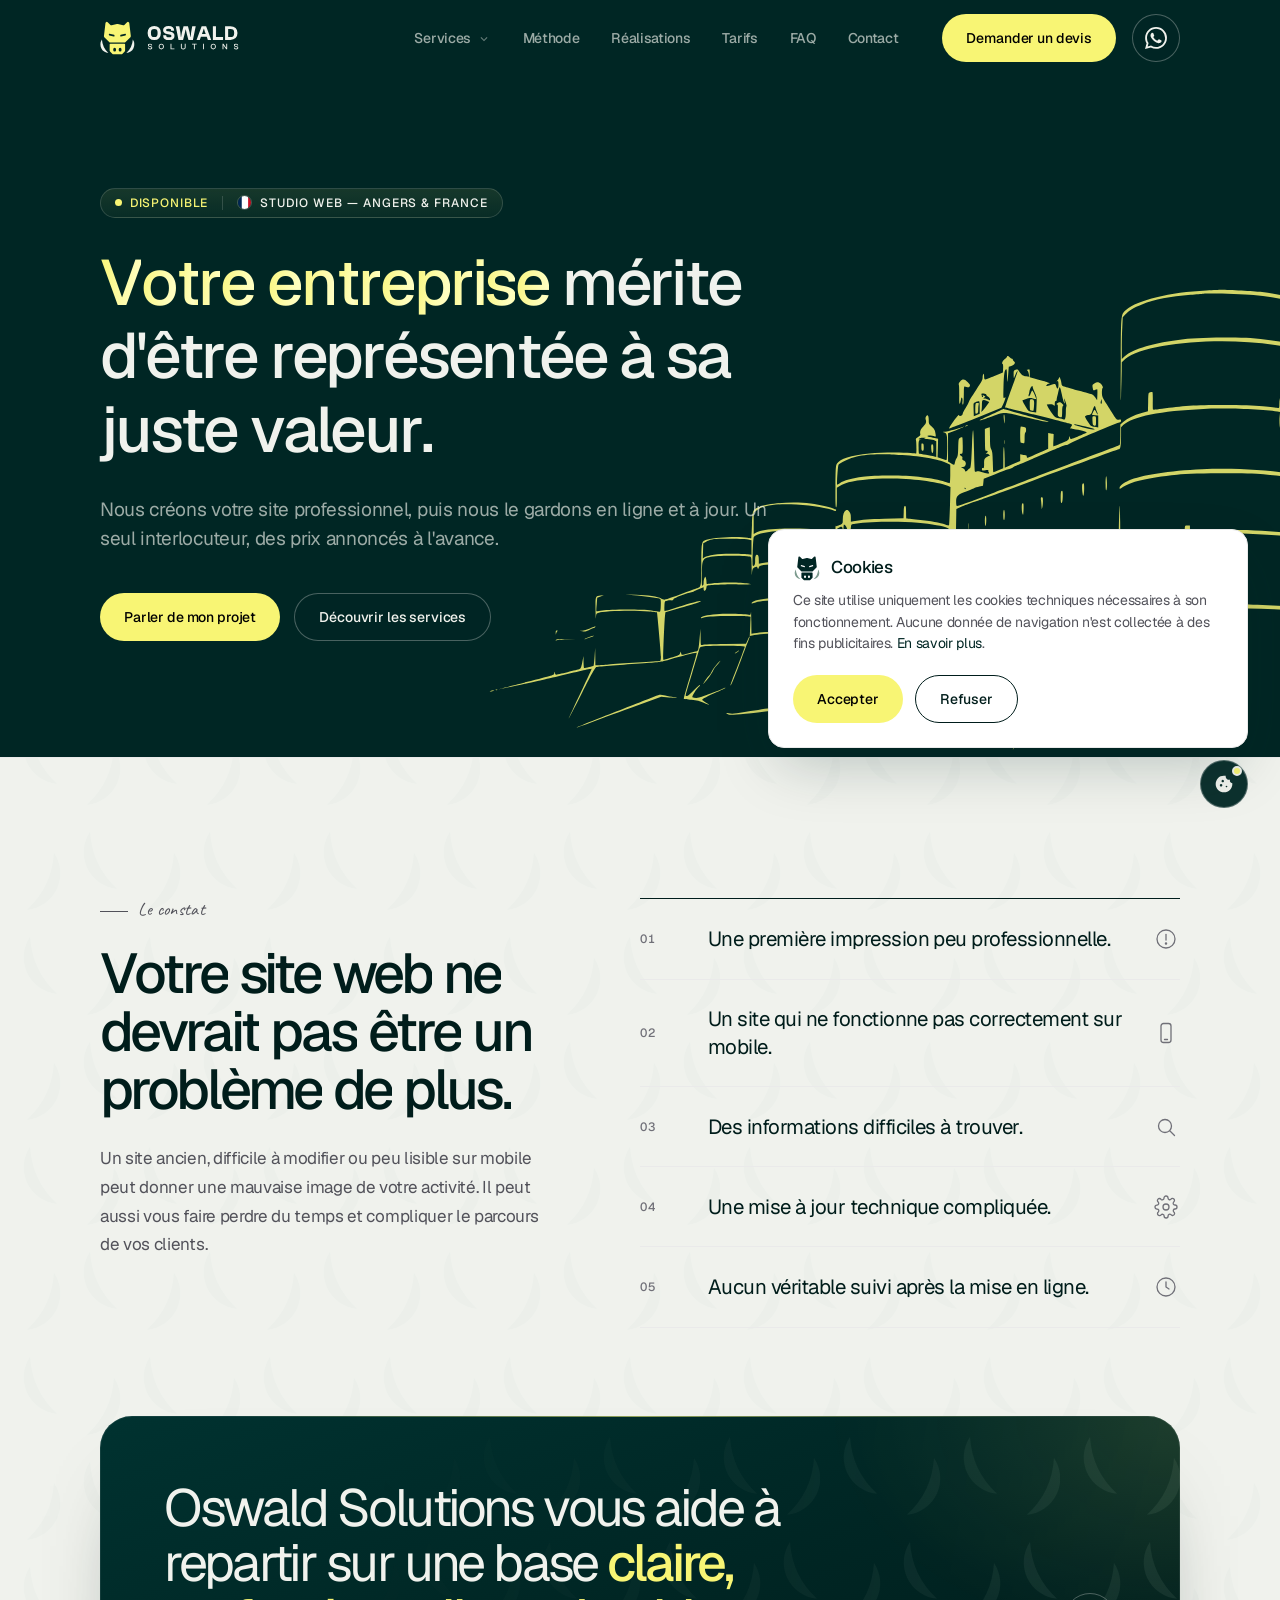
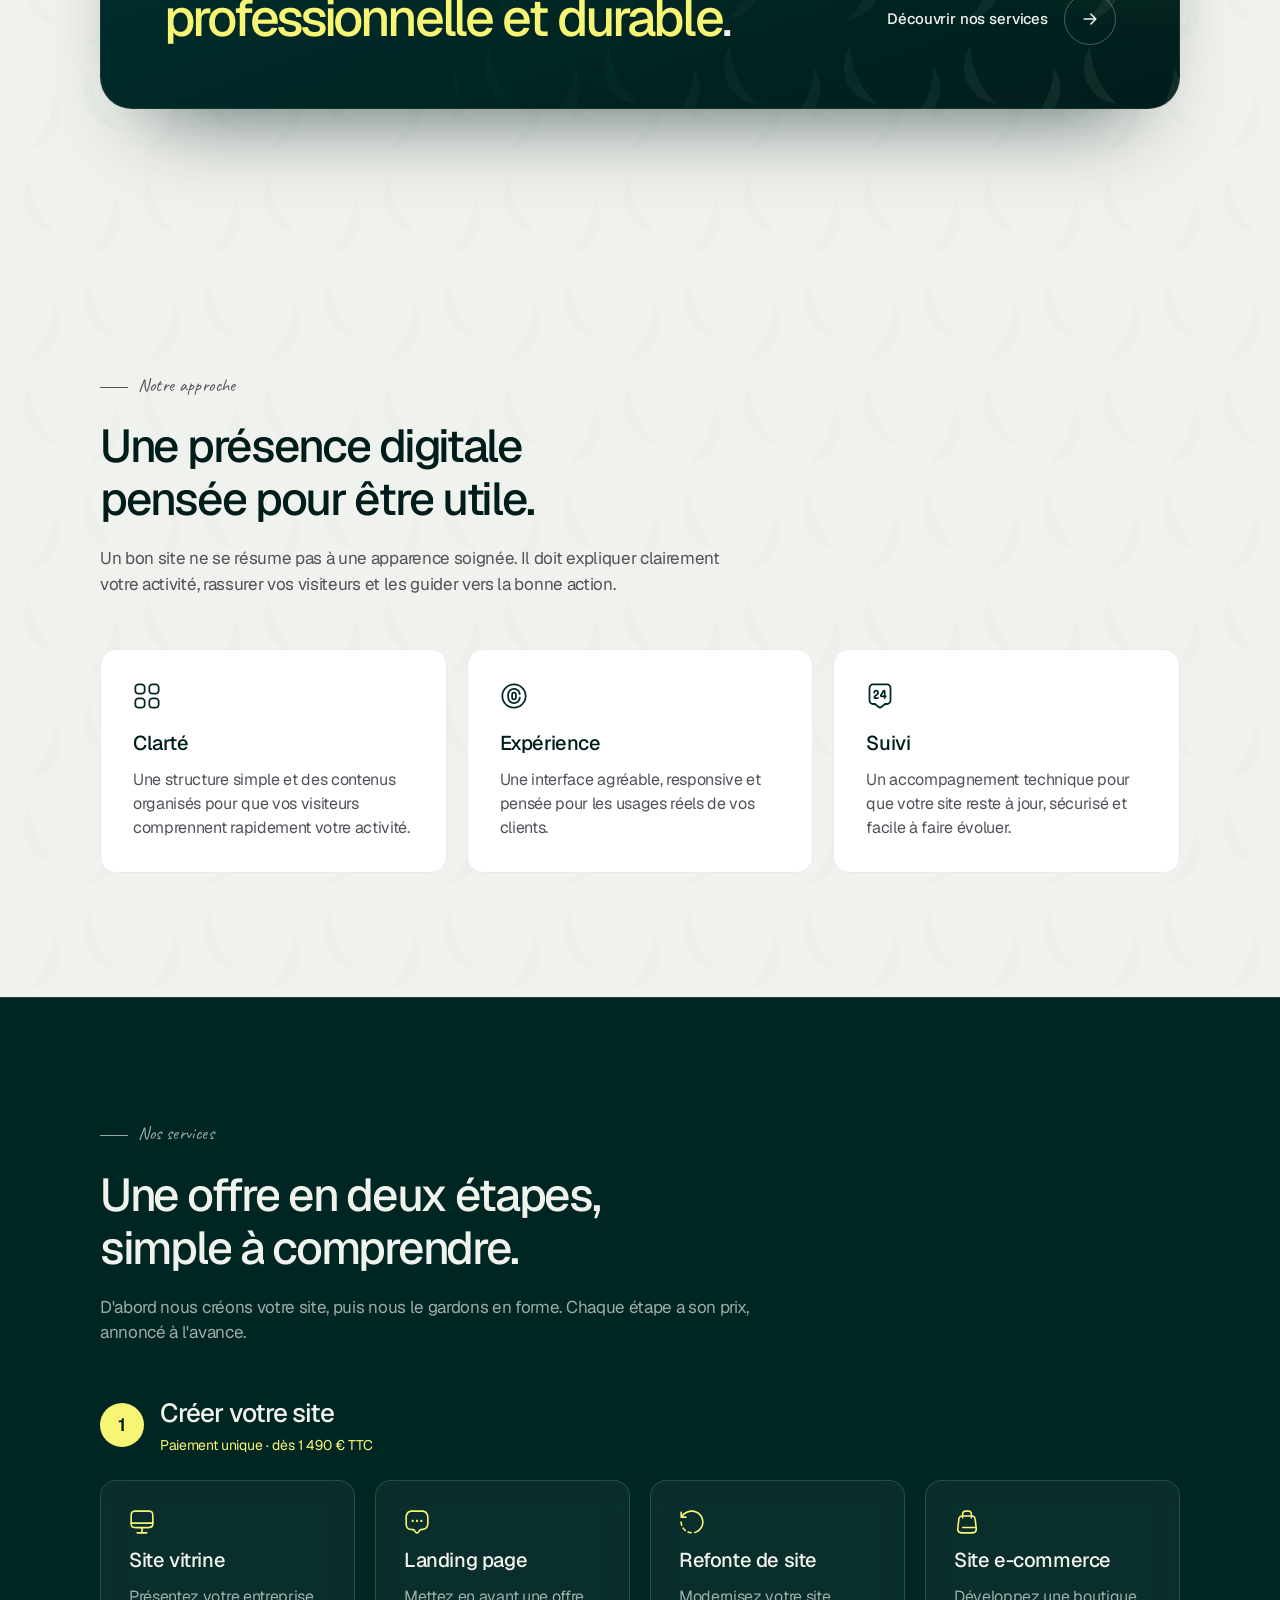
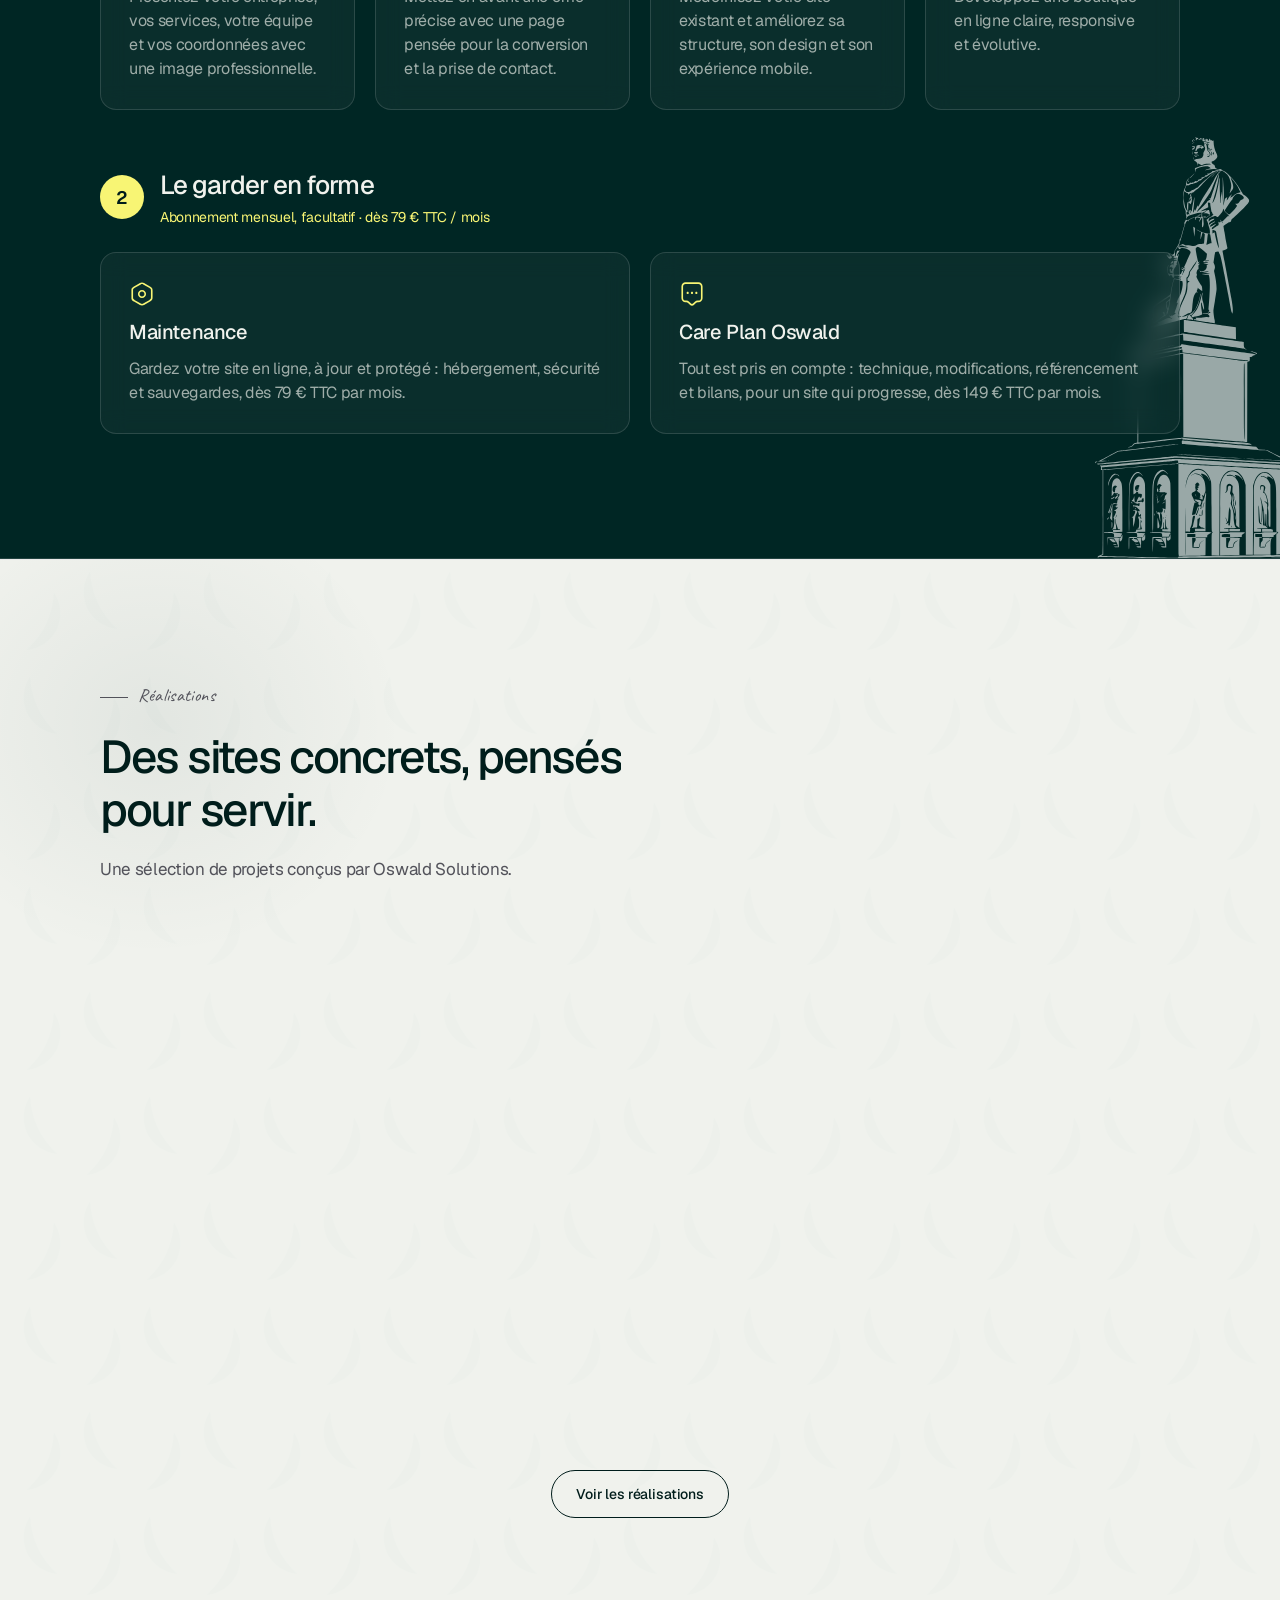
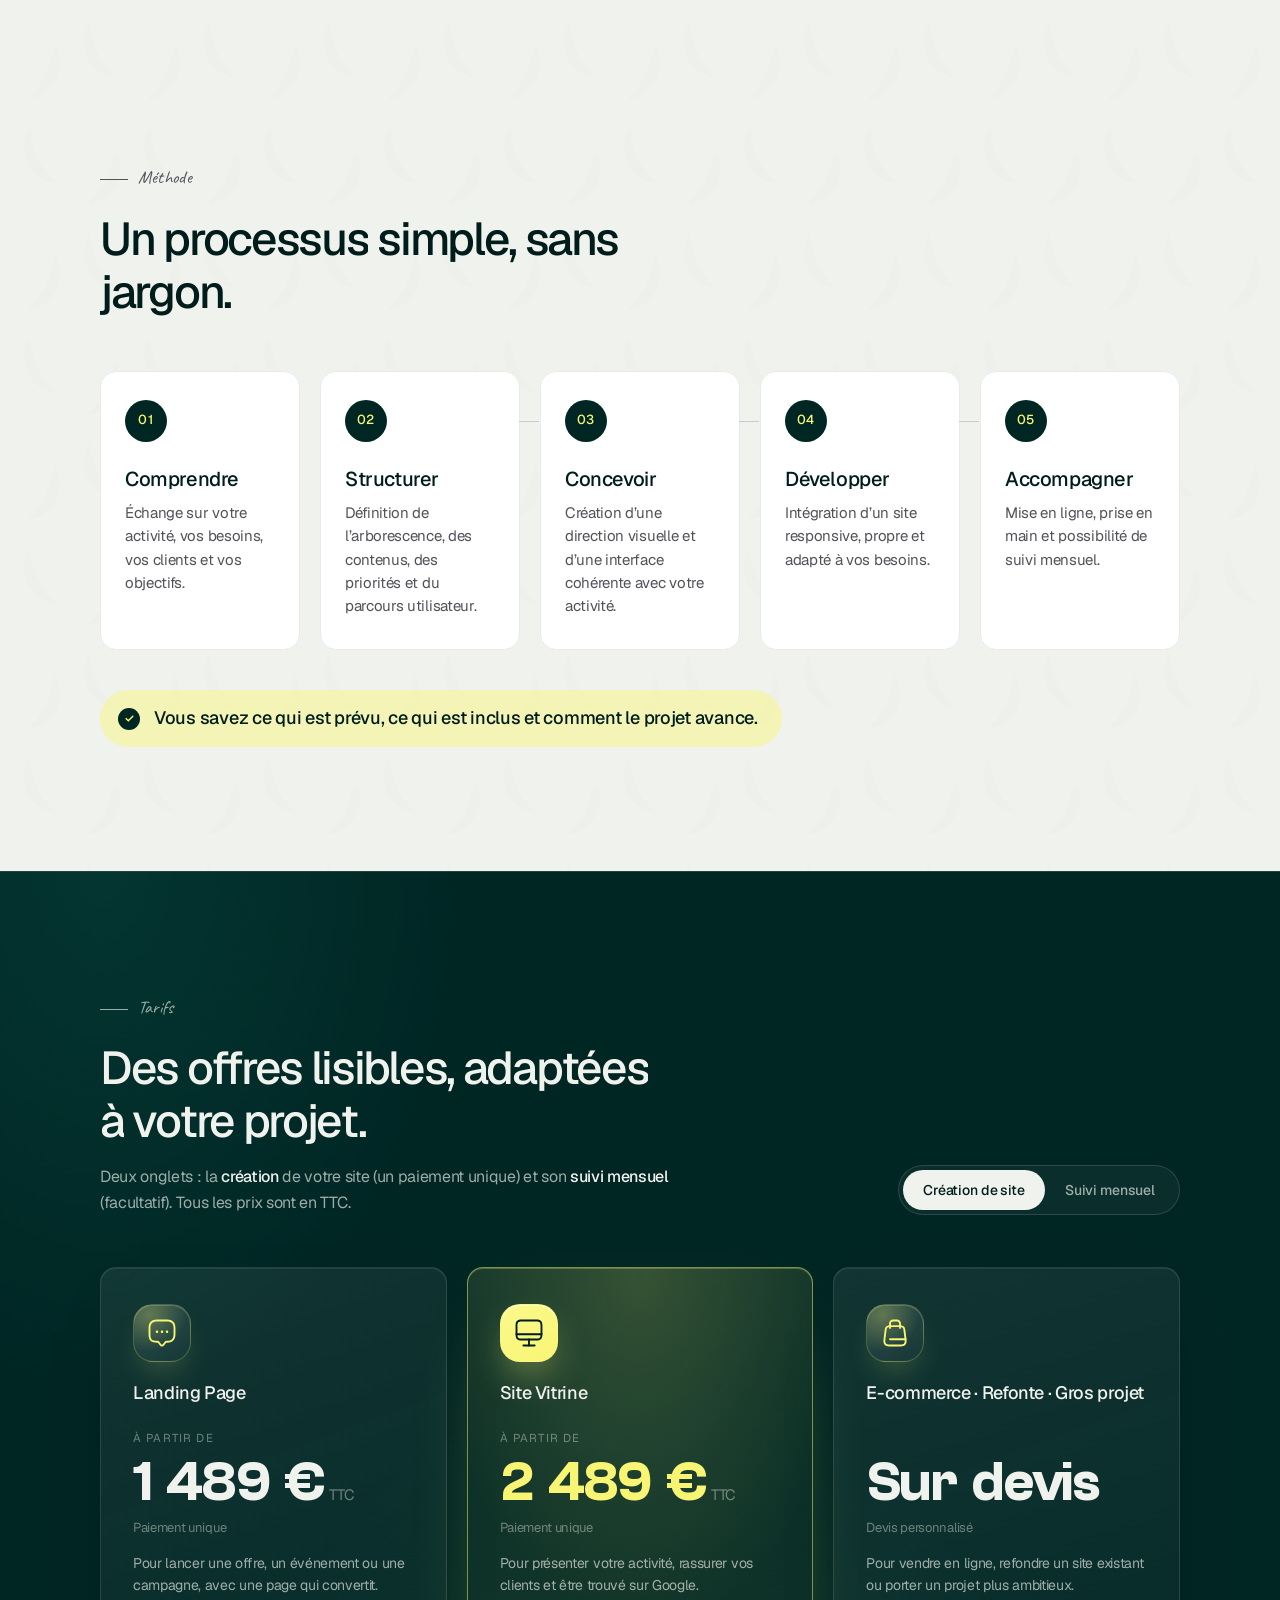
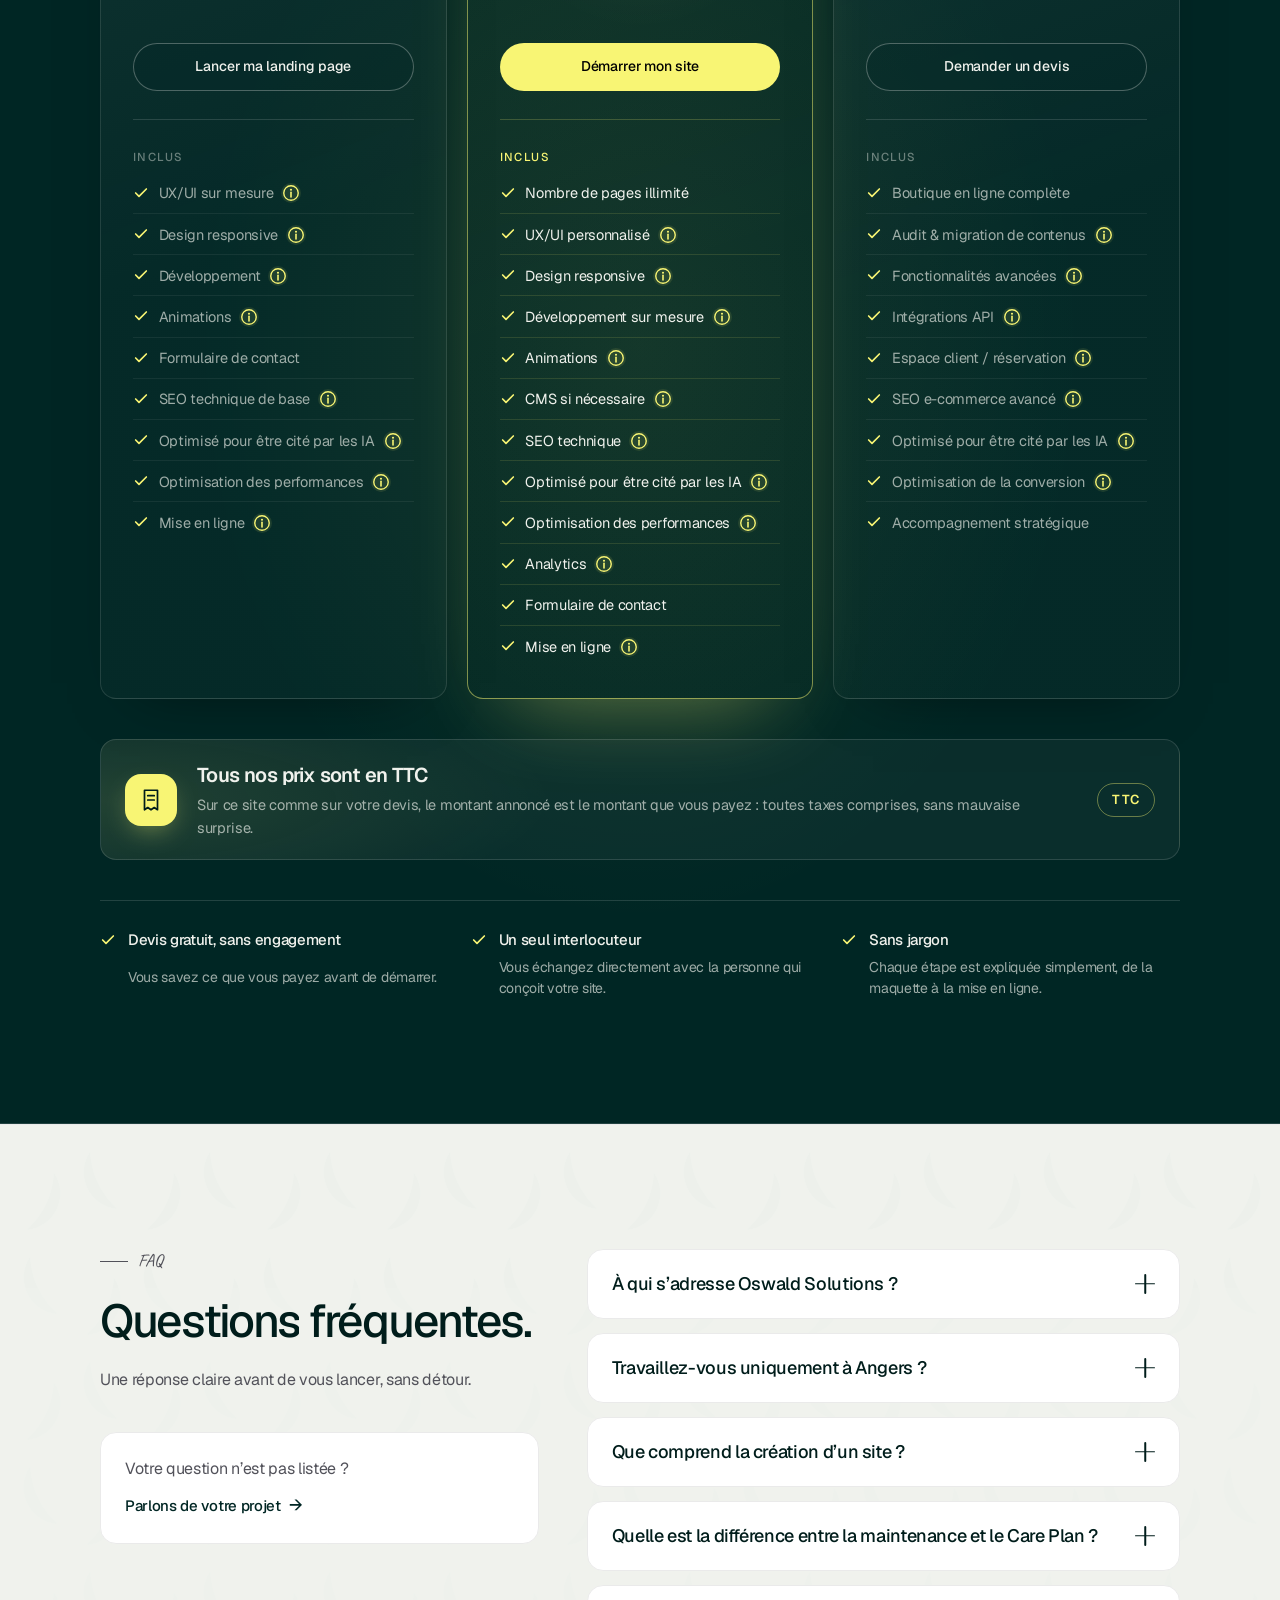
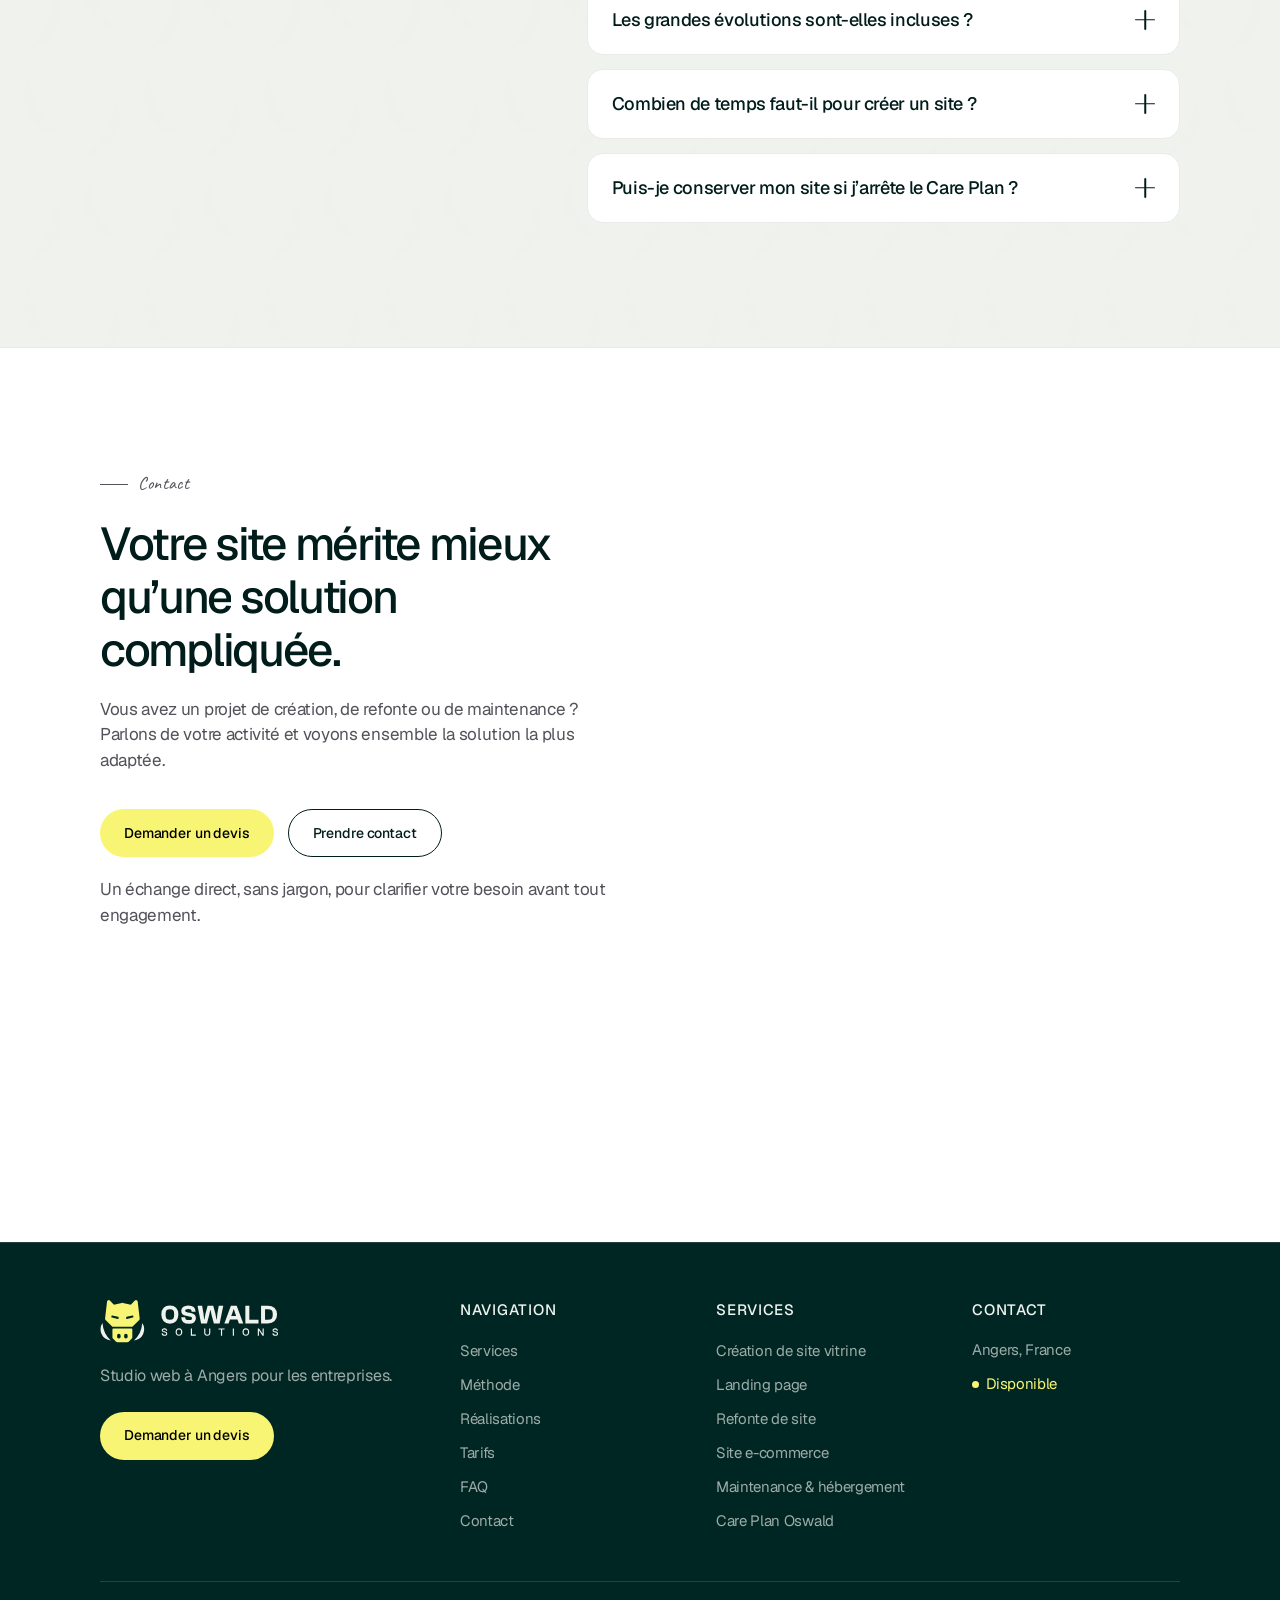
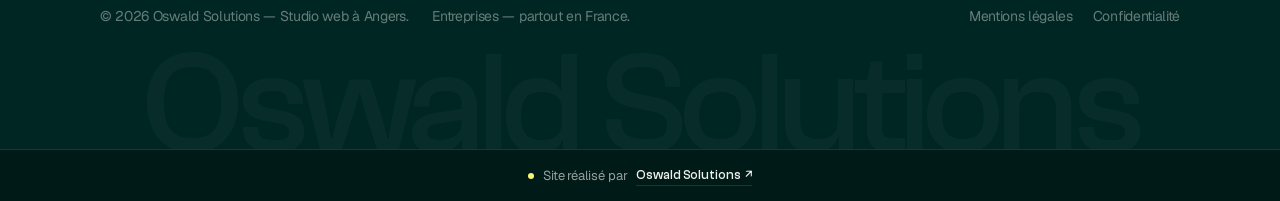
==== index.html @ ff6bb7c8 "Motif de fond de l'accueil : opacité réduite de moitié Co-Authored-By: Claude Sonnet 5.5 <noreply@an" ====
<!DOCTYPE html>
<html lang="fr">
<head>
  <meta charset="UTF-8">
  <meta name="viewport" content="width=device-width, initial-scale=1.0">
  <title>Création de site web à Angers — Oswald Solutions</title>
  <meta name="description" content="Oswald Solutions conçoit des sites professionnels pour les entreprises, puis vous accompagne : hébergement, maintenance, modifications.">
  <meta name="google-site-verification" content="wJt8UUyPNhOz_f7P5SQjrt50cd3_6EAxbGYsZwpbIaM">
  <link rel="canonical" href="https://oswaldsolutions.fr/">
  <meta name="robots" content="index,follow,max-image-preview:large,max-snippet:-1">
  <meta name="author" content="Oswald Solutions">
  <meta name="theme-color" content="#002624">
  <link rel="icon" href="/favicon.ico" sizes="48x48">
  <link rel="icon" href="/assets/icons/favicon.svg" type="image/svg+xml">
  <link rel="apple-touch-icon" href="/apple-touch-icon.png">
  <link rel="manifest" href="/site.webmanifest">
  <meta property="og:site_name" content="Oswald Solutions">
  <meta property="og:locale" content="fr_FR">
  <meta property="og:type" content="website">
  <meta property="og:title" content="Création de site web à Angers — Oswald Solutions">
  <meta property="og:description" content="Oswald Solutions conçoit des sites professionnels pour les entreprises, puis vous accompagne : hébergement, maintenance, modifications.">
  <meta property="og:url" content="https://oswaldsolutions.fr/">
  <meta property="og:image" content="https://oswaldsolutions.fr/assets/og/og-image.png">
  <meta property="og:image:type" content="image/png">
  <meta property="og:image:width" content="1200">
  <meta property="og:image:height" content="630">
  <meta property="og:image:alt" content="Oswald Solutions — sites web clairs et bien suivis pour les entreprises">
  <meta name="twitter:card" content="summary_large_image">
  <meta name="twitter:title" content="Création de site web à Angers — Oswald Solutions">
  <meta name="twitter:description" content="Oswald Solutions conçoit des sites professionnels pour les entreprises, puis vous accompagne : hébergement, maintenance, modifications.">
  <meta name="twitter:image" content="https://oswaldsolutions.fr/assets/og/og-image.png">
  <meta name="twitter:image:alt" content="Oswald Solutions — sites web clairs et bien suivis pour les entreprises">
  <link rel="preload" href="/assets/fonts/geist-variable.woff2" as="font" type="font/woff2" crossorigin>
  <link rel="stylesheet" href="assets/css/style.css?v=20271">
  <link rel="stylesheet" href="assets/css/animations.css?v=20260">
  <link rel="stylesheet" href="assets/css/mobilenav.css?v=20260">
  <link rel="stylesheet" href="assets/css/megamenu.css?v=20260">
  <link rel="stylesheet" href="assets/css/pricing.css?v=20266">
  <link rel="stylesheet" href="assets/css/process.css?v=20260">
  <link rel="stylesheet" href="assets/css/projects.css?v=20260">
  <script type="application/ld+json">
{
  "@context": "https://schema.org",
  "@graph": [
    {
      "@type": [
        "ProfessionalService",
        "LocalBusiness"
      ],
      "@id": "https://oswaldsolutions.fr/#organization",
      "name": "Oswald Solutions",
      "url": "https://oswaldsolutions.fr/",
      "description": "Oswald Solutions conçoit des sites professionnels pour les entreprises, puis vous accompagne : hébergement, maintenance, modifications.",
      "telephone": "+33651476435",
      "image": "https://oswaldsolutions.fr/assets/og/og-image.png",
      "logo": "https://oswaldsolutions.fr/assets/icons/icon-512.png",
      "address": {
        "@type": "PostalAddress",
        "addressLocality": "Angers",
        "addressCountry": "FR",
        "addressRegion": "Pays de la Loire"
      },
      "areaServed": [
        {
          "@type": "City",
          "name": "Angers"
        },
        {
          "@type": "Country",
          "name": "France"
        }
      ],
      "knowsAbout": [
        "Création de site web",
        "Refonte de site web",
        "Site e-commerce",
        "Maintenance de site web",
        "Hébergement web"
      ],
      "hasOfferCatalog": {
        "@type": "OfferCatalog",
        "name": "Offres Oswald Solutions",
        "itemListElement": [
          {
            "@type": "Offer",
            "name": "Landing page",
            "url": "https://oswaldsolutions.fr/landing-page.html",
            "priceCurrency": "EUR",
            "priceSpecification": {
              "@type": "PriceSpecification",
              "price": "1490",
              "priceCurrency": "EUR",
              "minPrice": "1490"
            }
          },
          {
            "@type": "Offer",
            "name": "Site vitrine",
            "url": "https://oswaldsolutions.fr/site-vitrine.html",
            "priceCurrency": "EUR",
            "priceSpecification": {
              "@type": "PriceSpecification",
              "price": "2490",
              "priceCurrency": "EUR",
              "minPrice": "2490"
            }
          },
          {
            "@type": "Offer",
            "name": "Maintenance (mensuel)",
            "url": "https://oswaldsolutions.fr/care-plan.html",
            "priceCurrency": "EUR",
            "price": "79"
          },
          {
            "@type": "Offer",
            "name": "Care Plan Growth (mensuel)",
            "url": "https://oswaldsolutions.fr/care-plan.html",
            "priceCurrency": "EUR",
            "price": "149"
          },
          {
            "@type": "Offer",
            "name": "Care Plan Premium (mensuel)",
            "url": "https://oswaldsolutions.fr/care-plan.html",
            "priceCurrency": "EUR",
            "price": "299"
          }
        ]
      },
      "priceRange": "€€",
      "identifier": {
        "@type": "PropertyValue",
        "propertyID": "SIRET",
        "value": "92896359400017"
      },
      "contactPoint": {
        "@type": "ContactPoint",
        "telephone": "+33651476435",
        "contactType": "customer service",
        "availableLanguage": "French",
        "areaServed": "FR"
      }
    },
    {
      "@type": "WebSite",
      "@id": "https://oswaldsolutions.fr/#website",
      "url": "https://oswaldsolutions.fr/",
      "name": "Oswald Solutions",
      "inLanguage": "fr-FR",
      "publisher": {
        "@id": "https://oswaldsolutions.fr/#organization"
      }
    },
    {
      "@type": "FAQPage",
      "mainEntity": [
        {
          "@type": "Question",
          "name": "À qui s’adresse Oswald Solutions ?",
          "acceptedAnswer": {
            "@type": "Answer",
            "text": "Oswald Solutions accompagne les entreprises de toute taille et de tous secteurs (artisans, commerçants, indépendants, professions libérales, services) qui souhaitent améliorer leur présence en ligne."
          }
        },
        {
          "@type": "Question",
          "name": "Travaillez-vous uniquement à Angers ?",
          "acceptedAnswer": {
            "@type": "Answer",
            "text": "L’agence est basée à Angers et accompagne également des entreprises partout en France à distance."
          }
        },
        {
          "@type": "Question",
          "name": "Que comprend la création d’un site ?",
          "acceptedAnswer": {
            "@type": "Answer",
            "text": "Le périmètre dépend du projet, mais il peut comprendre la structure, la conception, le design, l’intégration responsive, la mise en ligne et les réglages essentiels."
          }
        },
        {
          "@type": "Question",
          "name": "Quelle est la différence entre la maintenance et le Care Plan ?",
          "acceptedAnswer": {
            "@type": "Answer",
            "text": "La maintenance (79 € TTC par mois) garde votre site en ligne : hébergement, SSL, sauvegardes, sécurité et mises à jour. Le Care Plan (dès 149 € TTC par mois) comprend tout cela, plus des modifications chaque mois, le référencement, la visibilité dans les IA et des bilans."
          }
        },
        {
          "@type": "Question",
          "name": "Les grandes évolutions sont-elles incluses ?",
          "acceptedAnswer": {
            "@type": "Answer",
            "text": "Les nouvelles pages importantes, les fonctionnalités avancées, les refontes et les évolutions majeures font l’objet d’un devis séparé."
          }
        },
        {
          "@type": "Question",
          "name": "Combien de temps faut-il pour créer un site ?",
          "acceptedAnswer": {
            "@type": "Answer",
            "text": "Le délai dépend du projet et de la disponibilité des contenus. Un calendrier estimatif est défini avant le démarrage."
          }
        },
        {
          "@type": "Question",
          "name": "Puis-je conserver mon site si j’arrête le Care Plan ?",
          "acceptedAnswer": {
            "@type": "Answer",
            "text": "Les conditions de propriété, d’hébergement et de transfert doivent être clairement précisées dans le devis et les conditions contractuelles."
          }
        }
      ]
    }
  ]
}
  </script>
</head>
<body class="home">
  <a class="skip-link" href="#main">Aller au contenu principal</a>

  <header class="site-header" id="site-header">
    <div class="container header__inner">
      <a href="#top" class="logo" aria-label="Oswald Solutions — retour à l'accueil">
        <img class="logo__img" src="/assets/brand/logo-horizontal-fond-sombre.svg?v=2" alt="Oswald Solutions" width="432" height="106">
      </a>

      <nav class="site-nav" id="site-nav" aria-label="Navigation principale">
        <ul class="site-nav__list">
          <li class="has-dropdown">
            <a href="#services" class="nav-link" id="nav-services" aria-haspopup="true" aria-expanded="false" aria-controls="services-dropdown">
              Services
              <svg class="nav-link__chevron" xmlns="http://www.w3.org/2000/svg" viewBox="0 0 24 24" fill="currentColor" aria-hidden="true">
<path d="M7.41 8.59L12 13.17l4.59-4.58L18 10l-6 6-6-6 1.41-1.41z"/>
</svg>
            </a>
            <div class="dropdown" id="services-dropdown">
              <div class="dropdown__grid">
                <a class="dropdown__item" href="site-vitrine.html">
                  <span class="dropdown__icon"><svg class="current-color" viewBox="0 0 24 24" fill="none" xmlns="http://www.w3.org/2000/svg">

<path d="M17.56 17.97H6.44C2.46 17.97 1.25 16.76 1.25 12.78V6.44C1.25 2.46 2.46 1.25 6.44 1.25H17.55C21.53 1.25 22.74 2.46 22.74 6.44V12.77C22.75 16.76 21.54 17.97 17.56 17.97ZM6.44 2.75C3.3 2.75 2.75 3.3 2.75 6.44V12.77C2.75 15.91 3.3 16.46 6.44 16.46H17.55C20.69 16.46 21.24 15.91 21.24 12.77V6.44C21.24 3.3 20.69 2.75 17.55 2.75H6.44Z" fill="currentColor"/>
<path d="M12 22.75C11.59 22.75 11.25 22.41 11.25 22V17.22C11.25 16.81 11.59 16.47 12 16.47C12.41 16.47 12.75 16.81 12.75 17.22V22C12.75 22.41 12.41 22.75 12 22.75Z" fill="currentColor"/>
<path d="M22 13.75H2C1.59 13.75 1.25 13.41 1.25 13C1.25 12.59 1.59 12.25 2 12.25H22C22.41 12.25 22.75 12.59 22.75 13C22.75 13.41 22.41 13.75 22 13.75Z" fill="currentColor"/>
<path d="M16.5 22.75H7.5C7.09 22.75 6.75 22.41 6.75 22C6.75 21.59 7.09 21.25 7.5 21.25H16.5C16.91 21.25 17.25 21.59 17.25 22C17.25 22.41 16.91 22.75 16.5 22.75Z" fill="currentColor"/>

</svg></span>
                  <span class="dropdown__copy">
                    <strong>Site vitrine</strong>
                    <span>Une présence professionnelle pour votre entreprise.</span>
                  </span>
                </a>
                <a class="dropdown__item" href="landing-page.html">
                  <span class="dropdown__icon"><svg class="current-color" viewBox="0 0 24 24" fill="none" xmlns="http://www.w3.org/2000/svg">

<path d="M12 22.81C11.31 22.81 10.66 22.46 10.2 21.85L8.7 19.85C8.67 19.81 8.55 19.76 8.5 19.75H8C3.83 19.75 1.25 18.62 1.25 13V8C1.25 3.58 3.58 1.25 8 1.25H16C20.42 1.25 22.75 3.58 22.75 8V13C22.75 17.42 20.42 19.75 16 19.75H15.5C15.42 19.75 15.35 19.79 15.3 19.85L13.8 21.85C13.34 22.46 12.69 22.81 12 22.81ZM8 2.75C4.42 2.75 2.75 4.42 2.75 8V13C2.75 17.52 4.3 18.25 8 18.25H8.5C9.01 18.25 9.59 18.54 9.9 18.95L11.4 20.95C11.75 21.41 12.25 21.41 12.6 20.95L14.1 18.95C14.43 18.51 14.95 18.25 15.5 18.25H16C19.58 18.25 21.25 16.58 21.25 13V8C21.25 4.42 19.58 2.75 16 2.75H8Z" fill="currentColor"/>
<path d="M12 12C11.44 12 11 11.55 11 11C11 10.45 11.45 10 12 10C12.55 10 13 10.45 13 11C13 11.55 12.56 12 12 12Z" fill="currentColor"/>
<path d="M16 12C15.44 12 15 11.55 15 11C15 10.45 15.45 10 16 10C16.55 10 17 10.45 17 11C17 11.55 16.56 12 16 12Z" fill="currentColor"/>
<path d="M8 12C7.44 12 7 11.55 7 11C7 10.45 7.45 10 8 10C8.55 10 9 10.45 9 11C9 11.55 8.56 12 8 12Z" fill="currentColor"/>

</svg></span>
                  <span class="dropdown__copy">
                    <strong>Landing page</strong>
                    <span>Une page pensée pour convertir vos visiteurs.</span>
                  </span>
                </a>
                <a class="dropdown__item" href="refonte-site.html">
                  <span class="dropdown__icon"><svg class="current-color" viewBox="0 0 24 24" fill="none" xmlns="http://www.w3.org/2000/svg">

<path d="M14.55 22.42C14.22 22.42 13.91 22.2 13.82 21.86C13.71 21.46 13.95 21.05 14.36 20.94C18.42 19.87 21.25 16.19 21.25 11.99C21.25 6.89 17.1 2.74 12 2.74C7.67 2.74 4.83 5.27 3.5 6.8H6.44C6.85 6.8 7.19 7.14 7.19 7.55C7.19 7.96 6.86 8.31 6.44 8.31H2.01C1.96 8.31 1.87 8.3 1.8 8.28C1.71 8.25 1.63 8.21 1.56 8.16C1.47 8.1 1.4 8.02 1.35 7.93C1.3 7.84 1.26 7.73 1.25 7.62C1.25 7.59 1.25 7.57 1.25 7.54V3C1.25 2.59 1.59 2.25 2 2.25C2.41 2.25 2.75 2.59 2.75 3V5.39C4.38 3.64 7.45 1.25 12 1.25C17.93 1.25 22.75 6.07 22.75 12C22.75 16.88 19.46 21.16 14.74 22.4C14.68 22.41 14.61 22.42 14.55 22.42Z" fill="currentColor"/>
<path d="M11.29 22.73C11.27 22.73 11.25 22.72 11.24 22.72C10.16 22.65 9.1 22.41 8.1 22.02C7.81 21.91 7.61 21.62 7.62 21.31C7.62 21.22 7.64 21.13 7.67 21.05C7.82 20.67 8.27 20.48 8.64 20.62C9.51 20.96 10.42 21.16 11.34 21.23C11.73 21.25 12.04 21.59 12.04 21.99L12.03 22.03C12.01 22.42 11.68 22.73 11.29 22.73ZM5.78 20.58C5.61 20.58 5.45 20.52 5.31 20.42C4.47 19.74 3.73 18.95 3.13 18.07C3.04 17.94 2.99 17.8 2.99 17.65C2.99 17.4 3.11 17.17 3.32 17.03C3.65 16.8 4.13 16.89 4.36 17.21C4.36 17.22 4.36 17.22 4.36 17.22C4.37 17.23 4.38 17.25 4.39 17.26C4.91 18.01 5.54 18.68 6.25 19.24C6.42 19.38 6.53 19.59 6.53 19.82C6.53 19.99 6.48 20.16 6.37 20.3C6.22 20.48 6.01 20.58 5.78 20.58ZM2.44 15.7C2.11 15.7 1.82 15.49 1.73 15.18C1.41 14.15 1.25 13.08 1.25 12V11.99C1.26 11.58 1.59 11.25 2 11.25C2.41 11.25 2.75 11.59 2.75 12C2.75 12.94 2.89 13.86 3.16 14.73C3.18 14.81 3.19 14.88 3.19 14.96C3.19 15.28 2.98 15.57 2.66 15.67C2.59 15.69 2.52 15.7 2.44 15.7Z" fill="currentColor"/>

</svg></span>
                  <span class="dropdown__copy">
                    <strong>Refonte de site</strong>
                    <span>Modernisez votre site existant.</span>
                  </span>
                </a>
                <a class="dropdown__item" href="site-e-commerce.html">
                  <span class="dropdown__icon"><svg class="current-color" viewBox="0 0 24 24" fill="none" xmlns="http://www.w3.org/2000/svg">

<path d="M16.4904 22.75H7.50042C5.78042 22.75 4.49043 22.29 3.69043 21.38C2.89043 20.47 2.58042 19.15 2.79042 17.44L3.69043 9.94C3.95043 7.73 4.51043 5.75 8.41043 5.75H15.6104C19.5004 5.75 20.0604 7.73 20.3304 9.94L21.2304 17.44C21.4304 19.15 21.1304 20.48 20.3304 21.38C19.5004 22.29 18.2204 22.75 16.4904 22.75ZM8.40042 7.25C5.52042 7.25 5.38042 8.38999 5.17042 10.11L4.27043 17.61C4.12043 18.88 4.30042 19.81 4.81042 20.38C5.32042 20.95 6.22042 21.24 7.50042 21.24H16.4904C17.7704 21.24 18.6704 20.95 19.1804 20.38C19.6904 19.81 19.8704 18.88 19.7204 17.61L18.8204 10.11C18.6104 8.37999 18.4804 7.25 15.5904 7.25H8.40042Z" fill="currentColor"/>
<path d="M16 8.75C15.59 8.75 15.25 8.41 15.25 8V4.5C15.25 3.42 14.58 2.75 13.5 2.75H10.5C9.42 2.75 8.75 3.42 8.75 4.5V8C8.75 8.41 8.41 8.75 8 8.75C7.59 8.75 7.25 8.41 7.25 8V4.5C7.25 2.59 8.59 1.25 10.5 1.25H13.5C15.41 1.25 16.75 2.59 16.75 4.5V8C16.75 8.41 16.41 8.75 16 8.75Z" fill="currentColor"/>
<path d="M20.41 17.78H8C7.59 17.78 7.25 17.44 7.25 17.03C7.25 16.62 7.59 16.28 8 16.28H20.41C20.82 16.28 21.16 16.62 21.16 17.03C21.16 17.44 20.82 17.78 20.41 17.78Z" fill="currentColor"/>

</svg></span>
                  <span class="dropdown__copy">
                    <strong>Site e-commerce</strong>
                    <span>Une boutique en ligne claire et évolutive.</span>
                  </span>
                </a>
                <a class="dropdown__item" href="maintenance.html">
                  <span class="dropdown__icon"><svg class="current-color" viewBox="0 0 24 24" fill="none" xmlns="http://www.w3.org/2000/svg">

<path d="M12.0002 22.6298C11.3302 22.6298 10.6502 22.4798 10.1202 22.1698L4.62023 18.9998C2.38023 17.4898 2.24023 17.2598 2.24023 14.8898V9.1098C2.24023 6.7398 2.37023 6.5098 4.57023 5.0198L10.1102 1.8198C11.1602 1.2098 12.8102 1.2098 13.8602 1.8198L19.3802 4.9998C21.6202 6.5098 21.7602 6.7398 21.7602 9.1098V14.8798C21.7602 17.2498 21.6302 17.4798 19.4302 18.9698L13.8902 22.1698C13.3502 22.4798 12.6702 22.6298 12.0002 22.6298ZM12.0002 2.8698C11.5802 2.8698 11.1702 2.9498 10.8802 3.1198L5.38023 6.2998C3.75023 7.3998 3.75023 7.3998 3.75023 9.1098V14.8798C3.75023 16.5898 3.75023 16.5898 5.42023 17.7198L10.8802 20.8698C11.4702 21.2098 12.5402 21.2098 13.1302 20.8698L18.6302 17.6898C20.2502 16.5898 20.2502 16.5898 20.2502 14.8798V9.1098C20.2502 7.3998 20.2502 7.3998 18.5802 6.2698L13.1202 3.1198C12.8302 2.9498 12.4202 2.8698 12.0002 2.8698Z" fill="currentColor"/>
<path d="M12 15.75C9.93 15.75 8.25 14.07 8.25 12C8.25 9.93 9.93 8.25 12 8.25C14.07 8.25 15.75 9.93 15.75 12C15.75 14.07 14.07 15.75 12 15.75ZM12 9.75C10.76 9.75 9.75 10.76 9.75 12C9.75 13.24 10.76 14.25 12 14.25C13.24 14.25 14.25 13.24 14.25 12C14.25 10.76 13.24 9.75 12 9.75Z" fill="currentColor"/>

</svg></span>
                  <span class="dropdown__copy">
                    <strong>Maintenance</strong>
                    <span>Hébergement, sécurité et sauvegardes, dès 79 € TTC/mois.</span>
                  </span>
                </a>
                <a class="dropdown__item" href="care-plan.html">
                  <span class="dropdown__icon"><svg class="current-color" viewBox="0 0 24 24" fill="none" xmlns="http://www.w3.org/2000/svg">

<path d="M12 22.75C11.3 22.75 10.59 22.48 10.06 21.95L8.35001 20.26C7.92001 19.84 7.35999 19.61 6.75999 19.61H6C3.93 19.61 2.25 17.94 2.25 15.89V4.97998C2.25 2.92998 3.93 1.26001 6 1.26001H18C20.07 1.26001 21.75 2.92998 21.75 4.97998V15.89C21.75 17.94 20.07 19.61 18 19.61H17.24C16.64 19.61 16.07 19.84 15.65 20.26L13.94 21.95C13.41 22.48 12.7 22.75 12 22.75ZM6 2.75C4.76 2.75 3.75 3.74997 3.75 4.96997V15.88C3.75 17.11 4.76 18.1 6 18.1H6.75999C7.75999 18.1 8.7 18.4899 9.41 19.1899L11.12 20.88C11.61 21.36 12.4 21.36 12.89 20.88L14.6 19.1899C15.31 18.4899 16.25 18.1 17.25 18.1H18C19.24 18.1 20.25 17.1 20.25 15.88V4.96997C20.25 3.73997 19.24 2.75 18 2.75H6Z" fill="currentColor"/>
<path d="M12 12C11.44 12 11 11.55 11 11C11 10.45 11.45 10 12 10C12.55 10 13 10.45 13 11C13 11.55 12.56 12 12 12Z" fill="currentColor"/>
<path d="M16 12C15.44 12 15 11.55 15 11C15 10.45 15.45 10 16 10C16.55 10 17 10.45 17 11C17 11.55 16.56 12 16 12Z" fill="currentColor"/>
<path d="M8 12C7.44 12 7 11.55 7 11C7 10.45 7.45 10 8 10C8.55 10 9 10.45 9 11C9 11.55 8.56 12 8 12Z" fill="currentColor"/>

</svg></span>
                  <span class="dropdown__copy">
                    <strong>Care Plan Oswald</strong>
                    <span>Tout pris en charge : technique, modifications et référencement.</span>
                  </span>
                </a>
              </div>
              <a class="dropdown__footer-link" href="#services">
                Voir tous les services
                <span class="dropdown__arrow" aria-hidden="true">→</span>
              </a>
            </div>
          </li>
          <li><a href="#methode">Méthode</a></li>
          <li><a href="realisations.html">Réalisations</a></li>
          <li><a href="#tarifs">Tarifs</a></li>
          <li><a href="#faq">FAQ</a></li>
          <li><a href="#contact">Contact</a></li>
        </ul>
        <a class="btn btn--primary site-nav__cta" href="#contact"><span class="btn__label"><span class="btn__text">Demander un devis</span><span class="btn__text btn__text--dupe" aria-hidden="true">Demander un devis</span></span></a>
      </nav>

      <div class="header__actions">
        <div class="whatsapp-wrap">
        <a class="btn btn--outline btn--round" href="https://wa.me/33651476435" target="_blank" rel="noopener" aria-label="Discuter sur WhatsApp au 06 51 47 64 35">
          <svg xmlns="http://www.w3.org/2000/svg" viewBox="0 0 24 24" fill="currentColor" aria-hidden="true">
            <path d="M17.472 14.382c-.297-.149-1.758-.867-2.03-.967-.273-.099-.471-.148-.67.15-.197.297-.767.966-.94 1.164-.173.199-.347.223-.644.075-.297-.15-1.255-.463-2.39-1.475-.883-.788-1.48-1.761-1.653-2.059-.173-.297-.018-.458.13-.606.134-.133.298-.347.446-.52.149-.174.198-.298.298-.497.099-.198.05-.371-.025-.52-.075-.149-.669-1.612-.916-2.207-.242-.579-.487-.5-.669-.51-.173-.008-.371-.01-.57-.01-.198 0-.52.074-.792.372-.272.297-1.04 1.016-1.04 2.479 0 1.462 1.065 2.875 1.213 3.074.149.198 2.096 3.2 5.077 4.487.709.306 1.262.489 1.694.625.712.227 1.36.195 1.871.118.571-.085 1.758-.719 2.006-1.413.248-.694.248-1.289.173-1.413-.074-.124-.272-.198-.57-.347m-5.421 7.403h-.004a9.87 9.87 0 0 1-5.031-1.378l-.361-.214-3.741.982.998-3.648-.235-.374a9.86 9.86 0 0 1-1.51-5.26c.001-5.45 4.436-9.884 9.888-9.884 2.64 0 5.122 1.03 6.988 2.898a9.825 9.825 0 0 1 2.893 6.994c-.003 5.45-4.437 9.884-9.885 9.884m8.413-18.297A11.815 11.815 0 0 0 12.05 0C5.495 0 .16 5.335.157 11.892c0 2.096.547 4.142 1.588 5.945L.057 24l6.305-1.654a11.882 11.882 0 0 0 5.683 1.448h.005c6.554 0 11.89-5.335 11.893-11.893a11.821 11.821 0 0 0-3.48-8.413z"/>
          </svg>
        </a>
        <span class="whatsapp-tip" role="tooltip" aria-hidden="true">Prendre contact simplement</span>
      </div>

        <button class="nav-toggle" id="nav-toggle" type="button" aria-expanded="false" aria-controls="site-nav" aria-label="Ouvrir le menu">
        <span class="nav-toggle__line" aria-hidden="true"></span>
        <span class="nav-toggle__line" aria-hidden="true"></span>
        </button>
      </div>
    </div>
  </header>

  <main id="main">
    <section class="hero" id="top">
      <div class="container hero__inner">
        <div class="hero__content">
          <p class="label hero__label"><span class="status"><span class="status__dot" aria-hidden="true"></span><span class="status__label">Disponible</span></span><span class="hero__label-text"><img src="assets/fr-flag.webp" alt="" class="fr-flag" aria-hidden="true" width="15" height="15">Studio web — Angers &amp; France</span></p>
          <h1 class="hero__title" id="hero-title">Votre entreprise mérite d'être représentée <span class="accent">à&nbsp;sa&nbsp;juste&nbsp;valeur</span>.</h1>
          <p class="hero__lede">Nous créons votre site professionnel, puis nous le gardons en ligne et à jour. Un seul interlocuteur, des prix annoncés à l'avance.</p>
          <div class="hero__actions">
            <a class="btn btn--primary" href="#contact"><span class="btn__label"><span class="btn__text">Parler de mon projet</span><span class="btn__text btn__text--dupe" aria-hidden="true">Parler de mon projet</span></span></a>
            <a class="btn btn--outline" href="#services"><span class="btn__label"><span class="btn__text">Découvrir les services</span><span class="btn__text btn__text--dupe" aria-hidden="true">Découvrir les services</span></span></a>
          </div>
        </div>
      </div>
      <div class="hero__visual" aria-hidden="true">
        <img src="assets/svg/chateau-angers.svg" alt="" class="hero__chateau" width="1672" height="941">
      </div>
    </section>

    <section class="section problem problem--home" id="probleme" aria-labelledby="probleme-title">
      <div class="container problem__layout">
        <div class="problem__intro">
          <p class="label">Le constat</p>
          <h2 class="section__title" id="probleme-title">Votre site web ne devrait pas être un problème de plus.</h2>
          <p class="section__lede">Un site ancien, difficile à modifier ou peu lisible sur mobile peut donner une mauvaise image de votre activité. Il peut aussi vous faire perdre du temps et compliquer le parcours de vos clients.</p>
        </div>
        <ul class="problem__list">
          <li><span class="problem__icon" aria-hidden="true"><svg viewBox="0 0 24 24" fill="none" stroke="currentColor" stroke-width="1.6" stroke-linecap="round" stroke-linejoin="round"><circle cx="12" cy="12" r="9"/><path d="M12 7.5v5.5"/><circle cx="12" cy="16.6" r=".6" fill="currentColor"/></svg></span><span class="problem__num" aria-hidden="true">01</span><span class="problem__text">Une première impression peu professionnelle.</span></li>
          <li><span class="problem__icon" aria-hidden="true"><svg viewBox="0 0 24 24" fill="none" stroke="currentColor" stroke-width="1.6" stroke-linecap="round" stroke-linejoin="round"><rect x="7" y="2.5" width="10" height="19" rx="2.5"/><path d="M10.5 18.5h3"/></svg></span><span class="problem__num" aria-hidden="true">02</span><span class="problem__text">Un site qui ne fonctionne pas correctement sur mobile.</span></li>
          <li><span class="problem__icon" aria-hidden="true"><svg viewBox="0 0 24 24" fill="none" stroke="currentColor" stroke-width="1.6" stroke-linecap="round" stroke-linejoin="round"><circle cx="11" cy="11" r="6.5"/><path d="M16 16l4.5 4.5"/></svg></span><span class="problem__num" aria-hidden="true">03</span><span class="problem__text">Des informations difficiles à trouver.</span></li>
          <li><span class="problem__icon" aria-hidden="true"><svg viewBox="0 0 24 24" fill="none" stroke="currentColor" stroke-width="1.6" stroke-linecap="round" stroke-linejoin="round"><circle cx="12" cy="12" r="3"/><path d="M19.4 15a1.7 1.7 0 0 0 .3 1.8l.1.1a2 2 0 1 1-2.8 2.8l-.1-.1a1.7 1.7 0 0 0-1.8-.3 1.7 1.7 0 0 0-1 1.5V21a2 2 0 1 1-4 0v-.1a1.7 1.7 0 0 0-1.1-1.5 1.7 1.7 0 0 0-1.8.3l-.1.1a2 2 0 1 1-2.8-2.8l.1-.1a1.7 1.7 0 0 0 .3-1.8 1.7 1.7 0 0 0-1.5-1H3a2 2 0 1 1 0-4h.1a1.7 1.7 0 0 0 1.5-1.1 1.7 1.7 0 0 0-.3-1.8l-.1-.1a2 2 0 1 1 2.8-2.8l.1.1a1.7 1.7 0 0 0 1.8.3H9a1.7 1.7 0 0 0 1-1.5V3a2 2 0 1 1 4 0v.1a1.7 1.7 0 0 0 1 1.5 1.7 1.7 0 0 0 1.8-.3l.1-.1a2 2 0 1 1 2.8 2.8l-.1.1a1.7 1.7 0 0 0-.3 1.8V9a1.7 1.7 0 0 0 1.5 1H21a2 2 0 1 1 0 4h-.1a1.7 1.7 0 0 0-1.5 1z"/></svg></span><span class="problem__num" aria-hidden="true">04</span><span class="problem__text">Une mise à jour technique compliquée.</span></li>
          <li><span class="problem__icon" aria-hidden="true"><svg viewBox="0 0 24 24" fill="none" stroke="currentColor" stroke-width="1.6" stroke-linecap="round" stroke-linejoin="round"><circle cx="12" cy="12" r="9"/><path d="M12 7v5l3 2"/></svg></span><span class="problem__num" aria-hidden="true">05</span><span class="problem__text">Aucun véritable suivi après la mise en ligne.</span></li>
        </ul>
      </div>
      <div class="container">
        <div class="problem__solution">
          <p class="problem__outro">Oswald Solutions vous aide à repartir sur une base <span class="accent">claire, professionnelle et durable</span>.</p>
          <a class="problem__cta" href="#services">
            <span>Découvrir nos services</span>
            <span class="problem__cta-arrow" aria-hidden="true"><svg viewBox="0 0 24 24" fill="none" stroke="currentColor" stroke-width="1.8" stroke-linecap="round" stroke-linejoin="round"><path d="M5 12h14M13 6l6 6-6 6"/></svg></span>
          </a>
        </div>
      </div>
    </section>

    <section class="section value" id="valeur" aria-labelledby="valeur-title">
      <div class="container value__inner">
        <div class="value__content">
          <p class="label">Notre approche</p>
          <h2 class="section__title" id="valeur-title">Une présence digitale pensée pour être utile.</h2>
          <p class="section__lede">Un bon site ne se résume pas à une apparence soignée. Il doit expliquer clairement votre activité, rassurer vos visiteurs et les guider vers la bonne action.</p>
        </div>
        <div class="value__grid">
          <article class="value__card">
            <svg class="icon current-color" viewBox="0 0 24 24" fill="none" xmlns="http://www.w3.org/2000/svg">

<path d="M7 10.75H5C2.58 10.75 1.25 9.42 1.25 7V5C1.25 2.58 2.58 1.25 5 1.25H7C9.42 1.25 10.75 2.58 10.75 5V7C10.75 9.42 9.42 10.75 7 10.75ZM5 2.75C3.42 2.75 2.75 3.42 2.75 5V7C2.75 8.58 3.42 9.25 5 9.25H7C8.58 9.25 9.25 8.58 9.25 7V5C9.25 3.42 8.58 2.75 7 2.75H5Z" fill="currentColor"/>
<path d="M19 10.75H17C14.58 10.75 13.25 9.42 13.25 7V5C13.25 2.58 14.58 1.25 17 1.25H19C21.42 1.25 22.75 2.58 22.75 5V7C22.75 9.42 21.42 10.75 19 10.75ZM17 2.75C15.42 2.75 14.75 3.42 14.75 5V7C14.75 8.58 15.42 9.25 17 9.25H19C20.58 9.25 21.25 8.58 21.25 7V5C21.25 3.42 20.58 2.75 19 2.75H17Z" fill="currentColor"/>
<path d="M19 22.75H17C14.58 22.75 13.25 21.42 13.25 19V17C13.25 14.58 14.58 13.25 17 13.25H19C21.42 13.25 22.75 14.58 22.75 17V19C22.75 21.42 21.42 22.75 19 22.75ZM17 14.75C15.42 14.75 14.75 15.42 14.75 17V19C14.75 20.58 15.42 21.25 17 21.25H19C20.58 21.25 21.25 20.58 21.25 19V17C21.25 15.42 20.58 14.75 19 14.75H17Z" fill="currentColor"/>
<path d="M7 22.75H5C2.58 22.75 1.25 21.42 1.25 19V17C1.25 14.58 2.58 13.25 5 13.25H7C9.42 13.25 10.75 14.58 10.75 17V19C10.75 21.42 9.42 22.75 7 22.75ZM5 14.75C3.42 14.75 2.75 15.42 2.75 17V19C2.75 20.58 3.42 21.25 5 21.25H7C8.58 21.25 9.25 20.58 9.25 19V17C9.25 15.42 8.58 14.75 7 14.75H5Z" fill="currentColor"/>

</svg>
            <h3>Clarté</h3>
            <p>Une structure simple et des contenus organisés pour que vos visiteurs comprennent rapidement votre activité.</p>
          </article>
          <article class="value__card">
            <svg class="icon current-color" viewBox="0 0 24 24" fill="none" xmlns="http://www.w3.org/2000/svg">

<path d="M12 22.75C6.07 22.75 1.25 17.93 1.25 12C1.25 6.07 6.07 1.25 12 1.25C17.93 1.25 22.75 6.07 22.75 12C22.75 17.93 17.93 22.75 12 22.75ZM12 2.75C6.9 2.75 2.75 6.9 2.75 12C2.75 17.1 6.9 21.25 12 21.25C17.1 21.25 21.25 17.1 21.25 12C21.25 6.9 17.1 2.75 12 2.75Z" fill="currentColor"/>
<path d="M11.9996 15.6299C10.6796 15.6299 9.59961 14.5499 9.59961 13.2299V10.7599C9.59961 9.43989 10.6796 8.35986 11.9996 8.35986C13.3196 8.35986 14.3996 9.43989 14.3996 10.7599V13.2299C14.3996 14.5599 13.3196 15.6299 11.9996 15.6299ZM11.9996 9.86987C11.5096 9.86987 11.0996 10.2699 11.0996 10.7699V13.2399C11.0996 13.7399 11.4996 14.1399 11.9996 14.1399C12.4996 14.1399 12.8996 13.7399 12.8996 13.2399V10.7699C12.8996 10.2699 12.4896 9.86987 11.9996 9.86987Z" fill="currentColor"/>
<path d="M12 18.8199C8.83 18.8199 6.25 16.2399 6.25 13.0699V10.9299C6.25 7.75993 8.83 5.17993 12 5.17993C14.96 5.17993 17.42 7.39997 17.72 10.34C17.76 10.75 17.46 11.1199 17.05 11.1599C16.64 11.2099 16.27 10.8999 16.23 10.4899C16.01 8.31993 14.19 6.67993 12 6.67993C9.66 6.67993 7.75 8.58993 7.75 10.9299V13.0699C7.75 15.4099 9.66 17.3199 12 17.3199C14.2 17.3199 16.06 15.5999 16.24 13.4099C16.27 12.9999 16.63 12.6899 17.05 12.7199C17.46 12.7499 17.77 13.11 17.74 13.53C17.5 16.5 14.98 18.8199 12 18.8199Z" fill="currentColor"/>

</svg>
            <h3>Expérience</h3>
            <p>Une interface agréable, responsive et pensée pour les usages réels de vos clients.</p>
          </article>
          <article class="value__card">
            <svg class="icon current-color" viewBox="0 0 24 24" fill="none" xmlns="http://www.w3.org/2000/svg">

<path d="M12 22.75C11.3 22.75 10.59 22.48 10.06 21.95L8.35001 20.26C7.92001 19.84 7.35999 19.61 6.75999 19.61H6C3.93 19.61 2.25 17.94 2.25 15.89V4.97998C2.25 2.92998 3.93 1.26001 6 1.26001H18C20.07 1.26001 21.75 2.92998 21.75 4.97998V15.89C21.75 17.94 20.07 19.61 18 19.61H17.24C16.64 19.61 16.07 19.84 15.65 20.26L13.94 21.95C13.41 22.48 12.7 22.75 12 22.75ZM6 2.75C4.76 2.75 3.75 3.74997 3.75 4.96997V15.88C3.75 17.11 4.76 18.1 6 18.1H6.75999C7.75999 18.1 8.7 18.4899 9.41 19.1899L11.12 20.88C11.61 21.36 12.4 21.36 12.89 20.88L14.6 19.1899C15.31 18.4899 16.25 18.1 17.25 18.1H18C19.24 18.1 20.25 17.1 20.25 15.88V4.96997C20.25 3.73997 19.24 2.75 18 2.75H6Z" fill="currentColor"/>
<path d="M10.3802 14.51H7.70023C7.26023 14.51 6.85023 14.2999 6.59023 13.9399C6.34023 13.5999 6.28022 13.18 6.40022 12.78C6.75022 11.71 7.61022 11.13 8.37022 10.61C9.17022 10.07 9.62022 9.73002 9.62022 9.15002C9.62022 8.63002 9.20022 8.20996 8.68022 8.20996C8.16022 8.20996 7.74023 8.63002 7.74023 9.15002C7.74023 9.56002 7.40023 9.90002 6.99023 9.90002C6.58023 9.90002 6.24023 9.56002 6.24023 9.15002C6.24023 7.81002 7.33022 6.70996 8.68022 6.70996C10.0302 6.70996 11.1202 7.80002 11.1202 9.15002C11.1202 10.56 10.0602 11.28 9.21024 11.86C8.68024 12.22 8.18022 12.56 7.93022 13.01H10.3702C10.7802 13.01 11.1202 13.35 11.1202 13.76C11.1202 14.17 10.7902 14.51 10.3802 14.51Z" fill="currentColor"/>
<path d="M16.0389 14.5099C15.6289 14.5099 15.2889 14.1699 15.2889 13.7599V13.0699H13.3289C13.3289 13.0699 13.3289 13.0699 13.3189 13.0699C12.8289 13.0699 12.3789 12.81 12.1289 12.39C11.8789 11.96 11.8789 11.4299 12.1289 11.0099C12.8089 9.83995 13.5989 8.50991 14.3189 7.34991C14.6389 6.83991 15.2489 6.60996 15.8189 6.76996C16.3889 6.93996 16.7889 7.45999 16.7789 8.05999V11.5799H16.9989C17.4089 11.5799 17.7489 11.9199 17.7489 12.3299C17.7489 12.7399 17.4089 13.0799 16.9989 13.0799H16.7889V13.77C16.7889 14.18 16.4589 14.5099 16.0389 14.5099ZM15.2889 8.63995C14.6989 9.59995 14.0889 10.6299 13.5389 11.5699H15.2889V8.63995Z" fill="currentColor"/>

</svg>
            <h3>Suivi</h3>
            <p>Un accompagnement technique pour que votre site reste à jour, sécurisé et facile à faire évoluer.</p>
          </article>
        </div>
      </div>
    </section>

    <section class="section services" id="services" aria-labelledby="services-title">
      <div class="container">
        <p class="label">Nos services</p>
        <h2 class="section__title" id="services-title">Une offre en deux étapes, simple à comprendre.</h2>
        <p class="section__lede">D'abord nous créons votre site, puis nous le gardons en forme. Chaque étape a son prix, annoncé à l'avance.</p>
        <div class="services__group">
          <div class="services__group-head">
            <span class="services__step" aria-hidden="true">1</span>
            <div>
              <h3 class="services__group-title">Créer votre site</h3>
              <p class="services__group-meta">Paiement unique · dès 1&nbsp;490&nbsp;€ TTC</p>
            </div>
          </div>
        <div class="services__grid services__grid--4">
          <a class="service-card" href="site-vitrine.html">
            <svg class="icon current-color" viewBox="0 0 24 24" fill="none" xmlns="http://www.w3.org/2000/svg">

<path d="M17.56 17.97H6.44C2.46 17.97 1.25 16.76 1.25 12.78V6.44C1.25 2.46 2.46 1.25 6.44 1.25H17.55C21.53 1.25 22.74 2.46 22.74 6.44V12.77C22.75 16.76 21.54 17.97 17.56 17.97ZM6.44 2.75C3.3 2.75 2.75 3.3 2.75 6.44V12.77C2.75 15.91 3.3 16.46 6.44 16.46H17.55C20.69 16.46 21.24 15.91 21.24 12.77V6.44C21.24 3.3 20.69 2.75 17.55 2.75H6.44Z" fill="currentColor"/>
<path d="M12 22.75C11.59 22.75 11.25 22.41 11.25 22V17.22C11.25 16.81 11.59 16.47 12 16.47C12.41 16.47 12.75 16.81 12.75 17.22V22C12.75 22.41 12.41 22.75 12 22.75Z" fill="currentColor"/>
<path d="M22 13.75H2C1.59 13.75 1.25 13.41 1.25 13C1.25 12.59 1.59 12.25 2 12.25H22C22.41 12.25 22.75 12.59 22.75 13C22.75 13.41 22.41 13.75 22 13.75Z" fill="currentColor"/>
<path d="M16.5 22.75H7.5C7.09 22.75 6.75 22.41 6.75 22C6.75 21.59 7.09 21.25 7.5 21.25H16.5C16.91 21.25 17.25 21.59 17.25 22C17.25 22.41 16.91 22.75 16.5 22.75Z" fill="currentColor"/>

</svg>
            <h3>Site vitrine</h3>
            <p>Présentez votre entreprise, vos services, votre équipe et vos coordonnées avec une image professionnelle.</p>
          </a>
          <a class="service-card" href="landing-page.html">
            <svg class="icon current-color" viewBox="0 0 24 24" fill="none" xmlns="http://www.w3.org/2000/svg">

<path d="M12 22.81C11.31 22.81 10.66 22.46 10.2 21.85L8.7 19.85C8.67 19.81 8.55 19.76 8.5 19.75H8C3.83 19.75 1.25 18.62 1.25 13V8C1.25 3.58 3.58 1.25 8 1.25H16C20.42 1.25 22.75 3.58 22.75 8V13C22.75 17.42 20.42 19.75 16 19.75H15.5C15.42 19.75 15.35 19.79 15.3 19.85L13.8 21.85C13.34 22.46 12.69 22.81 12 22.81ZM8 2.75C4.42 2.75 2.75 4.42 2.75 8V13C2.75 17.52 4.3 18.25 8 18.25H8.5C9.01 18.25 9.59 18.54 9.9 18.95L11.4 20.95C11.75 21.41 12.25 21.41 12.6 20.95L14.1 18.95C14.43 18.51 14.95 18.25 15.5 18.25H16C19.58 18.25 21.25 16.58 21.25 13V8C21.25 4.42 19.58 2.75 16 2.75H8Z" fill="currentColor"/>
<path d="M12 12C11.44 12 11 11.55 11 11C11 10.45 11.45 10 12 10C12.55 10 13 10.45 13 11C13 11.55 12.56 12 12 12Z" fill="currentColor"/>
<path d="M16 12C15.44 12 15 11.55 15 11C15 10.45 15.45 10 16 10C16.55 10 17 10.45 17 11C17 11.55 16.56 12 16 12Z" fill="currentColor"/>
<path d="M8 12C7.44 12 7 11.55 7 11C7 10.45 7.45 10 8 10C8.55 10 9 10.45 9 11C9 11.55 8.56 12 8 12Z" fill="currentColor"/>

</svg>
            <h3>Landing page</h3>
            <p>Mettez en avant une offre précise avec une page pensée pour la conversion et la prise de contact.</p>
          </a>
          <a class="service-card" href="refonte-site.html">
            <svg class="icon current-color" viewBox="0 0 24 24" fill="none" xmlns="http://www.w3.org/2000/svg">

<path d="M14.55 22.42C14.22 22.42 13.91 22.2 13.82 21.86C13.71 21.46 13.95 21.05 14.36 20.94C18.42 19.87 21.25 16.19 21.25 11.99C21.25 6.89 17.1 2.74 12 2.74C7.67 2.74 4.83 5.27 3.5 6.8H6.44C6.85 6.8 7.19 7.14 7.19 7.55C7.19 7.96 6.86 8.31 6.44 8.31H2.01C1.96 8.31 1.87 8.3 1.8 8.28C1.71 8.25 1.63 8.21 1.56 8.16C1.47 8.1 1.4 8.02 1.35 7.93C1.3 7.84 1.26 7.73 1.25 7.62C1.25 7.59 1.25 7.57 1.25 7.54V3C1.25 2.59 1.59 2.25 2 2.25C2.41 2.25 2.75 2.59 2.75 3V5.39C4.38 3.64 7.45 1.25 12 1.25C17.93 1.25 22.75 6.07 22.75 12C22.75 16.88 19.46 21.16 14.74 22.4C14.68 22.41 14.61 22.42 14.55 22.42Z" fill="currentColor"/>
<path d="M11.29 22.73C11.27 22.73 11.25 22.72 11.24 22.72C10.16 22.65 9.1 22.41 8.1 22.02C7.81 21.91 7.61 21.62 7.62 21.31C7.62 21.22 7.64 21.13 7.67 21.05C7.82 20.67 8.27 20.48 8.64 20.62C9.51 20.96 10.42 21.16 11.34 21.23C11.73 21.25 12.04 21.59 12.04 21.99L12.03 22.03C12.01 22.42 11.68 22.73 11.29 22.73ZM5.78 20.58C5.61 20.58 5.45 20.52 5.31 20.42C4.47 19.74 3.73 18.95 3.13 18.07C3.04 17.94 2.99 17.8 2.99 17.65C2.99 17.4 3.11 17.17 3.32 17.03C3.65 16.8 4.13 16.89 4.36 17.21C4.36 17.22 4.36 17.22 4.36 17.22C4.37 17.23 4.38 17.25 4.39 17.26C4.91 18.01 5.54 18.68 6.25 19.24C6.42 19.38 6.53 19.59 6.53 19.82C6.53 19.99 6.48 20.16 6.37 20.3C6.22 20.48 6.01 20.58 5.78 20.58ZM2.44 15.7C2.11 15.7 1.82 15.49 1.73 15.18C1.41 14.15 1.25 13.08 1.25 12V11.99C1.26 11.58 1.59 11.25 2 11.25C2.41 11.25 2.75 11.59 2.75 12C2.75 12.94 2.89 13.86 3.16 14.73C3.18 14.81 3.19 14.88 3.19 14.96C3.19 15.28 2.98 15.57 2.66 15.67C2.59 15.69 2.52 15.7 2.44 15.7Z" fill="currentColor"/>

</svg>
            <h3>Refonte de site</h3>
            <p>Modernisez votre site existant et améliorez sa structure, son design et son expérience mobile.</p>
          </a>
          <a class="service-card" href="site-e-commerce.html">
            <svg class="icon current-color" viewBox="0 0 24 24" fill="none" xmlns="http://www.w3.org/2000/svg">

<path d="M16.4904 22.75H7.50042C5.78042 22.75 4.49043 22.29 3.69043 21.38C2.89043 20.47 2.58042 19.15 2.79042 17.44L3.69043 9.94C3.95043 7.73 4.51043 5.75 8.41043 5.75H15.6104C19.5004 5.75 20.0604 7.73 20.3304 9.94L21.2304 17.44C21.4304 19.15 21.1304 20.48 20.3304 21.38C19.5004 22.29 18.2204 22.75 16.4904 22.75ZM8.40042 7.25C5.52042 7.25 5.38042 8.38999 5.17042 10.11L4.27043 17.61C4.12043 18.88 4.30042 19.81 4.81042 20.38C5.32042 20.95 6.22042 21.24 7.50042 21.24H16.4904C17.7704 21.24 18.6704 20.95 19.1804 20.38C19.6904 19.81 19.8704 18.88 19.7204 17.61L18.8204 10.11C18.6104 8.37999 18.4804 7.25 15.5904 7.25H8.40042Z" fill="currentColor"/>
<path d="M16 8.75C15.59 8.75 15.25 8.41 15.25 8V4.5C15.25 3.42 14.58 2.75 13.5 2.75H10.5C9.42 2.75 8.75 3.42 8.75 4.5V8C8.75 8.41 8.41 8.75 8 8.75C7.59 8.75 7.25 8.41 7.25 8V4.5C7.25 2.59 8.59 1.25 10.5 1.25H13.5C15.41 1.25 16.75 2.59 16.75 4.5V8C16.75 8.41 16.41 8.75 16 8.75Z" fill="currentColor"/>
<path d="M20.41 17.78H8C7.59 17.78 7.25 17.44 7.25 17.03C7.25 16.62 7.59 16.28 8 16.28H20.41C20.82 16.28 21.16 16.62 21.16 17.03C21.16 17.44 20.82 17.78 20.41 17.78Z" fill="currentColor"/>

</svg>
            <h3>Site e-commerce</h3>
            <p>Développez une boutique en ligne claire, responsive et évolutive.</p>
          </a>
        </div>
        </div>
        <div class="services__group">
          <div class="services__group-head">
            <span class="services__step" aria-hidden="true">2</span>
            <div>
              <h3 class="services__group-title">Le garder en forme</h3>
              <p class="services__group-meta">Abonnement mensuel, facultatif · dès 79&nbsp;€ TTC / mois</p>
            </div>
          </div>
        <div class="services__grid services__grid--2">
          <a class="service-card" href="maintenance.html">
            <svg class="icon current-color" viewBox="0 0 24 24" fill="none" xmlns="http://www.w3.org/2000/svg">

<path d="M12.0002 22.6298C11.3302 22.6298 10.6502 22.4798 10.1202 22.1698L4.62023 18.9998C2.38023 17.4898 2.24023 17.2598 2.24023 14.8898V9.1098C2.24023 6.7398 2.37023 6.5098 4.57023 5.0198L10.1102 1.8198C11.1602 1.2098 12.8102 1.2098 13.8602 1.8198L19.3802 4.9998C21.6202 6.5098 21.7602 6.7398 21.7602 9.1098V14.8798C21.7602 17.2498 21.6302 17.4798 19.4302 18.9698L13.8902 22.1698C13.3502 22.4798 12.6702 22.6298 12.0002 22.6298ZM12.0002 2.8698C11.5802 2.8698 11.1702 2.9498 10.8802 3.1198L5.38023 6.2998C3.75023 7.3998 3.75023 7.3998 3.75023 9.1098V14.8798C3.75023 16.5898 3.75023 16.5898 5.42023 17.7198L10.8802 20.8698C11.4702 21.2098 12.5402 21.2098 13.1302 20.8698L18.6302 17.6898C20.2502 16.5898 20.2502 16.5898 20.2502 14.8798V9.1098C20.2502 7.3998 20.2502 7.3998 18.5802 6.2698L13.1202 3.1198C12.8302 2.9498 12.4202 2.8698 12.0002 2.8698Z" fill="currentColor"/>
<path d="M12 15.75C9.93 15.75 8.25 14.07 8.25 12C8.25 9.93 9.93 8.25 12 8.25C14.07 8.25 15.75 9.93 15.75 12C15.75 14.07 14.07 15.75 12 15.75ZM12 9.75C10.76 9.75 9.75 10.76 9.75 12C9.75 13.24 10.76 14.25 12 14.25C13.24 14.25 14.25 13.24 14.25 12C14.25 10.76 13.24 9.75 12 9.75Z" fill="currentColor"/>

</svg>
            <h3>Maintenance</h3>
            <p>Gardez votre site en ligne, à jour et protégé : hébergement, sécurité et sauvegardes, dès 79 € TTC par mois.</p>
          </a>
          <a class="service-card" href="care-plan.html">
            <svg class="icon current-color" viewBox="0 0 24 24" fill="none" xmlns="http://www.w3.org/2000/svg">

<path d="M12 22.75C11.3 22.75 10.59 22.48 10.06 21.95L8.35001 20.26C7.92001 19.84 7.35999 19.61 6.75999 19.61H6C3.93 19.61 2.25 17.94 2.25 15.89V4.97998C2.25 2.92998 3.93 1.26001 6 1.26001H18C20.07 1.26001 21.75 2.92998 21.75 4.97998V15.89C21.75 17.94 20.07 19.61 18 19.61H17.24C16.64 19.61 16.07 19.84 15.65 20.26L13.94 21.95C13.41 22.48 12.7 22.75 12 22.75ZM6 2.75C4.76 2.75 3.75 3.74997 3.75 4.96997V15.88C3.75 17.11 4.76 18.1 6 18.1H6.75999C7.75999 18.1 8.7 18.4899 9.41 19.1899L11.12 20.88C11.61 21.36 12.4 21.36 12.89 20.88L14.6 19.1899C15.31 18.4899 16.25 18.1 17.25 18.1H18C19.24 18.1 20.25 17.1 20.25 15.88V4.96997C20.25 3.73997 19.24 2.75 18 2.75H6Z" fill="currentColor"/>
<path d="M12 12C11.44 12 11 11.55 11 11C11 10.45 11.45 10 12 10C12.55 10 13 10.45 13 11C13 11.55 12.56 12 12 12Z" fill="currentColor"/>
<path d="M16 12C15.44 12 15 11.55 15 11C15 10.45 15.45 10 16 10C16.55 10 17 10.45 17 11C17 11.55 16.56 12 16 12Z" fill="currentColor"/>
<path d="M8 12C7.44 12 7 11.55 7 11C7 10.45 7.45 10 8 10C8.55 10 9 10.45 9 11C9 11.55 8.56 12 8 12Z" fill="currentColor"/>

</svg>
            <h3>Care Plan Oswald</h3>
            <p>Tout est pris en compte : technique, modifications, référencement et bilans, pour un site qui progresse, dès 149 € TTC par mois.</p>
          </a>
        </div>
        </div>
      </div>
      <div class="services__visual" aria-hidden="true">
        <img src="assets/svg/statue.svg" alt="" class="services__statue" width="1122" height="1402">
      </div>
    </section>

        <section class="section projects" id="realisations" aria-labelledby="realisations-title">
      <div class="container">
        <p class="label">Réalisations</p>
        <h2 class="section__title" id="realisations-title">Des sites concrets, pensés pour servir.</h2>
        <p class="section__lede">Une sélection de projets conçus par Oswald Solutions.</p>
        <div class="projects__grid" id="projects-grid"></div>
        <p class="projects__more"><a class="btn btn--outline" href="realisations.html"><span class="btn__label"><span class="btn__text">Voir les réalisations</span><span class="btn__text btn__text--dupe" aria-hidden="true">Voir les réalisations</span></span></a></p>
      </div>
    </section>

<section class="section method method--home" id="methode" aria-labelledby="methode-title">
      <div class="container">
        <p class="label">Méthode</p>
        <h2 class="section__title" id="methode-title">Un processus simple, sans jargon.</h2>
        <ol class="method__list">
          <li class="method__step">
            <h3>Comprendre</h3>
            <p>Échange sur votre activité, vos besoins, vos clients et vos objectifs.</p>
          </li>
          <li class="method__step">
            <h3>Structurer</h3>
            <p>Définition de l’arborescence, des contenus, des priorités et du parcours utilisateur.</p>
          </li>
          <li class="method__step">
            <h3>Concevoir</h3>
            <p>Création d’une direction visuelle et d’une interface cohérente avec votre activité.</p>
          </li>
          <li class="method__step">
            <h3>Développer</h3>
            <p>Intégration d’un site responsive, propre et adapté à vos besoins.</p>
          </li>
          <li class="method__step">
            <h3>Accompagner</h3>
            <p>Mise en ligne, prise en main et possibilité de suivi mensuel.</p>
          </li>
        </ol>
        <p class="method__outro">Vous savez ce qui est prévu, ce qui est inclus et comment le projet avance.</p>
      </div>
    </section>

    <section class="section pricing" id="tarifs" aria-labelledby="tarifs-title">
      <div class="container">
        <div class="pricing__head">
          <div class="pricing__intro">
            <p class="label">Tarifs</p>
            <h2 class="section__title" id="tarifs-title">Des offres lisibles, adaptées à votre projet.</h2>
            <p class="pricing__lede">Deux onglets : la <strong>création</strong> de votre site (un paiement unique) et son <strong>suivi mensuel</strong> (facultatif). Tous les prix sont en TTC.</p>
          </div>
          <div class="pricing__tabs" role="tablist" aria-label="Type d'offre">
          <span class="pricing__tab-indicator" aria-hidden="true"></span>
          <button class="pricing__tab is-active" type="button" role="tab" id="tab-sites" aria-controls="panel-sites" aria-selected="true">Création de site</button>
          <button class="pricing__tab" type="button" role="tab" id="tab-care" aria-controls="panel-care" aria-selected="false" tabindex="-1">Suivi mensuel</button>
        </div>
        </div>
        <div class="pricing__panel is-active" id="panel-sites" role="tabpanel" aria-labelledby="tab-sites">
          <div class="pricing__cards">
          <div class="pricing__card">
            <div class="pricing__card-head">
              <span class="pricing__card-icon"><svg class="current-color" viewBox="0 0 24 24" fill="none" xmlns="http://www.w3.org/2000/svg">
<path d="M12 22.81C11.31 22.81 10.66 22.46 10.2 21.85L8.7 19.85C8.67 19.81 8.55 19.76 8.5 19.75H8C3.83 19.75 1.25 18.62 1.25 13V8C1.25 3.58 3.58 1.25 8 1.25H16C20.42 1.25 22.75 3.58 22.75 8V13C22.75 17.42 20.42 19.75 16 19.75H15.5C15.42 19.75 15.35 19.79 15.3 19.85L13.8 21.85C13.34 22.46 12.69 22.81 12 22.81ZM8 2.75C4.42 2.75 2.75 4.42 2.75 8V13C2.75 17.52 4.3 18.25 8 18.25H8.5C9.01 18.25 9.59 18.54 9.9 18.95L11.4 20.95C11.75 21.41 12.25 21.41 12.6 20.95L14.1 18.95C14.43 18.51 14.95 18.25 15.5 18.25H16C19.58 18.25 21.25 16.58 21.25 13V8C21.25 4.42 19.58 2.75 16 2.75H8Z" fill="currentColor"/>
<path d="M12 12C11.44 12 11 11.55 11 11C11 10.45 11.45 10 12 10C12.55 10 13 10.45 13 11C13 11.55 12.56 12 12 12Z" fill="currentColor"/>
<path d="M16 12C15.44 12 15 11.55 15 11C15 10.45 15.45 10 16 10C16.55 10 17 10.45 17 11C17 11.55 16.56 12 16 12Z" fill="currentColor"/>
<path d="M8 12C7.44 12 7 11.55 7 11C7 10.45 7.45 10 8 10C8.55 10 9 10.45 9 11C9 11.55 8.56 12 8 12Z" fill="currentColor"/>
</svg><h4>Landing Page</h4></span>
              <p class="pricing__card-price"><span class="pricing__from">À partir de</span><span class="pricing__amount">1 490 €</span><span class="pricing__card-unit">TTC</span></p>
              <p class="pricing__card-period">Paiement unique</p>
              <p class="pricing__card-for">Pour lancer une offre, un événement ou une campagne, avec une page qui convertit.</p>
            </div>
            <div class="pricing__card-divider"></div>
            <ul class="pricing__features">
              <li>UX/UI sur mesure</li>
              <li>Design responsive</li>
              <li>Développement</li>
              <li>Animations</li>
              <li>Formulaire de contact</li>
              <li>SEO technique de base</li>
              <li>Optimisé pour être cité par les IA</li>
              <li>Optimisation des performances</li>
              <li>Mise en ligne</li>
            </ul>
            <a class="btn btn--outline" href="#contact" data-projet="landing-page"><span class="btn__label"><span class="btn__text">Lancer ma landing page</span><span class="btn__text btn__text--dupe" aria-hidden="true">Lancer ma landing page</span></span></a>
          </div>
          <div class="pricing__card pricing__card--featured">
            <div class="pricing__card-head">
              <span class="pricing__card-icon"><svg class="current-color" viewBox="0 0 24 24" fill="none" xmlns="http://www.w3.org/2000/svg">
<path d="M17.56 17.97H6.44C2.46 17.97 1.25 16.76 1.25 12.78V6.44C1.25 2.46 2.46 1.25 6.44 1.25H17.55C21.53 1.25 22.74 2.46 22.74 6.44V12.77C22.75 16.76 21.54 17.97 17.56 17.97ZM6.44 2.75C3.3 2.75 2.75 3.3 2.75 6.44V12.77C2.75 15.91 3.3 16.46 6.44 16.46H17.55C20.69 16.46 21.24 15.91 21.24 12.77V6.44C21.24 3.3 20.69 2.75 17.55 2.75H6.44Z" fill="currentColor"/>
<path d="M12 22.75C11.59 22.75 11.25 22.41 11.25 22V17.22C11.25 16.81 11.59 16.47 12 16.47C12.41 16.47 12.75 16.81 12.75 17.22V22C12.75 22.41 12.41 22.75 12 22.75Z" fill="currentColor"/>
<path d="M22 13.75H2C1.59 13.75 1.25 13.41 1.25 13C1.25 12.59 1.59 12.25 2 12.25H22C22.41 12.25 22.75 12.59 22.75 13C22.75 13.41 22.41 13.75 22 13.75Z" fill="currentColor"/>
<path d="M16.5 22.75H7.5C7.09 22.75 6.75 22.41 6.75 22C6.75 21.59 7.09 21.25 7.5 21.25H16.5C16.91 21.25 17.25 21.59 17.25 22C17.25 22.41 16.91 22.75 16.5 22.75Z" fill="currentColor"/>
</svg><h4>Site Vitrine</h4></span>
              <p class="pricing__card-price"><span class="pricing__from">À partir de</span><span class="pricing__amount">2 490 €</span><span class="pricing__card-unit">TTC</span></p>
              <p class="pricing__card-period">Paiement unique</p>
              <p class="pricing__card-for">Pour présenter votre activité, rassurer vos clients et être trouvé sur Google.</p>
            </div>
            <div class="pricing__card-divider"></div>
            <ul class="pricing__features">
              <li>Nombre de pages illimité</li>
              <li>UX/UI personnalisé</li>
              <li>Design responsive</li>
              <li>Développement sur mesure</li>
              <li>Animations</li>
              <li>CMS si nécessaire</li>
              <li>SEO technique</li>
              <li>Optimisé pour être cité par les IA</li>
              <li>Optimisation des performances</li>
              <li>Analytics</li>
              <li>Formulaire de contact</li>
              <li>Mise en ligne</li>
            </ul>
            <a class="btn btn--primary" href="#contact" data-projet="nouveau-site"><span class="btn__label"><span class="btn__text">Démarrer mon site</span><span class="btn__text btn__text--dupe" aria-hidden="true">Démarrer mon site</span></span></a>
          </div>
          <div class="pricing__card">
            <div class="pricing__card-head">
              <span class="pricing__card-icon"><svg class="current-color" viewBox="0 0 24 24" fill="none" xmlns="http://www.w3.org/2000/svg">
<path d="M16.4904 22.75H7.50042C5.78042 22.75 4.49043 22.29 3.69043 21.38C2.89043 20.47 2.58042 19.15 2.79042 17.44L3.69043 9.94C3.95043 7.73 4.51043 5.75 8.41043 5.75H15.6104C19.5004 5.75 20.0604 7.73 20.3304 9.94L21.2304 17.44C21.4304 19.15 21.1304 20.48 20.3304 21.38C19.5004 22.29 18.2204 22.75 16.4904 22.75ZM8.40042 7.25C5.52042 7.25 5.38042 8.38999 5.17042 10.11L4.27043 17.61C4.12043 18.88 4.30042 19.81 4.81042 20.38C5.32042 20.95 6.22042 21.24 7.50042 21.24H16.4904C17.7704 21.24 18.6704 20.95 19.1804 20.38C19.6904 19.81 19.8704 18.88 19.7204 17.61L18.8204 10.11C18.6104 8.37999 18.4804 7.25 15.5904 7.25H8.40042Z" fill="currentColor"/>
<path d="M16 8.75C15.59 8.75 15.25 8.41 15.25 8V4.5C15.25 3.42 14.58 2.75 13.5 2.75H10.5C9.42 2.75 8.75 3.42 8.75 4.5V8C8.75 8.41 8.41 8.75 8 8.75C7.59 8.75 7.25 8.41 7.25 8V4.5C7.25 2.59 8.59 1.25 10.5 1.25H13.5C15.41 1.25 16.75 2.59 16.75 4.5V8C16.75 8.41 16.41 8.75 16 8.75Z" fill="currentColor"/>
<path d="M20.41 17.78H8C7.59 17.78 7.25 17.44 7.25 17.03C7.25 16.62 7.59 16.28 8 16.28H20.41C20.82 16.28 21.16 16.62 21.16 17.03C21.16 17.44 20.82 17.78 20.41 17.78Z" fill="currentColor"/>
</svg><h4>E-commerce · Refonte · Gros projet</h4></span>
              <p class="pricing__card-price"><span class="pricing__from" aria-hidden="true">&nbsp;</span><span class="pricing__amount">Sur devis</span></p>
              <p class="pricing__card-period">Devis personnalisé</p>
              <p class="pricing__card-for">Pour vendre en ligne, refondre un site existant ou porter un projet plus ambitieux.</p>
            </div>
            <div class="pricing__card-divider"></div>
            <ul class="pricing__features">
              <li>Boutique en ligne complète</li>
              <li>Audit &amp; migration de contenus</li>
              <li>Fonctionnalités avancées</li>
              <li>Intégrations API</li>
              <li>Espace client / réservation</li>
              <li>SEO e-commerce avancé</li>
              <li>Optimisé pour être cité par les IA</li>
              <li>Optimisation de la conversion</li>
              <li>Accompagnement stratégique</li>
            </ul>
            <a class="btn btn--outline" href="#contact" data-projet="e-commerce"><span class="btn__label"><span class="btn__text">Demander un devis</span><span class="btn__text btn__text--dupe" aria-hidden="true">Demander un devis</span></span></a>
          </div>
        </div>
        </div>
        <div class="pricing__panel" id="panel-care" role="tabpanel" aria-labelledby="tab-care">
          <div class="pricing__cards pricing__cards--3">
          <div class="pricing__card">
            <div class="pricing__card-head">
              <span class="pricing__card-icon"><svg class="current-color" viewBox="0 0 24 24" fill="none" xmlns="http://www.w3.org/2000/svg">
<path d="M12.0002 22.6298C11.3302 22.6298 10.6502 22.4798 10.1202 22.1698L4.62023 18.9998C2.38023 17.4898 2.24023 17.2598 2.24023 14.8898V9.1098C2.24023 6.7398 2.37023 6.5098 4.57023 5.0198L10.1102 1.8198C11.1602 1.2098 12.8102 1.2098 13.8602 1.8198L19.3802 4.9998C21.6202 6.5098 21.7602 6.7398 21.7602 9.1098V14.8798C21.7602 17.2498 21.6302 17.4798 19.4302 18.9698L13.8902 22.1698C13.3502 22.4798 12.6702 22.6298 12.0002 22.6298ZM12.0002 2.8698C11.5802 2.8698 11.1702 2.9498 10.8802 3.1198L5.38023 6.2998C3.75023 7.3998 3.75023 7.3998 3.75023 9.1098V14.8798C3.75023 16.5898 3.75023 16.5898 5.42023 17.7198L10.8802 20.8698C11.4702 21.2098 12.5402 21.2098 13.1302 20.8698L18.6302 17.6898C20.2502 16.5898 20.2502 16.5898 20.2502 14.8798V9.1098C20.2502 7.3998 20.2502 7.3998 18.5802 6.2698L13.1202 3.1198C12.8302 2.9498 12.4202 2.8698 12.0002 2.8698Z" fill="currentColor"/>
<path d="M12 15.75C9.93 15.75 8.25 14.07 8.25 12C8.25 9.93 9.93 8.25 12 8.25C14.07 8.25 15.75 9.93 15.75 12C15.75 14.07 14.07 15.75 12 15.75ZM12 9.75C10.76 9.75 9.75 10.76 9.75 12C9.75 13.24 10.76 14.25 12 14.25C13.24 14.25 14.25 13.24 14.25 12C14.25 10.76 13.24 9.75 12 9.75Z" fill="currentColor"/>
</svg><h4>Maintenance</h4></span>
              <p class="pricing__card-price"><span class="pricing__from" aria-hidden="true">&nbsp;</span><span class="pricing__amount">79 €</span><span class="pricing__card-unit">TTC / mois</span></p>
              <p class="pricing__card-period">Facturé mensuellement</p>
              <p class="pricing__card-for">Pour un site en ligne, à jour et sécurisé, sans y penser.</p>
            </div>
            <div class="pricing__card-divider"></div>
            <ul class="pricing__features">
              <li>Hébergement</li>
              <li>SSL</li>
              <li>Sauvegardes</li>
              <li>Monitoring</li>
              <li>Sécurité</li>
              <li>Mises à jour</li>
              <li>Support standard</li>
            </ul>
            <a class="btn btn--outline" href="#contact" data-projet="care-plan"><span class="btn__label"><span class="btn__text">Choisir la maintenance</span><span class="btn__text btn__text--dupe" aria-hidden="true">Choisir la maintenance</span></span></a>
          </div>
          <div class="pricing__card pricing__card--featured">
            <div class="pricing__card-head">
              <span class="pricing__card-icon"><svg class="current-color" viewBox="0 0 24 24" fill="none" xmlns="http://www.w3.org/2000/svg">
<path d="M12 22.75C11.3 22.75 10.59 22.48 10.06 21.95L8.35001 20.26C7.92001 19.84 7.35999 19.61 6.75999 19.61H6C3.93 19.61 2.25 17.94 2.25 15.89V4.97998C2.25 2.92998 3.93 1.26001 6 1.26001H18C20.07 1.26001 21.75 2.92998 21.75 4.97998V15.89C21.75 17.94 20.07 19.61 18 19.61H17.24C16.64 19.61 16.07 19.84 15.65 20.26L13.94 21.95C13.41 22.48 12.7 22.75 12 22.75ZM6 2.75C4.76 2.75 3.75 3.74997 3.75 4.96997V15.88C3.75 17.11 4.76 18.1 6 18.1H6.75999C7.75999 18.1 8.7 18.4899 9.41 19.1899L11.12 20.88C11.61 21.36 12.4 21.36 12.89 20.88L14.6 19.1899C15.31 18.4899 16.25 18.1 17.25 18.1H18C19.24 18.1 20.25 17.1 20.25 15.88V4.96997C20.25 3.73997 19.24 2.75 18 2.75H6Z" fill="currentColor"/>
<path d="M12 12C11.44 12 11 11.55 11 11C11 10.45 11.45 10 12 10C12.55 10 13 10.45 13 11C13 11.55 12.56 12 12 12Z" fill="currentColor"/>
<path d="M16 12C15.44 12 15 11.55 15 11C15 10.45 15.45 10 16 10C16.55 10 17 10.45 17 11C17 11.55 16.56 12 16 12Z" fill="currentColor"/>
<path d="M8 12C7.44 12 7 11.55 7 11C7 10.45 7.45 10 8 10C8.55 10 9 10.45 9 11C9 11.55 8.56 12 8 12Z" fill="currentColor"/>
</svg><h4>Care Plan Growth</h4></span>
              <p class="pricing__card-price"><span class="pricing__from" aria-hidden="true">&nbsp;</span><span class="pricing__amount">149 €</span><span class="pricing__card-unit">TTC / mois</span></p>
              <p class="pricing__card-period">Ou <strong>1 490 €/an</strong> <span class="pricing__save">2 mois offerts</span></p>
              <p class="pricing__card-for">Pour un site qui progresse : performances, référencement et suivi chiffré.</p>
            </div>
            <div class="pricing__card-divider"></div>
            <ul class="pricing__features">
              <li>Toute la maintenance</li>
              <li>Support prioritaire</li>
              <li>Jusqu'à 3 modifications par mois</li>
              <li>Optimisation des performances</li>
              <li>SEO technique</li>
              <li>Suivi de votre visibilité dans les IA</li>
              <li>Analytics</li>
              <li>Bilan chiffré tous les 3 mois</li>
              <li>Monitoring renforcé</li>
            </ul>
            <a class="btn btn--primary" href="#contact" data-projet="care-plan"><span class="btn__label"><span class="btn__text">Choisir Growth</span><span class="btn__text btn__text--dupe" aria-hidden="true">Choisir Growth</span></span></a>
          </div>
          <div class="pricing__card">
            <div class="pricing__card-head">
              <span class="pricing__card-icon"><svg class="current-color" viewBox="0 0 24 24" fill="none" xmlns="http://www.w3.org/2000/svg"><path d="M12 3.2l2.6 5.3 5.8.85-4.2 4.1 1 5.8L12 16.5l-5.2 2.75 1-5.8-4.2-4.1 5.8-.85L12 3.2z" stroke="currentColor" stroke-width="1.6" stroke-linejoin="round"/></svg><h4>Care Plan Premium</h4></span>
              <p class="pricing__card-price"><span class="pricing__from" aria-hidden="true">&nbsp;</span><span class="pricing__amount">299 €</span><span class="pricing__card-unit">TTC / mois</span></p>
              <p class="pricing__card-period">Facturé mensuellement</p>
              <p class="pricing__card-for">Pour un site qui doit rapporter : conversion, SEO avancé et conseils.</p>
            </div>
            <div class="pricing__card-divider"></div>
            <ul class="pricing__features">
              <li>Tout le plan Growth</li>
              <li>Jusqu'à 8 modifications par mois</li>
              <li>Optimisation de conversion</li>
              <li>SEO avancé</li>
              <li>Référencement IA avancé</li>
              <li>Bilan chiffré envoyé chaque mois</li>
              <li>Conseils stratégiques</li>
              <li>Support prioritaire</li>
            </ul>
            <a class="btn btn--outline" href="#contact" data-projet="care-plan"><span class="btn__label"><span class="btn__text">Choisir Premium</span><span class="btn__text btn__text--dupe" aria-hidden="true">Choisir Premium</span></span></a>
          </div>
        </div>
        </div>
        <div class="pricing__tax" role="note">
          <span class="pricing__tax-icon" aria-hidden="true"><svg viewBox="0 0 24 24" fill="none" stroke="currentColor" stroke-width="1.6" stroke-linecap="round" stroke-linejoin="round"><path d="M6 3h12v18l-3-2-3 2-3-2-3 2z"/><path d="M9 8h6M9 12h6"/></svg></span>
          <div class="pricing__tax-text">
            <strong>Tous nos prix sont en TTC</strong>
            <span>Sur ce site comme sur votre devis, le montant annoncé est le montant que vous payez : toutes taxes comprises, sans mauvaise surprise.</span>
          </div>
          <span class="pricing__tax-badge" aria-hidden="true">TTC</span>
        </div>
        <ul class="pricing__assure" aria-label="Nos engagements">
          <li><strong>Devis gratuit, sans engagement</strong><span>Vous savez ce que vous payez avant de démarrer.</span></li>
          <li><strong>Un seul interlocuteur</strong><span>Vous échangez directement avec la personne qui conçoit votre site.</span></li>
          <li><strong>Sans jargon</strong><span>Chaque étape est expliquée simplement, de la maquette à la mise en ligne.</span></li>
        </ul>
      </div>
    </section>

    <section class="section faq" id="faq" aria-labelledby="faq-title">
      <div class="container">
        <div class="faq__layout">
          <div class="faq__intro">
            <p class="label">FAQ</p>
            <h2 class="section__title" id="faq-title">Questions fréquentes.</h2>
            <p class="faq__intro-text">Une réponse claire avant de vous lancer, sans détour.</p>
            <div class="faq__support">
              <p>Votre question n’est pas listée&nbsp;?</p>
              <a class="faq__support-link" href="#contact">
                Parlons de votre projet
                <span class="arrow" aria-hidden="true">→</span>
              </a>
            </div>
          </div>
          <div class="faq__list">
          <div class="faq-item">
            <button class="faq-item__trigger" type="button" aria-expanded="false" aria-controls="faq-a1" id="faq-q1">
              <span>À qui s’adresse Oswald Solutions&nbsp;?</span>
              <span class="faq-item__icon" aria-hidden="true"></span>
            </button>
            <div class="faq-item__panel" id="faq-a1" role="region" aria-labelledby="faq-q1">
              <p>Oswald Solutions accompagne les entreprises de toute taille et de tous secteurs (artisans, commerçants, indépendants, professions libérales, services) qui souhaitent améliorer leur présence en ligne.</p>
            </div>
          </div>
          <div class="faq-item">
            <button class="faq-item__trigger" type="button" aria-expanded="false" aria-controls="faq-a2" id="faq-q2">
              <span>Travaillez-vous uniquement à Angers&nbsp;?</span>
              <span class="faq-item__icon" aria-hidden="true"></span>
            </button>
            <div class="faq-item__panel" id="faq-a2" role="region" aria-labelledby="faq-q2">
              <p>L’agence est basée à Angers et accompagne également des entreprises partout en France à distance.</p>
            </div>
          </div>
          <div class="faq-item">
            <button class="faq-item__trigger" type="button" aria-expanded="false" aria-controls="faq-a3" id="faq-q3">
              <span>Que comprend la création d’un site&nbsp;?</span>
              <span class="faq-item__icon" aria-hidden="true"></span>
            </button>
            <div class="faq-item__panel" id="faq-a3" role="region" aria-labelledby="faq-q3">
              <p>Le périmètre dépend du projet, mais il peut comprendre la structure, la conception, le design, l’intégration responsive, la mise en ligne et les réglages essentiels.</p>
            </div>
          </div>
          <div class="faq-item">
            <button class="faq-item__trigger" type="button" aria-expanded="false" aria-controls="faq-a4" id="faq-q4">
              <span>Quelle est la différence entre la maintenance et le Care Plan&nbsp;?</span>
              <span class="faq-item__icon" aria-hidden="true"></span>
            </button>
            <div class="faq-item__panel" id="faq-a4" role="region" aria-labelledby="faq-q4">
              <p>La maintenance (79 € TTC par mois) garde votre site en ligne : hébergement, SSL, sauvegardes, sécurité et mises à jour. Le Care Plan (dès 149 € TTC par mois) comprend tout cela, plus des modifications chaque mois, le référencement, la visibilité dans les IA et des bilans.</p>
            </div>
          </div>
          <div class="faq-item">
            <button class="faq-item__trigger" type="button" aria-expanded="false" aria-controls="faq-a5" id="faq-q5">
              <span>Les grandes évolutions sont-elles incluses&nbsp;?</span>
              <span class="faq-item__icon" aria-hidden="true"></span>
            </button>
            <div class="faq-item__panel" id="faq-a5" role="region" aria-labelledby="faq-q5">
              <p>Les nouvelles pages importantes, les fonctionnalités avancées, les refontes et les évolutions majeures font l’objet d’un devis séparé.</p>
            </div>
          </div>
          <div class="faq-item">
            <button class="faq-item__trigger" type="button" aria-expanded="false" aria-controls="faq-a6" id="faq-q6">
              <span>Combien de temps faut-il pour créer un site&nbsp;?</span>
              <span class="faq-item__icon" aria-hidden="true"></span>
            </button>
            <div class="faq-item__panel" id="faq-a6" role="region" aria-labelledby="faq-q6">
              <p>Le délai dépend du projet et de la disponibilité des contenus. Un calendrier estimatif est défini avant le démarrage.</p>
            </div>
          </div>
          <div class="faq-item">
            <button class="faq-item__trigger" type="button" aria-expanded="false" aria-controls="faq-a7" id="faq-q7">
              <span>Puis-je conserver mon site si j’arrête le Care Plan&nbsp;?</span>
              <span class="faq-item__icon" aria-hidden="true"></span>
            </button>
            <div class="faq-item__panel" id="faq-a7" role="region" aria-labelledby="faq-q7">
              <p>Les conditions de propriété, d’hébergement et de transfert doivent être clairement précisées dans le devis et les conditions contractuelles.</p>
            </div>
          </div>
          </div>
        </div>
      </div>
    </section>

    <section class="section contact" id="contact" aria-labelledby="contact-title">
      <div class="container">
        <div class="contact__grid">
          <div class="contact__intro">
            <p class="label">Contact</p>
            <h2 class="section__title" id="contact-title">Votre site mérite mieux qu’une solution compliquée.</h2>
            <p>Vous avez un projet de création, de refonte ou de maintenance&nbsp;? Parlons de votre activité et voyons ensemble la solution la plus adaptée.</p>
            <div class="contact__actions">
              <a class="btn btn--primary" href="#formulaire"><span class="btn__label"><span class="btn__text">Demander un devis</span><span class="btn__text btn__text--dupe" aria-hidden="true">Demander un devis</span></span></a>
              <a class="btn btn--ghost" href="https://wa.me/33651476435" target="_blank" rel="noopener"><span class="btn__label"><span class="btn__text">Prendre contact</span><span class="btn__text btn__text--dupe" aria-hidden="true">Prendre contact</span></span></a>
            </div>
            <p class="contact__direct">Un échange direct, sans jargon, pour clarifier votre besoin avant tout engagement.</p>
          </div>

          <form class="contact-form" id="formulaire" action="#" method="post" novalidate>
            <input class="form__hp" type="text" name="website" tabindex="-1" autocomplete="off" aria-hidden="true">
            <div class="form__row">
              <div class="form__field">
                <label for="field-nom">Nom</label>
                <input type="text" id="field-nom" name="nom" autocomplete="name" required>
              </div>
              <div class="form__field">
                <label for="field-entreprise">Entreprise</label>
                <input type="text" id="field-entreprise" name="entreprise" autocomplete="organization">
              </div>
            </div>
            <div class="form__field">
              <label for="field-email">Email</label>
              <input type="email" id="field-email" name="email" autocomplete="email" required>
            </div>
            <div class="form__row">
              <div class="form__field">
                <label for="field-projet">Type de projet</label>
                <select id="field-projet" name="projet" required>
                  <option value="" selected disabled>Sélectionnez une option</option>
                  <option value="nouveau-site">Nouveau site</option>
                  <option value="refonte">Refonte</option>
                  <option value="landing-page">Landing page</option>
                  <option value="e-commerce">Site e-commerce</option>
                  <option value="maintenance">Maintenance</option>
                  <option value="care-plan">Care Plan</option>
                  <option value="autre">Autre</option>
                </select>
              </div>
              <div class="form__field">
                <label for="field-budget">Budget indicatif</label>
                <select id="field-budget" name="budget">
                  <option value="" selected>Non défini</option>
                  <option value="moins-1500">Moins de 1&nbsp;500&nbsp;€</option>
                  <option value="1500-3000">1&nbsp;500&nbsp;€ – 3&nbsp;000&nbsp;€</option>
                  <option value="3000-6000">3&nbsp;000&nbsp;€ – 6&nbsp;000&nbsp;€</option>
                  <option value="plus-6000">Plus de 6&nbsp;000&nbsp;€</option>
                </select>
              </div>
            </div>
            <div class="form__field">
              <label for="field-message">Message</label>
              <textarea id="field-message" name="message" rows="4" placeholder="Décrivez votre projet en quelques mots." required></textarea>
            </div>
            <button class="btn btn--primary form__submit" type="submit"><span class="btn__label"><span class="btn__text">Demander un devis</span><span class="btn__text btn__text--dupe" aria-hidden="true">Demander un devis</span></span></button>
            <p class="form__status" role="status" aria-live="polite"></p>
          </form>
        </div>
      </div>
    </section>
  </main>

  <footer class="site-footer">
    <div class="container">
      <div class="footer__grid">
        <div class="footer__brand">
          <a href="#top" class="logo">
            <img class="logo__img" src="/assets/brand/logo-horizontal-fond-sombre.svg?v=2" alt="Oswald Solutions" width="432" height="106">
          </a>
          <p class="footer__tagline">Studio web à Angers pour les entreprises.</p>
          <a class="btn btn--primary footer__cta" href="#formulaire"><span class="btn__label"><span class="btn__text">Demander un devis</span><span class="btn__text btn__text--dupe" aria-hidden="true">Demander un devis</span></span></a>
        </div>

        <nav class="footer__col" aria-label="Navigation du pied de page">
          <h3 class="footer__heading">Navigation</h3>
          <ul>
            <li><a href="#services">Services</a></li>
            <li><a href="#methode">Méthode</a></li>
            <li><a href="realisations.html">Réalisations</a></li>
            <li><a href="#tarifs">Tarifs</a></li>
            <li><a href="#faq">FAQ</a></li>
            <li><a href="#contact">Contact</a></li>
          </ul>
        </nav>

        <div class="footer__col">
          <h3 class="footer__heading">Services</h3>
          <ul>
            <li><a href="site-vitrine.html">Création de site vitrine</a></li>
            <li><a href="landing-page.html">Landing page</a></li>
            <li><a href="refonte-site.html">Refonte de site</a></li>
            <li><a href="site-e-commerce.html">Site e-commerce</a></li>
            <li><a href="maintenance.html">Maintenance &amp; hébergement</a></li>
            <li><a href="care-plan.html">Care Plan Oswald</a></li>
          </ul>
        </div>

        <div class="footer__col footer__contact">
          <h3 class="footer__heading">Contact</h3>
          <ul>
            <li>Angers, France</li>
            <li>
              <span class="status footer__status"><span class="status__dot" aria-hidden="true"></span><span class="status__label">Disponible</span></span>
            </li>
          </ul>
        </div>
      </div>

      <div class="footer__bottom">
        <p>© <span id="year">2026</span> Oswald Solutions — Studio web à Angers.</p>
        <p>Entreprises — partout en France.</p>
        <ul class="footer__legal">
          <li><a href="mentions-legales.html">Mentions légales</a></li>
          <li><a href="confidentialite.html">Confidentialité</a></li>
        </ul>
      </div>
    </div>
  </footer>

  <aside class="cookie-banner" id="cookie-banner" aria-label="Bannière de consentement aux cookies">
    <div class="cookie-banner__content">
      <div class="cookie-banner__heading">
        <img class="cookie-banner__icon" src="/assets/brand/icone-fond-clair.svg" alt="" width="28" height="28">
        <h2 class="cookie-banner__title">Cookies</h2>
      </div>
      <p class="cookie-banner__text">Ce site utilise uniquement les cookies techniques nécessaires à son fonctionnement. Aucune donnée de navigation n'est collectée à des fins publicitaires. <a href="confidentialite.html">En savoir plus</a>.</p>
      <div class="cookie-banner__actions">
        <button class="btn btn--primary" type="button" data-cookie="accept"><span class="btn__label"><span class="btn__text">Accepter</span><span class="btn__text btn__text--dupe" aria-hidden="true">Accepter</span></span></button>
        <button class="btn btn--ghost" type="button" data-cookie="decline"><span class="btn__label"><span class="btn__text">Refuser</span><span class="btn__text btn__text--dupe" aria-hidden="true">Refuser</span></span></button>
      </div>
    </div>
  </aside>

  <button class="cookie-btn" id="cookie-btn" type="button" aria-label="Gérer le consentement aux cookies">
    <svg class="cookie-btn__icon" viewBox="0 0 24 24" fill="currentColor" xmlns="http://www.w3.org/2000/svg" aria-hidden="true">
      <path fill="currentColor" d="M12 22q-2.075 0-3.9-.788t-3.175-2.137T2.788 15.9T2 12q0-1.875.725-3.675T4.75 5.112t3.125-2.275t4-.862q.525 0 1.075.05t1.125.175q-.225 1.125.15 2.125t1.125 1.662t1.788.913t2.137-.125q-.65 1.475.188 2.825T21.95 11q.025.275.038.512t.012.513q0 2.05-.788 3.862t-2.137 3.175t-3.175 2.15T12 22m-1.5-12q.625 0 1.063-.437T12 8.5t-.437-1.062T10.5 7t-1.062.438T9 8.5t.438 1.063T10.5 10m-2 5q.625 0 1.063-.437T10 13.5t-.437-1.062T8.5 12t-1.062.438T7 13.5t.438 1.063T8.5 15m6.5 1q.425 0 .713-.288T16 15t-.288-.712T15 14t-.712.288T14 15t.288.713T15 16"/>
    </svg>
    <span class="cookie-btn__dot" aria-hidden="true"></span>
  </button>

  <a class="back-to-top" href="#top" id="back-to-top" aria-label="Retour en haut de page">
<svg class="back-to-top__icon current-color" xmlns="http://www.w3.org/2000/svg" viewBox="0 0 24 24" fill="currentColor" aria-hidden="true">
      <path d="M4 12l1.41 1.41L11 7.83V20h2V7.83l5.58 5.59L20 12l-8-8-8 8z"/>
    </svg>
  </a>
  <script src="assets/js/main.js?v=20263" defer></script>
  <script src="assets/js/animations.js?v=20260" defer></script>
  <script src="assets/js/pricing.js?v=20260" defer></script>
  <script src="assets/js/pricing-tips.js?v=20262" defer></script>
  <script src="assets/data/projects.js?v=20260" defer></script>
  <script src="assets/js/projects.js?v=20260" defer></script>
  <script src="assets/js/oswald-credit.js?v=20260" defer></script>
</body>
</html>
---- assets/css/style.css ----
/* ============================================================
   Oswald Solutions — Design system "Zerovant Dark Forest"
   Hero forest #002624 · CTA acid yellow #f8f574 · Geist
   Logo "Oswald Solutions" en Clash Grotesk (police locale)
   Sections claires #f0f2ed · Textes deep ink #001d1b
   ============================================================ */

/* Geist et Caveat : polices hébergées localement (pas de requête vers Google) */
@font-face {
  font-family: "Geist";
  src: url("../fonts/geist-variable.woff2") format("woff2");
  font-weight: 100 900;
  font-style: normal;
  font-display: swap;
}

@font-face {
  font-family: "Caveat";
  src: url("../fonts/caveat-400.woff2") format("woff2");
  font-weight: 400;
  font-style: normal;
  font-display: swap;
}

/* Logo Oswald Solutions — Clash Grotesk (police locale) */
@font-face {
  font-family: "Clash Grotesk";
  src: url("../fonts/clash-grotesk-500.woff2") format("woff2");
  font-weight: 500;
  font-style: normal;
  font-display: swap;
}

@font-face {
  font-family: "Clash Grotesk";
  src: url("../fonts/clash-grotesk-600.woff2") format("woff2");
  font-weight: 600;
  font-style: normal;
  font-display: swap;
}

@font-face {
  font-family: "Clash Grotesk";
  src: url("../fonts/clash-grotesk-700.woff2") format("woff2");
  font-weight: 700;
  font-style: normal;
  font-display: swap;
}

:root {
  /* Couleurs */
  --surface: #f0f2ed; /* fond de page (off-white surface) */
  --surface-deep: #002624; /* forest dark — hero, surfaces sombres */
  --surface-mid: #ffffff; /* cartes */
  --surface-cream: #f7f6f4; /* footer */
  --ink: #000000; /* texte noir (CTA acid) */
  --ink-deep: #001d1b; /* textes principaux sur fond clair */
  --muted: #52525a; /* textes secondaires sur fond clair */
  --muted-2: #707078;
  --acid: #f8f574; /* CTA primaire / mises en avant */
  --accent-ink: #002624; /* liens & accents texte sur fond clair */

  --on-dark: #f0f2ed;
  --on-dark-muted: rgba(240, 242, 237, 0.65);
  --on-dark-muted-2: rgba(240, 242, 237, 0.42);
  --border: #eaeaea; /* bordures fond clair */
  --border-strong: #c9c9cf;
  --border-on-dark: rgba(240, 242, 237, 0.14);
  --border-on-dark-strong: rgba(240, 242, 237, 0.3);

  /* Typographie */
  --font: "Geist", "Geist Placeholder", system-ui, sans-serif;
  --font-display: "Geist", "Geist Placeholder", system-ui, sans-serif;
  --font-logo: "Clash Grotesk", "Geist", system-ui, sans-serif;

  /* Rayons */
  --radius-sm: 8px;
  --radius-md: 10px;
  --radius-lg: 12px;
  --radius-xl: 16px;
  --radius-pill: 100px;

  /* Layout */
  --container: 1160px;
  --container-narrow: 820px;
  --space-section: clamp(5.5rem, 10vw, 7.75rem);
  --header-h: 76px;

  --ease: cubic-bezier(0.22, 1, 0.36, 1);
}

/* ---------- Reset ---------- */
*,
*::before,
*::after {
  box-sizing: border-box;
}

html {
  scroll-behavior: smooth;
  -webkit-text-size-adjust: 100%;
}

body {
  margin: 0;
  font-family: var(--font);
  font-size: 16px;
  line-height: 1.5;
  letter-spacing: -0.02em;
  color: var(--ink-deep);
  background: var(--surface);
  -webkit-font-smoothing: antialiased;
  text-rendering: optimizeLegibility;
}

img,
svg {
  display: block;
  max-width: 100%;
}

ul,
ol {
  margin: 0;
  padding: 0;
  list-style: none;
}

h1,
h2,
h3,
p {
  margin: 0;
}

h1,
h2,
h3 {
  font-family: var(--font);
  font-weight: 500;
  color: var(--ink-deep);
}

a {
  color: inherit;
  text-decoration: none;
}

button {
  font: inherit;
  color: inherit;
  background: none;
  border: 0;
  cursor: pointer;
}

:focus-visible {
  outline: 3px solid var(--acid);
  outline-offset: 2px;
  border-radius: 2px;
}

::selection {
  background: var(--acid);
  color: var(--ink);
}

/* ---------- Accessibilité ---------- */
.skip-link {
  position: absolute;
  top: -100%;
  left: 1rem;
  z-index: 200;
  padding: 0.75rem 1.25rem;
  background: var(--acid);
  color: var(--ink);
  font-size: 14px;
  font-weight: 500;
  border-radius: var(--radius-sm);
  transition: top 0.2s var(--ease);
}

.skip-link:focus {
  top: 1rem;
}

/* ---------- Loader de chargement ---------- */
body.loader-active {
  overflow: hidden;
}

.loader {
  position: fixed;
  inset: 0;
  z-index: 999;
  display: grid;
  place-items: center;
  background: var(--surface-deep);
  opacity: 0;
  visibility: hidden;
  transition: opacity 0.4s var(--ease), visibility 0.4s var(--ease);
}

.loader.is-active {
  opacity: 1;
  visibility: visible;
}

.loader.is-hidden {
  opacity: 0;
  visibility: hidden;
}

.loader__inner {
  width: min(calc(100% - 3rem), 320px);
  text-align: center;
}

.loader__logo {
  font-family: var(--font-logo);
  font-weight: 500;
  font-size: clamp(1.375rem, 4vw, 1.75rem);
  letter-spacing: -0.03em;
  color: var(--on-dark);
}

.loader__bar {
  margin-top: 1.5rem;
  height: 3px;
  border-radius: var(--radius-pill);
  background: rgba(240, 242, 237, 0.1);
  overflow: hidden;
}

.loader__bar-fill {
  width: 0%;
  height: 100%;
  border-radius: var(--radius-pill);
  background: var(--acid);
}

.loader__percent {
  display: block;
  margin-top: 0.875rem;
  font-size: 12px;
  font-variant-numeric: tabular-nums;
  letter-spacing: 0.08em;
  color: var(--on-dark-muted);
}

/* ---------- Layout ---------- */
.container {
  width: 100%;
  max-width: var(--container);
  margin-inline: auto;
  padding-inline: clamp(1.25rem, 5vw, 2.5rem);
}

.container--narrow {
  max-width: var(--container-narrow);
}

.section {
  padding-block: var(--space-section);
}

.section__title {
  font-size: clamp(2.25rem, 4.5vw, 2.875rem);
  line-height: 1.15;
  letter-spacing: -0.05em;
  max-width: 18ch;
}

.section__lede {
  margin-top: 1.25rem;
  max-width: 60ch;
  color: var(--muted);
  font-size: clamp(1rem, 1.4vw, 1.0625rem);
}

.label {
  display: inline-block;
  margin-bottom: 1.5rem;
  font-family: 'Caveat', cursive;
  font-size: 18px;
  font-weight: 400;
  line-height: 1.2;
  letter-spacing: 0.02em;
  text-transform: none;
  color: var(--muted);
}

.label--light {
  color: var(--accent-ink);
}

/* ---------- Boutons ---------- */
.btn {
  display: inline-flex;
  align-items: center;
  justify-content: center;
  min-height: 48px;
  padding: 12px 24px;
  border-radius: var(--radius-pill);
  font-family: var(--font);
  font-size: 14px;
  font-weight: 500;
  letter-spacing: -0.01em;
  transition: background 0.2s var(--ease), color 0.2s var(--ease),
    border-color 0.2s var(--ease), transform 0.2s var(--ease),
    filter 0.2s var(--ease);
}

.btn--primary {
  background: var(--acid);
  color: var(--ink);
  border: 0;
}

.btn--primary:hover {
  filter: brightness(0.94);
  transform: translateY(-1px);
}

.btn--outline {
  border: 1px solid var(--border-on-dark-strong);
  color: var(--on-dark);
  background: rgba(0, 38, 36, 0.25);
}

.btn--outline:hover {
  border-color: var(--on-dark);
  transform: translateY(-1px);
}

.btn--light {
  background: var(--surface-deep);
  color: var(--on-dark);
  border: 0;
}

.btn--light:hover {
  background: var(--acid);
  color: var(--ink);
  transform: translateY(-1px);
}

.btn--ghost {
  border: 1px solid var(--ink-deep);
  color: var(--ink-deep);
}

.btn--ghost:hover {
  background: var(--ink-deep);
  color: var(--on-dark);
  transform: translateY(-1px);
}

.btn--small {
  min-height: 36px;
  padding: 8px 18px;
  font-size: 13px;
}

.btn--small .btn__icon {
  width: 15px;
  height: 15px;
  margin-right: 0.5rem;
}

.btn__label {
  display: flex;
  flex-direction: column;
  height: 1.5em;
  overflow: hidden;
}

.btn__icon {
  flex-shrink: 0;
  width: 18px;
  height: 18px;
  margin-right: 0.625rem;
}

.btn__text {
  display: block;
  flex-shrink: 0;
  line-height: 1.5;
  transition: transform 0.4s var(--ease);
}

.btn:hover .btn__text,
.btn:focus-visible .btn__text {
  transform: translateY(-100%);
}

.arrow {
  font-size: 1.15em;
  transition: transform 0.25s var(--ease);
}

/* ---------- Icônes (Iconsax, System Regular) ---------- */
.icon {
  display: block;
  flex-shrink: 0;
  width: 24px;
  height: 24px;
  fill: currentColor;
  color: var(--accent-ink);
}

.value__card .icon {
  width: 28px;
  height: 28px;
  margin-bottom: 1.25rem;
}

.service-card .icon {
  width: 26px;
  height: 26px;
}

.care__icon {
  width: 32px;
  height: 32px;
}

/* ---------- Header ---------- */
.site-header {
  position: sticky;
  top: 0;
  z-index: 100;
  background: transparent;
  border-bottom: 1px solid transparent;
  transition: background 0.25s var(--ease), border-color 0.25s var(--ease);
}

.site-header::before {
  content: "";
  position: absolute;
  inset: 0;
  z-index: -1;
  background: transparent;
  -webkit-backdrop-filter: blur(16px) saturate(1.2);
  backdrop-filter: blur(16px) saturate(1.2);
  opacity: 0;
  transition: opacity 0.25s var(--ease), background 0.25s var(--ease);
}

.site-header.is-scrolled::before {
  opacity: 1;
  background: rgba(0, 38, 36, 0.82);
}

.site-header.is-scrolled {
  border-bottom-color: var(--border-on-dark);
}

.site-header--solid,
.site-header--solid.is-scrolled {
  border-bottom-color: var(--border-on-dark);
}

.site-header--solid::before {
  opacity: 1;
  background: rgba(0, 38, 36, 0.92);
}

.header__inner {
  display: flex;
  align-items: center;
  justify-content: space-between;
  gap: 1rem;
  min-height: 68px;
}

.btn--round {
  width: 48px;
  height: 48px;
  padding: 0;
  border-radius: 50%;
}

.btn--round svg {
  width: 22px;
  height: 22px;
}

.header__actions {
  display: flex;
  align-items: center;
  gap: 0.35rem;
  flex-shrink: 0;
}

/* ---------- Bulle WhatsApp : fun et vivante ---------- */
.whatsapp-wrap {
  position: relative;
}

.whatsapp-tip {
  position: absolute;
  top: calc(100% + 0.9rem);
  right: -0.25rem;
  z-index: 90;
  display: inline-flex;
  align-items: center;
  gap: 0.5rem;
  padding: 0.6rem 1rem 0.6rem 0.8rem;
  border-radius: 20px 6px 20px 20px;
  background: var(--acid);
  box-shadow: 0 14px 30px -10px rgba(248, 245, 116, 0.55),
    0 6px 14px -6px rgba(0, 0, 0, 0.45);
  font-size: 0.8125rem;
  font-weight: 600;
  letter-spacing: -0.01em;
  color: var(--ink);
  white-space: nowrap;
  pointer-events: none;
  opacity: 0;
  visibility: hidden;
  rotate: -2deg;
  transform-origin: 90% 0;
  animation: wa-tip 11s var(--ease) 1s forwards,
    wa-tip-float 2.4s ease-in-out 1s infinite alternate;
}

/* petite main qui salue */
.whatsapp-tip::after {
  content: "\1F44B";
  order: -1;
  font-size: 1.15rem;
  line-height: 1;
  transform-origin: 70% 75%;
  animation: wa-wave 1.8s ease-in-out 1.6s 3;
}

/* pointe vers le bouton */
.whatsapp-tip::before {
  content: "";
  position: absolute;
  top: -5px;
  right: 22px;
  width: 12px;
  height: 12px;
  border-radius: 3px;
  background: var(--acid);
  transform: rotate(45deg);
}

@keyframes wa-tip {
  0% {
    opacity: 0;
    visibility: visible;
    scale: 0.4;
  }
  3% {
    opacity: 1;
    scale: 1.12;
  }
  5% {
    scale: 0.96;
  }
  7%,
  90% {
    opacity: 1;
    scale: 1;
  }
  100% {
    opacity: 0;
    visibility: hidden;
    scale: 0.9;
  }
}

@keyframes wa-tip-float {
  from {
    translate: 0 0;
  }
  to {
    translate: 0 -6px;
  }
}

@keyframes wa-wave {
  0%,
  60%,
  100% {
    transform: rotate(0);
  }
  10%,
  30% {
    transform: rotate(16deg);
  }
  20%,
  40% {
    transform: rotate(-10deg);
  }
  50% {
    transform: rotate(10deg);
  }
}

/* le bouton WhatsApp « sonne » quand la bulle apparaît */
.whatsapp-wrap .btn {
  animation: wa-ring 1.2s ease-in-out 1.2s 2;
}

@keyframes wa-ring {
  0%,
  100% {
    rotate: 0deg;
  }
  15% {
    rotate: -14deg;
  }
  30% {
    rotate: 12deg;
  }
  45% {
    rotate: -9deg;
  }
  60% {
    rotate: 7deg;
  }
  75% {
    rotate: -3deg;
  }
}

/* au survol du bouton, la bulle revient */
.whatsapp-wrap:hover .whatsapp-tip,
.whatsapp-wrap:focus-within .whatsapp-tip {
  opacity: 1;
  visibility: visible;
  scale: 1;
  animation: wa-tip-float 2.4s ease-in-out infinite alternate;
}

.btn--outline:hover {
  border-color: var(--on-dark);
  transform: translateY(-1px);
}

.logo {
  display: inline-flex;
  align-items: center;
  position: relative;
  z-index: 95;
  min-height: 44px;
}

.logo__img {
  display: block;
  width: auto;
  height: 34px;
}

.footer__brand .logo__img {
  height: 44px;
}

@media (max-width: 767px) {
  .logo__img {
    height: 31px;
  }
}

.site-nav__list {
  display: flex;
  align-items: center;
  gap: clamp(1.25rem, 2.5vw, 2rem);
}

.site-nav__list > li > a {
  position: relative;
  font-size: 14px;
  font-weight: 500;
  color: var(--on-dark-muted);
  transition: color 0.2s var(--ease);
}

.site-nav__list > li > a::after {
  content: "";
  position: absolute;
  left: 0;
  bottom: -4px;
  width: 100%;
  height: 1px;
  background: var(--on-dark);
  transform: scaleX(0);
  transform-origin: left;
  transition: transform 0.25s var(--ease);
}

.site-nav__list > li > a:hover {
  color: var(--on-dark);
}

.site-nav__list > li > a:hover::after {
  transform: scaleX(1);
}

.site-nav {
  position: fixed;
  inset: 0;
  z-index: 90;
  display: flex;
  flex-direction: column;
  justify-content: flex-start;
  gap: 2.5rem;
  padding: 5.5rem clamp(1.5rem, 8vw, 3rem) 3rem;
  background: radial-gradient(
      140% 60% at 100% 0%,
      rgba(248, 245, 116, 0.09),
      transparent 60%
    ),
    rgba(0, 38, 36, 0.86);
  -webkit-backdrop-filter: blur(28px) saturate(1.4);
  backdrop-filter: blur(28px) saturate(1.4);
  overflow-y: auto;
  opacity: 0;
  visibility: hidden;
  transition: opacity 0.3s var(--ease), visibility 0.3s var(--ease);
}

.site-nav.is-open {
  opacity: 1;
  visibility: visible;
}

/* Décor du menu mobile ouvert : grille de points + lueurs */
.site-nav::before,
.site-nav::after {
  content: "";
  position: fixed;
  inset: 0;
  z-index: -1;
  pointer-events: none;
}

.site-nav::before {
  background-image: radial-gradient(
    rgba(240, 242, 237, 0.09) 1px,
    transparent 1.3px
  );
  background-size: 24px 24px;
  -webkit-mask-image: radial-gradient(
    130% 100% at 50% 35%,
    black,
    transparent 80%
  );
  mask-image: radial-gradient(130% 100% at 50% 35%, black, transparent 80%);
}

.site-nav::after {
  background: radial-gradient(
    30rem 30rem at 90% 0%,
    rgba(248, 245, 116, 0.14),
    transparent 65%
  );
  animation: nav-glow-drift 7s var(--ease) infinite alternate;
}

@keyframes nav-glow-drift {
  from {
    transform: translate3d(0, 0, 0);
  }
  to {
    transform: translate3d(0, -14px, 0);
  }
}

.site-nav__list > li > a {
  opacity: 0;
  transform: translateY(28px);
  transition: opacity 0.45s var(--ease), transform 0.45s var(--ease),
    color 0.2s var(--ease);
}

.site-nav.is-open .site-nav__list {
  flex-direction: column;
  align-items: flex-start;
  gap: 0.5rem;
}

.site-nav.is-open .site-nav__list > li > a {
  opacity: 1;
  transform: none;
  font-size: clamp(2.25rem, 8vw, 3.25rem);
  font-weight: 500;
  line-height: 1.15;
  letter-spacing: -0.04em;
  color: var(--on-dark);
}

.site-nav.is-open .site-nav__list li:nth-child(1) > a {
  transition-delay: 0.05s;
}

.site-nav.is-open .site-nav__list li:nth-child(2) > a {
  transition-delay: 0.1s;
}

.site-nav.is-open .site-nav__list li:nth-child(3) > a {
  transition-delay: 0.15s;
}

.site-nav.is-open .site-nav__list li:nth-child(4) > a {
  transition-delay: 0.2s;
}

.site-nav.is-open .site-nav__list li:nth-child(5) > a {
  transition-delay: 0.25s;
}

.site-nav.is-open .site-nav__cta {
  align-self: flex-start;
  animation: nav-cta-in 0.45s var(--ease) 0.35s both;
}

@keyframes nav-cta-in {
  from {
    opacity: 0;
    translate: 0 28px;
  }
  to {
    opacity: 1;
    translate: 0 0;
  }
}

body.nav-open {
  overflow: hidden;
}

body.nav-open .site-header {
  background: rgba(0, 38, 36, 0.94);
  border-bottom-color: var(--border-on-dark);
}

body.nav-open .cookie-banner {
  opacity: 0;
  visibility: hidden;
  pointer-events: none;
}

.nav-toggle {
  display: flex;
  flex-direction: column;
  justify-content: center;
  align-items: center;
  gap: 6px;
  position: relative;
  z-index: 95;
  width: 46px;
  height: 46px;
  padding: 0;
  border: 1px solid var(--border-on-dark-strong);
  border-radius: 50%;
  background: rgba(248, 245, 116, 0.08);
  cursor: pointer;
  transition: border-color 0.2s var(--ease), background 0.2s var(--ease);
}

.nav-toggle:hover {
  border-color: var(--acid);
}

.nav-toggle__line {
  display: block;
  width: 18px;
  height: 1.5px;
  background: var(--on-dark);
  border-radius: 2px;
  transition: transform 0.25s var(--ease), opacity 0.2s var(--ease);
}

.nav-toggle[aria-expanded="true"] .nav-toggle__line:nth-child(1) {
  transform: translateY(3.75px) rotate(45deg);
}

.nav-toggle[aria-expanded="true"] .nav-toggle__line:nth-child(2) {
  transform: translateY(-3.75px) rotate(-45deg);
}

/* ---------- Hero ---------- */
.hero {
  position: relative;
  padding-block: clamp(4rem, 9vw, 7rem) clamp(4rem, 9vw, 7.5rem);
  background: var(--surface-deep);
  color: var(--on-dark);
  overflow: hidden;
}

.hero__inner {
  position: relative;
  z-index: 1;
}

.hero__visual {
  position: absolute;
  bottom: -40px;
  left: 50%;
  z-index: 0;
  pointer-events: none;
}

.hero__chateau {
  width: 1231px;
  max-width: none;
  height: auto;
  opacity: 0.85;
  transform: translateX(-30%);
}

@media (max-width: 1199px) {
  .hero__chateau {
    width: 960px;
    transform: translateX(-30%);
  }

  .services__statue {
    width: 320px;
    transform: translateX(calc(80% + 60px));
  }
}

@media (max-width: 809px) {
  .hero__chateau {
    width: 640px;
    transform: translateX(-25%);
  }

  .services__statue {
    width: 260px;
    transform: translateX(60%);
  }
}

@media (max-width: 480px) {
  .hero__visual {
  bottom: -20px;
  }

  .hero {
    padding-bottom: 14rem;
  }

  .hero__chateau {
    width: 680px;
    transform: translateX(-40%);
  }

  .services__visual {
    bottom: -10px;
  }

  .services__statue {
    width: 200px;
    transform: translateX(50%);
  }
}

.hero__label {
  display: inline-flex;
  align-items: center;
  flex-wrap: wrap;
  gap: 0.875rem 0.875rem;
  padding: 0.4rem 0.9rem;
  margin-bottom: 1.75rem;
  font-family: inherit;
  font-size: 12px;
  font-weight: 500;
  letter-spacing: 0.08em;
  text-transform: uppercase;
  border-radius: var(--radius-pill);
  border: 1px solid rgba(240, 242, 237, 0.16);
  background: linear-gradient(
    180deg,
    rgba(248, 245, 116, 0.09),
    rgba(248, 245, 116, 0.03)
  );
}

.hero__label .fr-flag {
  margin-right: 0;
}

.hero .status {
  color: var(--acid);
}

.hero .status__dot {
  --pulse: rgba(248, 245, 116, 0.55);
  background: var(--acid);
}

.status {
  display: inline-flex;
  align-items: center;
  gap: 0.45rem;
  padding-right: 0.875rem;
  border-right: 1px solid rgba(240, 242, 237, 0.16);
  color: var(--accent-ink);
}

.status__dot {
  --pulse: rgba(0, 38, 36, 0.45);
  width: 7px;
  height: 7px;
  border-radius: 50%;
  background: var(--accent-ink);
  animation: status-pulse 2.2s var(--ease) infinite;
}

@keyframes status-pulse {
  0% {
    box-shadow: 0 0 0 0 var(--pulse, rgba(0, 38, 36, 0.45));
  }
  70% {
    box-shadow: 0 0 0 6px transparent;
  }
  100% {
    box-shadow: 0 0 0 0 transparent;
  }
}

.hero__label-text {
  display: inline-flex;
  align-items: center;
  gap: 0.5rem;
  color: var(--on-dark);
}

.fr-flag {
  display: inline-block;
  width: 15px;
  height: 15px;
  margin-right: 0.45rem;
  border-radius: 50%;
  border: 1px solid rgba(240, 242, 237, 0.22);
  object-fit: cover;
  vertical-align: -0.1em;
}

.hero__title {
  font-size: clamp(2.75rem, 6.5vw, 4rem);
  line-height: 1.15;
  letter-spacing: -0.05em;
  font-weight: 500;
  max-width: 16ch;
  color: var(--on-dark);
}

.hero__title .accent {
  color: var(--acid);
}

.hero__word {
  display: inline-block;
  white-space: nowrap;
}

.hero__char {
  display: inline-block;
  white-space: pre;
  opacity: 0;
  transform: translateY(0.35em);
  filter: blur(6px);
  transition: opacity 0.5s cubic-bezier(0.22, 1, 0.36, 1),
    transform 0.5s cubic-bezier(0.22, 1, 0.36, 1),
    filter 0.5s cubic-bezier(0.22, 1, 0.36, 1);
}

.hero__char.is-in {
  opacity: 1;
  transform: translateY(0);
  filter: blur(0);
}

.hero__char--accent {
  color: var(--acid);
}

.hero__lede {
  margin-top: 1.75rem;
  max-width: 54ch;
  color: var(--on-dark-muted);
  font-size: clamp(1.0625rem, 1.8vw, 1.1875rem);
  line-height: 1.55;
}

.hero__actions {
  display: flex;
  flex-wrap: wrap;
  gap: 0.875rem;
  margin-top: 2.5rem;
}

.hero__proof {
  margin-top: 3rem;
  font-size: 12px;
  font-weight: 500;
  letter-spacing: 0.08em;
  text-transform: uppercase;
  color: var(--on-dark-muted-2);
}

/* ---------- Problème ---------- */
.problem {
  border-top: 1px solid var(--border);
}

.problem__list {
  margin-top: 2.5rem;
  display: grid;
  gap: 0.875rem;
}

.problem__list li {
  position: relative;
  padding-left: 1.5rem;
  color: var(--muted);
  font-size: 16px;
}

.problem__list li::before {
  content: "";
  position: absolute;
  left: 0;
  top: 0.62em;
  width: 5px;
  height: 5px;
  border-radius: 50%;
  background: var(--muted-2);
}

.problem__outro {
  margin-top: 2.75rem;
  padding-top: 1.75rem;
  border-top: 1px solid var(--border);
  font-size: clamp(1.5rem, 3vw, 2.125rem);
  font-weight: 500;
  letter-spacing: -0.03em;
  line-height: 1.15;
  max-width: 28ch;
}

/* ---------- Proposition de valeur ---------- */
.value {
  position: relative;
}

.value__inner {
  position: relative;
  z-index: 1;
}

.value__grid {
  margin-top: 3.25rem;
  display: grid;
  gap: 1.25rem;
  grid-template-columns: 1fr;
  position: relative;
  z-index: 1;
}

.value__card {
  padding: 2rem;
  background: var(--surface-mid);
  border: 1px solid var(--border);
  border-radius: var(--radius-xl);
  transition: border-color 0.25s var(--ease), transform 0.25s var(--ease);
}

.value__card:hover {
  border-color: var(--border-strong);
  transform: translateY(-3px);
}

.value__card h3 {
  font-size: 20px;
  font-weight: 500;
  line-height: 1.3;
  letter-spacing: -0.02em;
}

.value__card p {
  margin-top: 0.75rem;
  color: var(--muted);
  font-size: 16px;
}

/* ---------- Services ---------- */
.services {
  position: relative;
  overflow: hidden;
  background: var(--surface-deep);
  border-top: 1px solid var(--border-on-dark);
  border-bottom: 1px solid var(--border-on-dark);
}

.services__visual {
  position: absolute;
  bottom: -35px;
  left: 50%;
  z-index: 0;
  pointer-events: none;
}

.services__statue {
  width: 380px;
  max-width: none;
  height: auto;
  opacity: 0.6;
  transform: translateX(calc(80% + 60px));
}

.services__grid {
  position: relative;
  z-index: 1;
}

.services .label {
  color: var(--on-dark-muted);
}

.services .section__title {
  color: var(--on-dark);
}

.services .section__lede {
  color: var(--on-dark-muted);
}

.services__grid {
  margin-top: 3.25rem;
  display: grid;
  gap: 1.25rem;
  grid-template-columns: 1fr;
}

.service-card {
  position: relative;
  display: flex;
  flex-direction: column;
  gap: 0.75rem;
  padding: 1.75rem;
  background: rgba(240, 242, 237, 0.04);
  border: 1px solid var(--border-on-dark);
  border-radius: var(--radius-xl);
  -webkit-backdrop-filter: blur(12px);
  backdrop-filter: blur(12px);
  transition: border-color 0.25s var(--ease), transform 0.25s var(--ease);
}

.service-card:hover {
  border-color: var(--border-on-dark-strong);
  transform: translateY(-3px);
}

.service-card h3 {
  font-size: 20px;
  font-weight: 500;
  line-height: 1.3;
  letter-spacing: -0.02em;
  color: var(--on-dark);
}

.service-card p {
  color: var(--on-dark-muted);
  font-size: 16px;
}

.service-card .icon {
  color: var(--acid);
}

.service-card--cta {
  justify-content: space-between;
  align-items: flex-start;
  border-color: var(--border-on-dark-strong);
}

.service-card--cta h3 {
  color: var(--on-dark);
  max-width: 14ch;
}

.service-card--cta .arrow {
  margin-top: auto;
  color: var(--acid);
  font-size: 1.5rem;
}

.service-card--cta:hover {
  border-color: var(--acid);
}

.service-card--cta:hover .arrow {
  transform: translateX(6px);
}

/* ---------- Méthode ---------- */
.method__list {
  margin-top: 3.25rem;
  display: grid;
  gap: 0;
  grid-template-columns: 1fr;
}

.method__step {
  position: relative;
  padding: 1.5rem 0 1.75rem;
  border-bottom: 1px solid var(--border);
}

.method__step:first-child {
  border-top: 1px solid var(--border);
}

.method__step h3 {
  font-size: 20px;
  font-weight: 500;
  line-height: 1.3;
  letter-spacing: -0.02em;
}

.method__step p {
  margin-top: 0.5rem;
  color: var(--muted);
  font-size: 16px;
  max-width: 34ch;
}

.method__outro {
  margin-top: 2.5rem;
  font-size: clamp(1.5rem, 3vw, 2.125rem);
  font-weight: 500;
  letter-spacing: -0.03em;
  line-height: 1.15;
  max-width: 30ch;
}

/* ---------- Care Plan ---------- */
.care .label--light {
  color: var(--acid);
}

.care__card {
  padding: clamp(2rem, 6vw, 3.5rem);
  background: var(--surface-deep);
  border: 1px solid var(--border-on-dark);
  border-radius: var(--radius-xl);
  display: grid;
  gap: 2.25rem;
  position: relative;
}

.care__icon {
  color: var(--acid);
}

.care__title {
  font-size: clamp(2rem, 4vw, 2.5rem);
  letter-spacing: -0.05em;
  line-height: 1.15;
  max-width: 18ch;
  color: var(--on-dark);
}

.care__lede {
  margin-top: 1.25rem;
  color: var(--on-dark-muted);
  max-width: 58ch;
  font-size: clamp(1rem, 1.4vw, 1.0625rem);
}

.care__price {
  display: grid;
  gap: 0.375rem;
  grid-template-columns: 1fr;
}

.care__price-tag {
  color: var(--on-dark-muted);
  font-size: 15px;
}

.care__price-tag span {
  display: block;
  font-size: clamp(2.25rem, 6vw, 3.5rem);
  font-weight: 500;
  letter-spacing: -0.04em;
  line-height: 1.1;
  color: var(--acid);
}

.care__list {
  display: grid;
  gap: 0.625rem 1.5rem;
  grid-template-columns: 1fr;
}

.care__list li {
  position: relative;
  padding-left: 1.75rem;
  color: var(--on-dark);
  font-size: 16px;
}

.care__list li::before {
  content: "";
  position: absolute;
  left: 0;
  top: 0.3em;
  width: 16px;
  height: 16px;
  background: url("data:image/svg+xml,%3Csvg xmlns='http://www.w3.org/2000/svg' viewBox='0 0 24 24' fill='none' stroke='%23f8f574' stroke-width='2.6' stroke-linecap='round' stroke-linejoin='round'%3E%3Cpath d='M20 6 9 17l-5-5'/%3E%3C/svg%3E") center / contain no-repeat;
}

.care__note {
  color: var(--on-dark-muted-2);
  font-size: 15px;
  max-width: 62ch;
}

/* ---------- Tarifs ---------- */
.pricing {
  background: var(--surface-deep);
  border-top: 1px solid var(--border-on-dark);
  border-bottom: 1px solid var(--border-on-dark);
}

.pricing .label {
  color: var(--on-dark-muted);
}

.pricing .section__title {
  color: var(--on-dark);
  margin-bottom: 2.5rem;
}

.pricing__group-title {
  margin-top: 2.5rem;
  margin-bottom: 1rem;
  font-size: 0.75rem;
  font-weight: 500;
  letter-spacing: 0.14em;
  text-transform: uppercase;
  color: var(--on-dark-muted-2);
}

/* ---- Grid ---- */
.pricing__cards {
  display: grid;
  gap: 1rem;
  grid-template-columns: repeat(auto-fit, minmax(250px, 1fr));
  align-items: stretch;
}

.pricing__cards--3 {
  grid-template-columns: repeat(auto-fit, minmax(250px, 1fr));
  align-items: stretch;
}

/* ---- Card ---- */
.pricing__card {
  position: relative;
  display: flex;
  flex-direction: column;
  gap: 1.25rem;
  padding: 1.75rem;
  background: rgba(240, 242, 237, 0.04);
  border: 1px solid var(--border-on-dark);
  border-radius: var(--radius-xl);
  -webkit-backdrop-filter: blur(12px);
  backdrop-filter: blur(12px);
  transition: border-color 0.25s var(--ease), transform 0.25s var(--ease);
}

.pricing__card:hover {
  border-color: var(--border-on-dark-strong);
  transform: translateY(-3px);
}

.pricing__card--featured {
  background: rgba(248, 245, 116, 0.04);
  border-color: var(--acid);
}

.pricing__card--featured:hover {
  border-color: var(--acid);
}

/* ---- Badge ---- */
.pricing__card-badge {
  display: inline-block;
  padding: 0.15rem 0.55rem;
  font-size: 9px;
  font-weight: 600;
  letter-spacing: 0.1em;
  text-transform: uppercase;
  color: var(--ink);
  background: var(--acid);
  border-radius: var(--radius-pill);
  margin-left: 0.6rem;
  vertical-align: middle;
}

/* ---- Card head ---- */
.pricing__card-head {
  display: flex;
  flex-direction: column;
}

.pricing__card-icon {
  display: inline-flex;
  align-items: center;
  gap: 0.5rem;
  margin-bottom: 1rem;
}

.pricing__card-icon svg {
  width: 24px;
  height: 24px;
  flex-shrink: 0;
  padding: 8px;
  border-radius: var(--radius-md);
  background: rgba(240,242,237,0.06);
  color: var(--acid);
  box-sizing: content-box;
}

.pricing__card--featured .pricing__card-icon svg {
  background: rgba(248,245,116,0.1);
}

.pricing__card-icon h4 {
  font-size: 20px;
  font-weight: 500;
  line-height: 24px;
  letter-spacing: -0.02em;
  color: var(--on-dark);
  margin: 0;
}

.pricing__card--featured .pricing__card-icon h4 {
  color: var(--acid);
}

.pricing__card-price {
  margin-top: 0.75rem;
  display: flex;
  align-items: baseline;
  gap: 0.1em;
}

.pricing__amount {
  font-size: 1.75rem;
  font-weight: 700;
  letter-spacing: -0.04em;
  line-height: 1;
  color: var(--on-dark);
}

.pricing__card-unit {
  font-size: 0.875rem;
  font-weight: 400;
  color: var(--on-dark-muted-2);
}

.pricing__card--featured .pricing__amount {
  color: var(--acid);
}

.pricing__card-period {
  font-size: 13px;
  color: var(--on-dark-muted-2);
  margin-top: 0.25rem;
}

.pricing__card-period strong {
  color: var(--on-dark-muted);
  font-weight: 500;
}

.pricing__card-for {
  margin-top: 0.85rem;
  font-size: 14px;
  line-height: 1.5;
  color: var(--on-dark-muted);
}

.pricing__save {
  display: inline-block;
  margin-left: 0.35rem;
  padding: 0.1rem 0.55rem;
  border-radius: var(--radius-pill);
  background: rgba(248, 245, 116, 0.14);
  color: var(--acid);
  font-size: 11.5px;
  font-weight: 500;
}

/* ---- Divider ---- */
.pricing__card-divider {
  height: 1px;
  background: var(--border-on-dark);
}

.pricing__card--featured .pricing__card-divider {
  background: rgba(248, 245, 116, 0.15);
}

/* ---- Features ---- */
.pricing__features {
  list-style: none;
  padding: 0;
  margin: 0;
  display: flex;
  flex-direction: column;
  gap: 0.35rem;
  flex: 1;
}

.pricing__features li {
  font-size: 15px;
  line-height: 1.5;
  color: var(--on-dark-muted);
  padding-left: 1.4rem;
  position: relative;
}

.pricing__features li::before {
  content: "";
  position: absolute;
  left: 0;
  top: 0.35em;
  width: 14px;
  height: 14px;
  opacity: 0.5;
  background-image: url("data:image/svg+xml,%3Csvg xmlns='http://www.w3.org/2000/svg' width='24' height='24' viewBox='0 0 24 24' fill='none' stroke='%23f8f574' stroke-width='2.5' stroke-linecap='round' stroke-linejoin='round'%3E%3Cpath d='M20 6 9 17l-5-5'/%3E%3C/svg%3E");
  background-size: contain;
  background-repeat: no-repeat;
}

.pricing__card--featured .pricing__features li {
  color: var(--on-dark);
}

.pricing__card--featured .pricing__features li::before {
  opacity: 1;
}

/* ---- CTA inside card ---- */
.pricing__card .btn {
  margin-top: auto;
  width: 100%;
  justify-content: center;
}

.pricing__card .btn + .btn {
  margin-top: 0;
}

/* ---- Engagements ---- */
.pricing__assure {
  list-style: none;
  display: grid;
  gap: 1.25rem 2rem;
  grid-template-columns: repeat(auto-fit, minmax(220px, 1fr));
  margin: 2.5rem 0 0;
  padding: 1.75rem 0 0;
  border-top: 1px solid var(--border-on-dark);
}

.pricing__assure li {
  display: grid;
  gap: 0.3rem;
  padding-left: 1.75rem;
  position: relative;
}

.pricing__assure li::before {
  content: "";
  position: absolute;
  left: 0;
  top: 0.2em;
  width: 16px;
  height: 16px;
  background: url("data:image/svg+xml,%3Csvg xmlns='http://www.w3.org/2000/svg' width='24' height='24' viewBox='0 0 24 24' fill='none' stroke='%23f8f574' stroke-width='2.5' stroke-linecap='round' stroke-linejoin='round'%3E%3Cpath d='M20 6 9 17l-5-5'/%3E%3C/svg%3E") center / contain no-repeat;
}

.pricing__assure strong {
  font-weight: 500;
  color: var(--on-dark);
  font-size: 15px;
}

.pricing__assure span {
  color: var(--on-dark-muted);
  font-size: 14px;
  line-height: 1.5;
}

/* ---- Separator ---- */
.pricing__separator {
  border: none;
  height: 1px;
  margin: 2rem 0;
  background: rgba(168, 213, 186, 0.25);
}

/* ---- Global CTA ---- */
.pricing__cta {
  margin-top: 2rem;
}

/* ---------- À propos ---------- */
.about {
  border-top: 1px solid var(--border);
}

.about__prose {
  display: grid;
  gap: 1.25rem;
  max-width: 58ch;
  margin-top: 1.5rem;
  color: var(--muted);
  font-size: clamp(1rem, 1.4vw, 1.0625rem);
}

.about__linkedin {
  display: inline-flex;
  align-items: center;
  gap: 0.5rem;
  width: fit-content;
  font-size: 15px;
  font-weight: 500;
  color: var(--accent-ink);
  transition: color 0.2s var(--ease);
}

.about__linkedin:hover {
  color: var(--acid);
}

.about__linkedin-arrow {
  font-size: 1.1em;
  transition: transform 0.2s var(--ease);
}

.about__linkedin:hover .about__linkedin-arrow {
  transform: translateX(4px);
}

/* ---------- FAQ ---------- */
.faq {
  border-top: 1px solid var(--border);
}

.faq__layout {
  display: grid;
  gap: 3rem;
  grid-template-columns: 1fr;
}

.faq__intro-text {
  margin-top: 1.25rem;
  color: var(--muted);
  font-size: 16px;
  max-width: 40ch;
}

.faq__support {
  margin-top: 2.5rem;
  padding: 1.5rem;
  background: var(--surface-mid);
  border: 1px solid var(--border);
  border-radius: var(--radius-xl);
  transition: border-color 0.25s var(--ease);
}

.faq__support:hover {
  border-color: var(--border-strong);
}

.faq__support p {
  color: var(--muted);
  font-size: 16px;
}

.faq__support-link {
  display: inline-flex;
  align-items: center;
  gap: 0.5rem;
  margin-top: 0.75rem;
  font-size: 15px;
  font-weight: 500;
  color: var(--accent-ink);
}

.faq__support-link .arrow {
  color: var(--accent-ink);
  font-size: 1.15em;
}

.faq__support-link:hover .arrow {
  transform: translateX(4px);
}

.faq__list {
  display: grid;
  gap: 0.875rem;
}

.faq-item {
  background: var(--surface-mid);
  border: 1px solid var(--border);
  border-radius: var(--radius-xl);
  padding-inline: 1.5rem;
  transition: border-color 0.25s var(--ease);
}

.faq-item:hover {
  border-color: var(--border-strong);
}

.faq-item.is-open {
  border-color: var(--accent-ink);
}

.faq-item__trigger {
  display: flex;
  align-items: center;
  gap: 1.25rem;
  width: 100%;
  min-height: 68px;
  padding: 1.1rem 0;
  text-align: left;
  font-size: 18px;
  font-weight: 500;
  letter-spacing: -0.02em;
  color: var(--ink-deep);
}

.faq-item__trigger > span:first-child {
  flex: 1;
}

.faq-item__icon {
  position: relative;
  flex-shrink: 0;
  width: 20px;
  height: 20px;
  transition: transform 0.3s var(--ease);
}

.faq-item__icon::before,
.faq-item__icon::after {
  content: "";
  position: absolute;
  top: 50%;
  left: 50%;
  transform: translate(-50%, -50%);
  background: var(--ink-deep);
  border-radius: 2px;
  transition: background 0.3s var(--ease);
}

.faq-item__icon::before {
  width: 20px;
  height: 1.5px;
}

.faq-item__icon::after {
  width: 1.5px;
  height: 20px;
}

.faq-item__trigger[aria-expanded="true"] .faq-item__icon {
  transform: rotate(45deg);
}

.faq-item__trigger[aria-expanded="true"] .faq-item__icon::before,
.faq-item__trigger[aria-expanded="true"] .faq-item__icon::after {
  background: var(--accent-ink);
}

.faq-item__panel {
  max-height: 0;
  overflow: hidden;
  opacity: 0;
  transition: max-height 0.35s var(--ease), opacity 0.3s var(--ease);
}

.faq-item__panel.is-open-panel {
  opacity: 1;
}

.faq-item__panel p {
  padding: 0 0 1.5rem;
  color: var(--muted);
  font-size: 16px;
  max-width: 60ch;
}

/* ---------- Contact ---------- */
.contact {
  border-top: 1px solid var(--border);
  background: var(--surface-mid);
}

.contact__grid {
  display: grid;
  gap: 3.5rem;
  grid-template-columns: 1fr;
}

.contact__intro > p:not(.label) {
  margin-top: 1.25rem;
  color: var(--muted);
  font-size: clamp(1rem, 1.4vw, 1.0625rem);
  max-width: 48ch;
}

.contact__actions {
  display: flex;
  flex-wrap: wrap;
  gap: 0.875rem;
  margin-top: 2.25rem;
}

.contact__direct {
  margin-top: 1.5rem;
  font-size: 14px;
  color: var(--muted-2);
}

/* Formulaire */
.contact-form {
  display: grid;
  gap: 1.25rem;
  padding: clamp(1.5rem, 4vw, 2.5rem);
  background: var(--surface-mid);
  border: 1px solid var(--border);
  border-radius: var(--radius-xl);
  box-shadow: 0 1px 2px rgba(0, 0, 0, 0.05);
}

.form__row {
  display: grid;
  gap: 1.25rem;
  grid-template-columns: 1fr;
}

.form__field {
  display: grid;
  gap: 0.5rem;
}

.form__field label {
  font-size: 14px;
  font-weight: 500;
  letter-spacing: 0.02em;
  color: var(--ink-deep);
}

.form__field input,
.form__field select,
.form__field textarea {
  width: 100%;
  min-height: 48px;
  padding: 0.75rem 1rem;
  font: inherit;
  font-size: 16px;
  color: var(--ink-deep);
  background: var(--surface);
  border: 1px solid var(--border);
  border-radius: var(--radius-md);
  transition: border-color 0.2s var(--ease), box-shadow 0.2s var(--ease);
}

.form__field textarea {
  min-height: 120px;
  resize: vertical;
  line-height: 1.5;
}

.form__field input::placeholder,
.form__field textarea::placeholder {
  color: var(--muted-2);
}

.form__field input:focus,
.form__field select:focus,
.form__field textarea:focus {
  outline: none;
  border-color: var(--accent-ink);
  box-shadow: 0 0 0 3px rgba(0, 38, 36, 0.12);
}

.form__field select {
  appearance: none;
  -webkit-appearance: none;
  background-image: url("data:image/svg+xml,%3Csvg xmlns='http://www.w3.org/2000/svg' width='14' height='14' viewBox='0 0 24 24' fill='none' stroke='%23001d1b' stroke-width='2.4' stroke-linecap='round' stroke-linejoin='round'%3E%3Cpath d='M6 9l6 6 6-6'/%3E%3C/svg%3E");
  background-repeat: no-repeat;
  background-position: right 1rem center;
  padding-right: 2.75rem;
}

.form__submit {
  width: 100%;
  margin-top: 0.25rem;
}

.form__status {
  min-height: 1.5rem;
  font-size: 15px;
  color: var(--muted);
}

.form__status.is-error {
  color: #d1453b;
}

.form__field.invalid input,
.form__field.invalid select,
.form__field.invalid textarea {
  border-color: #d1453b;
}

/* ---------- Footer ---------- */
.site-footer {
  --wm: clamp(3rem, 11.4vw, 11.5rem);
  position: relative;
  overflow: hidden;
  border-top: 1px solid var(--border-on-dark);
  background: var(--surface-deep);
  padding-block: 3.5rem calc(2rem + var(--wm) * 0.62);
}

.site-footer > .container {
  position: relative;
  z-index: 1;
}

/* Nom de la marque en filigrane, légèrement rogné en bas */
.site-footer::after {
  content: "Oswald Solutions";
  content: "Oswald Solutions" / "";
  position: absolute;
  left: 50%;
  bottom: calc(var(--wm) * -0.2);
  transform: translateX(-50%);
  z-index: 0;
  font-family: var(--font-logo);
  font-size: var(--wm);
  font-weight: 500;
  line-height: 1;
  letter-spacing: -0.045em;
  white-space: nowrap;
  color: var(--on-dark);
  opacity: 0.028;
  pointer-events: none;
  user-select: none;
}

.footer__grid {
  display: grid;
  gap: 2.75rem;
  grid-template-columns: 1fr;
}

.footer__brand .footer__tagline {
  margin-top: 0.875rem;
  color: var(--on-dark-muted);
  font-size: 16px;
}

.footer__brand .footer__services {
  margin-top: 0.5rem;
  color: var(--on-dark-muted-2);
  font-size: 14px;
  letter-spacing: 0.02em;
}

.footer__cta {
  margin-top: 1.5rem;
}

.footer__heading {
  margin-bottom: 1.125rem;
  font-family: var(--font);
  font-weight: 500;
  font-size: 0.9375rem;
  letter-spacing: 0.06em;
  text-transform: uppercase;
  color: var(--on-dark);
}

.footer__col ul {
  display: grid;
  gap: 0.625rem;
}

.footer__col a {
  font-size: 15px;
  color: var(--on-dark-muted);
  transition: color 0.2s var(--ease);
}

.footer__col a:hover {
  color: var(--on-dark);
}

.footer__contact li {
  font-size: 15px;
  color: var(--on-dark-muted);
}

.footer__status {
  padding-right: 0;
  border-right: 0;
  color: var(--acid);
}

.footer__status .status__dot {
  --pulse: rgba(248, 245, 116, 0.5);
  background: var(--acid);
}

.footer__bottom {
  display: flex;
  flex-wrap: wrap;
  align-items: center;
  gap: 0.5rem 1.5rem;
  margin-top: 3rem;
  padding-top: 1.5rem;
  border-top: 1px solid var(--border-on-dark);
  font-size: 14px;
  color: var(--on-dark-muted-2);
}

.footer__legal {
  display: flex;
  flex-wrap: wrap;
  gap: 1.25rem;
  margin-left: auto;
}

.footer__legal a {
  font-size: 14px;
  color: var(--on-dark-muted-2);
  transition: color 0.2s var(--ease);
}

.footer__legal a:hover {
  color: var(--on-dark);
}

/* ---------- Retour en haut ---------- */
.back-to-top {
  position: fixed;
  right: clamp(1rem, 3vw, 2rem);
  bottom: clamp(1rem, 3vw, 2rem);
  z-index: 80;
  display: grid;
  place-items: center;
  width: 48px;
  height: 48px;
  border-radius: 50%;
  border: 1px solid var(--border-on-dark-strong);
  background: rgba(0, 38, 36, 0.95);
  color: var(--on-dark);
  opacity: 0;
  visibility: hidden;
  transform: translateY(12px);
  transition: opacity 0.3s var(--ease), transform 0.3s var(--ease),
    visibility 0.3s var(--ease), border-color 0.2s var(--ease),
    background 0.2s var(--ease);
}

.back-to-top.is-visible {
  opacity: 1;
  visibility: visible;
  transform: none;
}

.back-to-top:hover {
  border-color: var(--acid);
  background: rgba(248, 245, 116, 0.14);
}

.back-to-top__icon {
  width: 20px;
  height: 20px;
}

/* ---------- Bouton cookies ---------- */
.cookie-btn {
  position: fixed;
  right: clamp(1rem, 3vw, 2rem);
  bottom: calc(clamp(1rem, 3vw, 2rem) + 60px);
  z-index: 80;
  display: grid;
  place-items: center;
  width: 48px;
  height: 48px;
  border-radius: 50%;
  border: 1px solid var(--border-on-dark-strong);
  background: rgba(0, 38, 36, 0.95);
  color: var(--on-dark);
  transition: border-color 0.2s var(--ease), background 0.2s var(--ease),
    color 0.2s var(--ease), transform 0.3s var(--ease);
}

.cookie-btn:hover {
  border-color: var(--acid);
  background: rgba(248, 245, 116, 0.14);
  color: var(--acid);
}

.cookie-btn:active {
  transform: scale(0.94);
}

.cookie-btn__icon {
  width: 20px;
  height: 20px;
}

.cookie-btn__dot {
  position: absolute;
  top: 5px;
  right: 5px;
  width: 10px;
  height: 10px;
  border-radius: 50%;
  background: var(--acid);
  border: 2px solid var(--surface);
  opacity: 0;
  transform: scale(0);
  transition: opacity 0.3s var(--ease), transform 0.3s var(--ease);
  animation: cookie-dot-pulse 2.4s var(--ease) infinite;
}

.cookie-btn.has-pending .cookie-btn__dot {
  opacity: 1;
  transform: scale(1);
}

@keyframes cookie-dot-pulse {
  0% {
    box-shadow: 0 0 0 0 rgba(248, 245, 116, 0.5);
  }
  70% {
    box-shadow: 0 0 0 7px transparent;
  }
  100% {
    box-shadow: 0 0 0 0 transparent;
  }
}

/* ---------- Pages légales ---------- */
.legal {
  padding-block: clamp(3rem, 8vw, 5rem) clamp(4rem, 10vw, 7rem);
  min-height: 70vh;
  position: relative;
}

.legal::before,
.legal::after {
  content: "";
  position: absolute;
  inset: 0;
  z-index: -1;
  pointer-events: none;
}

.legal::before {
  background-image: radial-gradient(
    rgba(0, 38, 36, 0.09) 1px,
    transparent 1.5px
  );
  background-size: 26px 26px;
  -webkit-mask-image: radial-gradient(
    120% 100% at 50% 25%,
    black,
    transparent 78%
  );
  mask-image: radial-gradient(120% 100% at 50% 25%, black, transparent 78%);
}

.legal::after {
  background: radial-gradient(
      30rem 26rem at 92% 0%,
      rgba(248, 245, 116, 0.55),
      transparent 65%
    ),
    radial-gradient(
      26rem 22rem at 0% 100%,
      rgba(0, 38, 36, 0.07),
      transparent 65%
    );
}

/* Décor discret de la page d'accueil */
body.home main {
  position: relative;
  isolation: isolate;
}

body.home main::before,
body.home main::after {
  content: "";
  position: absolute;
  inset: 0;
  z-index: -1;
  pointer-events: none;
}

/* motif de la charte : défenses en quinconce, ton sur ton */
body.home main::before {
  background-image: url("data:image/svg+xml,%3Csvg xmlns=%22http://www.w3.org/2000/svg%22 width=%22160%22 height=%22140%22 viewBox=%220 0 160 140%22%3E%3Cg fill=%22%23002624%22 fill-opacity=%22.016%22%3E%3Cpath transform=%22translate%2820 14%29 scale%28.9%29 translate%28-12 -66%29%22 d=%22M32 108A27 27 0 0 1 12 66A62 62 0 0 0 32 108Z%22/%3E%3Cpath transform=%22translate%2876 28%29 scale%28-.9 .9%29 translate%28-12 -66%29%22 d=%22M32 108A27 27 0 0 1 12 66A62 62 0 0 0 32 108Z%22/%3E%3Cpath transform=%22translate%28100 14%29 scale%28.9%29 translate%28-12 -66%29%22 d=%22M32 108A27 27 0 0 1 12 66A62 62 0 0 0 32 108Z%22/%3E%3Cpath transform=%22translate%28156 28%29 scale%28-.9 .9%29 translate%28-12 -66%29%22 d=%22M32 108A27 27 0 0 1 12 66A62 62 0 0 0 32 108Z%22/%3E%3Cpath transform=%22translate%2860 84%29 scale%28.9%29 translate%28-12 -66%29%22 d=%22M32 108A27 27 0 0 1 12 66A62 62 0 0 0 32 108Z%22/%3E%3Cpath transform=%22translate%28116 98%29 scale%28-.9 .9%29 translate%28-12 -66%29%22 d=%22M32 108A27 27 0 0 1 12 66A62 62 0 0 0 32 108Z%22/%3E%3Cpath transform=%22translate%28140 84%29 scale%28.9%29 translate%28-12 -66%29%22 d=%22M32 108A27 27 0 0 1 12 66A62 62 0 0 0 32 108Z%22/%3E%3Cpath transform=%22translate%2836 98%29 scale%28-.9 .9%29 translate%28-12 -66%29%22 d=%22M32 108A27 27 0 0 1 12 66A62 62 0 0 0 32 108Z%22/%3E%3C/g%3E%3C/svg%3E");
  background-size: 240px 210px;
  -webkit-mask-image: linear-gradient(to bottom, black, rgba(0, 0, 0, 0.55));
  mask-image: linear-gradient(to bottom, black, rgba(0, 0, 0, 0.55));
}

body.home main::after {
  background: radial-gradient(
      34rem 30rem at 100% 0%,
      rgba(248, 245, 116, 0.55),
      transparent 62%
    ),
    radial-gradient(
      30rem 26rem at 0% 100%,
      rgba(0, 38, 36, 0.08),
      transparent 62%
    ),
    radial-gradient(
      26rem 24rem at 12% 42%,
      rgba(0, 38, 36, 0.06),
      transparent 60%
    );
}

.legal__intro {
  max-width: 66ch;
  margin-bottom: 2.5rem;
  color: var(--muted);
  font-size: clamp(1.0625rem, 1.8vw, 1.1875rem);
  line-height: 1.55;
}

.legal__updated {
  margin-top: 0.75rem;
  font-size: 13px;
  color: var(--muted-2);
}

.legal__section {
  max-width: 66ch;
}

.legal__section + .legal__section {
  margin-top: 2.5rem;
  padding-top: 2.5rem;
  border-top: 1px solid var(--border);
}

.legal h2 {
  font-size: clamp(1.25rem, 2.4vw, 1.5rem);
  font-weight: 500;
  letter-spacing: -0.03em;
  color: var(--ink-deep);
}

.legal h2 + p,
.legal h2 + ul,
.legal h2 + .legal__intro {
  margin-top: 1rem;
}

.legal p {
  margin-top: 0.75rem;
  color: var(--muted);
  line-height: 1.6;
}

.legal ul {
  display: grid;
  gap: 0.5rem;
  margin-top: 0.75rem;
  padding-left: 1.15rem;
  list-style: disc;
  color: var(--muted);
  line-height: 1.6;
}

.legal strong {
  color: var(--ink-deep);
  font-weight: 500;
}

.legal a {
  color: var(--accent-ink);
  transition: color 0.2s var(--ease);
}

.legal a:hover {
  color: var(--acid);
}

.legal-footer .footer__bottom {
  margin-top: 0;
}

/* ---------- Bannière cookies ---------- */
.cookie-banner {
  position: fixed;
  right: clamp(1rem, 3vw, 2rem);
  bottom: calc(clamp(1rem, 3vw, 2rem) + 60px + 48px + 0.75rem);
  z-index: 200;
  width: min(calc(100% - 2rem), 480px);
  padding: 1.5rem;
  border: 1px solid var(--border);
  border-radius: var(--radius-xl);
  background: var(--surface-mid);
  box-shadow: 0 24px 60px -12px rgba(0, 38, 36, 0.25);
  opacity: 0;
  visibility: hidden;
  transform: translateY(calc(100% + 1.5rem));
  transition: transform 0.5s var(--ease), opacity 0.4s var(--ease),
    visibility 0.5s var(--ease);
}

.cookie-banner.is-visible {
  opacity: 1;
  visibility: visible;
  transform: translateY(0);
}

.cookie-banner__heading {
  display: flex;
  align-items: center;
  gap: 0.625rem;
}

.cookie-banner__icon {
  flex: none;
  width: 1.75rem;
  height: 1.75rem;
}

.cookie-banner__title {
  font-weight: 500;
  font-size: 1.0625rem;
  letter-spacing: -0.02em;
  color: var(--ink-deep);
}

.cookie-banner__text {
  margin-top: 0.5rem;
  font-size: 14px;
  line-height: 1.55;
  color: var(--muted);
}

.cookie-banner__text a {
  color: var(--accent-ink);
  transition: color 0.2s var(--ease);
}

.cookie-banner__text a:hover {
  color: var(--acid);
}

.cookie-banner__actions {
  display: flex;
  flex-wrap: wrap;
  gap: 0.75rem;
  margin-top: 1.25rem;
}

@media (max-width: 809px) {
  .cookie-banner__actions .btn {
    flex: 1;
  }
}

/* ---------- Animations d'apparition ---------- */
.reveal {
  opacity: 0;
  transform: translateY(22px);
  transition: opacity 0.7s var(--ease), transform 0.7s var(--ease);
}

.reveal.is-visible {
  opacity: 1;
  transform: translateY(0);
}

@media (prefers-reduced-motion: reduce) {
  html {
    scroll-behavior: auto;
  }

  *,
  *::before,
  *::after {
    animation-duration: 0.001ms !important;
    animation-iteration-count: 1 !important;
    transition-duration: 0.001ms !important;
  }

  .reveal {
    opacity: 1;
    transform: none;
  }

  .whatsapp-tip {
    animation: none;
    opacity: 1;
    visibility: visible;
  }
}

/* ============================================================
   Responsive — breakpoints du design system
   mobile ≤ 809 · tablette 810-1199 · desktop ≥ 1200
   ============================================================ */
@media (max-width: 1199px) {
  /* ---------- Services : accordéon du menu mobile ---------- */
  .has-dropdown > a {
    display: inline-flex;
    align-items: center;
    gap: 0.85rem;
  }

  .site-nav.is-open .has-dropdown {
    width: 100%;
    max-width: 32rem;
  }

  .nav-link__chevron {
    display: block;
    width: 22px;
    height: 22px;
    color: var(--acid);
    transition: transform 0.35s var(--ease), color 0.2s var(--ease);
  }

  .has-dropdown.is-open .nav-link__chevron {
    transform: rotate(180deg);
    color: var(--on-dark);
  }

  .has-dropdown .dropdown {
    display: block;
    max-height: 0;
    overflow: hidden;
    opacity: 0;
    transform: translateY(-10px);
    transition: max-height 0.55s var(--ease), opacity 0.3s var(--ease),
      transform 0.4s var(--ease);
  }

  .has-dropdown.is-open .dropdown {
    opacity: 1;
    transform: translateY(0);
  }

  .dropdown__grid {
    display: grid;
    gap: 0.5rem;
    margin-top: 1.25rem;
    padding-top: 1.25rem;
    background-image: linear-gradient(
      90deg,
      transparent 0%,
      rgba(240, 242, 237, 0.16) 25%,
      rgba(248, 245, 116, 0.4) 50%,
      rgba(240, 242, 237, 0.16) 75%,
      transparent 100%
    );
    background-size: 100% 1px;
    background-repeat: no-repeat;
  }

  .dropdown__item {
    display: flex;
    align-items: center;
    gap: 1rem;
    padding: 0.875rem 1rem;
    border: 1px solid rgba(240, 242, 237, 0.14);
    border-radius: var(--radius-lg);
    background: rgba(240, 242, 237, 0.06);
    -webkit-backdrop-filter: blur(16px) saturate(1.5);
    backdrop-filter: blur(16px) saturate(1.5);
    box-shadow: inset 0 1px 0 rgba(240, 242, 237, 0.08);
    opacity: 0;
    transform: translateY(12px);
    transition: opacity 0.4s var(--ease), transform 0.4s var(--ease),
      background 0.2s var(--ease), border-color 0.2s var(--ease);
  }

  .has-dropdown.is-open .dropdown__item {
    opacity: 1;
    transform: none;
  }

  .has-dropdown.is-open .dropdown__item:nth-child(1) {
    transition-delay: 0.06s;
  }

  .has-dropdown.is-open .dropdown__item:nth-child(2) {
    transition-delay: 0.1s;
  }

  .has-dropdown.is-open .dropdown__item:nth-child(3) {
    transition-delay: 0.14s;
  }

  .has-dropdown.is-open .dropdown__item:nth-child(4) {
    transition-delay: 0.18s;
  }

  .has-dropdown.is-open .dropdown__item:nth-child(5) {
    transition-delay: 0.22s;
  }

  .has-dropdown.is-open .dropdown__item:active {
    transform: scale(0.98);
  }

  .dropdown__item:hover {
    background: rgba(248, 245, 116, 0.12);
    border-color: rgba(248, 245, 116, 0.45);
    box-shadow: inset 0 1px 0 rgba(248, 245, 116, 0.14);
  }

  .dropdown__item.is-current {
    border-color: rgba(248, 245, 116, 0.4);
    background: rgba(248, 245, 116, 0.1);
  }

  .dropdown__item.is-current .dropdown__copy strong {
    color: var(--acid);
  }

  .dropdown__icon {
    display: grid;
    place-items: center;
    flex-shrink: 0;
    width: 46px;
    height: 46px;
    border-radius: var(--radius-md);
    background: rgba(248, 245, 116, 0.12);
    color: var(--acid);
    transition: background 0.2s var(--ease), color 0.2s var(--ease);
  }

  .dropdown__item:hover .dropdown__icon {
    background: var(--acid);
    color: var(--ink);
  }

  .dropdown__icon svg {
    width: 22px;
    height: 22px;
  }

  .dropdown__copy {
    display: grid;
    gap: 0.15rem;
  }

  .dropdown__copy strong {
    font-size: 1.0625rem;
    font-weight: 500;
    letter-spacing: -0.01em;
    color: var(--on-dark);
  }

  .dropdown__copy span {
    font-size: 13px;
    line-height: 1.4;
    color: var(--on-dark-muted);
  }

  .dropdown__footer-link {
    display: flex;
    align-items: center;
    justify-content: space-between;
    gap: 1rem;
    margin-top: 0.85rem;
    padding: 0.9rem 1rem;
    border: 1px solid rgba(248, 245, 116, 0.18);
    border-radius: var(--radius-lg);
    background: rgba(248, 245, 116, 0.08);
    -webkit-backdrop-filter: blur(16px) saturate(1.5);
    backdrop-filter: blur(16px) saturate(1.5);
    font-size: 15px;
    font-weight: 500;
    color: var(--acid);
    transition: color 0.2s var(--ease), background 0.2s var(--ease),
      border-color 0.2s var(--ease), transform 0.2s var(--ease);
  }

  .dropdown__footer-link:hover {
    color: var(--on-dark);
    background: rgba(248, 245, 116, 0.14);
    border-color: rgba(248, 245, 116, 0.4);
  }

  .dropdown__arrow {
    transition: transform 0.2s var(--ease);
  }

  .dropdown__footer-link:hover .dropdown__arrow {
    transform: translateX(4px);
  }
}

@media (max-width: 809px) {
  .hero__label {
    gap: 0.5rem;
    padding: 0.3rem 0.7rem;
  }

  .hero__label-text {
    font-size: 10.5px;
    gap: 0.4rem;
  }

  .status {
    padding-right: 0;
    border-right: 0;
  }

  .hero__label .status__label {
    display: none;
  }

  .pricing__card {
    padding: 1.5rem;
  }

  .pricing__card .btn {
    width: 100%;
    justify-content: center;
  }
}

@media (min-width: 560px) {
  .care__price {
    grid-template-columns: 1fr 1fr;
    gap: 2rem;
  }

  .care__list {
    grid-template-columns: 1fr 1fr;
  }
}

@media (min-width: 810px) {
  .faq__layout {
    grid-template-columns: 0.85fr 1.15fr;
    align-items: start;
  }

  .faq__intro {
    position: sticky;
    top: 6.5rem;
  }

  .value__grid {
    grid-template-columns: repeat(3, 1fr);
  }

  .services__grid {
    grid-template-columns: repeat(2, 1fr);
  }

  .pricing__cards {
    grid-template-columns: repeat(3, 1fr);
  }

  .pricing__cards--3 {
    grid-template-columns: repeat(3, 1fr);
  }

  .contact__grid {
    grid-template-columns: 1.05fr 1fr;
    align-items: start;
  }

  .form__row {
    grid-template-columns: 1fr 1fr;
  }

  .form__submit {
    width: auto;
    justify-self: start;
  }

  .footer__grid {
    grid-template-columns: 1fr 1fr;
  }
}

@media (min-width: 1200px) {
  .footer__grid {
    grid-template-columns: 1.5fr 1fr 1fr 1fr;
    gap: 3rem;
  }
  .nav-toggle {
    display: none;
  }

  .site-nav {
    position: static;
    flex-direction: row;
    gap: 0;
    padding: 0;
    background: none;
    border-bottom: 0;
    opacity: 1;
    visibility: visible;
    transform: none;
    display: contents;
  }

  .site-nav::before,
  .site-nav::after {
    display: none;
  }

  .site-nav__list {
    margin-left: auto;
  }

  .site-nav__list > li > a {
    opacity: 1;
    transform: none;
    transition: color 0.2s var(--ease);
  }

  .site-nav__cta {
    margin-left: 1.75rem;
  }

  .nav-link {
    display: inline-flex;
    align-items: center;
    gap: 0.35rem;
  }

  .nav-link__chevron {
    width: 14px;
    height: 14px;
    color: var(--on-dark-muted-2);
    transition: transform 0.25s var(--ease), color 0.2s var(--ease);
  }

  .has-dropdown {
    position: relative;
  }

  .has-dropdown:hover .nav-link__chevron,
  .has-dropdown:focus-within .nav-link__chevron,
  .has-dropdown.is-open .nav-link__chevron {
    transform: rotate(180deg);
    color: var(--acid);
  }

  .dropdown {
    position: absolute;
    top: calc(100% + 14px);
    left: 50%;
    z-index: 110;
    min-width: 620px;
    padding: 0.75rem;
    border: 1px solid var(--border-on-dark);
    border-radius: var(--radius-lg);
    background: var(--surface-deep);
    box-shadow: 0 28px 60px -12px rgba(0, 0, 0, 0.6);
    opacity: 0;
    visibility: hidden;
    transform: translateX(-50%) translateY(12px);
    transition: opacity 0.25s var(--ease), transform 0.25s var(--ease),
      visibility 0.25s var(--ease);
  }

  .dropdown::before {
    content: "";
    position: absolute;
    top: -8px;
    left: 50%;
    transform: translateX(-50%);
    width: 16px;
    height: 16px;
    border-radius: 3px;
    background: var(--surface-deep);
    border-top: 1px solid var(--border-on-dark);
    border-left: 1px solid var(--border-on-dark);
    transform: translateX(-50%) rotate(45deg);
  }

  .has-dropdown:hover .dropdown,
  .has-dropdown:focus-within .dropdown,
  .has-dropdown.is-open .dropdown {
    opacity: 1;
    visibility: visible;
    transform: translateX(-50%) translateY(0);
  }

  .dropdown__grid {
    display: grid;
    grid-template-columns: 1fr 1fr;
    gap: 0.25rem;
  }

  .dropdown__item {
    display: flex;
    align-items: flex-start;
    gap: 0.75rem;
    padding: 0.75rem;
    border-radius: var(--radius-md);
    font-size: 15px;
    color: var(--on-dark-muted);
    transition: background 0.2s var(--ease), color 0.2s var(--ease);
  }

  .dropdown__item::after {
    display: none;
  }

  .dropdown__item:hover {
    background: rgba(248, 245, 116, 0.1);
    color: var(--on-dark);
  }

  .dropdown__item.is-current {
    background: rgba(248, 245, 116, 0.12);
    color: var(--on-dark);
  }

  .dropdown__item.is-current .dropdown__copy strong {
    color: var(--acid);
  }

  .dropdown__icon {
    display: grid;
    place-items: center;
    flex-shrink: 0;
    width: 38px;
    height: 38px;
    border-radius: var(--radius-md);
    background: rgba(248, 245, 116, 0.1);
    color: var(--acid);
    transition: background 0.2s var(--ease), color 0.2s var(--ease);
  }

  .dropdown__item:hover .dropdown__icon {
    background: var(--acid);
    color: var(--ink);
  }

  .dropdown__icon svg {
    width: 19px;
    height: 19px;
  }

  .dropdown__copy {
    display: grid;
    gap: 0.2rem;
  }

  .dropdown__copy strong {
    font-weight: 500;
    color: var(--on-dark);
    transition: color 0.2s var(--ease);
  }

  .dropdown__copy span {
    font-size: 13px;
    line-height: 1.45;
    color: var(--on-dark-muted);
  }

  .dropdown__footer-link {
    display: flex;
    align-items: center;
    justify-content: space-between;
    margin-top: 0.5rem;
    padding: 0.75rem 0.75rem 0.5rem;
    border-top: 1px solid var(--border-on-dark);
    font-size: 14px;
    font-weight: 500;
    color: var(--acid);
    transition: color 0.2s var(--ease);
  }

  .dropdown__footer-link::after {
    display: none;
  }

  .dropdown__footer-link:hover {
    color: var(--on-dark);
  }

  .dropdown__arrow {
    transition: transform 0.2s var(--ease);
  }

  .dropdown__footer-link:hover .dropdown__arrow {
    transform: translateX(4px);
  }

  .services__grid {
    grid-template-columns: repeat(3, 1fr);
  }

  .method__list {
    grid-template-columns: repeat(5, 1fr);
    gap: 2rem;
  }

  .method__step {
    padding: 0;
    border-bottom: 0;
  }

  .method__step:first-child {
    border-top: 0;
  }

  .method__step::before {
    content: "";
    display: block;
    width: 100%;
    height: 1px;
    background: var(--border-strong);
    margin-bottom: 1.5rem;
  }
}


/* champ piège anti-spam du formulaire */
.form__hp {
  position: absolute;
  left: -9999px;
  width: 1px;
  height: 1px;
  opacity: 0;
  pointer-events: none;
}

/* ---------- Header : pleine largeur, collant, effet verre ---------- */
.site-header {
  position: sticky;
  top: 0;
  z-index: 100;
  padding: 0;
  background: transparent;
  border-bottom: 0;
  pointer-events: auto;
  transition: box-shadow 0.35s var(--ease);
}

/* le verre est sur un calque : un filtre sur l'en-tête lui-même casserait le menu mobile plein écran.
   Au sommet de la page la barre est pleine (rien à flouter) ; elle devient verre dès qu'on défile. */
.site-header::before {
  content: "";
  display: block;
  position: absolute;
  inset: 0;
  z-index: -1;
  opacity: 1;
  background: var(--surface-deep);
  -webkit-backdrop-filter: blur(22px) saturate(1.7);
  backdrop-filter: blur(22px) saturate(1.7);
  transition: background 0.4s var(--ease);
}

.site-header.is-scrolled {
  box-shadow: 0 18px 40px -26px rgba(0, 0, 0, 0.7);
}

.site-header.is-scrolled::before {
  background: linear-gradient(180deg, rgba(0, 46, 43, 0.9), rgba(0, 38, 36, 0.8));
}

body.nav-open .site-header::before {
  background: var(--surface-deep);
}

.header__inner {
  position: relative;
  min-height: var(--header-h);
}

.header__inner::before {
  display: none;
}

/* ---------- Correctifs responsive ---------- */
/* bouton « outline » posé sur fond clair : texte et contour foncés */
.projects__more .btn--outline {
  border-color: var(--ink-deep);
  color: var(--ink-deep);
  background: transparent;
}

.projects__more .btn--outline:hover {
  background: var(--ink-deep);
  color: var(--on-dark);
}

/* mobile : les boutons flottants ne masquent plus les liens du bas de page */
@media (max-width: 640px) {
  .site-footer {
    padding-bottom: 4.75rem;
  }
}

/* mobile : zones de toucher confortables dans le pied de page et la FAQ */
@media (max-width: 899px) {
  .footer__col ul {
    gap: 0;
  }

  .footer__col li > a {
    display: inline-block;
    padding-block: 0.6rem;
  }

  .faq__support-link {
    padding-block: 0.6rem;
  }
}

/* ---------- Mobile : barre classique pleine largeur ---------- */
@media (max-width: 767px) {
  :root {
    --header-h: 64px;
  }

  .header__actions {
    gap: 6px;
  }

  .header__actions .btn--round,
  .header__actions .nav-toggle {
    width: 44px;
    height: 44px;
    min-height: 0;
  }

  .header__actions .btn--round svg {
    width: 21px;
    height: 21px;
  }

  .header__actions .nav-toggle__line {
    width: 20px;
  }
}

/* ---------- Services : deux étapes ---------- */
.services__group {
  position: relative;
  z-index: 1;
  margin-top: 3rem;
}

.services__group + .services__group {
  margin-top: 3.5rem;
}

.services__group-head {
  display: flex;
  align-items: center;
  gap: 1rem;
}

.services__step {
  flex: none;
  display: grid;
  place-items: center;
  width: 44px;
  height: 44px;
  border-radius: 50%;
  background: var(--acid);
  color: var(--ink-deep);
  font-weight: 600;
  font-size: 18px;
}

.services__group-title {
  margin: 0;
  font-size: clamp(1.25rem, 2.4vw, 1.625rem);
  font-weight: 500;
  letter-spacing: -0.035em;
  color: var(--on-dark);
}

.services__group-meta {
  margin: 0.15rem 0 0;
  font-size: 14px;
  color: var(--acid);
}

.services__group .services__grid {
  margin-top: 1.5rem;
}

@media (min-width: 1200px) {
  .services__grid--4 {
    grid-template-columns: repeat(4, 1fr);
  }

  .services__grid--2 {
    grid-template-columns: repeat(2, 1fr);
  }
}

/* ---------- Le constat (accueil) : liste éditoriale + encart solution ---------- */
.problem--home {
  padding-block: clamp(5rem, 11vw, 9rem);
}

.problem--home .problem__layout {
  display: grid;
  gap: clamp(2.5rem, 5vw, 4rem);
}

.problem--home .section__title {
  font-size: clamp(2.25rem, 5vw, 3.5rem);
  letter-spacing: -0.055em;
  line-height: 1.04;
}

.problem--home .problem__intro .section__lede {
  margin-top: 1.5rem;
  max-width: 44ch;
  font-size: 17px;
  line-height: 1.7;
}

/* liste : lignes séparées par un filet, sans boîtes */
.problem--home .problem__list {
  margin: 0;
  gap: 0;
  border-top: 1px solid var(--ink-deep);
}

.problem--home .problem__list li {
  position: relative;
  display: grid;
  grid-template-columns: 3.25rem minmax(0, 1fr) auto;
  align-items: center;
  gap: 0.5rem 1rem;
  padding: clamp(1.15rem, 2.2vw, 1.6rem) 0;
  border-bottom: 1px solid var(--border);
  font-size: clamp(1.0625rem, 1.6vw, 1.3125rem);
  font-weight: 400;
  line-height: 1.35;
  letter-spacing: -0.025em;
  color: var(--ink-deep);
}

.problem--home .problem__list li::before {
  content: "";
  position: absolute;
  left: 0;
  right: 0;
  bottom: -1px;
  top: auto;
  width: auto;
  height: 1px;
  border-radius: 0;
  background: var(--ink-deep);
  transform: scaleX(0);
  transform-origin: left;
  transition: transform 0.6s var(--ease);
}

@media (hover: hover) {
  .problem--home .problem__list li:hover::before {
    transform: scaleX(1);
  }

  .problem--home .problem__list li:hover .problem__icon {
    color: var(--ink-deep);
    transform: translateX(-4px);
  }
}

.problem__num {
  order: 1;
  font-size: 12px;
  font-weight: 500;
  letter-spacing: 0.14em;
  color: var(--muted-2);
  font-variant-numeric: tabular-nums;
}

.problem__text {
  order: 2;
}

.problem__icon {
  order: 3;
  display: grid;
  place-items: center;
  width: 28px;
  height: 28px;
  color: var(--muted-2);
  transition: color 0.35s var(--ease), transform 0.35s var(--ease);
}

.problem__icon svg {
  width: 24px;
  height: 24px;
  stroke-width: 1.3;
}

/* encart « solution » */
.problem__solution {
  position: relative;
  display: grid;
  gap: 2rem;
  align-items: end;
  margin-top: clamp(3.5rem, 7vw, 5.5rem);
  padding: clamp(2rem, 5vw, 4rem);
  border-radius: 32px;
  background: linear-gradient(160deg, #003230 0%, var(--surface-deep) 55%, #001d1b 100%);
  color: var(--on-dark);
  overflow: hidden;
  isolation: isolate;
  box-shadow: 0 50px 90px -50px rgba(0, 29, 27, 0.7), inset 0 0 0 1px rgba(240, 242, 237, 0.08);
}

.problem__solution::before {
  content: "";
  position: absolute;
  inset: 0;
  z-index: -1;
  background:
    radial-gradient(50% 120% at 100% 0%, rgba(248, 245, 116, 0.12), transparent 65%),
    url("data:image/svg+xml,%3Csvg xmlns=%22http://www.w3.org/2000/svg%22 width=%22160%22 height=%22140%22 viewBox=%220 0 160 140%22%3E%3Cg fill=%22%237D9B8F%22 fill-opacity=%22.12%22%3E%3Cpath transform=%22translate%2820 14%29 scale%28.9%29 translate%28-12 -66%29%22 d=%22M32 108A27 27 0 0 1 12 66A62 62 0 0 0 32 108Z%22/%3E%3Cpath transform=%22translate%2876 28%29 scale%28-.9 .9%29 translate%28-12 -66%29%22 d=%22M32 108A27 27 0 0 1 12 66A62 62 0 0 0 32 108Z%22/%3E%3Cpath transform=%22translate%28100 14%29 scale%28.9%29 translate%28-12 -66%29%22 d=%22M32 108A27 27 0 0 1 12 66A62 62 0 0 0 32 108Z%22/%3E%3Cpath transform=%22translate%28156 28%29 scale%28-.9 .9%29 translate%28-12 -66%29%22 d=%22M32 108A27 27 0 0 1 12 66A62 62 0 0 0 32 108Z%22/%3E%3Cpath transform=%22translate%2860 84%29 scale%28.9%29 translate%28-12 -66%29%22 d=%22M32 108A27 27 0 0 1 12 66A62 62 0 0 0 32 108Z%22/%3E%3Cpath transform=%22translate%28116 98%29 scale%28-.9 .9%29 translate%28-12 -66%29%22 d=%22M32 108A27 27 0 0 1 12 66A62 62 0 0 0 32 108Z%22/%3E%3Cpath transform=%22translate%28140 84%29 scale%28.9%29 translate%28-12 -66%29%22 d=%22M32 108A27 27 0 0 1 12 66A62 62 0 0 0 32 108Z%22/%3E%3Cpath transform=%22translate%2836 98%29 scale%28-.9 .9%29 translate%28-12 -66%29%22 d=%22M32 108A27 27 0 0 1 12 66A62 62 0 0 0 32 108Z%22/%3E%3C/g%3E%3C/svg%3E") 0 0 / 240px 210px;
  -webkit-mask-image: linear-gradient(100deg, transparent 25%, #000 95%);
  mask-image: linear-gradient(100deg, transparent 25%, #000 95%);
}

.problem__solution::after {
  content: "";
  position: absolute;
  top: 0;
  left: 12%;
  right: 12%;
  height: 1px;
  background: linear-gradient(90deg, transparent, rgba(248, 245, 116, 0.55), transparent);
}

.problem--home .problem__outro {
  margin: 0;
  padding: 0;
  border: 0;
  max-width: 22ch;
  font-size: clamp(1.875rem, 4.2vw, 3.25rem);
  font-weight: 400;
  letter-spacing: -0.055em;
  line-height: 1.06;
  color: var(--on-dark);
}

.problem--home .problem__outro .accent {
  color: var(--acid);
  font-weight: 500;
}

.problem__cta {
  display: inline-flex;
  align-items: center;
  gap: 1rem;
  width: fit-content;
  font-size: 15px;
  font-weight: 500;
  letter-spacing: -0.01em;
  color: var(--on-dark);
}

.problem__cta-arrow {
  display: grid;
  place-items: center;
  width: 52px;
  height: 52px;
  border: 1px solid rgba(240, 242, 237, 0.3);
  border-radius: 50%;
  color: var(--on-dark);
  transition: background 0.35s var(--ease), color 0.35s var(--ease), border-color 0.35s var(--ease), transform 0.35s var(--ease);
}

.problem__cta-arrow svg {
  width: 20px;
  height: 20px;
}

.problem__cta:hover .problem__cta-arrow,
.problem__cta:focus-visible .problem__cta-arrow {
  background: var(--acid);
  border-color: var(--acid);
  color: var(--ink-deep);
  transform: translateX(4px);
}

.problem__cta:focus-visible {
  outline: 2px solid var(--acid);
  outline-offset: 6px;
  border-radius: 999px;
}

@media (min-width: 960px) {
  .problem--home .problem__layout {
    grid-template-columns: minmax(0, 5fr) minmax(0, 6fr);
    gap: clamp(3rem, 7vw, 6.5rem);
    align-items: start;
  }

  .problem--home .problem__intro {
    position: sticky;
    top: calc(var(--header-h) + 2.5rem);
  }

  .problem__solution {
    grid-template-columns: 1fr auto;
    gap: 4rem;
  }
}
---- assets/css/animations.css ----
/* ============================================================
   Oswald Solutions — Animations premium
   Barre de progression · spotlight & tilt des cartes
   titres mot à mot · compteurs
   ============================================================ */

/* ---------- Barre de progression du scroll ---------- */
.scroll-progress {
  position: fixed;
  top: 0;
  left: 0;
  z-index: 200;
  width: 100%;
  height: 3px;
  background: linear-gradient(90deg, rgba(248, 245, 116, 0.35), var(--acid));
  box-shadow: 0 0 12px rgba(248, 245, 116, 0.55);
  transform: scaleX(0);
  transform-origin: 0 50%;
  pointer-events: none;
  will-change: transform;
}

/* ---------- Apparition au scroll : flou + échelle ---------- */
.reveal {
  filter: blur(8px);
  transform: translateY(28px) scale(0.985);
  transition: opacity 0.9s var(--ease), transform 0.9s var(--ease),
    filter 0.9s var(--ease);
}

.reveal.is-visible {
  filter: blur(0);
  transform: translateY(0) scale(1);
}

/* Les cartes gardent leurs transitions de survol */
.value__card.reveal,
.service-card.reveal {
  transition: opacity 0.9s var(--ease), transform 0.9s var(--ease),
    filter 0.9s var(--ease), border-color 0.25s var(--ease),
    box-shadow 0.35s var(--ease);
}

.value__card.reveal.is-visible:hover,
.service-card.reveal.is-visible:hover {
  transition-delay: 0s;
}

/* ---------- Hero ---------- */
/* Étiquette du hero : léger shimmer */
.hero__label {
  position: relative;
  overflow: hidden;
}

.hero__label::after {
  content: "";
  position: absolute;
  top: 0;
  bottom: 0;
  left: -60%;
  width: 40%;
  background: linear-gradient(
    100deg,
    transparent,
    rgba(248, 245, 116, 0.22),
    transparent
  );
  transform: skewX(-20deg);
  animation: label-shimmer 5.5s var(--ease) 2.2s infinite;
  pointer-events: none;
}

@keyframes label-shimmer {
  0%   { left: -60%; }
  35%, 100% { left: 160%; }
}

/* Mot accentué du titre : dégradé animé une fois les lettres apparues */
.hero__title .hero__char--accent.is-in {
  background: linear-gradient(
    100deg,
    var(--acid) 0%,
    #ffffc2 40%,
    var(--acid) 60%,
    #e8e45a 100%
  );
  background-size: 250% 100%;
  -webkit-background-clip: text;
  background-clip: text;
  -webkit-text-fill-color: transparent;
  animation: accent-sheen 4.5s linear 1s infinite;
}

@keyframes accent-sheen {
  to { background-position: -250% 0; }
}

/* ---------- Boutons : reflet ---------- */
.btn--primary {
  position: relative;
  overflow: hidden;
  isolation: isolate;
  transition: background 0.2s var(--ease), color 0.2s var(--ease),
    border-color 0.2s var(--ease), transform 0.2s var(--ease),
    filter 0.2s var(--ease);
}

.btn--primary::after {
  content: "";
  position: absolute;
  top: 0;
  bottom: 0;
  left: -75%;
  z-index: 1;
  width: 50%;
  background: linear-gradient(
    100deg,
    transparent,
    rgba(255, 255, 255, 0.65),
    transparent
  );
  transform: skewX(-22deg);
  pointer-events: none;
}

.btn--primary:hover::after,
.btn--primary:focus-visible::after {
  left: 140%;
  transition: left 0.75s var(--ease);
}

/* Effet « ripple » au clic */
.btn .ripple {
  position: absolute;
  z-index: 0;
  border-radius: 50%;
  background: rgba(255, 255, 255, 0.45);
  transform: scale(0);
  animation: ripple 0.7s var(--ease) forwards;
  pointer-events: none;
}

.btn--outline,
.btn--light {
  position: relative;
  overflow: hidden;
}

@keyframes ripple {
  to {
    transform: scale(1);
    opacity: 0;
  }
}

/* ---------- Cartes : spotlight + tilt 3D ---------- */
.value__card,
.service-card {
  position: relative;
  transform-style: preserve-3d;
}

.value__card::after,
.service-card::after {
  content: "";
  position: absolute;
  inset: 0;
  border-radius: inherit;
  background: radial-gradient(
    380px circle at var(--mx, 50%) var(--my, 50%),
    rgba(0, 38, 36, 0.07),
    transparent 60%
  );
  opacity: 0;
  transition: opacity 0.35s var(--ease);
  pointer-events: none;
}

.service-card::after {
  background: radial-gradient(
    380px circle at var(--mx, 50%) var(--my, 50%),
    rgba(248, 245, 116, 0.13),
    transparent 60%
  );
}

.value__card:hover::after,
.service-card:hover::after {
  opacity: 1;
}

/* Bordure lumineuse qui suit le curseur */
.value__card:hover {
  box-shadow: 0 18px 40px -22px rgba(0, 38, 36, 0.35);
}

.service-card:hover {
  box-shadow: 0 0 0 1px rgba(248, 245, 116, 0.18),
    0 22px 50px -28px rgba(248, 245, 116, 0.35);
}

.value__card.is-tilting,
.service-card.is-tilting {
  transform: perspective(900px) rotateX(var(--rx, 0deg)) rotateY(var(--ry, 0deg))
    translateY(-4px) scale(1.01);
  transition: transform 0.12s linear, border-color 0.25s var(--ease),
    box-shadow 0.35s var(--ease), opacity 0.9s var(--ease),
    filter 0.9s var(--ease);
}

/* Les icônes « flottent » au survol de leur carte */
.value__card .icon,
.service-card .icon {
  transition: transform 0.5s var(--ease);
}

.value__card:hover .icon,
.service-card:hover .icon {
  transform: translateY(-3px) scale(1.12) rotate(-4deg);
}

/* ---------- Étapes de la méthode : numéro qui s'illumine ---------- */
.method__step {
  position: relative;
}

.method__step::before {
  content: "";
  position: absolute;
  left: 0;
  top: 0;
  height: 2px;
  width: 100%;
  background: linear-gradient(90deg, var(--acid), transparent);
  transform: scaleX(0);
  transform-origin: 0 50%;
  transition: transform 1.1s var(--ease) 0.25s;
}

.method__step.is-visible::before {
  transform: scaleX(1);
}

/* ---------- Titres de section : révélation mot à mot ---------- */
.reveal--split,
.reveal--split.is-visible {
  opacity: 1;
  filter: none;
  transform: none;
}

.sw {
  display: inline-block;
  overflow: hidden;
  vertical-align: top;
  padding-bottom: 0.12em;
  margin-bottom: -0.12em;
}

.sw__i {
  display: inline-block;
  transform: translateY(115%) rotate(4deg);
  transform-origin: 0 100%;
  transition: transform 0.95s var(--ease);
  transition-delay: calc(var(--i, 0) * 55ms);
}

.is-visible .sw__i {
  transform: translateY(0) rotate(0);
}

/* ---------- Labels : trait qui se dessine ---------- */
.label.reveal:not(.hero__label)::before {
  content: "";
  display: inline-block;
  width: 0;
  height: 1px;
  margin-right: 0;
  vertical-align: middle;
  background: currentColor;
  transition: width 0.8s var(--ease) 0.2s, margin-right 0.8s var(--ease) 0.2s;
}

.label.reveal.is-visible:not(.hero__label)::before {
  width: 28px;
  margin-right: 0.6rem;
}

/* ---------- Retour en haut : léger rebond ---------- */
#back-to-top.is-visible {
  animation: back-top-float 3.2s ease-in-out infinite;
}

@keyframes back-top-float {
  50% { translate: 0 -4px; }
}

/* ---------- Accessibilité ---------- */
@media (prefers-reduced-motion: reduce) {
  .scroll-progress,
  .btn .ripple {
    display: none;
  }

  .reveal {
    filter: none;
  }

  .sw__i,
  .is-visible .sw__i {
    transform: none;
    transition: none;
  }

  .hero__title .hero__char--accent.is-in {
    animation: none;
  }

  .hero__label::after,
  .method__step::before {
    display: none;
  }
}


/* ---------- Ancres : la section se pose sous l'en-tête ---------- */
html {
  scroll-padding-top: var(--header-h, 69px);
}

/* ---------- Étoiles filantes du hero (très discrètes) ---------- */
.hero__stars {
  position: absolute;
  inset: 0;
  z-index: 0;
  overflow: hidden;
  pointer-events: none;
}

.hero__star {
  --o: 0.3;
  --a: 150deg;
  --dx: -440px;
  --dy: 254px;
  --dur: 13s;
  position: absolute;
  left: var(--x, 70%);
  top: var(--y, 12%);
  width: 130px;
  height: 1px;
  opacity: 0;
  background: linear-gradient(
    90deg,
    transparent,
    rgba(248, 245, 116, 0.55) 70%,
    rgba(255, 255, 230, 0.95)
  );
  transform-origin: 100% 50%;
  animation: hero-shoot var(--dur) linear infinite;
  will-change: transform, opacity;
}

/* petite tête lumineuse */
.hero__star::after {
  content: "";
  position: absolute;
  right: -1px;
  top: -1px;
  width: 3px;
  height: 3px;
  border-radius: 50%;
  background: #fffbe0;
  box-shadow: 0 0 6px 1px rgba(248, 245, 116, 0.6);
}

/* la traînée n'est visible que ~1,3 s sur tout le cycle */
@keyframes hero-shoot {
  0% {
    opacity: 0;
    transform: translate3d(0, 0, 0) rotate(var(--a));
  }
  1.5% {
    opacity: var(--o);
  }
  10% {
    opacity: 0;
    transform: translate3d(var(--dx), var(--dy), 0) rotate(var(--a));
  }
  100% {
    opacity: 0;
    transform: translate3d(var(--dx), var(--dy), 0) rotate(var(--a));
  }
}

@media (prefers-reduced-motion: reduce) {
  .hero__stars {
    display: none;
  }
}
---- assets/css/mobilenav.css ----
/* ============================================================
   Menu mobile & tablette (< 1200px) — simple et épuré
   Fond uni · liens en lignes à filets · sous-menu en liste
   ============================================================ */

@media (max-width: 1199px) {
  .site-nav {
    gap: 2rem;
    padding: 6rem clamp(1.25rem, 6vw, 2.5rem) 1.75rem;
    background: var(--surface-deep);
    -webkit-backdrop-filter: none;
    backdrop-filter: none;
  }

  /* plus de décor : ni grille de points ni lueurs */
  .site-nav::before,
  .site-nav::after {
    display: none;
  }

  /* l'infobulle WhatsApp ne doit pas flotter sur le menu */
  body.nav-open .whatsapp-tip {
    display: none;
  }

  /* ---------- Liens principaux ---------- */
  .site-nav.is-open .site-nav__list {
    gap: 0;
    width: 100%;
    align-items: stretch;
  }

  .site-nav.is-open .site-nav__list > li {
    border-bottom: 1px solid var(--border-on-dark);
  }

  .site-nav.is-open .site-nav__list > li:first-child {
    border-top: 1px solid var(--border-on-dark);
  }

  .site-nav.is-open .site-nav__list > li > a {
    display: flex;
    align-items: center;
    justify-content: space-between;
    width: 100%;
    padding: 1.1rem 0;
    font-size: 1.5rem;
    font-weight: 500;
    line-height: 1.2;
    letter-spacing: -0.03em;
    color: var(--on-dark);
  }

  .site-nav__list > li > a::after {
    display: none;
  }

  .site-nav.is-open .has-dropdown {
    max-width: none;
  }

  .nav-link__chevron {
    width: 20px;
    height: 20px;
    color: var(--on-dark-muted);
  }

  .has-dropdown.is-open .nav-link__chevron {
    color: var(--acid);
  }

  /* ---------- Sous-menu Services : simple liste ---------- */
  .dropdown__grid {
    display: grid;
    gap: 0;
    margin-top: 0;
    padding: 0 0 0.75rem 0.25rem;
    background: none;
  }

  .dropdown__item,
  .dropdown__item:hover {
    padding: 0.7rem 0 0.7rem 1rem;
    border: 0;
    border-left: 1px solid var(--border-on-dark);
    border-radius: 0;
    background: none;
    -webkit-backdrop-filter: none;
    backdrop-filter: none;
    box-shadow: none;
  }

  .dropdown__item.is-current {
    border-left-color: var(--acid);
    background: none;
  }

  .dropdown__item:hover {
    border-left-color: var(--on-dark-muted);
  }

  .dropdown__icon,
  .dropdown__copy span {
    display: none;
  }

  .dropdown__copy strong {
    font-size: 1.0625rem;
    font-weight: 400;
    color: var(--on-dark-muted);
  }

  .dropdown__item:hover .dropdown__copy strong {
    color: var(--on-dark);
  }

  .dropdown__item.is-current .dropdown__copy strong {
    color: var(--acid);
  }

  .dropdown__footer-link,
  .dropdown__footer-link:hover {
    justify-content: flex-start;
    gap: 0.5rem;
    margin-top: 0;
    padding: 0.4rem 0 1.1rem 1.25rem;
    border: 0;
    border-radius: 0;
    background: none;
    -webkit-backdrop-filter: none;
    backdrop-filter: none;
    font-size: 14px;
    color: var(--acid);
  }

  .dropdown__footer-link:hover {
    color: var(--on-dark);
  }

  /* ---------- CTA en bas du panneau ---------- */
  .site-nav.is-open .site-nav__cta {
    align-self: stretch;
    justify-content: center;
    margin-top: auto;
    width: 100%;
  }
}
---- assets/css/megamenu.css ----
/* ============================================================
   Menu « Services » — desktop (≥ 1200px)
   Minimaliste : petite liste, nom + courte description, aucun décor
   ============================================================ */

@media (min-width: 1200px) {
  .dropdown {
    width: 330px;
    min-width: 0;
    padding: 0.5rem;
    border: 1px solid var(--border-on-dark);
    border-radius: 14px;
    background: var(--surface-deep);
    box-shadow: 0 20px 40px -18px rgba(0, 0, 0, 0.5);
  }

  /* pas de flèche : un simple pont invisible pour garder le survol */
  .dropdown::before {
    top: -16px;
    left: 0;
    width: 100%;
    height: 16px;
    border: 0;
    border-radius: 0;
    background: transparent;
    transform: none;
  }

  .dropdown__grid {
    display: grid;
    grid-template-columns: 1fr;
    gap: 0;
  }

  .dropdown__item,
  .dropdown__item:hover {
    display: block;
    padding: 0.65rem 0.8rem;
    border: 0;
    border-radius: 9px;
    background: none;
    box-shadow: none;
    transform: none;
  }

  .dropdown__item::before,
  .dropdown__item::after,
  .dropdown__icon {
    display: none;
  }

  .dropdown__item:hover,
  .dropdown__item:focus-visible {
    background: rgba(240, 242, 237, 0.06);
  }

  .dropdown__copy {
    display: grid;
    gap: 0.15rem;
  }

  .dropdown__copy strong {
    font-size: 15px;
    font-weight: 500;
    letter-spacing: -0.01em;
    color: var(--on-dark);
  }

  .dropdown__copy span {
    font-size: 13px;
    line-height: 1.4;
    color: var(--on-dark-muted-2);
  }

  .dropdown__item.is-current {
    background: none;
  }

  .dropdown__item.is-current .dropdown__copy strong {
    color: var(--acid);
  }

  .dropdown__footer-link,
  .dropdown__footer-link:hover {
    justify-content: space-between;
    margin-top: 0.4rem;
    padding: 0.75rem 0.8rem 0.35rem;
    border: 0;
    border-top: 1px solid var(--border-on-dark);
    border-radius: 0;
    background: none;
    font-size: 13px;
    font-weight: 500;
    color: var(--on-dark-muted);
  }

  .dropdown__footer-link:hover {
    color: var(--on-dark);
  }
}
---- assets/css/pricing.css ----
/* ============================================================
   Section Tarifs — style SaaS épuré
   Onglets à indicateur glissant · cartes plates · apparition en cascade
   ============================================================ */

/* ---------- En-tête : titre + onglets ---------- */
.pricing__head {
  display: grid;
  gap: 1.75rem;
  margin-bottom: clamp(2rem, 5vw, 3.25rem);
}

.pricing .section__title {
  margin-bottom: 0;
}

@media (min-width: 960px) {
  .pricing__head {
    grid-template-columns: 1fr auto;
    align-items: end;
    gap: 2rem;
  }
}

/* ---------- Onglets ---------- */
.pricing__tabs {
  position: relative;
  display: none;
  width: fit-content;
  padding: 4px;
  border: 1px solid var(--border-on-dark);
  border-radius: var(--radius-pill);
  background: rgba(240, 242, 237, 0.04);
}

.js-tabs .pricing__tabs {
  display: inline-flex;
}

.pricing__tab-indicator {
  position: absolute;
  top: 4px;
  bottom: 4px;
  left: 0;
  width: var(--w, 0);
  border-radius: var(--radius-pill);
  background: var(--on-dark);
  transform: translateX(var(--x, 4px));
  transition: transform 0.45s var(--ease), width 0.45s var(--ease);
}

.pricing__tab {
  position: relative;
  z-index: 1;
  padding: 0.6rem 1.25rem;
  border-radius: var(--radius-pill);
  font: inherit;
  font-size: 14px;
  font-weight: 500;
  letter-spacing: -0.01em;
  color: var(--on-dark-muted);
  background: none;
  border: 0;
  cursor: pointer;
  transition: color 0.3s var(--ease);
}

.pricing__tab:hover {
  color: var(--on-dark);
}

.pricing__tab.is-active,
.pricing__tab.is-active:hover {
  color: var(--ink-deep);
}

.pricing__tab:focus-visible {
  outline: 2px solid var(--acid);
  outline-offset: 2px;
}

/* ---------- Panneaux ---------- */
.js-tabs .pricing__panel {
  display: none;
}

.js-tabs .pricing__panel.is-active {
  display: block;
}

/* ---------- Grille ---------- */
.pricing__cards,
.pricing__cards--3 {
  display: grid;
  grid-template-columns: 1fr;
  gap: 1.25rem;
  align-items: stretch;
}

@media (min-width: 960px) {
  .pricing__cards,
  .pricing__cards--3 {
    grid-template-columns: repeat(3, minmax(0, 1fr));
  }
}

/* ---------- Carte ---------- */
.pricing__card {
  display: flex;
  flex-direction: column;
  gap: 1.5rem;
  padding: 2rem;
  background: rgba(240, 242, 237, 0.03);
  border: 1px solid var(--border-on-dark);
  border-radius: var(--radius-xl);
  -webkit-backdrop-filter: none;
  backdrop-filter: none;
  transition: border-color 0.3s var(--ease), transform 0.4s var(--ease),
    background 0.3s var(--ease);
}

.pricing__card:hover {
  border-color: var(--border-on-dark-strong);
  background: rgba(240, 242, 237, 0.05);
  transform: translateY(-4px);
}

.pricing__card--featured {
  background: rgba(248, 245, 116, 0.05);
  border-color: rgba(248, 245, 116, 0.55);
}

.pricing__card--featured:hover {
  border-color: var(--acid);
  background: rgba(248, 245, 116, 0.07);
}

/* ---------- Tête de carte ---------- */
.pricing__card-head {
  display: flex;
  flex-direction: column;
  order: 1;
}

.pricing__card-icon {
  display: flex;
  flex-direction: column;
  align-items: flex-start;
  gap: 1rem;
  margin-bottom: 1.5rem;
}

.pricing__card-icon svg {
  display: block;
  flex: none;
  width: 22px;
  height: 22px;
  padding: 9px;
  box-sizing: content-box;
  border-radius: 12px;
  color: var(--acid);
  background: rgba(240, 242, 237, 0.06);
  border: 1px solid var(--border-on-dark);
}

.pricing__card--featured .pricing__card-icon svg {
  background: rgba(248, 245, 116, 0.12);
  border-color: rgba(248, 245, 116, 0.35);
}

.pricing__card-icon h4 {
  display: flex;
  align-items: center;
  gap: 0.75rem;
  line-height: 1.25;
  font-size: 15px;
  font-weight: 500;
  letter-spacing: -0.01em;
  color: var(--on-dark-muted);
}

.pricing__card--featured .pricing__card-icon h4 {
  color: var(--on-dark);
}

.pricing__card-badge {
  margin-left: 0;
  padding: 0.25rem 0.65rem;
  font-size: 11px;
  font-weight: 500;
  letter-spacing: 0.02em;
  text-transform: none;
}

.pricing__card-price {
  display: flex;
  flex-wrap: wrap;
  align-items: baseline;
  column-gap: 0.35rem;
  margin-top: 0;
}

.pricing__from {
  flex-basis: 100%;
  margin-bottom: 0.4rem;
  font-size: 13px;
  color: var(--on-dark-muted-2);
}

.pricing__amount {
  font-size: clamp(2.25rem, 4vw, 2.75rem);
  font-weight: 500;
  letter-spacing: -0.055em;
  line-height: 1;
  font-variant-numeric: tabular-nums;
  color: var(--on-dark);
}

.pricing__card--featured .pricing__amount {
  color: var(--acid);
}

.pricing__card-unit {
  font-size: 15px;
  color: var(--on-dark-muted-2);
}

.pricing__card-period {
  margin-top: 0.6rem;
  font-size: 13px;
  color: var(--on-dark-muted-2);
}

/* ---------- CTA puis liste ---------- */
.pricing__card .btn {
  order: 2;
  margin-top: 0;
  width: 100%;
}

.pricing__card .btn.reveal {
  opacity: 1;
  filter: none;
  transform: none;
}

.pricing__card-divider {
  order: 3;
  background: var(--border-on-dark);
}

.pricing__card--featured .pricing__card-divider {
  background: rgba(248, 245, 116, 0.2);
}

.pricing__features {
  order: 4;
  gap: 0.7rem;
}

.pricing__features li {
  padding-left: 1.6rem;
  font-size: 14.5px;
  line-height: 1.45;
  color: var(--on-dark-muted);
}

.pricing__features li::before {
  top: 0.15em;
  width: 16px;
  height: 16px;
  opacity: 1;
}

.pricing__card--featured .pricing__features li {
  color: var(--on-dark);
}

/* ---------- Apparition en cascade (déclenchée par pricing.js) ---------- */
.js-tabs .pricing__panel:not(.is-in) .pricing__card {
  opacity: 0;
}

.js-tabs .pricing__panel.is-in .pricing__card {
  animation: pricing-card-in 0.8s var(--ease) both;
  animation-delay: calc(var(--i, 0) * 90ms);
}

.js-tabs .pricing__panel.is-in .pricing__features li {
  animation: pricing-li-in 0.5s var(--ease) both;
  animation-delay: calc(0.3s + var(--i, 0) * 90ms + var(--j, 0) * 40ms);
}

@keyframes pricing-card-in {
  from {
    opacity: 0;
    transform: translateY(24px);
  }
  to {
    opacity: 1;
    transform: none;
  }
}

@keyframes pricing-li-in {
  from {
    opacity: 0;
    transform: translateX(-8px);
  }
  to {
    opacity: 1;
    transform: none;
  }
}

@media (prefers-reduced-motion: reduce) {
  .pricing__tab-indicator {
    transition: none;
  }

  .js-tabs .pricing__panel:not(.is-in) .pricing__card {
    opacity: 1;
  }
}

/* ============================================================
   Finitions : carte à la une, alignements, hiérarchie
   ============================================================ */
.pricing__card {
  position: relative;
  padding: 2.25rem 2rem 2rem;
}

/* carte à la une : halo doux en haut, légèrement surélevée sur desktop */
.pricing__card--featured {
  background:
    radial-gradient(90% 55% at 50% 0%, rgba(248, 245, 116, 0.13), transparent 70%),
    rgba(248, 245, 116, 0.035);
  box-shadow: 0 30px 70px -40px rgba(248, 245, 116, 0.35);
}

@media (min-width: 960px) {
  .pricing__card--featured {
    transform: translateY(-10px);
  }

  .pricing__card--featured:hover {
    transform: translateY(-14px);
  }
}

/* badge posé dans l'angle plutôt qu'à côté du titre */
.pricing__card-icon h4 {
  font-size: 16px;
  color: var(--on-dark);
}

.pricing__card-badge {
  position: absolute;
  top: 1.4rem;
  right: 1.4rem;
  margin: 0;
}

/* accroche : même hauteur d'une carte à l'autre pour aligner boutons et listes */
.pricing__card-for {
  margin-top: 1rem;
  font-size: 14px;
  line-height: 1.55;
  color: var(--on-dark-muted);
}

@media (min-width: 960px) {
  .pricing__card-for {
    min-height: 4.65em;
  }
}

.pricing__card-period {
  margin-top: 0.5rem;
}

/* intitulé discret au-dessus des listes */
.pricing__features::before {
  content: "Inclus";
  display: block;
  margin-bottom: 0.2rem;
  font-size: 11.5px;
  font-weight: 500;
  letter-spacing: 0.12em;
  text-transform: uppercase;
  color: var(--on-dark-muted-2);
}

.pricing__card--featured .pricing__features::before {
  color: var(--acid);
}

.pricing__card-divider {
  margin-block: 0.25rem;
}

/* ============================================================
   Mise en scène : fond, cartes en verre, prix, listes à filets
   ============================================================ */
.pricing {
  position: relative;
  isolation: isolate;
  overflow: hidden;
}

/* halo diffus */
.pricing::before {
  content: "";
  position: absolute;
  inset: 0;
  z-index: -1;
  background:
    radial-gradient(50% 45% at 50% 58%, rgba(248, 245, 116, 0.07), transparent 70%),
    radial-gradient(40% 40% at 8% 0%, rgba(40, 190, 160, 0.1), transparent 70%);
  pointer-events: none;
}

/* cartes en verre : dégradé fin, liseré lumineux en haut à gauche */
.pricing__card {
  background: linear-gradient(160deg, rgba(240, 242, 237, 0.075), rgba(240, 242, 237, 0.02) 55%);
  border-color: rgba(240, 242, 237, 0.12);
  box-shadow: inset 0 1px 0 rgba(240, 242, 237, 0.08), 0 24px 60px -40px rgba(0, 0, 0, 0.6);
}

.pricing__card--featured {
  background:
    radial-gradient(90% 50% at 50% 0%, rgba(248, 245, 116, 0.16), transparent 70%),
    linear-gradient(160deg, rgba(248, 245, 116, 0.07), rgba(248, 245, 116, 0.015) 60%);
  border-color: rgba(248, 245, 116, 0.5);
  box-shadow: inset 0 1px 0 rgba(248, 245, 116, 0.25), 0 40px 90px -45px rgba(248, 245, 116, 0.45);
}

/* icône : médaillon plus grand, lueur interne */
.pricing__card-icon svg {
  width: 26px;
  height: 26px;
  padding: 11px;
  border-radius: 16px;
  background: radial-gradient(circle at 30% 20%, rgba(248, 245, 116, 0.2), rgba(240, 242, 237, 0.04) 70%);
  border-color: rgba(240, 242, 237, 0.14);
  box-shadow: 0 10px 24px -12px rgba(248, 245, 116, 0.35);
}

.pricing__card--featured .pricing__card-icon svg {
  background: radial-gradient(circle at 30% 20%, rgba(248, 245, 116, 0.45), rgba(248, 245, 116, 0.08) 75%);
  border-color: rgba(248, 245, 116, 0.5);
}

.pricing__card-icon h4 {
  font-size: 18px;
  letter-spacing: -0.02em;
}

/* prix : plus grand, devise et unité en retrait */
.pricing__amount {
  font-size: clamp(2.75rem, 4.6vw, 3.5rem);
  letter-spacing: -0.06em;
}

.pricing__from {
  text-transform: uppercase;
  letter-spacing: 0.1em;
  font-size: 11.5px;
}

/* listes : filets fins entre les lignes */
.pricing__features {
  gap: 0;
}

.pricing__features li {
  padding-block: 0.6rem;
  border-bottom: 1px solid rgba(240, 242, 237, 0.07);
}

.pricing__features li:last-child {
  border-bottom: 0;
}

.pricing__features li::before {
  top: 0.82em;
}

.pricing__card--featured .pricing__features li {
  border-bottom-color: rgba(248, 245, 116, 0.12);
}

.pricing__features::before {
  margin-bottom: 0.5rem;
}

@media (prefers-reduced-motion: no-preference) {
  .pricing__card:hover {
    box-shadow: inset 0 1px 0 rgba(240, 242, 237, 0.12), 0 36px 70px -40px rgba(0, 0, 0, 0.75);
  }
}

/* ============================================================
   Icônes : médaillons plus affirmés
   ============================================================ */
.pricing__card-icon {
  gap: 1.25rem;
}

.pricing__card-icon svg {
  width: 30px;
  height: 30px;
  padding: 13px;
  border-radius: 20px;
  color: var(--acid);
  background:
    radial-gradient(circle at 28% 18%, rgba(248, 245, 116, 0.28), transparent 60%),
    linear-gradient(145deg, rgba(240, 242, 237, 0.12), rgba(240, 242, 237, 0.03));
  border: 1px solid rgba(248, 245, 116, 0.22);
  box-shadow:
    inset 0 1px 0 rgba(240, 242, 237, 0.18),
    0 16px 32px -14px rgba(248, 245, 116, 0.35);
}

/* carte à la une : médaillon plein, glyphe sombre */
.pricing__card--featured .pricing__card-icon svg {
  color: var(--ink-deep);
  background: linear-gradient(145deg, #fbf98c, var(--acid));
  border-color: transparent;
  box-shadow:
    inset 0 1px 0 rgba(255, 255, 255, 0.55),
    0 18px 38px -12px rgba(248, 245, 116, 0.6);
}

@media (prefers-reduced-motion: no-preference) {
  .pricing__card-icon svg {
    transition: transform 0.5s var(--ease);
  }

  .pricing__card:hover .pricing__card-icon svg {
    transform: translateY(-3px) rotate(-4deg);
  }
}

/* ---------- Bulles « i » : explication des termes techniques ---------- */
.info-btn {
  display: inline-grid;
  place-items: center;
  width: 20px;
  height: 20px;
  margin-left: 0.5rem;
  padding: 0;
  border: 0;
  border-radius: 50%;
  background: rgba(248, 245, 116, 0.1);
  color: var(--acid);
  vertical-align: -0.2em;
  cursor: help;
  transition: background 0.2s var(--ease), color 0.2s var(--ease), transform 0.25s var(--ease), box-shadow 0.25s var(--ease);
}

.info-btn svg {
  display: block;
  width: 16px;
  height: 16px;
}

.pricing__features li:hover .info-btn,
.info-btn:hover,
.info-btn:focus-visible {
  background: var(--acid);
  color: var(--ink-deep);
  transform: scale(1.12);
  box-shadow: 0 0 0 4px rgba(248, 245, 116, 0.18);
}

.info-btn:focus-visible {
  outline: 2px solid var(--acid);
  outline-offset: 3px;
}

@media (pointer: coarse) {
  .info-btn {
    width: 26px;
    height: 26px;
  }

  .info-btn svg {
    width: 20px;
    height: 20px;
  }
}

.info-tip {
  position: fixed;
  z-index: 300;
  display: grid;
  gap: 0.35rem;
  padding: 1rem 1.15rem 1.05rem;
  border: 1px solid rgba(0, 38, 36, 0.08);
  border-radius: 18px;
  background: var(--surface);
  color: var(--ink-deep);
  box-shadow: 0 24px 50px -16px rgba(0, 0, 0, 0.65), 0 0 0 4px rgba(248, 245, 116, 0.08);
  pointer-events: none;
  opacity: 0;
  transform: translateY(6px) scale(0.94);
  transition: opacity 0.2s var(--ease), transform 0.25s var(--ease);
}

.info-tip.is-open {
  opacity: 1;
  transform: none;
}

.info-tip__title {
  display: flex;
  align-items: center;
  gap: 0.5rem;
  font-size: 14px;
  font-weight: 600;
  letter-spacing: -0.02em;
  color: var(--ink-deep);
}

.info-tip__title::before {
  content: "";
  flex: none;
  width: 8px;
  height: 8px;
  border-radius: 50%;
  background: var(--acid);
  box-shadow: 0 0 0 3px rgba(0, 38, 36, 0.9);
}

.info-tip__text {
  font-size: 13.5px;
  line-height: 1.55;
  letter-spacing: -0.01em;
  color: var(--muted);
}

.info-tip::after {
  content: "";
  position: absolute;
  left: var(--arrow-x, 50%);
  bottom: -6px;
  width: 12px;
  height: 12px;
  margin-left: -6px;
  background: var(--surface);
  border-right: 1px solid rgba(0, 38, 36, 0.08);
  border-bottom: 1px solid rgba(0, 38, 36, 0.08);
  transform: rotate(45deg);
}

.info-tip.is-below::after {
  top: -6px;
  bottom: auto;
  border: 0;
  border-top: 1px solid rgba(0, 38, 36, 0.08);
  border-left: 1px solid rgba(0, 38, 36, 0.08);
}

/* ---------- Prix en Clash Grotesk ---------- */
.pricing__amount {
  font-family: var(--font-logo);
  font-weight: 600;
  letter-spacing: -0.04em;
  word-spacing: 0.12em;
}

/* ---------- Mention TTC ---------- */
.pricing__tax {
  position: relative;
  display: flex;
  align-items: center;
  gap: 1.25rem;
  margin: 2.5rem 0 0;
  padding: 1.25rem 1.5rem;
  border: 1px solid var(--border-on-dark);
  border-radius: var(--radius-xl);
  background:
    radial-gradient(60% 140% at 0% 50%, rgba(248, 245, 116, 0.1), transparent 70%),
    rgba(240, 242, 237, 0.04);
  overflow: hidden;
}

.pricing__tax-icon {
  flex: none;
  display: grid;
  place-items: center;
  width: 52px;
  height: 52px;
  border-radius: 16px;
  background: var(--acid);
  color: var(--ink-deep);
  box-shadow: 0 10px 28px -10px rgba(248, 245, 116, 0.55);
}

.pricing__tax-icon svg {
  width: 26px;
  height: 26px;
}

.pricing__tax-text {
  display: grid;
  gap: 0.25rem;
  min-width: 0;
}

.pricing__tax-text strong {
  font-size: clamp(1.0625rem, 2vw, 1.25rem);
  font-weight: 600;
  letter-spacing: -0.03em;
  color: var(--on-dark);
}

.pricing__tax-text span {
  font-size: 14.5px;
  line-height: 1.55;
  color: var(--on-dark-muted);
}

.pricing__tax-badge {
  flex: none;
  margin-left: auto;
  padding: 0.4rem 0.9rem;
  border: 1px solid rgba(248, 245, 116, 0.4);
  border-radius: var(--radius-pill);
  font-size: 13px;
  font-weight: 600;
  letter-spacing: 0.08em;
  color: var(--acid);
}

@media (max-width: 639px) {
  .pricing__tax {
    align-items: flex-start;
    gap: 1rem;
    padding: 1.1rem 1.15rem;
  }

  .pricing__tax-badge {
    display: none;
  }
}

.pricing__lede {
  max-width: 56ch;
  margin: 1rem 0 0;
  font-size: 16px;
  line-height: 1.6;
  color: var(--on-dark-muted);
}

.pricing__lede strong {
  font-weight: 500;
  color: var(--on-dark);
}
---- assets/css/process.css ----
/* ============================================================
   Accueil — section « Un processus simple, sans jargon »
   Étapes en cartes numérotées, reliées entre elles
   ============================================================ */

.method--home .method__list {
  counter-reset: st;
  display: grid;
  grid-template-columns: 1fr;
  gap: 1.25rem;
  margin-top: 3.25rem;
}

@media (min-width: 640px) {
  .method--home .method__list {
    grid-template-columns: repeat(2, minmax(0, 1fr));
  }
}

@media (min-width: 1200px) {
  .method--home .method__list {
    grid-template-columns: repeat(5, minmax(0, 1fr));
  }
}

.method--home .method__step,
.method--home .method__step:first-child {
  counter-increment: st;
  position: relative;
  overflow: hidden;
  padding: 1.75rem 1.5rem 2rem;
  background: var(--surface-mid);
  border: 1px solid var(--border);
  border-radius: var(--radius-xl);
  transition: border-color 0.3s var(--ease), transform 0.4s var(--ease),
    box-shadow 0.4s var(--ease);
}

.method--home .method__step:hover {
  border-color: var(--border-strong);
  transform: translateY(-4px);
  box-shadow: 0 18px 36px -24px rgba(0, 38, 36, 0.35);
}

/* pas de filet d'accent en haut des cartes */
.method--home .method__step::before {
  display: none;
}

/* numéro dans une pastille */
.method--home .method__step h3::before {
  content: counter(st, decimal-leading-zero);
  display: grid;
  place-items: center;
  width: 42px;
  height: 42px;
  margin-bottom: 1.5rem;
  border-radius: 50%;
  background: var(--surface-deep);
  color: var(--acid);
  font-size: 13px;
  font-weight: 500;
  letter-spacing: 0.04em;
  transition: background 0.3s var(--ease), color 0.3s var(--ease),
    transform 0.4s var(--ease);
}

.method--home .method__step:hover h3::before {
  background: var(--acid);
  color: var(--surface-deep);
  transform: rotate(-8deg) scale(1.06);
}

.method--home .method__step h3 {
  font-size: 1.25rem;
}

.method--home .method__step p {
  margin-top: 0.6rem;
  max-width: none;
  font-size: 15px;
  line-height: 1.55;
}

/* trait de liaison entre les cartes */
@media (min-width: 1200px) {
  .method--home .method__step:not(:last-child)::after {
    content: "";
    position: absolute;
    top: calc(1.75rem + 21px);
    right: 0;
    width: 1.25rem;
    height: 1px;
    background: var(--border-strong);
    transform: translateX(100%);
  }

  .method--home .method__step {
    overflow: visible;
  }
}

/* phrase de conclusion */
.method--home .method__outro {
  display: flex;
  align-items: center;
  gap: 0.85rem;
  max-width: none;
  width: fit-content;
  margin-top: 2.5rem;
  padding: 1rem 1.5rem 1rem 1.15rem;
  border-radius: var(--radius-pill);
  background: rgba(248, 245, 116, 0.45);
  font-size: clamp(1rem, 1.6vw, 1.125rem);
  font-weight: 500;
  letter-spacing: -0.015em;
  line-height: 1.35;
  color: var(--ink-deep);
}

.method--home .method__outro::before {
  content: "";
  flex-shrink: 0;
  width: 22px;
  height: 22px;
  border-radius: 50%;
  background: var(--surface-deep)
    url("data:image/svg+xml,%3Csvg xmlns='http://www.w3.org/2000/svg' viewBox='0 0 18 18'%3E%3Cpath d='M5 9.2l2.6 2.6L13 6.4' fill='none' stroke='%23f8f574' stroke-width='1.8' stroke-linecap='round' stroke-linejoin='round'/%3E%3C/svg%3E")
    center / 70% no-repeat;
}

@media (max-width: 639px) {
  .method--home .method__outro {
    border-radius: var(--radius-xl);
  }
}
---- assets/css/projects.css ----
/* ============================================================
   Réalisations — section d'accueil + page dédiée
   Cartes projet avec maquette de navigateur dessinée en CSS
   ============================================================ */

.projects {
  border-top: 1px solid var(--border);
}

.projects__grid {
  display: grid;
  grid-template-columns: 1fr;
  gap: 1.5rem;
  margin-top: 3rem;
}

@media (min-width: 720px) {
  .projects__grid {
    grid-template-columns: repeat(2, minmax(0, 1fr));
  }
}

@media (min-width: 1100px) {
  .projects__grid {
    grid-template-columns: repeat(3, minmax(0, 1fr));
  }
}

.projects__more {
  margin-top: 2.75rem;
  text-align: center;
}

/* ---------- Carte projet ---------- */
.project-card {
  overflow: hidden;
  background: var(--surface-mid);
  border: 1px solid var(--border);
  border-radius: var(--radius-xl);
  transition: border-color 0.3s var(--ease), transform 0.4s var(--ease),
    box-shadow 0.4s var(--ease);
}

.project-card:hover {
  border-color: var(--border-strong);
  transform: translateY(-4px);
  box-shadow: 0 24px 44px -28px rgba(0, 38, 36, 0.4);
}

.project-card__link {
  display: flex;
  flex-direction: column;
  height: 100%;
}

a.project-card__link {
  cursor: pointer;
}

.project-card__visual {
  position: relative;
  aspect-ratio: 16 / 10;
  overflow: hidden;
  background: var(--surface-deep);
}

.project-card__visual::before {
  content: "";
  position: absolute;
  inset: 0;
  background: radial-gradient(
    60% 70% at 85% 0%,
    rgba(248, 245, 116, 0.22),
    transparent 70%
  );
  pointer-events: none;
}

.project-card__badge {
  position: absolute;
  top: 1rem;
  left: 1rem;
  z-index: 2;
  padding: 0.3rem 0.75rem;
  border-radius: var(--radius-pill);
  background: var(--acid);
  color: var(--ink);
  font-size: 12px;
  font-weight: 500;
  letter-spacing: 0.02em;
}

.project-card__body {
  display: flex;
  flex-direction: column;
  gap: 0.65rem;
  padding: 1.5rem;
  flex: 1;
}

.project-card__meta {
  font-size: 12.5px;
  font-weight: 500;
  letter-spacing: 0.02em;
  color: var(--accent-ink);
}

.project-card__body h3 {
  font-size: 1.375rem;
  font-weight: 500;
  line-height: 1.25;
  letter-spacing: -0.03em;
  color: var(--ink-deep);
}

.project-card__excerpt {
  color: var(--muted);
  font-size: 15px;
  line-height: 1.55;
}

.project-card__tags {
  display: flex;
  flex-wrap: wrap;
  gap: 0.4rem;
  margin-top: 0.35rem;
}

.project-card__tags li {
  padding: 0.25rem 0.7rem;
  border: 1px solid var(--border-strong);
  border-radius: var(--radius-pill);
  font-size: 12px;
  color: var(--muted);
}

.project-card__more {
  display: inline-flex;
  align-items: center;
  gap: 0.4rem;
  margin-top: auto;
  padding-top: 0.75rem;
  font-size: 14px;
  font-weight: 500;
  color: var(--accent-ink);
}

.project-card__more .arrow {
  transition: transform 0.25s var(--ease);
}

.project-card:hover .project-card__more .arrow {
  transform: translate(3px, -3px);
}

/* un seul projet : carte horizontale, plus éditoriale */
@media (min-width: 900px) {
  .projects__grid--single {
    grid-template-columns: 1fr;
  }

  .projects__grid--single .project-card__link {
    flex-direction: row;
    align-items: stretch;
  }

  .projects__grid--single .project-card__visual {
    flex: 1.35;
    aspect-ratio: auto;
    min-height: 380px;
  }

  .projects__grid--single .project-card__body {
    flex: 1;
    justify-content: center;
    gap: 0.9rem;
    padding: clamp(2rem, 4vw, 3.5rem);
  }

  .projects__grid--single .project-card__body h3 {
    font-size: clamp(1.75rem, 2.8vw, 2.5rem);
    letter-spacing: -0.04em;
  }

  .projects__grid--single .project-card__excerpt {
    font-size: 16px;
    max-width: 36ch;
  }
}

/* ---------- Maquette de navigateur ---------- */
.mock {
  position: absolute;
  left: 11%;
  right: 11%;
  top: 16%;
  bottom: -14%;
  overflow: hidden;
  border-radius: 14px 14px 0 0;
  background: var(--surface);
  box-shadow: 0 30px 60px -20px rgba(0, 0, 0, 0.55);
  transition: transform 0.6s var(--ease);
}

.project-card:hover .mock {
  transform: translateY(-8px);
}

.mock__bar {
  display: flex;
  align-items: center;
  gap: 5px;
  height: 30px;
  padding: 0 12px;
  border-bottom: 1px solid rgba(0, 38, 36, 0.1);
  background: rgba(0, 38, 36, 0.04);
}

.mock__bar i {
  width: 8px;
  height: 8px;
  border-radius: 50%;
  background: rgba(0, 38, 36, 0.2);
}

.mock__url {
  margin-left: 10px;
  padding: 3px 12px;
  border-radius: 100px;
  background: rgba(0, 38, 36, 0.07);
  font-size: 10px;
  letter-spacing: 0.02em;
  color: rgba(0, 38, 36, 0.55);
}

.mock__body {
  display: grid;
  gap: 14px;
  padding: 14px 16px;
}

.mock__nav {
  display: flex;
  align-items: center;
  gap: 8px;
}

.mock__nav b {
  width: 46px;
  height: 9px;
  margin-right: auto;
  border-radius: 4px;
  background: var(--surface-deep);
}

.mock__nav span {
  width: 22px;
  height: 5px;
  border-radius: 3px;
  background: rgba(0, 38, 36, 0.22);
}

.mock__hero {
  display: grid;
  gap: 12px;
  padding: 14px 0 6px;
}

.mock__lines {
  display: grid;
  gap: 7px;
}

.mock__lines span {
  height: 11px;
  border-radius: 5px;
  background: var(--surface-deep);
}

.mock__lines .w80 { width: 80%; }
.mock__lines .w60 { width: 60%; }
.mock__lines .w40 { width: 40%; }

.mock__lines .accent {
  background: var(--acid);
  box-shadow: inset 0 0 0 1px rgba(0, 38, 36, 0.15);
}

.mock__btn {
  width: 64px;
  height: 20px;
  border-radius: 100px;
  background: var(--acid);
  box-shadow: inset 0 0 0 1px rgba(0, 38, 36, 0.2);
}

.mock__cards {
  display: grid;
  grid-template-columns: repeat(3, 1fr);
  gap: 8px;
}

.mock__cards span {
  height: 58px;
  border-radius: 8px;
  background: #ffffff;
  border: 1px solid rgba(0, 38, 36, 0.08);
}

/* capture d'écran réelle à la place de la maquette dessinée */
.mock__shot {
  display: block;
  width: 100%;
  height: calc(100% - 30px);
  object-fit: cover;
  object-position: top center;
  background: var(--surface);
}

/* la capture flotte au centre du visuel, site entier visible */
.mock--shot {
  top: 50%;
  bottom: auto;
  left: 9%;
  right: 9%;
  translate: 0 -50%;
  border-radius: 12px;
}

.mock--shot .mock__shot {
  height: auto;
}

/* variante jaune pour les prochains projets */
.mock--acid {
  background: #ffffff;
}

.project-card__visual:has(.mock--acid) {
  background: var(--acid);
}

.project-card__visual:has(.mock--acid)::before {
  background: radial-gradient(60% 70% at 85% 0%, rgba(255, 255, 255, 0.5), transparent 70%);
}

/* ---------- Page dédiée ---------- */
.projects-page .projects {
  border-top: 0;
}

.projects-page .projects__grid {
  margin-top: 0;
}

/* ---------- Page : bande « un projet en tête ? » ---------- */
.projects-cta {
  border-top: 1px solid var(--border);
  text-align: center;
}

.projects-cta .container {
  display: grid;
  justify-items: center;
  gap: 1.5rem;
}

.projects-cta .section__title {
  max-width: 18ch;
}

@media (prefers-reduced-motion: reduce) {
  .mock,
  .project-card {
    transition: none;
  }
}

/* ============================================================
   Responsive
   ============================================================ */

/* un seul projet : toujours pleine largeur (pas de colonne vide) */
.projects__grid--single {
  grid-template-columns: 1fr;
}

/* tablette (720 – 899 px) : carte pleine largeur, visuel large au-dessus */
@media (min-width: 720px) and (max-width: 899px) {
  .projects__grid--single .project-card__visual {
    aspect-ratio: 16 / 9;
  }

  .projects__grid--single .mock--shot {
    left: 16%;
    right: 16%;
  }

  .projects__grid--single .project-card__body {
    padding: 2rem;
  }

  .projects__grid--single .project-card__body h3 {
    font-size: 1.75rem;
  }
}

/* mobile (< 720 px) : la capture occupe toute la largeur de la carte */
@media (max-width: 719px) {
  .projects__grid {
    gap: 1.25rem;
    margin-top: 2rem;
  }

  .project-card:hover {
    transform: none;
  }

  .project-card__visual {
    aspect-ratio: 4 / 3.1;
  }

  /* fenêtre de navigateur plein cadre : on gagne ~25 % de largeur d'image */
  .mock--shot {
    inset: 0;
    translate: none;
    border-radius: 0;
    box-shadow: none;
  }

  .mock--shot .mock__bar {
    height: 28px;
  }

  .mock--shot .mock__shot {
    height: calc(100% - 28px);
    object-fit: cover;
    object-position: center top;
  }

  .project-card:hover .mock {
    transform: none;
  }

  .project-card__badge {
    top: 0.75rem;
    left: 0.75rem;
  }

  .project-card__body {
    gap: 0.6rem;
    padding: 1.25rem 1.25rem 1.5rem;
  }

  .project-card__body h3 {
    font-size: 1.5rem;
  }

  .project-card__excerpt {
    font-size: 15px;
  }

  /* lien : vrai bouton, facile à toucher */
  .project-card__more {
    justify-content: center;
    width: 100%;
    margin-top: 0.75rem;
    padding: 0.8rem 1rem;
    border: 1px solid var(--border-strong);
    border-radius: var(--radius-pill);
    background: var(--surface);
    font-size: 14px;
  }

  .projects__more .btn {
    width: 100%;
  }

  .projects-cta .btn {
    width: 100%;
  }
}


/* ============================================================
   Projet à la une
   ============================================================ */
.projects__stack {
  margin-top: 3rem;
}

.projects-page .projects__stack {
  margin-top: 0;
}

.projects__stack > .project-feature + .project-feature {
  margin-top: 1.5rem;
}

.project-feature {
  position: relative;
  display: grid;
  gap: 2.5rem;
  align-items: center;
  overflow: hidden;
  padding: clamp(1.75rem, 4vw, 3.5rem);
  border-radius: 32px;
  background:
    radial-gradient(60% 80% at 92% 8%, rgba(248, 245, 116, 0.17), transparent 65%),
    radial-gradient(50% 60% at 0% 100%, rgba(40, 190, 160, 0.12), transparent 70%),
    var(--surface-deep);
  color: var(--on-dark);
}

@media (min-width: 960px) {
  .project-feature {
    grid-template-columns: minmax(0, 0.78fr) minmax(0, 1.22fr);
    gap: clamp(2.5rem, 5vw, 5rem);
    min-height: 31rem;
  }
}

.project-feature__text {
  display: grid;
  justify-items: start;
  gap: 1rem;
  position: relative;
  z-index: 2;
}

.project-feature__text h3 {
  font-size: clamp(2.5rem, 5.2vw, 4.25rem);
  font-weight: 500;
  line-height: 1;
  letter-spacing: -0.055em;
  color: var(--on-dark);
}

.project-feature__excerpt {
  max-width: 36ch;
  color: var(--on-dark-muted);
  font-size: clamp(1rem, 1.5vw, 1.125rem);
  line-height: 1.55;
}

.project-feature__tags {
  display: flex;
  flex-wrap: wrap;
  gap: 0.45rem;
}

.project-feature__tags li {
  padding: 0.3rem 0.8rem;
  border: 1px solid var(--border-on-dark-strong);
  border-radius: var(--radius-pill);
  font-size: 12.5px;
  color: var(--on-dark-muted);
}

.project-feature .btn {
  margin-top: 0.75rem;
}

/* scène : capture en perspective, déborde du cadre à droite */
.project-feature__shot {
  display: block;
}

.project-feature__stage {
  position: relative;
  perspective: 1500px;
}

@media (min-width: 960px) {
  .project-feature__stage {
    margin-right: calc(-1 * clamp(1.75rem, 4vw, 3.5rem) - 3rem);
  }
}

.project-feature .mock {
  position: relative;
  inset: auto;
  translate: none;
  width: 100%;
  border-radius: 14px;
  background: var(--surface);
  box-shadow: 0 60px 90px -30px rgba(0, 0, 0, 0.75),
    0 0 0 1px rgba(240, 242, 237, 0.08);
  transform: rotateY(-10deg) rotateX(4deg) rotateZ(0.8deg);
  transform-origin: 15% 50%;
  transition: transform 0.9s var(--ease);
  animation: feature-float 7s ease-in-out infinite alternate;
}

.project-feature:hover .mock {
  transform: rotateY(-3deg) rotateX(1deg) rotateZ(0deg);
}

.project-feature .mock--shot .mock__shot {
  height: auto;
}

@keyframes feature-float {
  from { translate: 0 0; }
  to { translate: 0 -10px; }
}

/* une carte sur deux : texte à droite, capture à gauche */
@media (min-width: 960px) {
  .project-feature:nth-child(even) {
    grid-template-columns: minmax(0, 1.22fr) minmax(0, 0.78fr);
    background:
      radial-gradient(60% 80% at 8% 8%, rgba(248, 245, 116, 0.17), transparent 65%),
      radial-gradient(50% 60% at 100% 100%, rgba(40, 190, 160, 0.12), transparent 70%),
      var(--surface-deep);
  }

  .project-feature:nth-child(even) .project-feature__text {
    order: 2;
  }

  .project-feature:nth-child(even) .project-feature__shot,
  .project-feature:nth-child(even) .project-feature__stage {
    order: 1;
  }

  .project-feature:nth-child(even) .project-feature__stage {
    margin-right: 0;
    margin-left: calc(-1 * clamp(1.75rem, 4vw, 3.5rem) - 3rem);
  }

  .project-feature:nth-child(even) .mock {
    transform: rotateY(10deg) rotateX(4deg) rotateZ(-0.8deg);
    transform-origin: 85% 50%;
  }

  .project-feature:nth-child(even):hover .mock {
    transform: rotateY(3deg) rotateX(1deg) rotateZ(0deg);
  }
}

/* mobile / tablette : empilé, moins incliné */
@media (max-width: 959px) {
  .project-feature {
    gap: 2rem;
    border-radius: 26px;
  }

  .project-feature__stage {
    perspective: 1000px;
  }

  .project-feature .mock {
    transform: rotateY(-5deg) rotateX(2deg);
    transform-origin: 20% 50%;
  }

}

@media (max-width: 719px) {
  .project-feature {
    padding: 1.5rem 1.25rem 1.75rem;
  }

  .project-feature .btn {
    width: 100%;
  }


  /* la fenêtre garde son cadre (pas le plein cadre des cartes) */
  .project-feature .mock--shot {
    inset: auto;
    border-radius: 12px;
  }

  .project-feature .mock--shot .mock__shot {
    height: auto;
    object-fit: initial;
  }

  .project-feature .mock--shot .mock__bar {
    height: 26px;
  }
}

@media (prefers-reduced-motion: reduce) {
  .project-feature .mock {
    animation: none;
    transition: none;
  }
}

.ext-icon {
  display: inline-block;
  flex: none;
  margin-left: 0.4em;
  vertical-align: -0.12em;
}
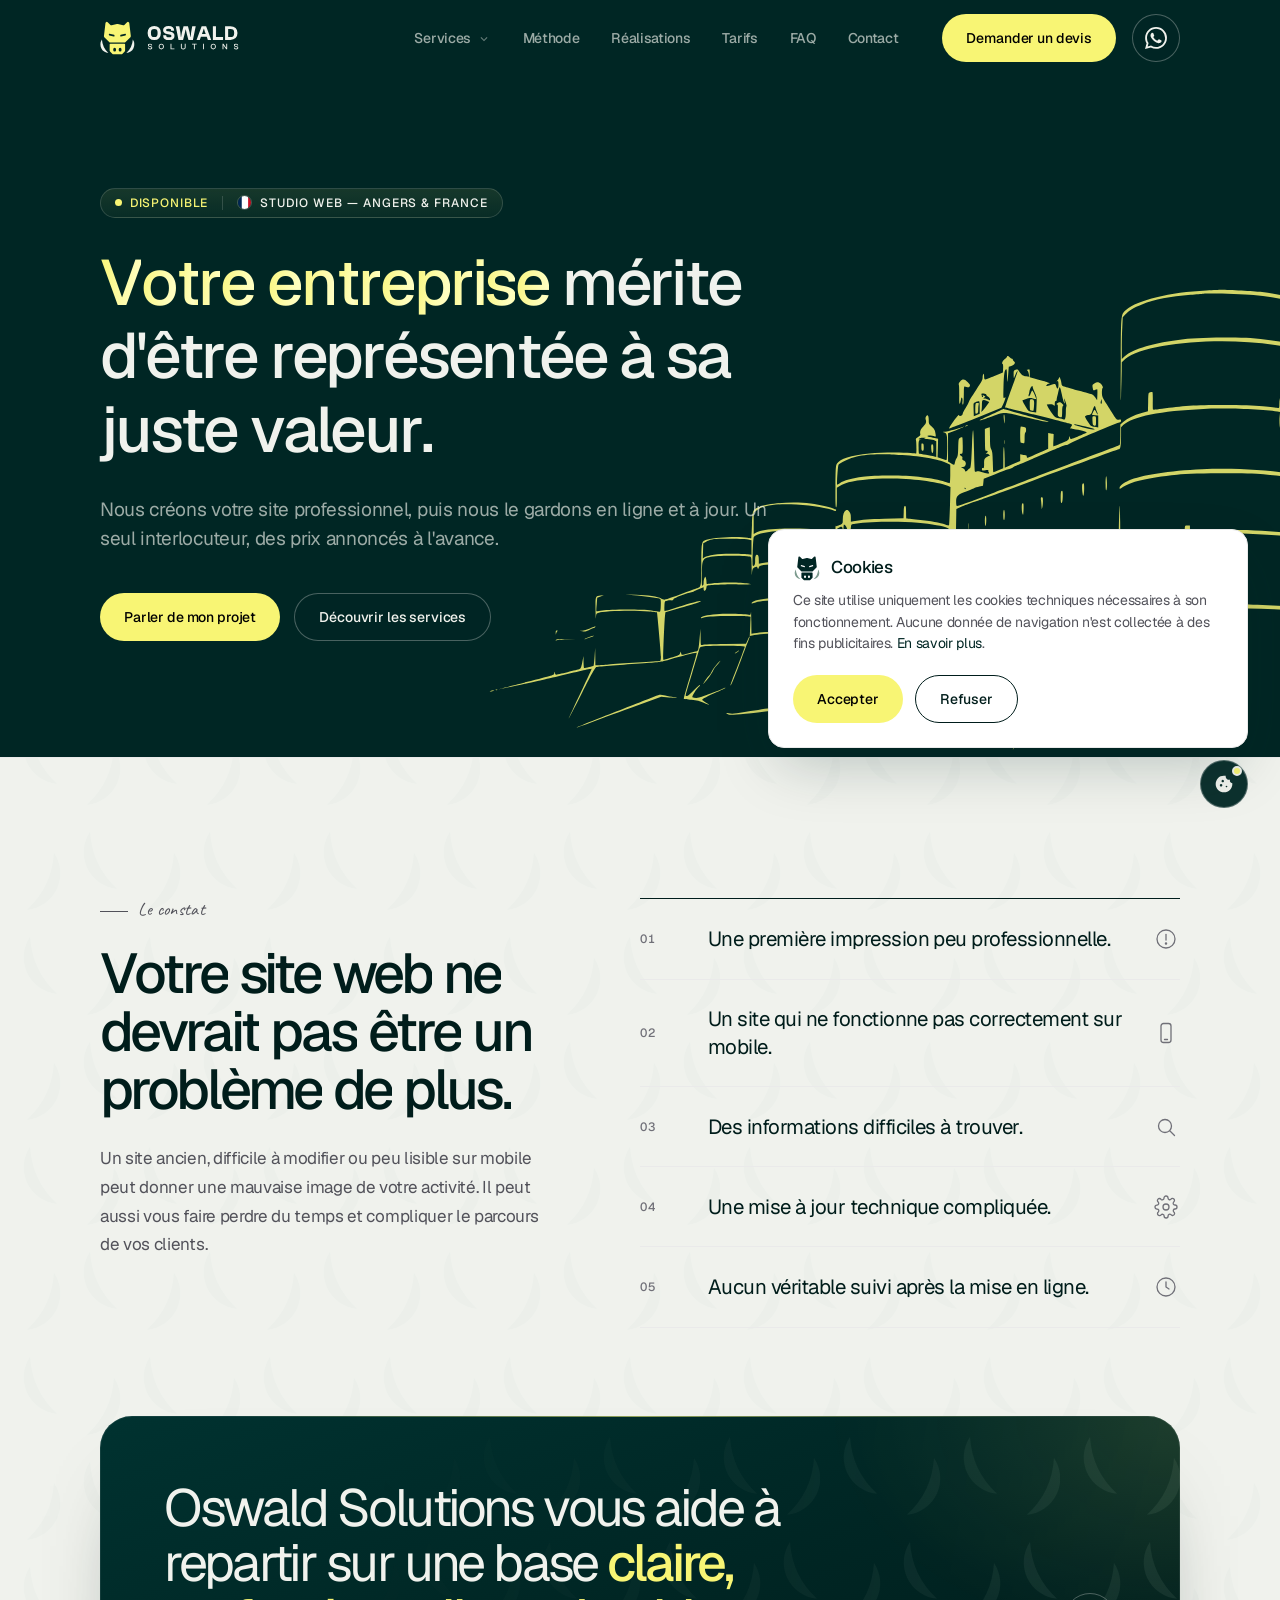
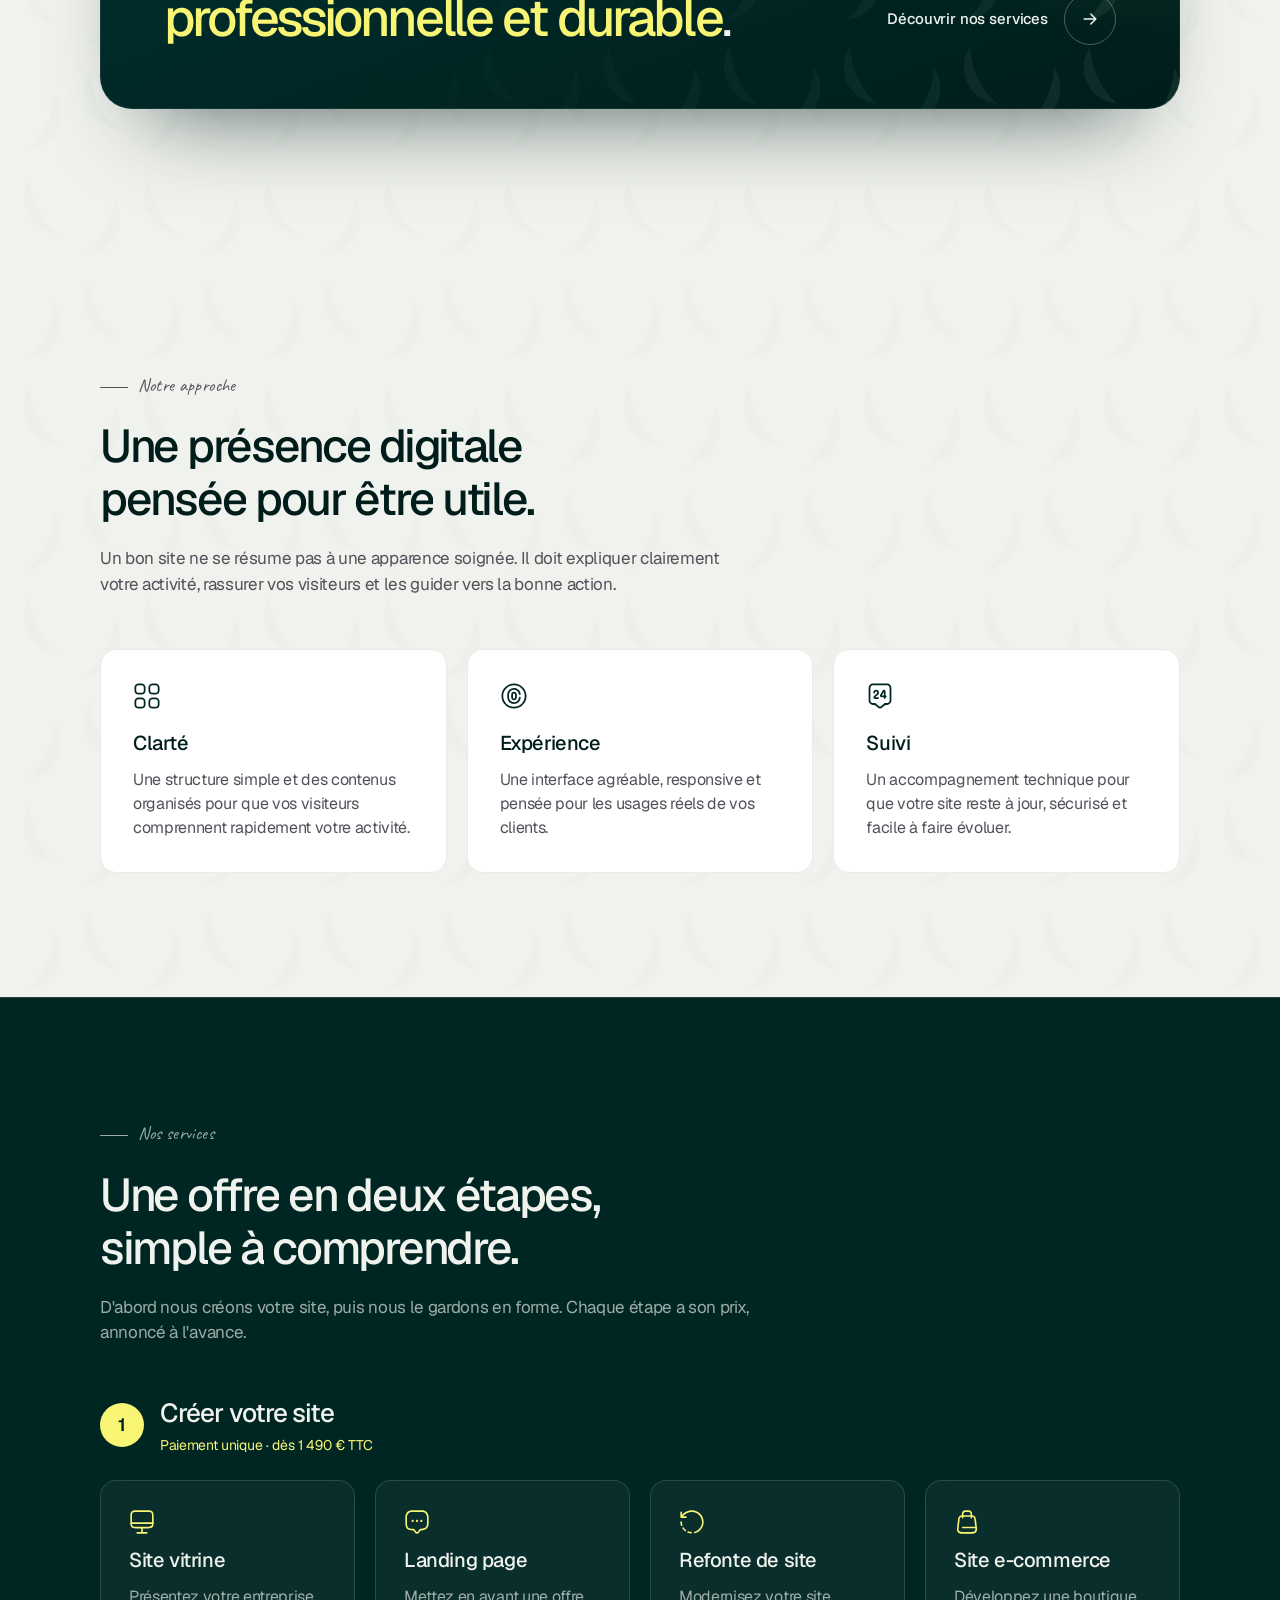
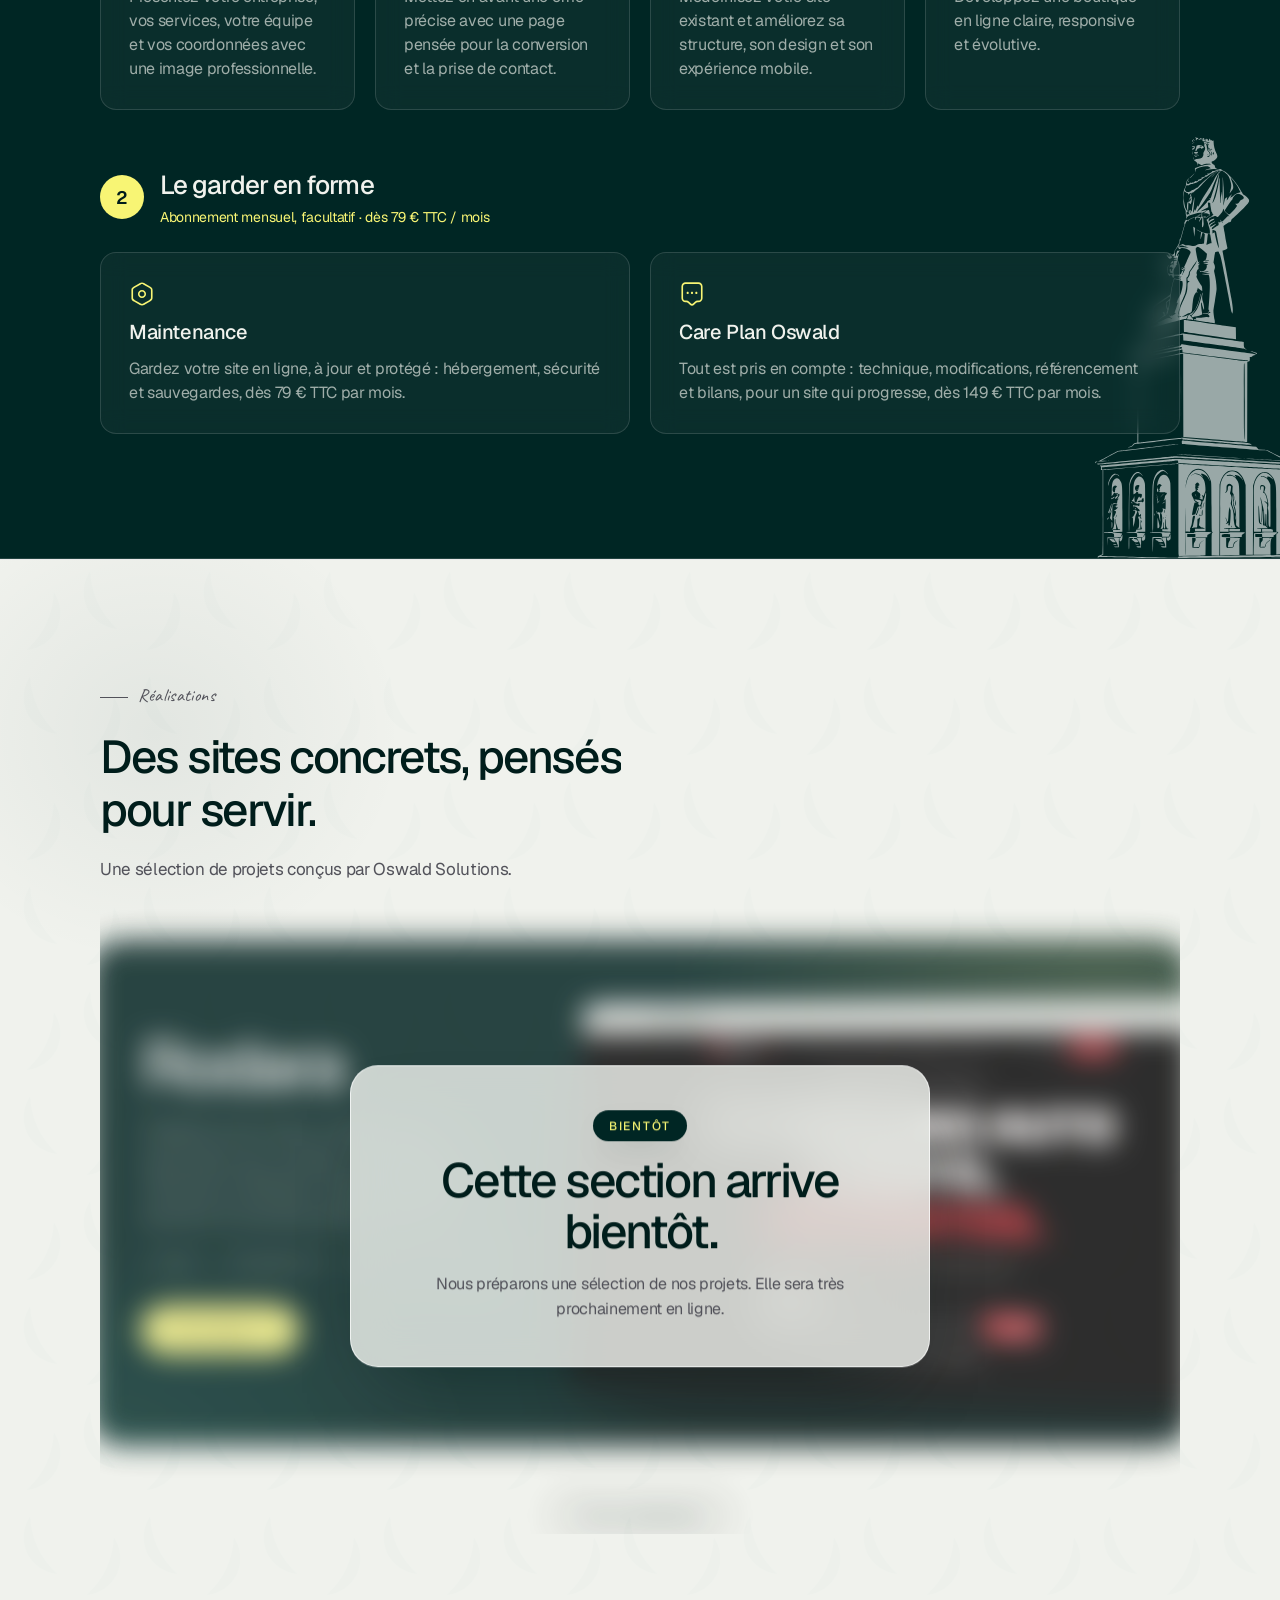
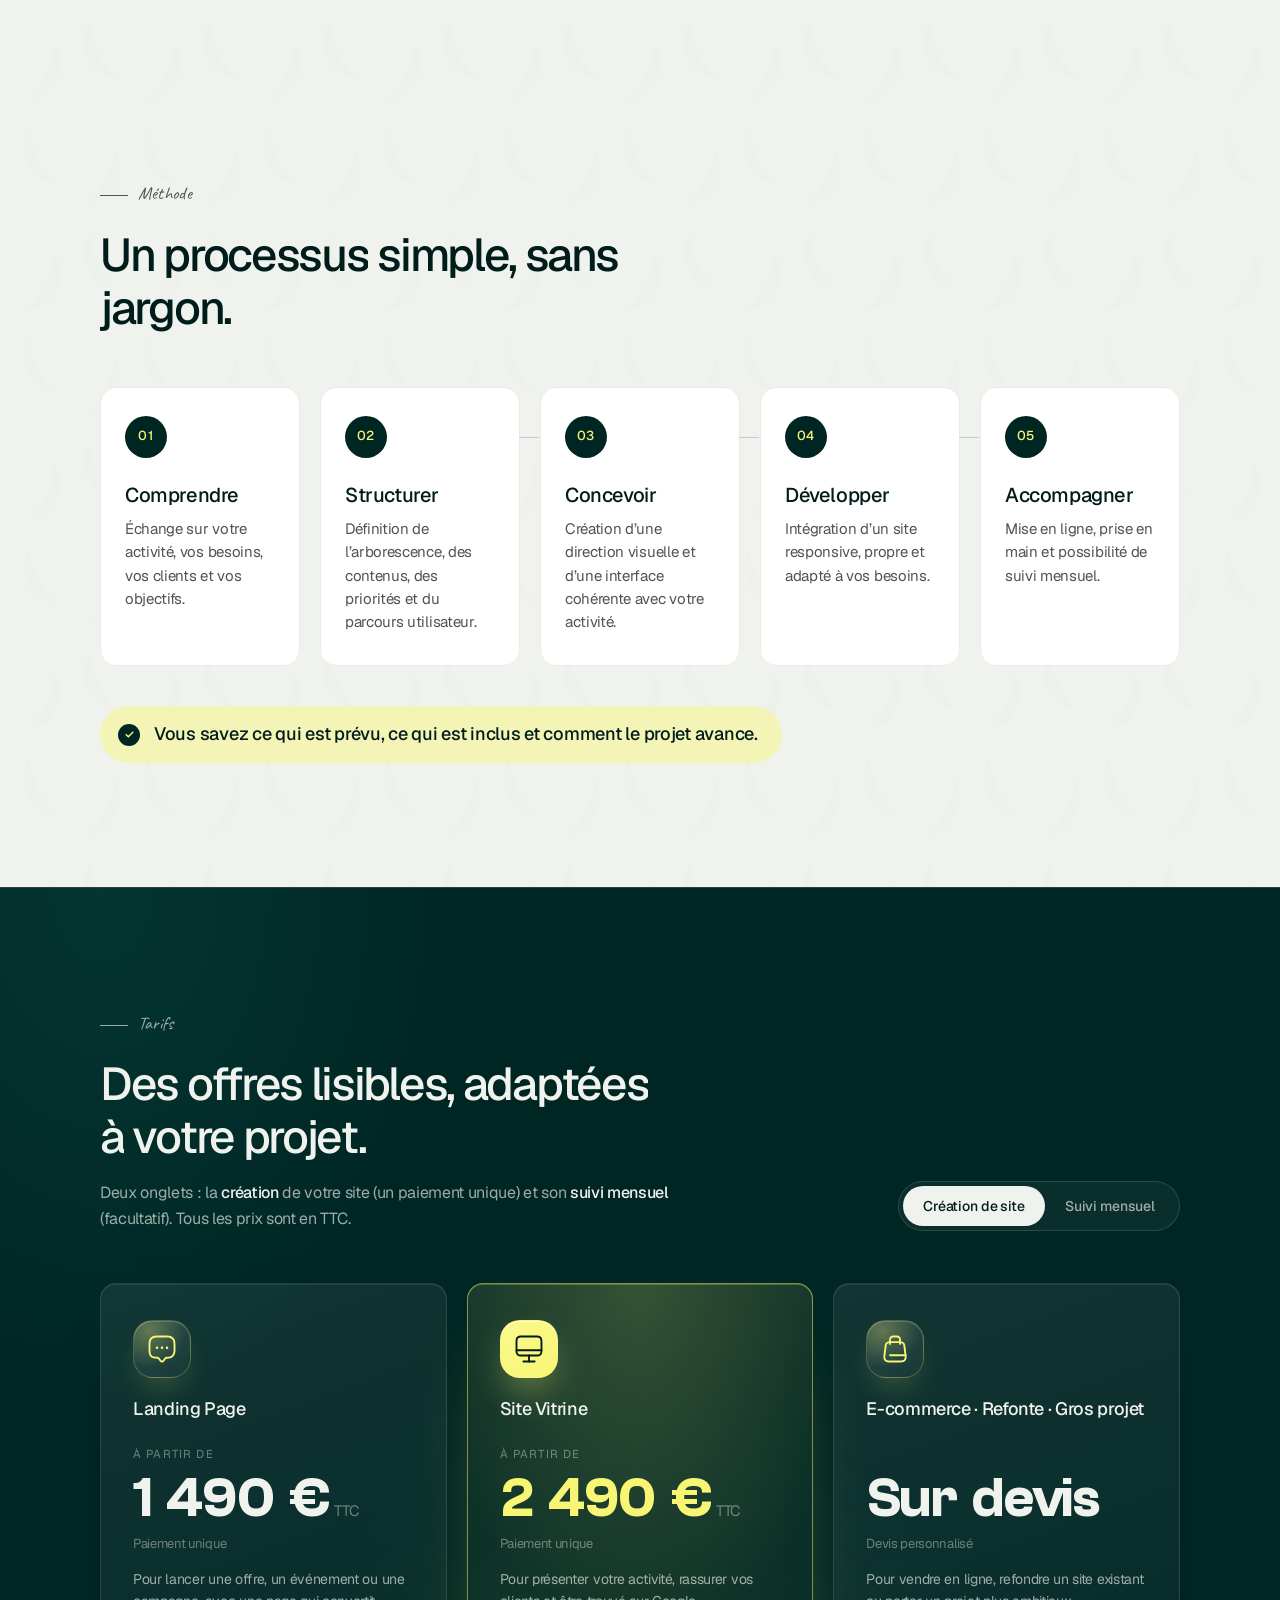
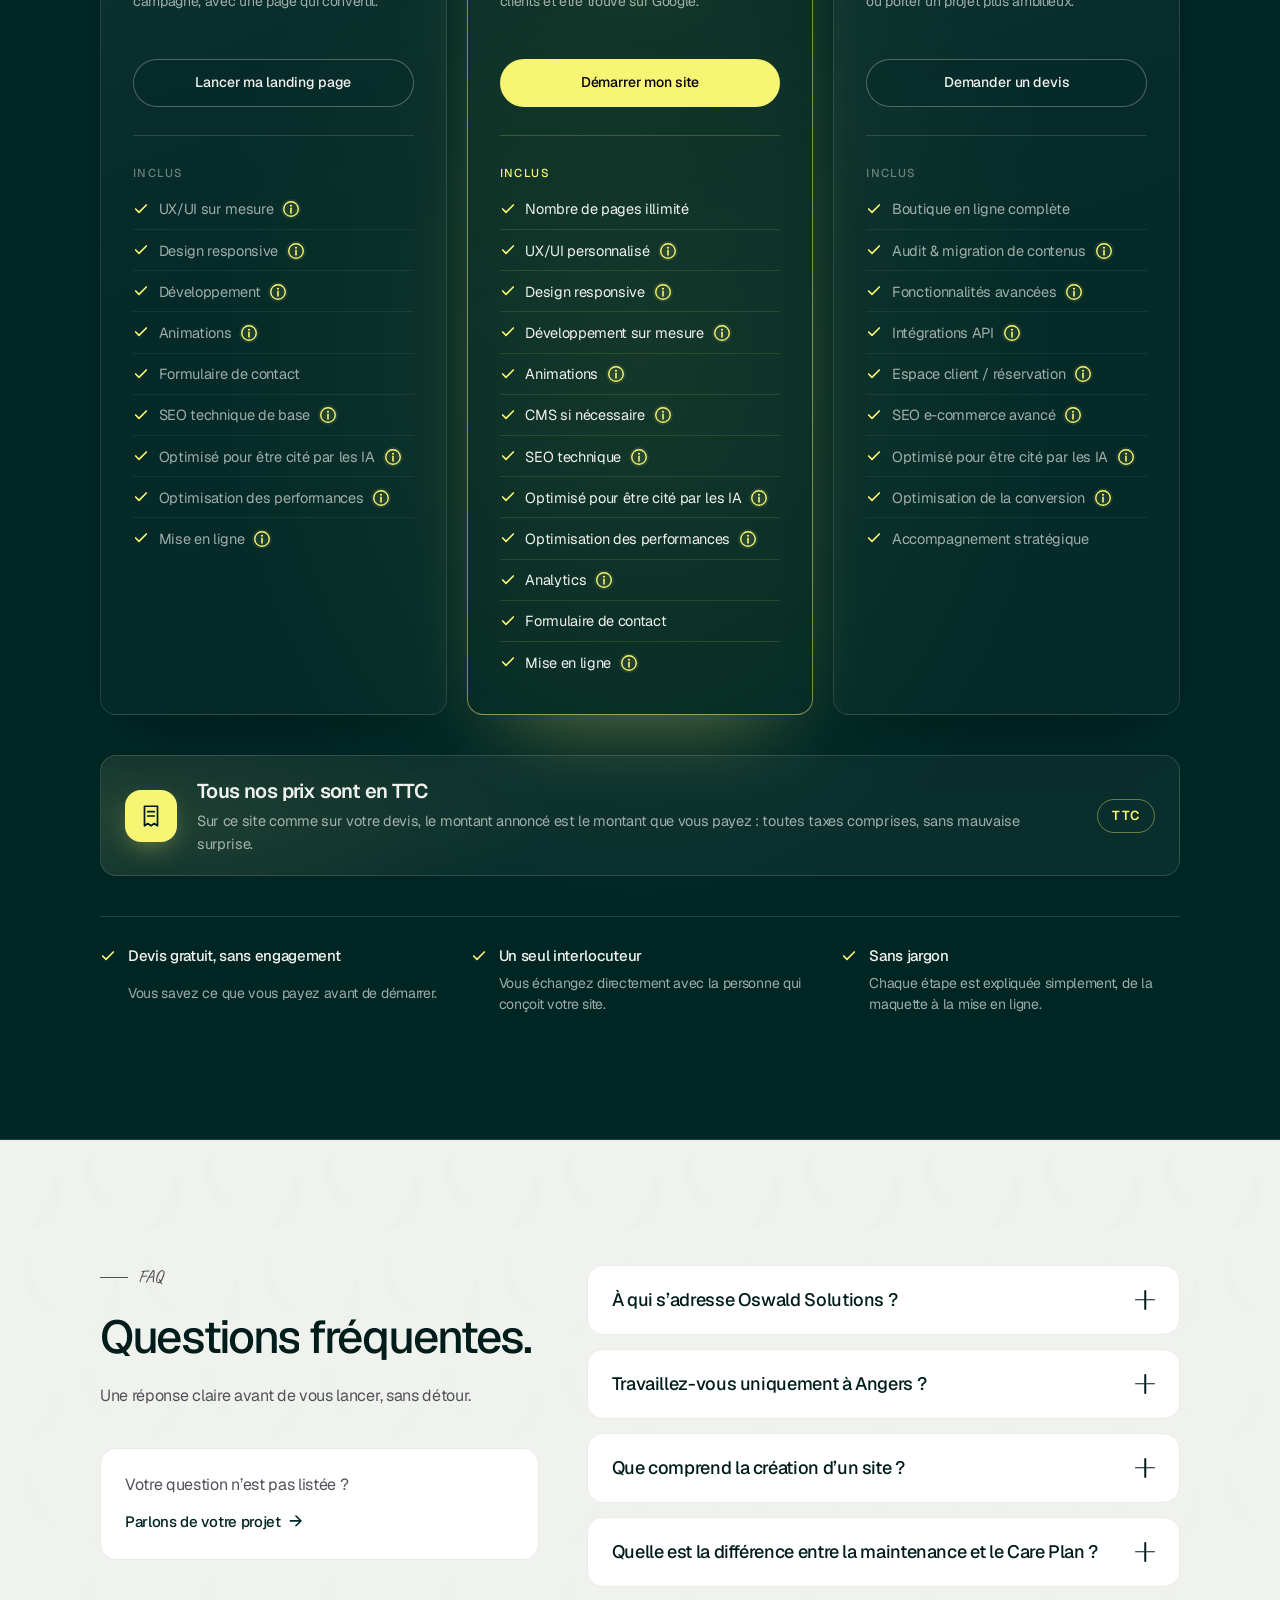
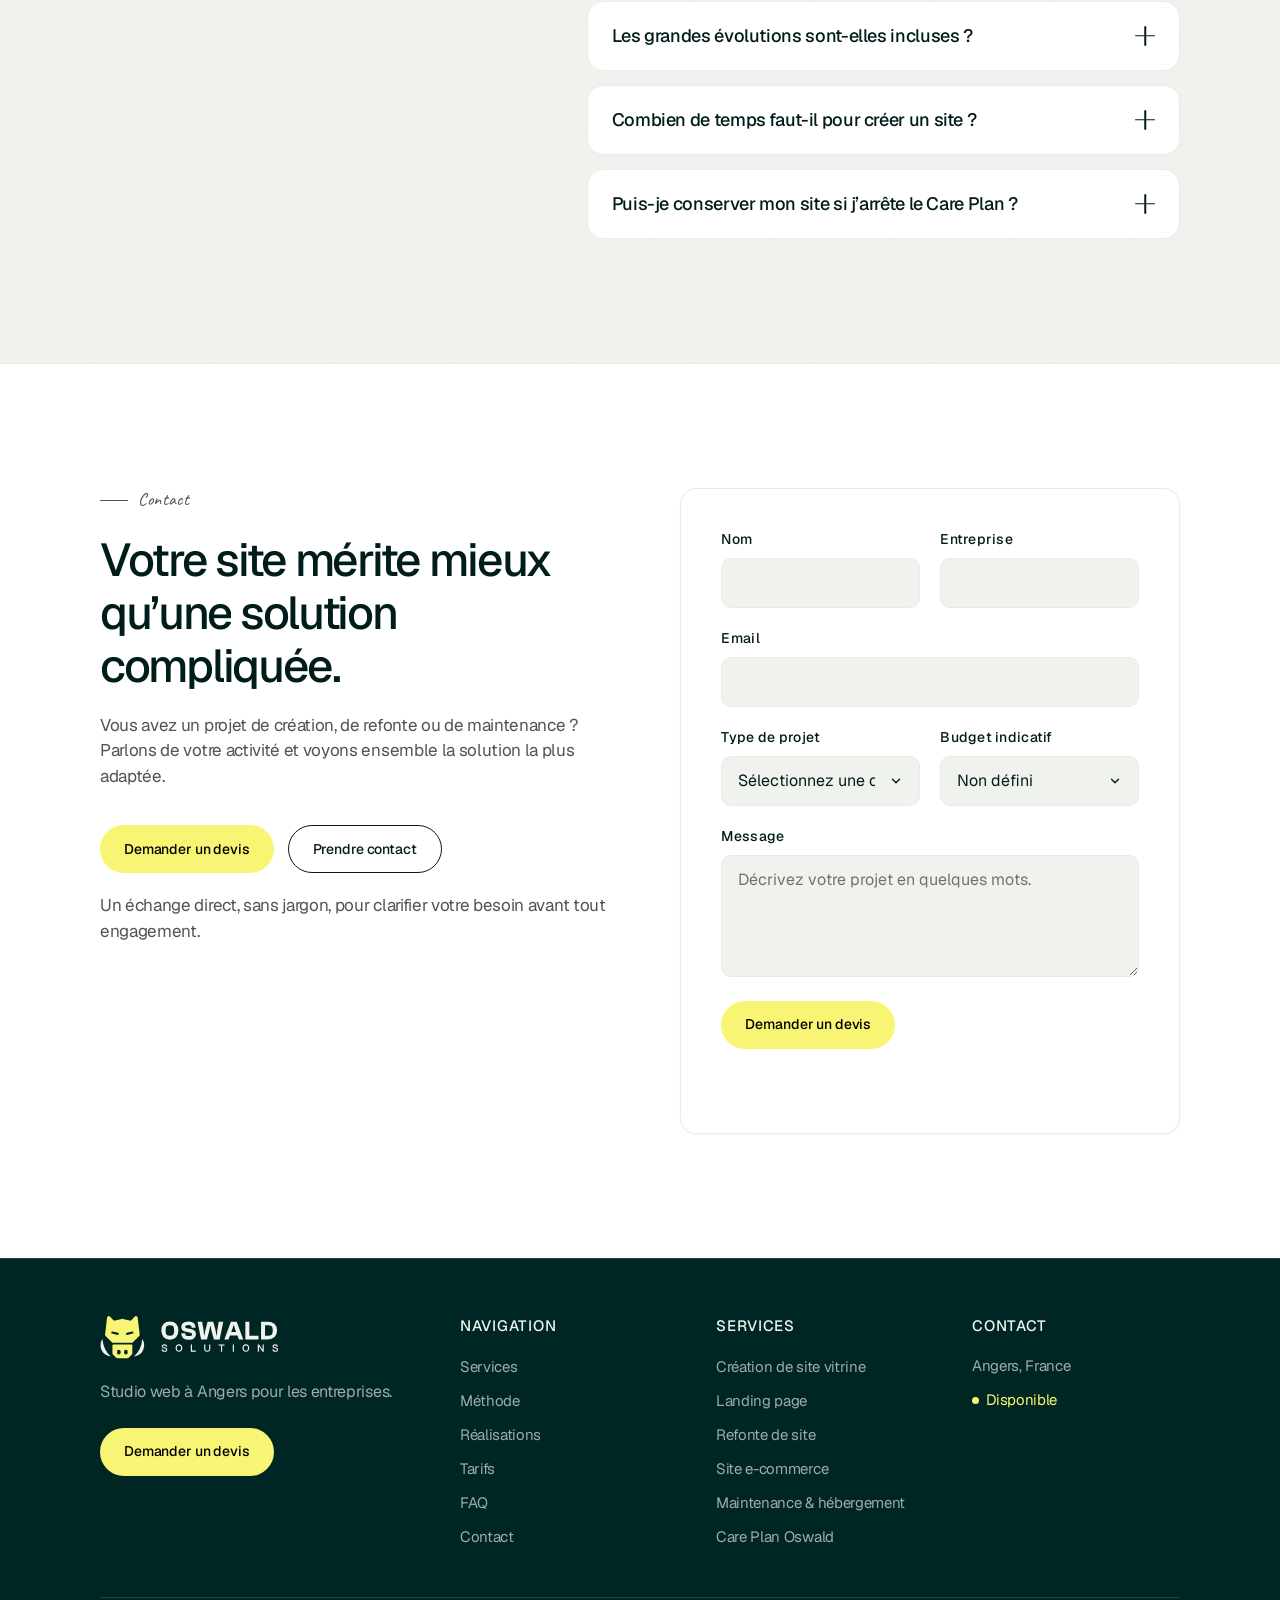
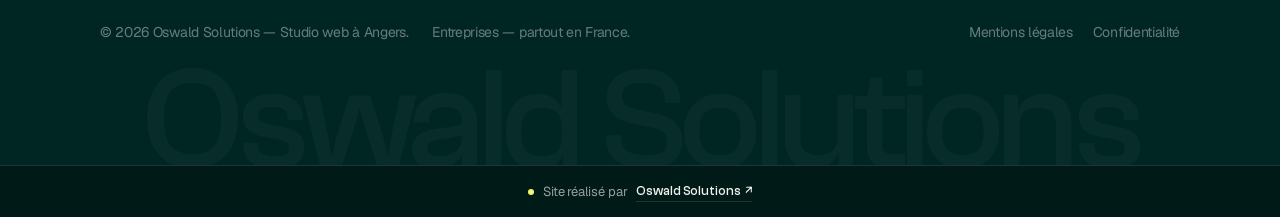
==== commit 6713ba79: "Accueil : section Réalisations floutée avec message « Cette section arrive bientôt » Co-Authored-By:" ====
--- a/index.html
+++ b/index.html
@@ -37,7 +37,7 @@
   <link rel="stylesheet" href="assets/css/megamenu.css?v=20260">
   <link rel="stylesheet" href="assets/css/pricing.css?v=20266">
   <link rel="stylesheet" href="assets/css/process.css?v=20260">
-  <link rel="stylesheet" href="assets/css/projects.css?v=20260">
+  <link rel="stylesheet" href="assets/css/projects.css?v=20262">
   <script type="application/ld+json">
 {
   "@context": "https://schema.org",
@@ -545,8 +545,17 @@
         <p class="label">Réalisations</p>
         <h2 class="section__title" id="realisations-title">Des sites concrets, pensés pour servir.</h2>
         <p class="section__lede">Une sélection de projets conçus par Oswald Solutions.</p>
-        <div class="projects__grid" id="projects-grid"></div>
-        <p class="projects__more"><a class="btn btn--outline" href="realisations.html"><span class="btn__label"><span class="btn__text">Voir les réalisations</span><span class="btn__text btn__text--dupe" aria-hidden="true">Voir les réalisations</span></span></a></p>
+        <div class="projects__stage">
+          <div class="projects__blur" aria-hidden="true" inert>
+            <div class="projects__grid" id="projects-grid"></div>
+            <p class="projects__more"><a class="btn btn--outline" href="realisations.html"><span class="btn__label"><span class="btn__text">Voir les réalisations</span><span class="btn__text btn__text--dupe" aria-hidden="true">Voir les réalisations</span></span></a></p>
+          </div>
+          <div class="projects__soon" role="status">
+            <span class="projects__soon-badge">Bientôt</span>
+            <p class="projects__soon-title">Cette section arrive bientôt.</p>
+            <p class="projects__soon-text">Nous préparons une sélection de nos projets. Elle sera très prochainement en ligne.</p>
+          </div>
+        </div>
       </div>
     </section>
 
--- a/assets/css/projects.css
+++ b/assets/css/projects.css
@@ -696,3 +696,71 @@
   margin-left: 0.4em;
   vertical-align: -0.12em;
 }
+
+/* ---------- Section « arrive bientôt » : contenu flouté + message ---------- */
+.projects__stage {
+  position: relative;
+  min-height: 460px;
+  margin-top: 1rem;
+  border-radius: var(--radius-xl);
+  overflow: hidden;
+}
+
+.projects__blur {
+  filter: blur(14px) saturate(0.85);
+  opacity: 0.85;
+  transform: scale(1.02);
+  pointer-events: none;
+  user-select: none;
+}
+
+.projects__soon {
+  position: absolute;
+  top: 50%;
+  left: 50%;
+  z-index: 2;
+  display: flex;
+  flex-direction: column;
+  align-items: center;
+  gap: 0.9rem;
+  width: min(calc(100% - 2rem), 580px);
+  padding: clamp(1.75rem, 4vw, 2.75rem) clamp(1.25rem, 4vw, 2.5rem);
+  text-align: center;
+  transform: translate(-50%, -50%);
+  background: rgba(240, 242, 237, 0.82);
+  -webkit-backdrop-filter: blur(22px) saturate(1.4);
+  backdrop-filter: blur(22px) saturate(1.4);
+  border: 1px solid rgba(255, 255, 255, 0.7);
+  border-radius: 28px;
+  box-shadow: 0 40px 80px -40px rgba(0, 29, 27, 0.55);
+}
+
+.projects__soon-badge {
+  padding: 0.4rem 1rem;
+  border-radius: var(--radius-pill);
+  background: var(--surface-deep);
+  color: var(--acid);
+  font-size: 12px;
+  font-weight: 500;
+  letter-spacing: 0.14em;
+  text-transform: uppercase;
+  box-shadow: 0 14px 30px -14px rgba(0, 38, 36, 0.6);
+}
+
+.projects__soon-title {
+  margin: 0;
+  max-width: 18ch;
+  font-size: clamp(1.75rem, 4.4vw, 3rem);
+  font-weight: 500;
+  letter-spacing: -0.05em;
+  line-height: 1.05;
+  color: var(--ink-deep);
+}
+
+.projects__soon-text {
+  margin: 0;
+  max-width: 40ch;
+  font-size: 16px;
+  line-height: 1.6;
+  color: var(--muted);
+}
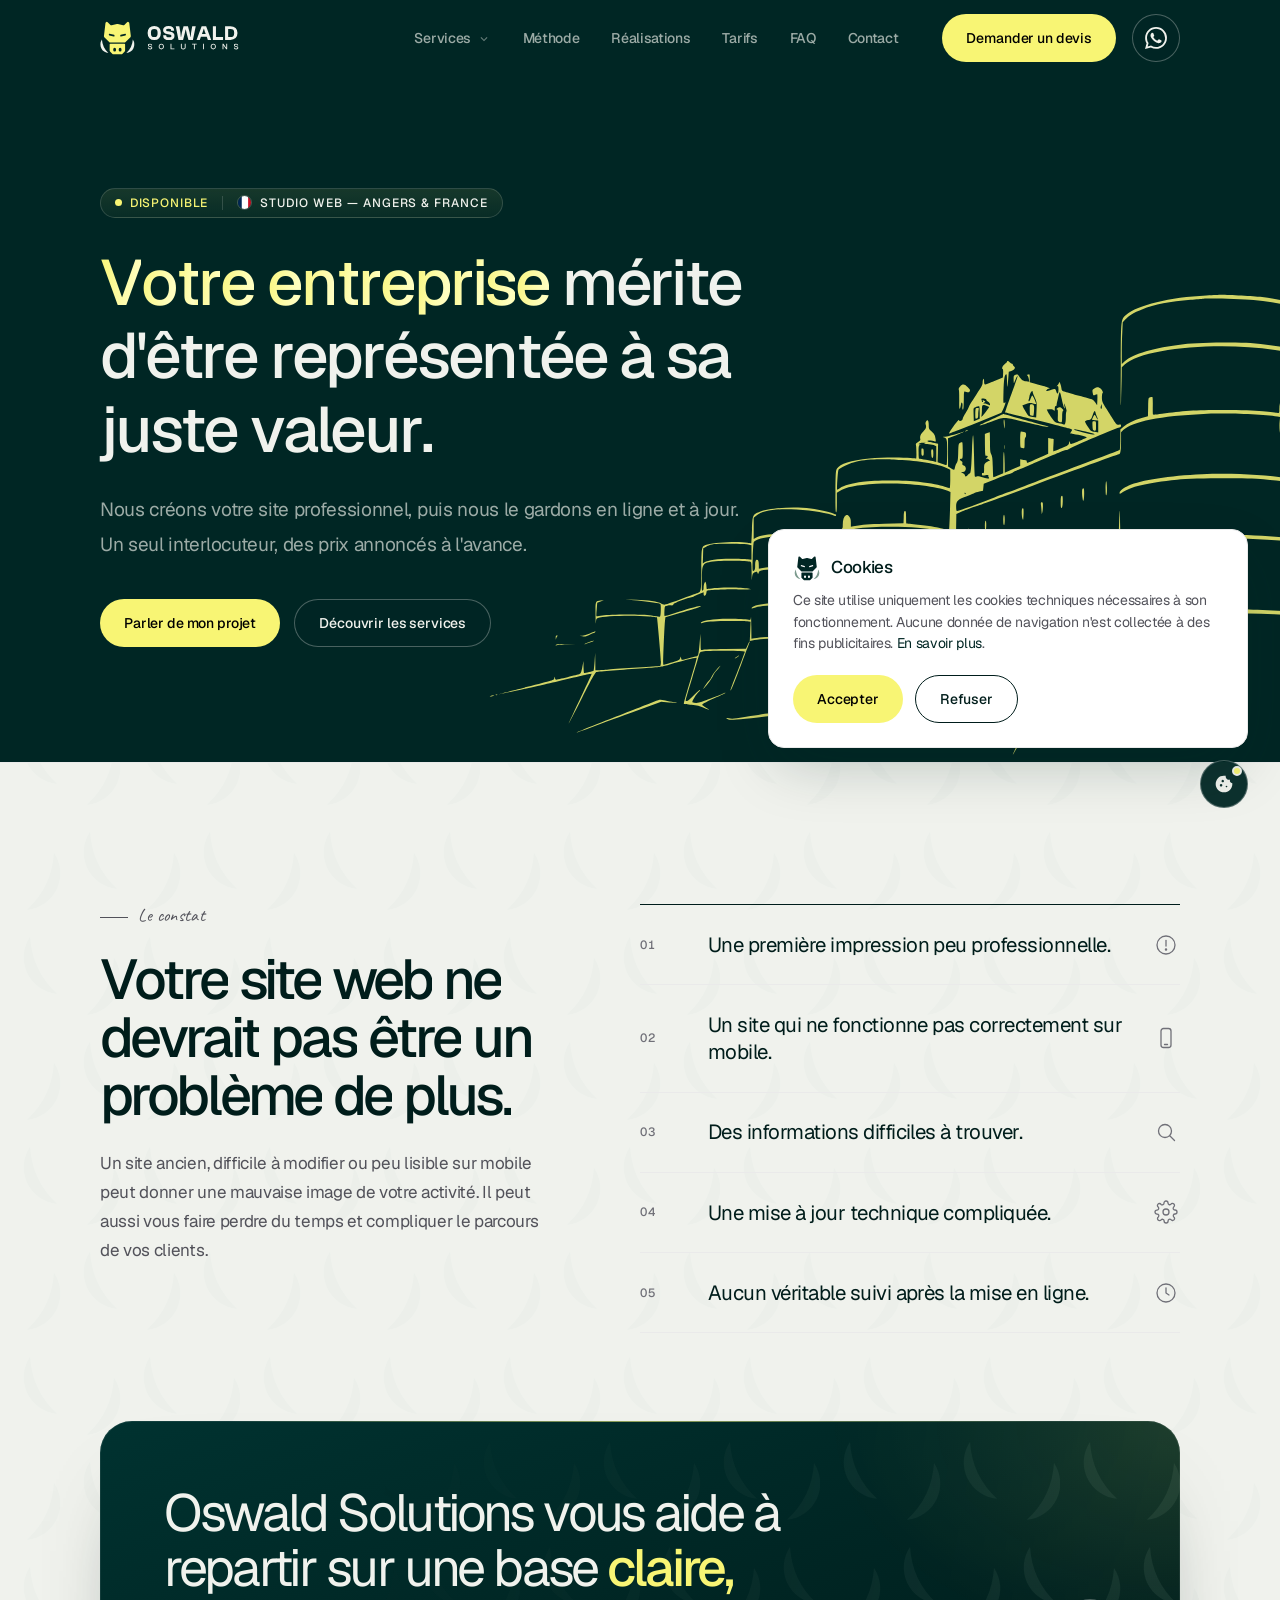
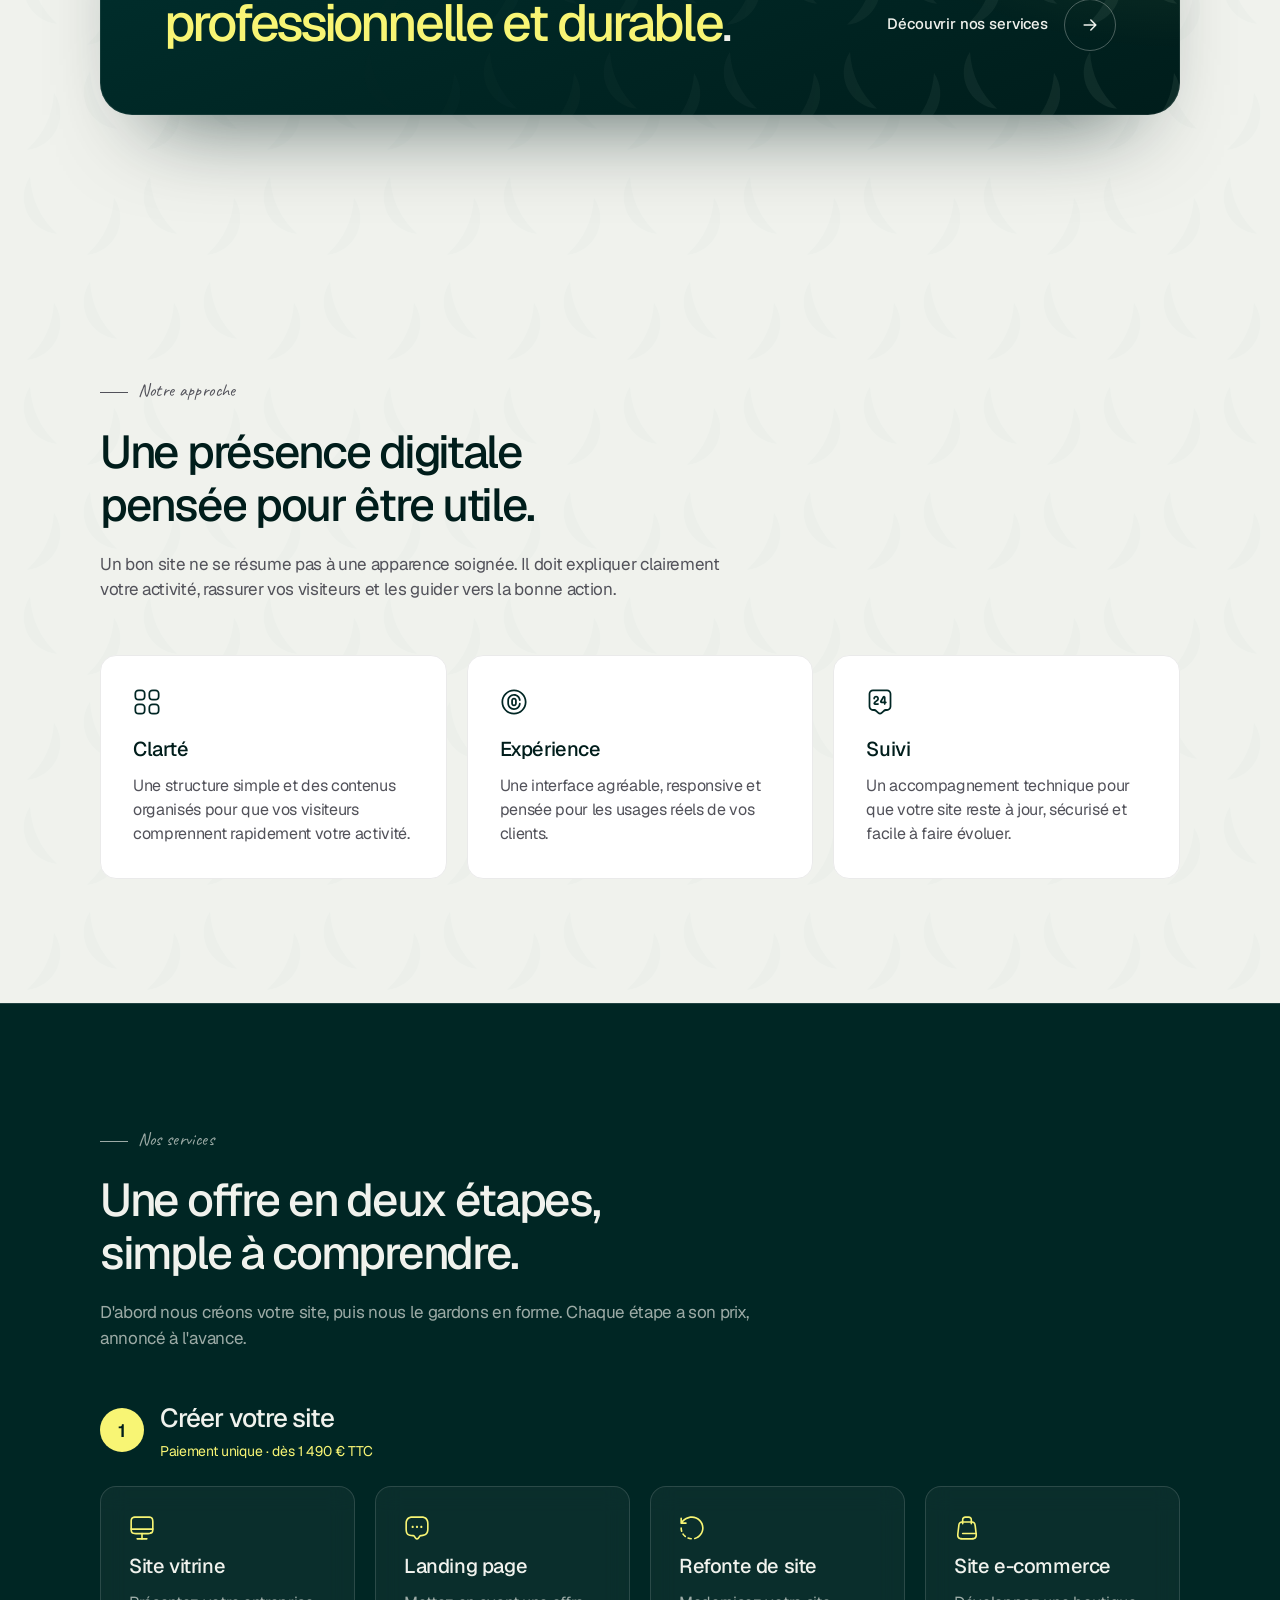
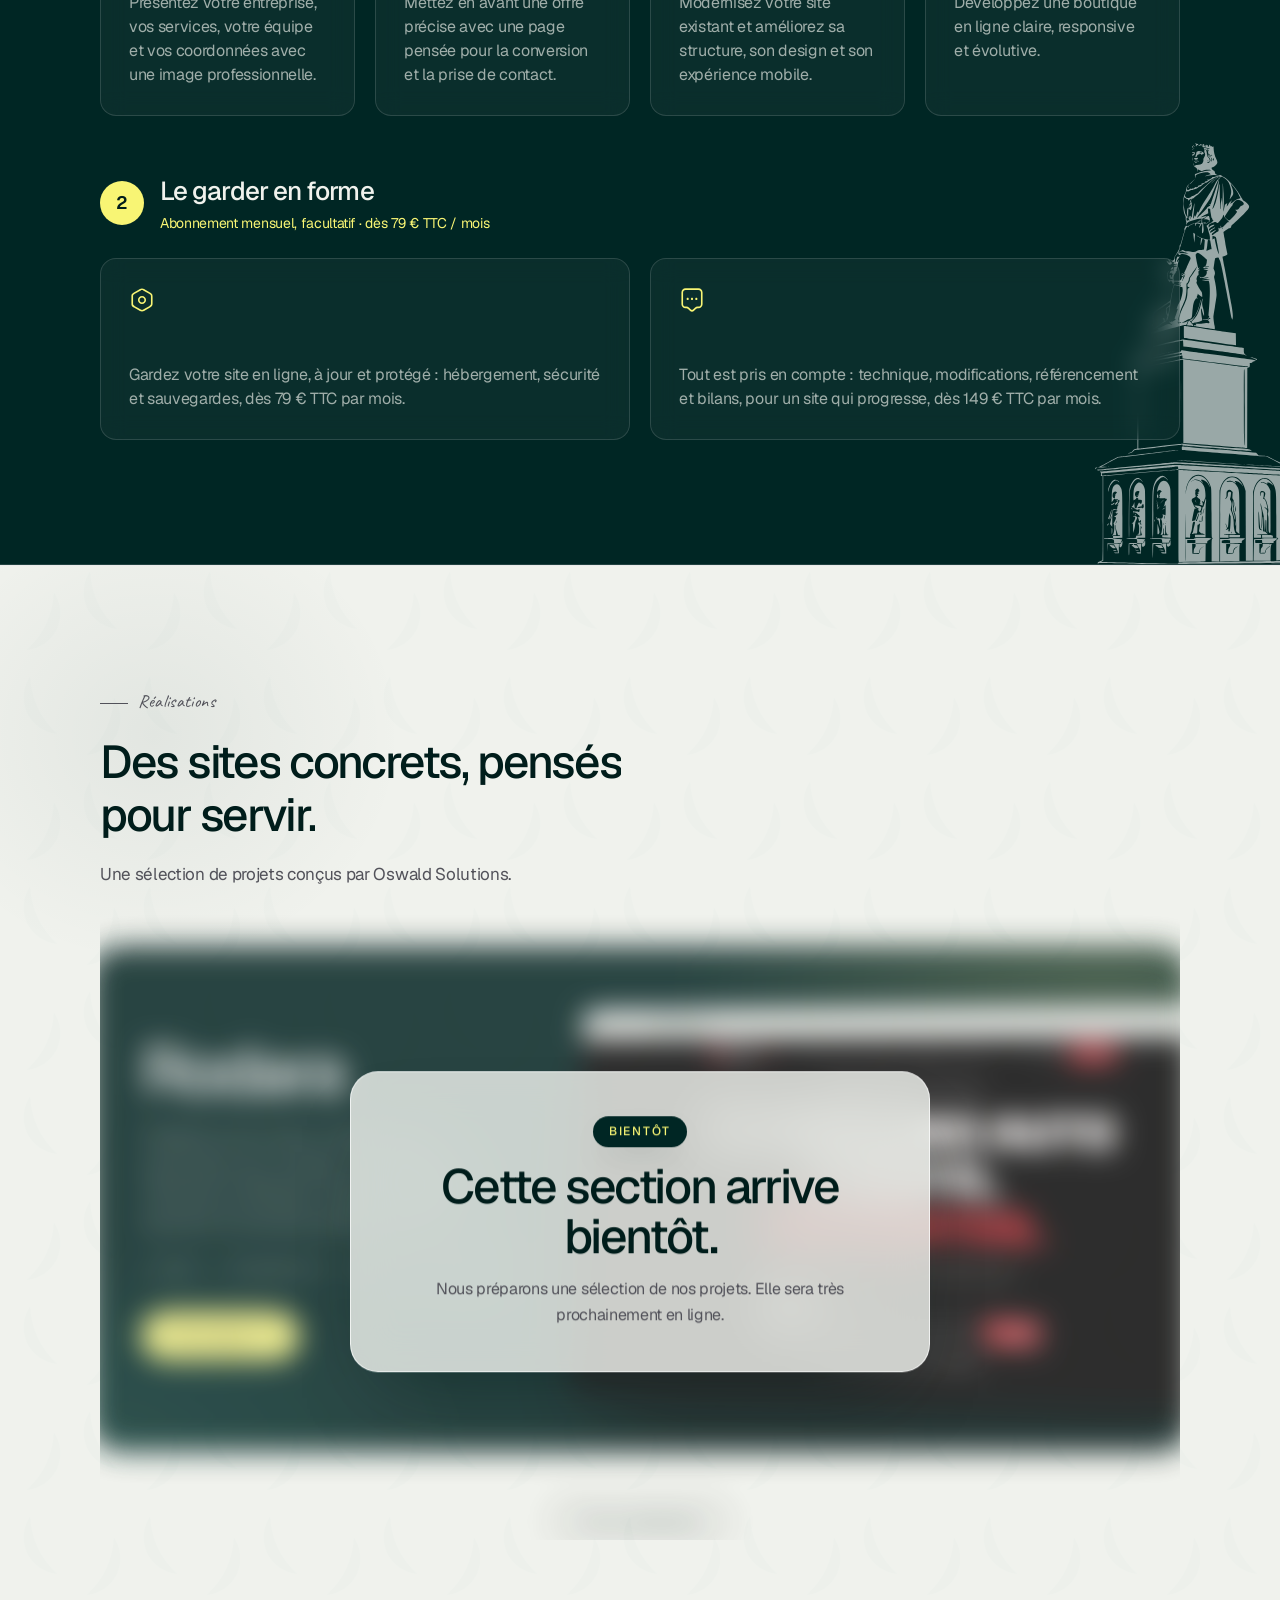
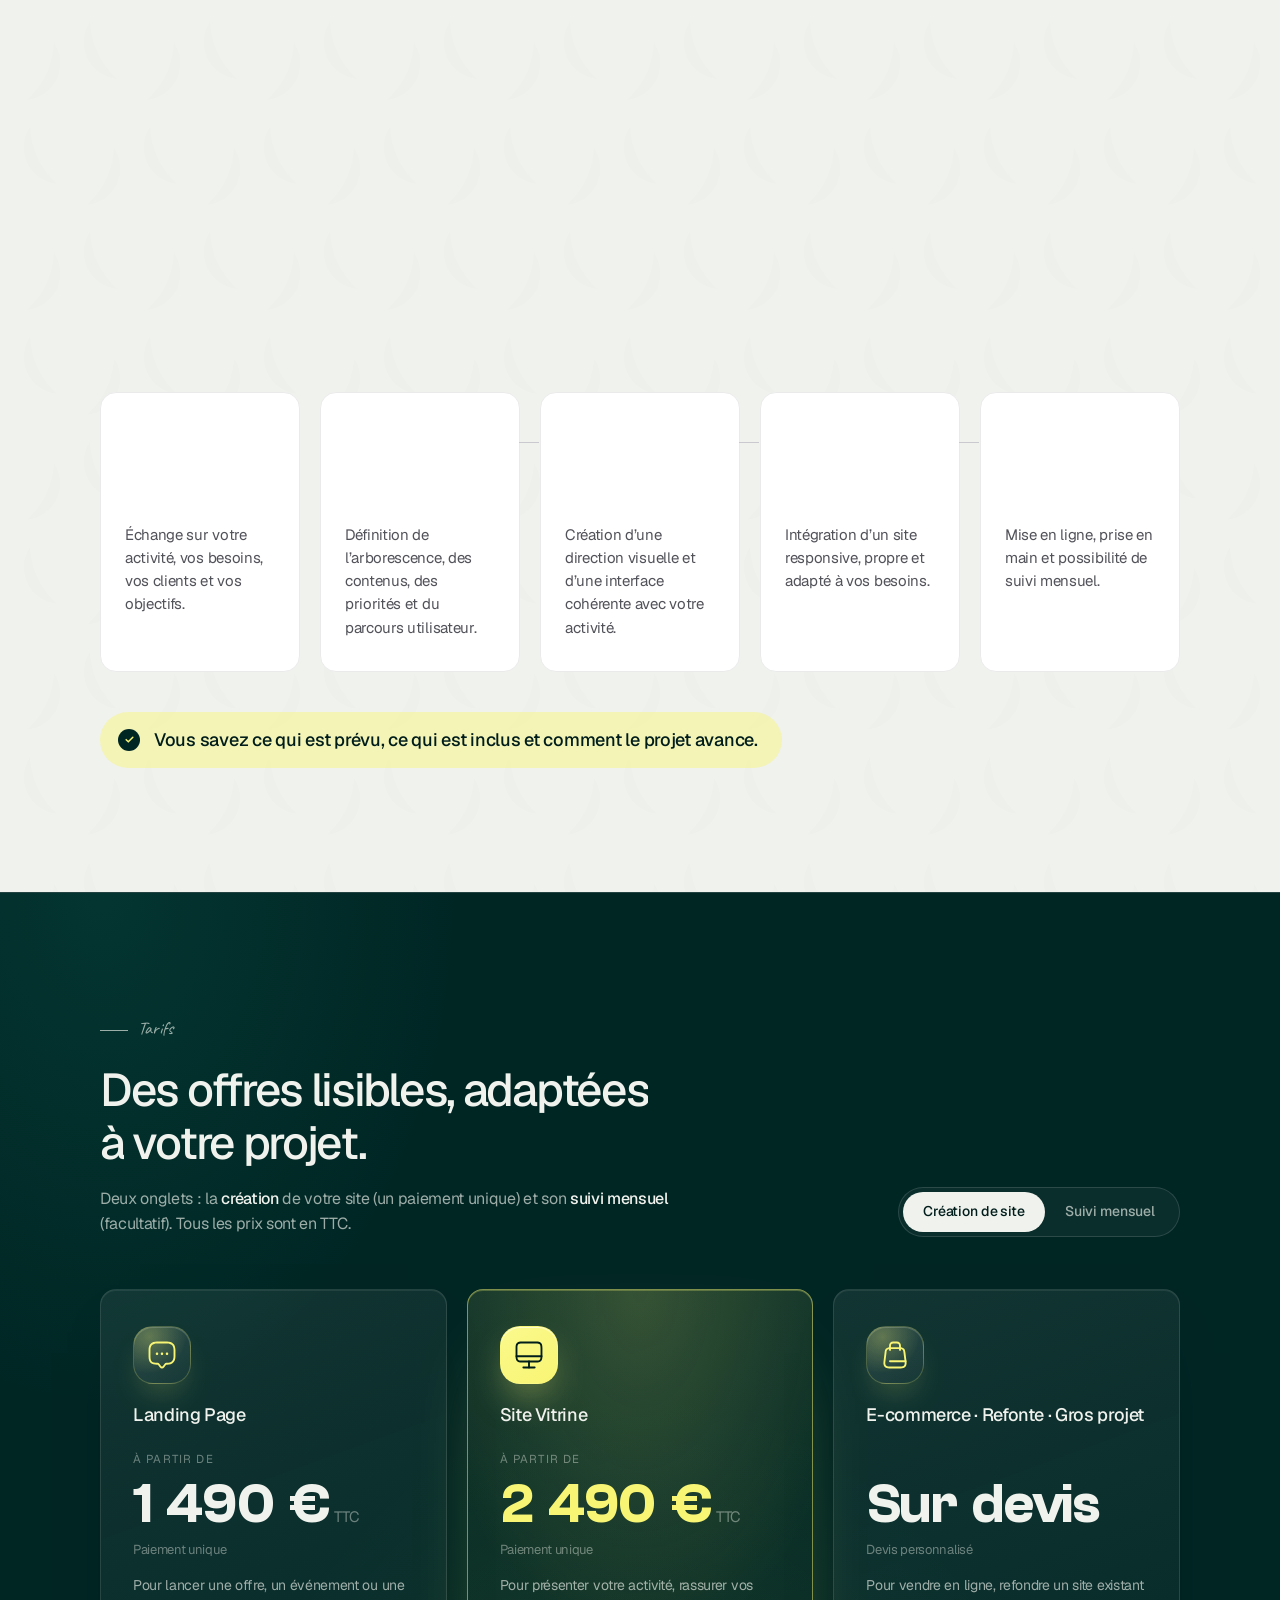
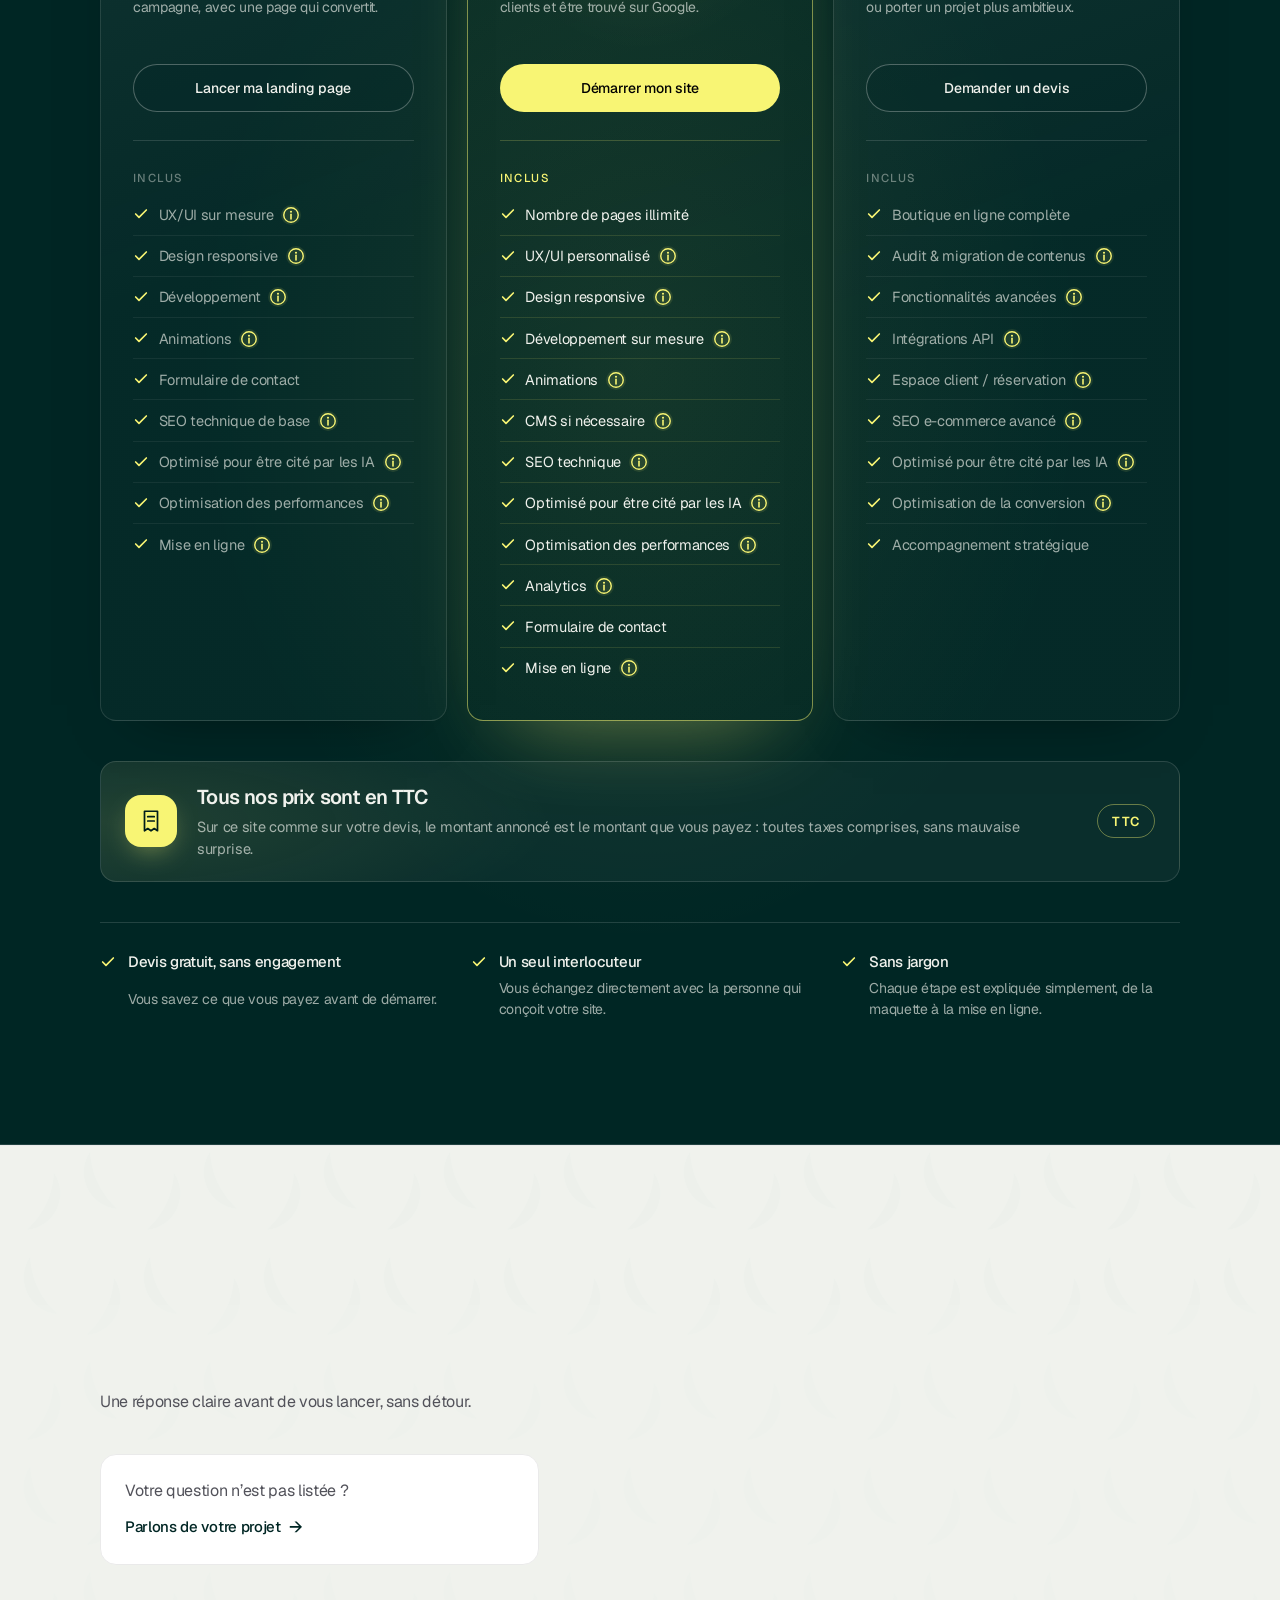
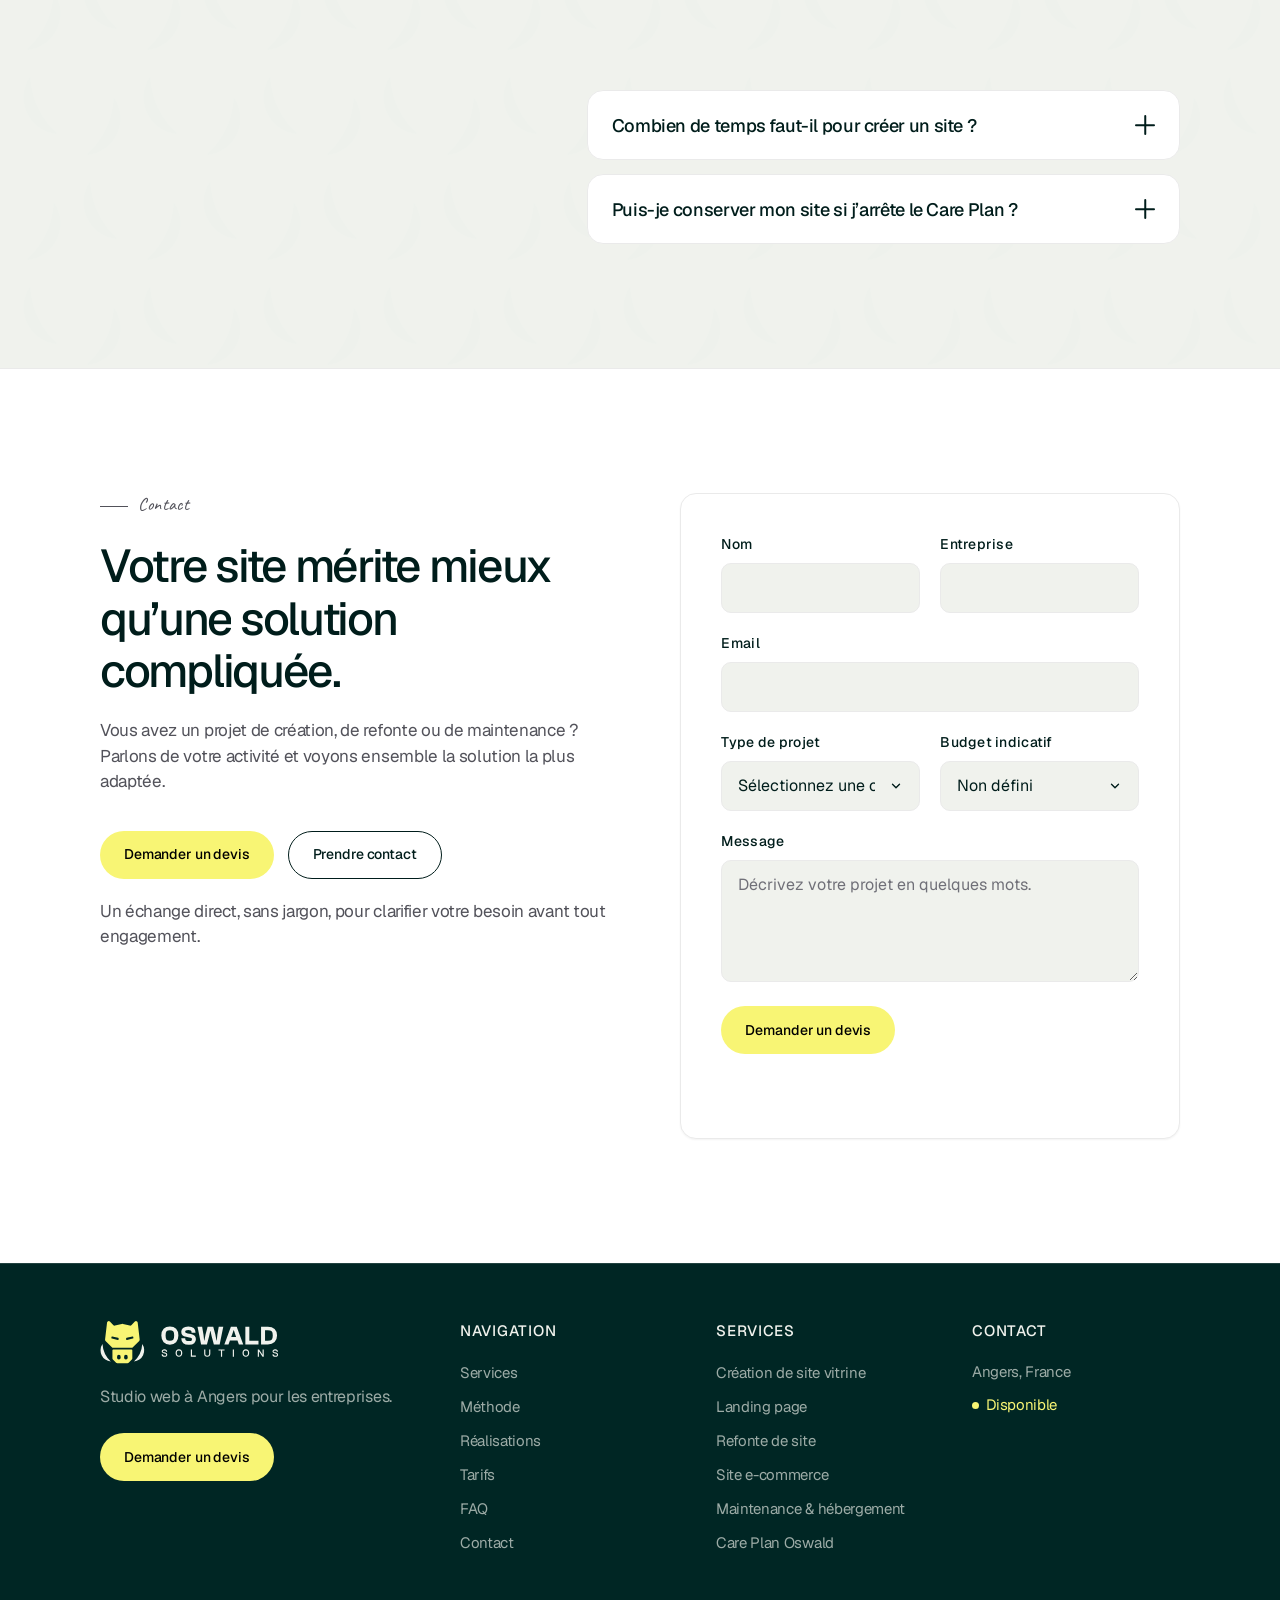
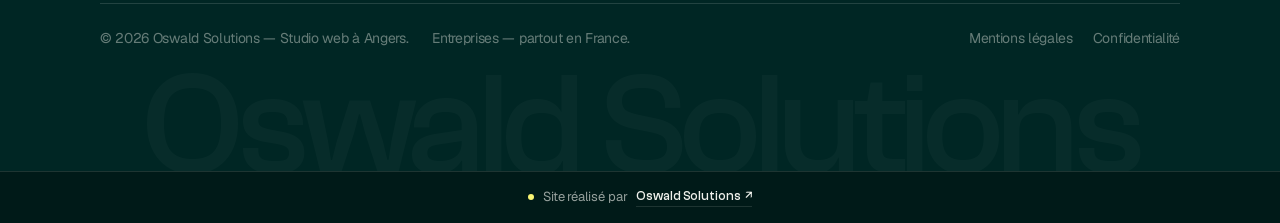
==== commit 0137000b: "Hero : texte d'accroche coupé proprement (une phrase par ligne, coupures équilibrées) Co-Authored-By" ====
--- a/index.html
+++ b/index.html
@@ -31,7 +31,7 @@
   <meta name="twitter:image" content="https://oswaldsolutions.fr/assets/og/og-image.png">
   <meta name="twitter:image:alt" content="Oswald Solutions — sites web clairs et bien suivis pour les entreprises">
   <link rel="preload" href="/assets/fonts/geist-variable.woff2" as="font" type="font/woff2" crossorigin>
-  <link rel="stylesheet" href="assets/css/style.css?v=20271">
+  <link rel="stylesheet" href="assets/css/style.css?v=20272">
   <link rel="stylesheet" href="assets/css/animations.css?v=20260">
   <link rel="stylesheet" href="assets/css/mobilenav.css?v=20260">
   <link rel="stylesheet" href="assets/css/megamenu.css?v=20260">
@@ -356,7 +356,7 @@
         <div class="hero__content">
           <p class="label hero__label"><span class="status"><span class="status__dot" aria-hidden="true"></span><span class="status__label">Disponible</span></span><span class="hero__label-text"><img src="assets/fr-flag.webp" alt="" class="fr-flag" aria-hidden="true" width="15" height="15">Studio web — Angers &amp; France</span></p>
           <h1 class="hero__title" id="hero-title">Votre entreprise mérite d'être représentée <span class="accent">à&nbsp;sa&nbsp;juste&nbsp;valeur</span>.</h1>
-          <p class="hero__lede">Nous créons votre site professionnel, puis nous le gardons en ligne et à jour. Un seul interlocuteur, des prix annoncés à l'avance.</p>
+          <p class="hero__lede"><span>Nous créons votre site professionnel, puis nous le gardons en ligne et&nbsp;à&nbsp;jour.</span> <span>Un&nbsp;seul interlocuteur, des&nbsp;prix annoncés à&nbsp;l'avance.</span></p>
           <div class="hero__actions">
             <a class="btn btn--primary" href="#contact"><span class="btn__label"><span class="btn__text">Parler de mon projet</span><span class="btn__text btn__text--dupe" aria-hidden="true">Parler de mon projet</span></span></a>
             <a class="btn btn--outline" href="#services"><span class="btn__label"><span class="btn__text">Découvrir les services</span><span class="btn__text btn__text--dupe" aria-hidden="true">Découvrir les services</span></span></a>
--- a/assets/css/style.css
+++ b/assets/css/style.css
@@ -3444,3 +3444,13 @@
     gap: 4rem;
   }
 }
+
+/* texte d'accroche du hero : une phrase par ligne, coupures équilibrées */
+.hero__lede > span {
+  display: block;
+  text-wrap: balance;
+}
+
+.hero__lede > span + span {
+  margin-top: 0.35rem;
+}
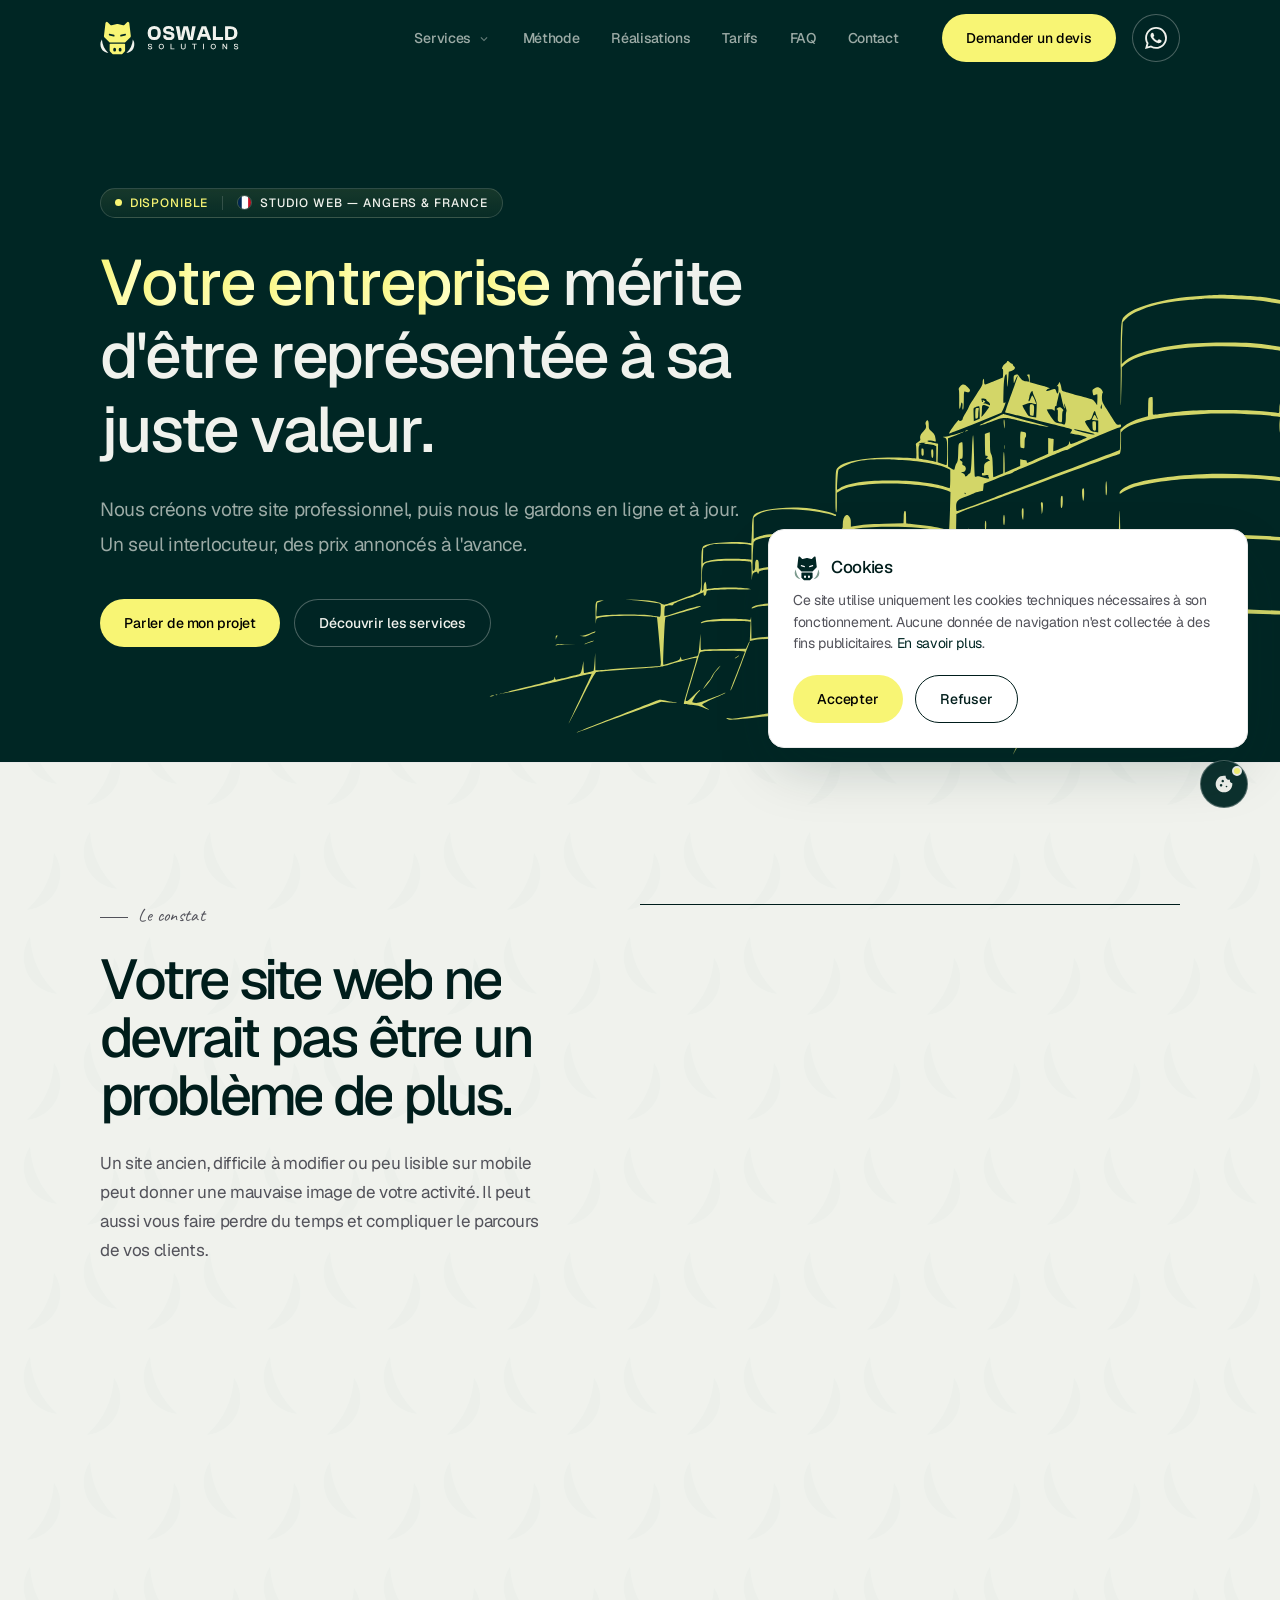
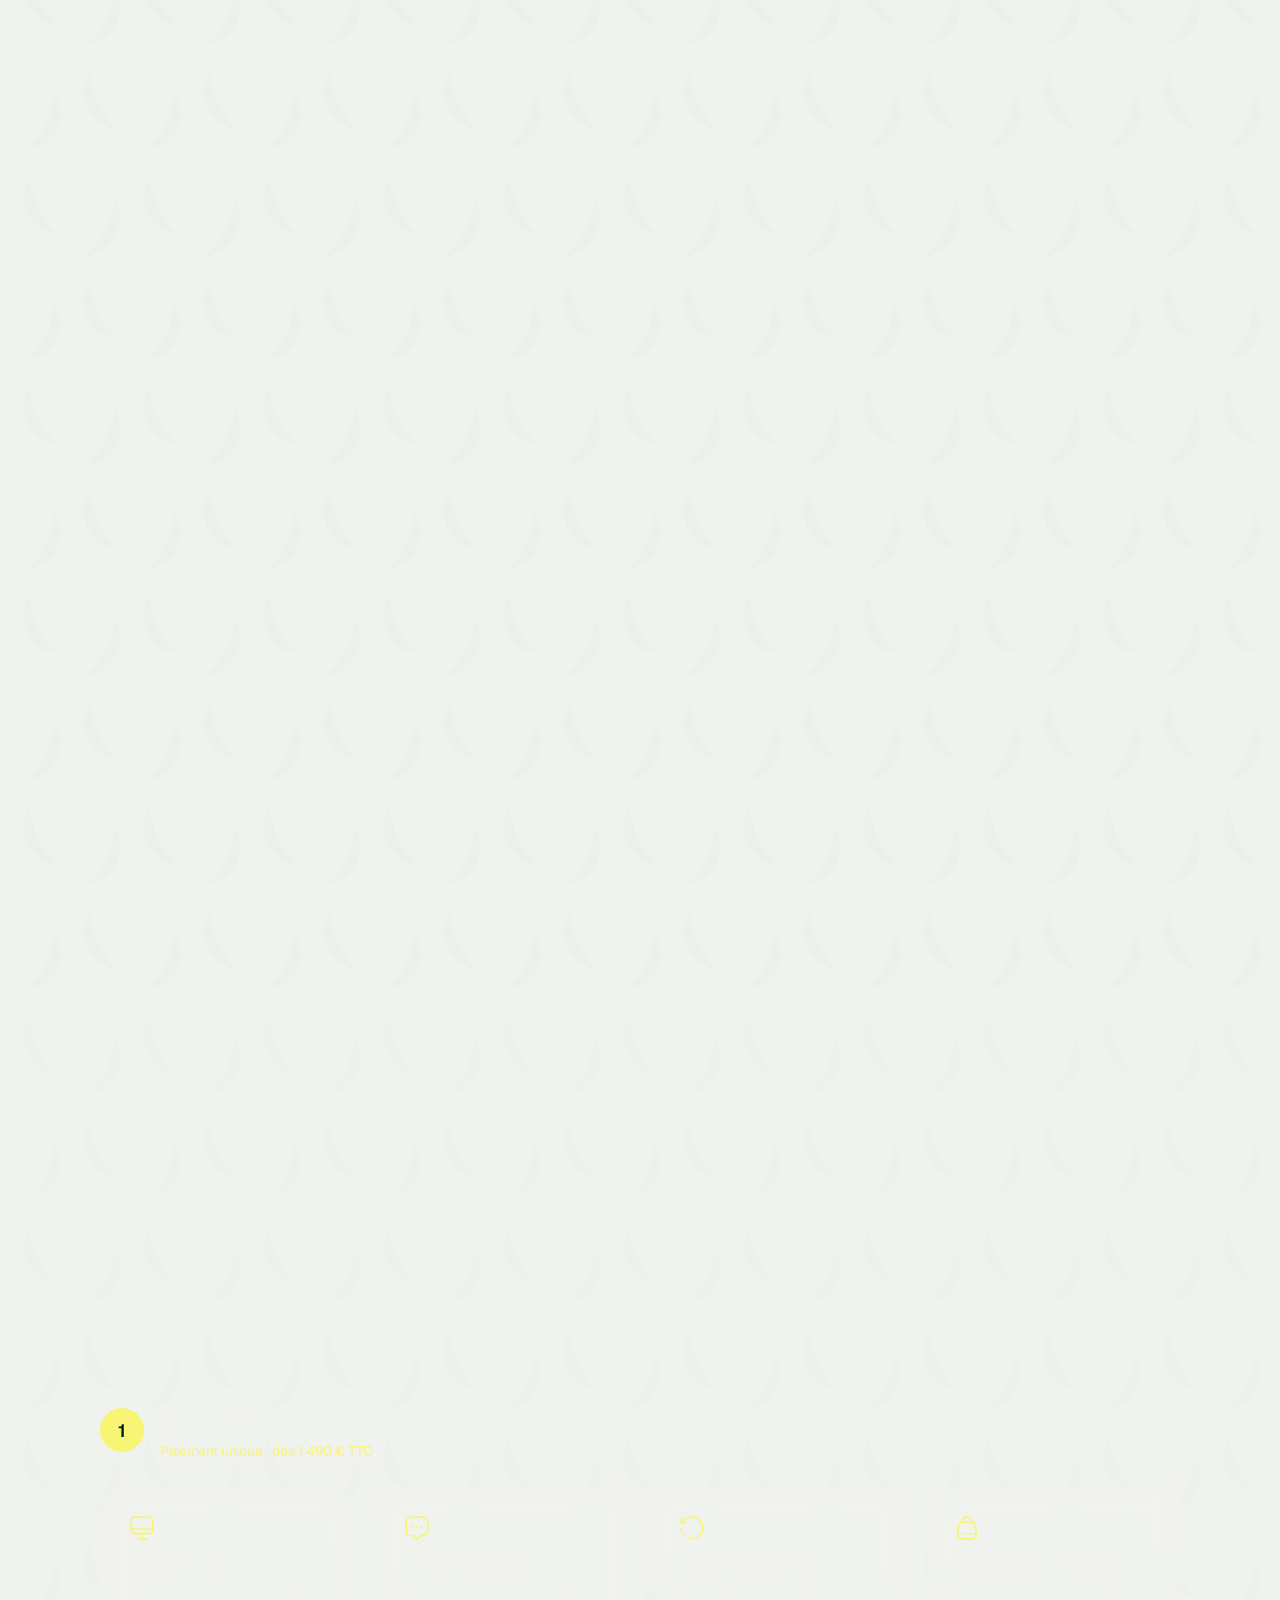
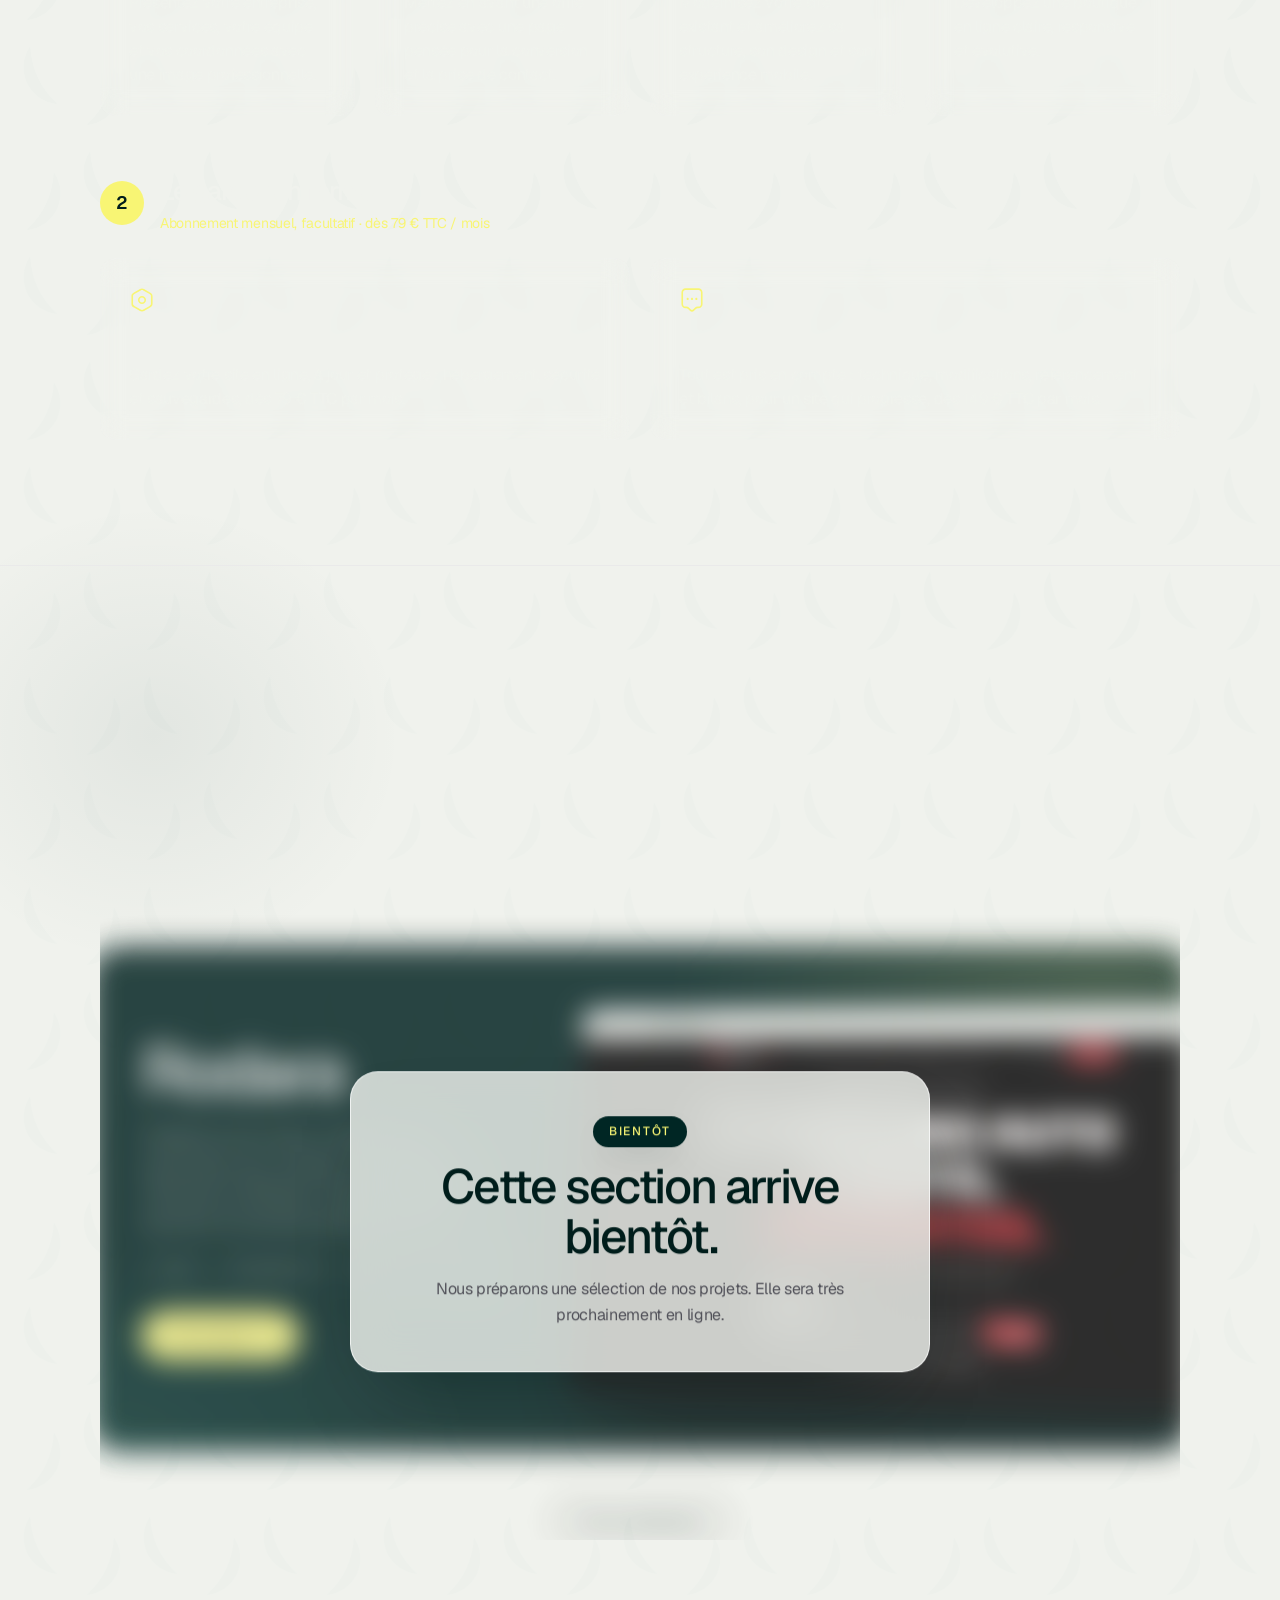
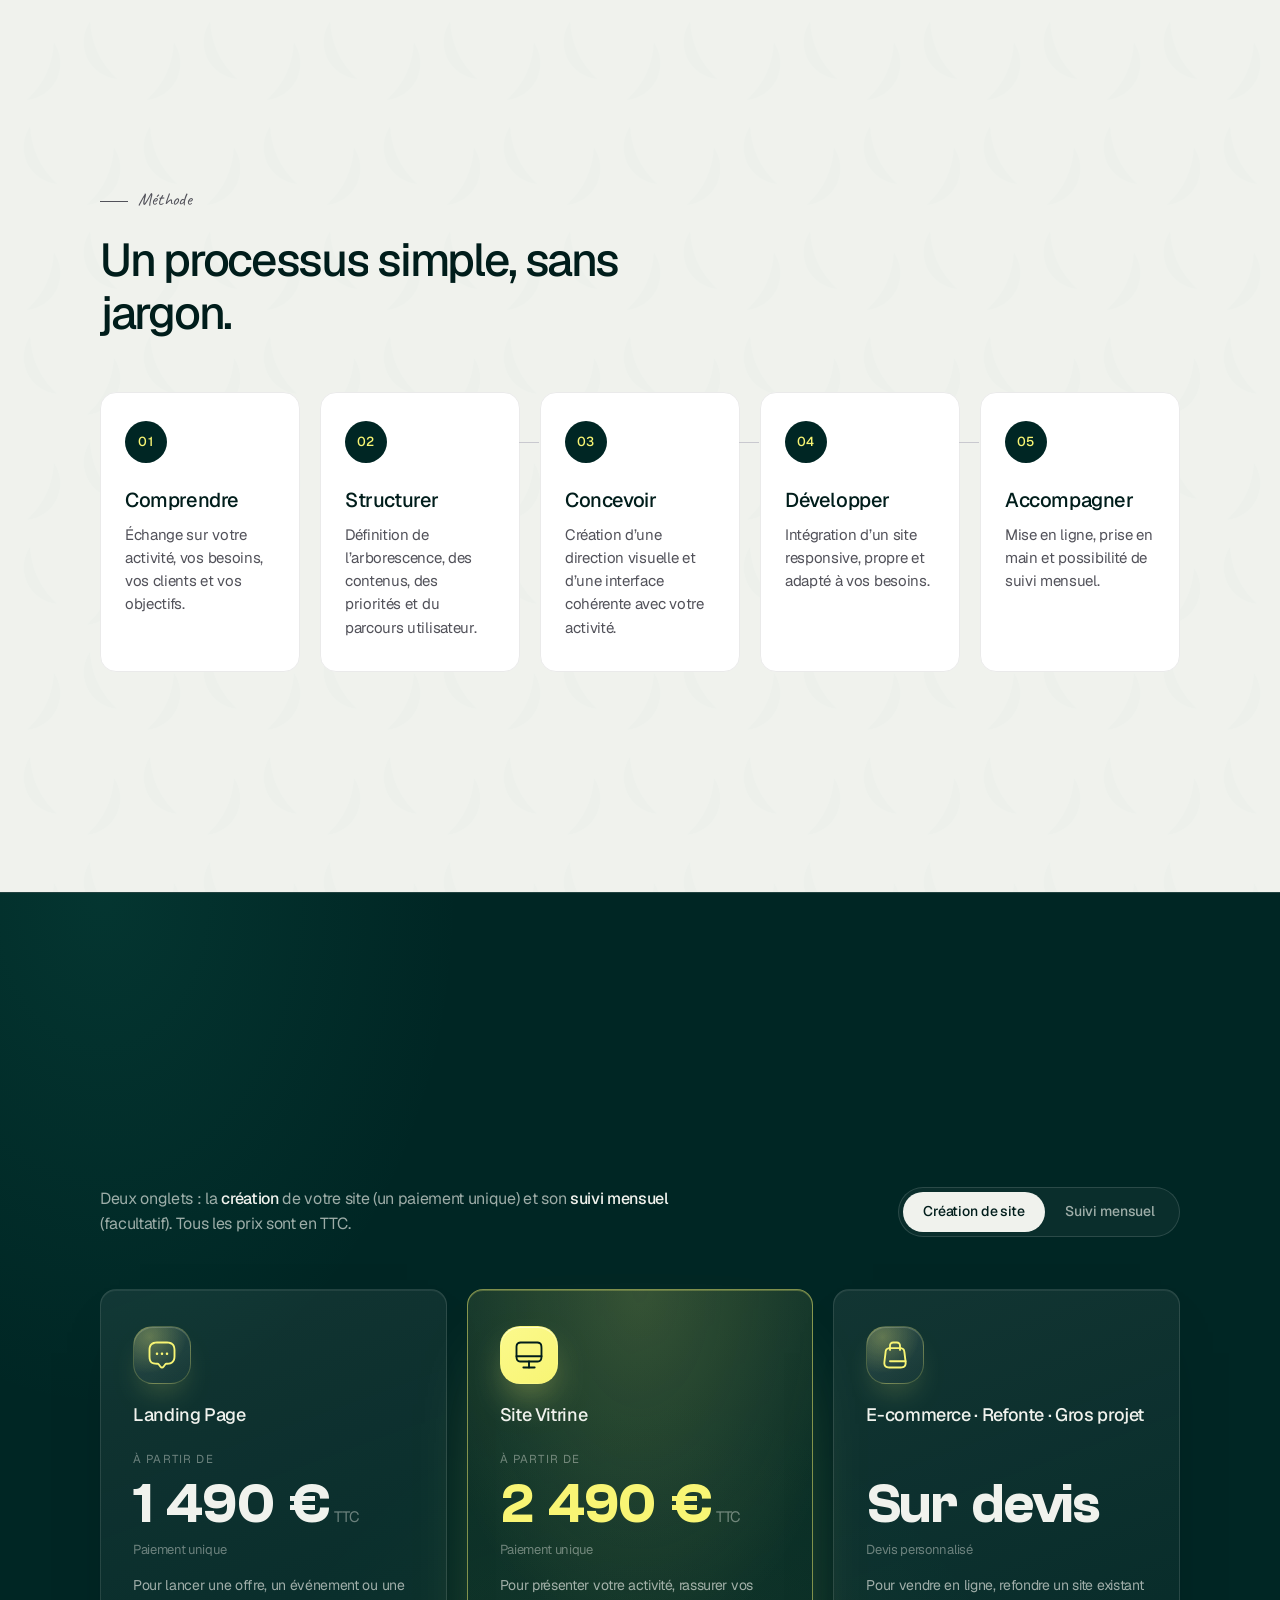
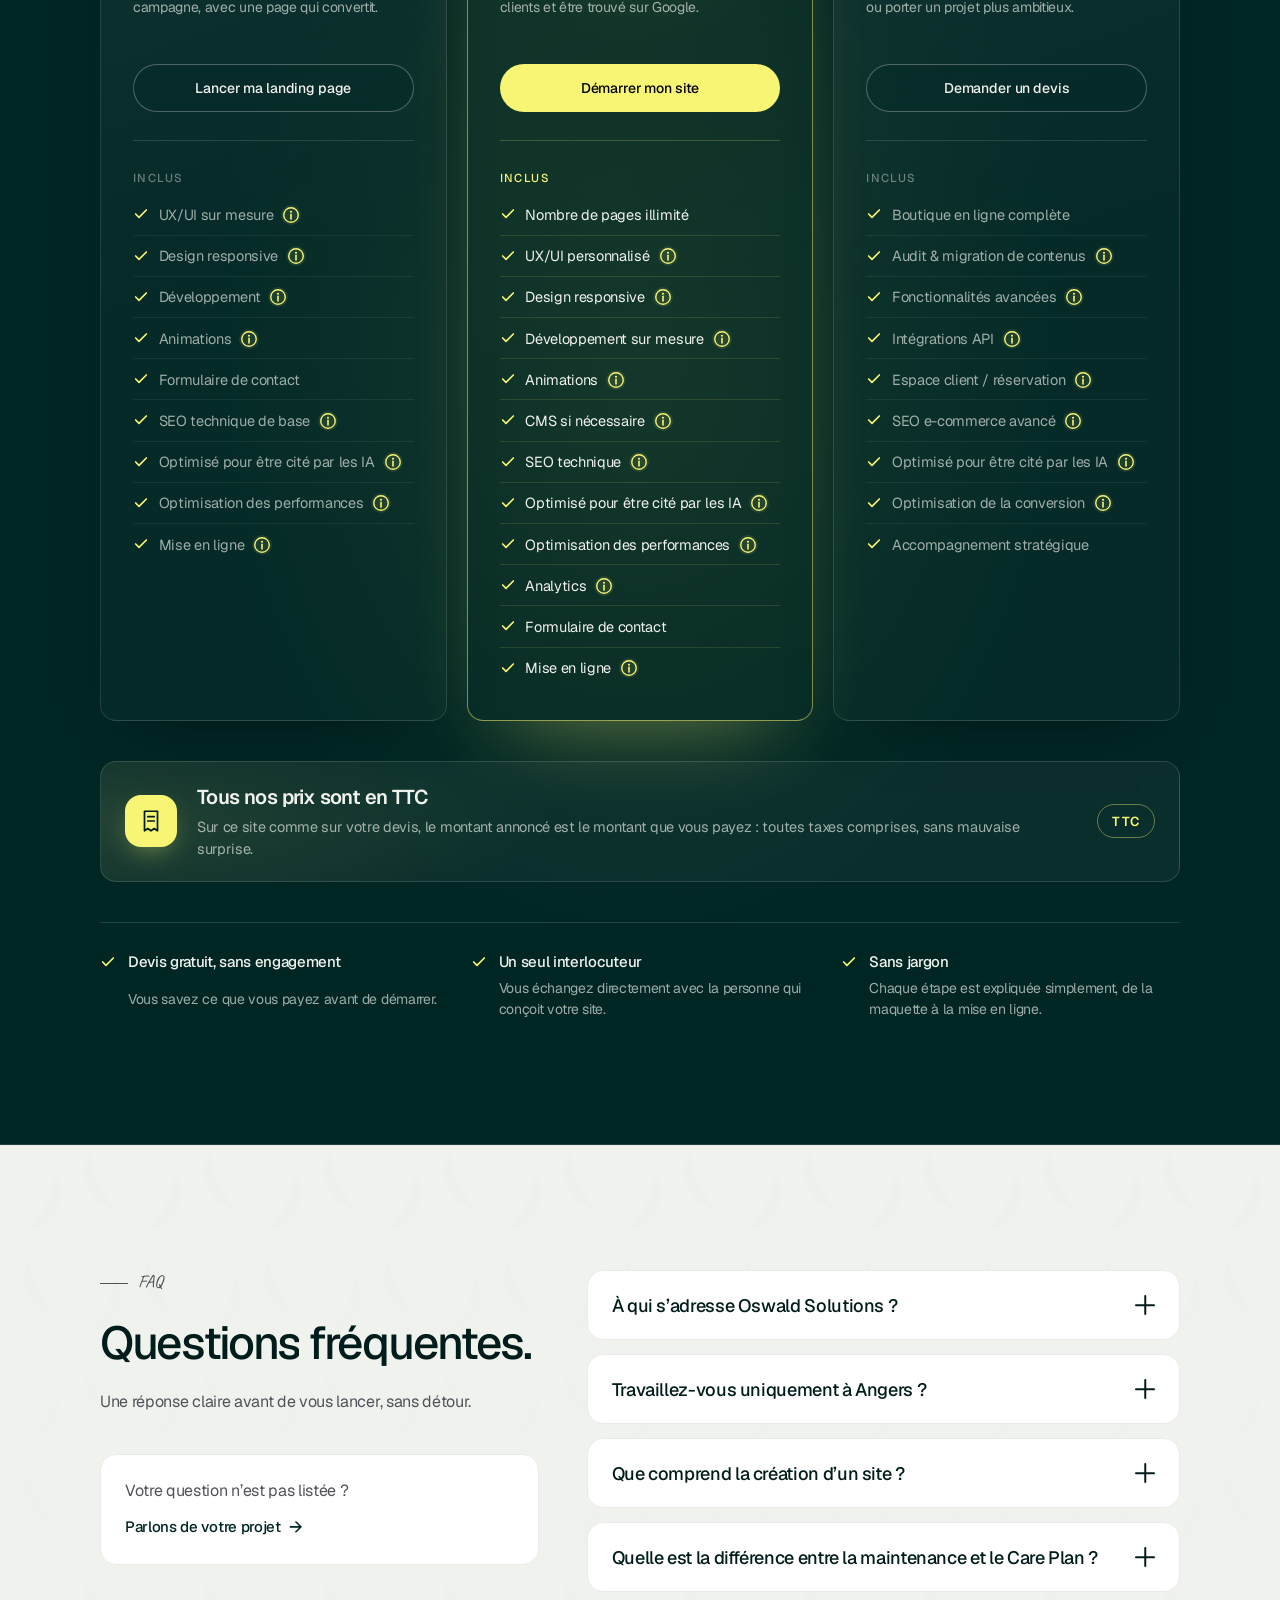
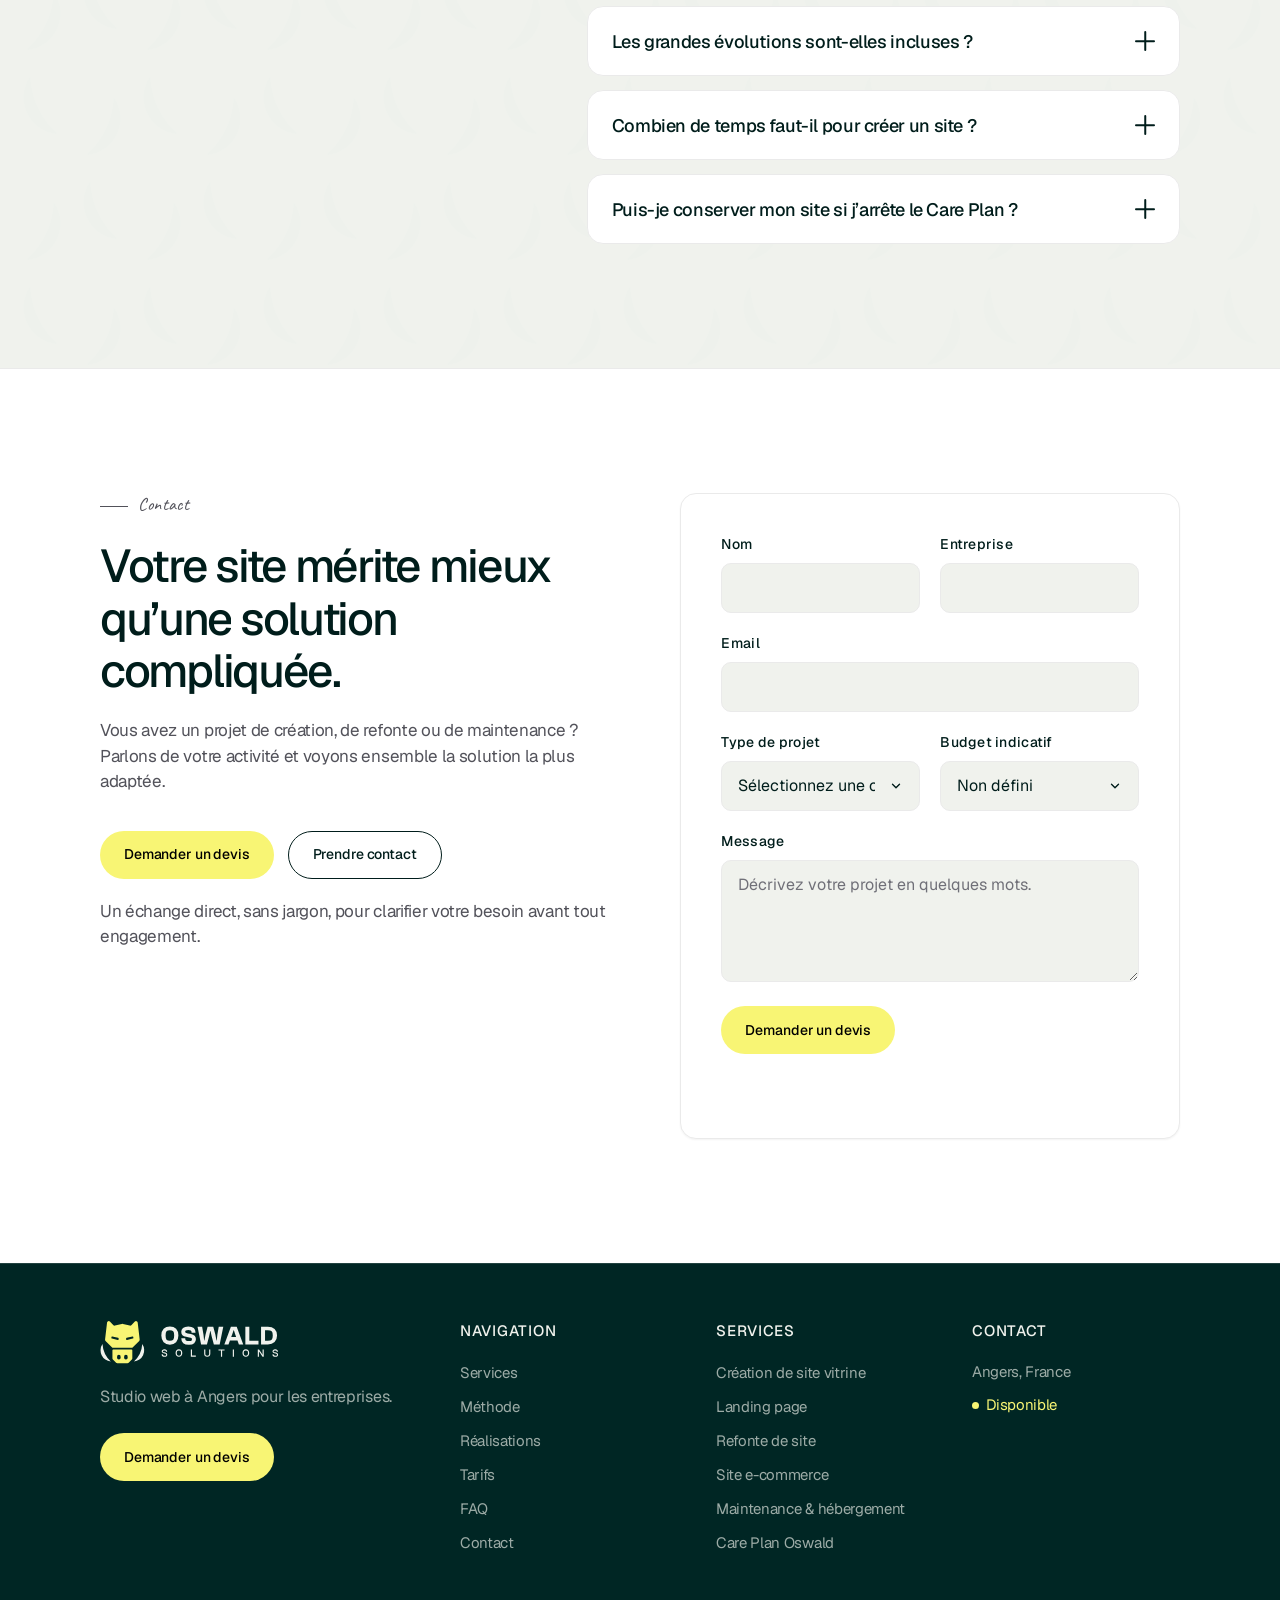
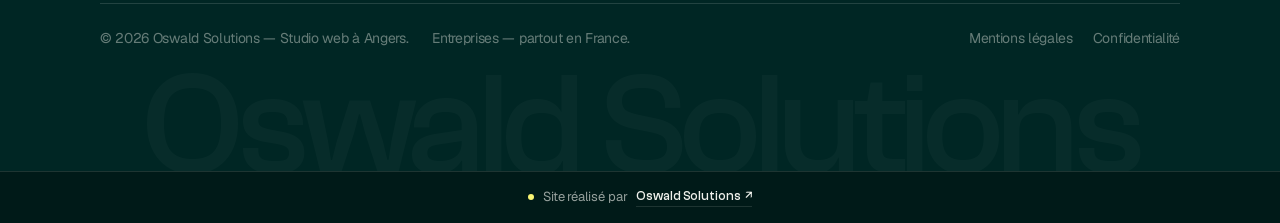
==== commit 264c826b: "Hero : retrait des étoiles filantes Co-Authored-By: Claude Sonnet 5.5 <noreply@anthropic.com> Claude" ====
--- a/index.html
+++ b/index.html
@@ -32,7 +32,7 @@
   <meta name="twitter:image:alt" content="Oswald Solutions — sites web clairs et bien suivis pour les entreprises">
   <link rel="preload" href="/assets/fonts/geist-variable.woff2" as="font" type="font/woff2" crossorigin>
   <link rel="stylesheet" href="assets/css/style.css?v=20272">
-  <link rel="stylesheet" href="assets/css/animations.css?v=20260">
+  <link rel="stylesheet" href="assets/css/animations.css?v=20261">
   <link rel="stylesheet" href="assets/css/mobilenav.css?v=20260">
   <link rel="stylesheet" href="assets/css/megamenu.css?v=20260">
   <link rel="stylesheet" href="assets/css/pricing.css?v=20266">
@@ -1010,7 +1010,7 @@
     </svg>
   </a>
   <script src="assets/js/main.js?v=20263" defer></script>
-  <script src="assets/js/animations.js?v=20260" defer></script>
+  <script src="assets/js/animations.js?v=20261" defer></script>
   <script src="assets/js/pricing.js?v=20260" defer></script>
   <script src="assets/js/pricing-tips.js?v=20262" defer></script>
   <script src="assets/data/projects.js?v=20260" defer></script>
--- a/assets/css/animations.css
+++ b/assets/css/animations.css
@@ -329,72 +329,3 @@
   scroll-padding-top: var(--header-h, 69px);
 }
 
-/* ---------- Étoiles filantes du hero (très discrètes) ---------- */
-.hero__stars {
-  position: absolute;
-  inset: 0;
-  z-index: 0;
-  overflow: hidden;
-  pointer-events: none;
-}
-
-.hero__star {
-  --o: 0.3;
-  --a: 150deg;
-  --dx: -440px;
-  --dy: 254px;
-  --dur: 13s;
-  position: absolute;
-  left: var(--x, 70%);
-  top: var(--y, 12%);
-  width: 130px;
-  height: 1px;
-  opacity: 0;
-  background: linear-gradient(
-    90deg,
-    transparent,
-    rgba(248, 245, 116, 0.55) 70%,
-    rgba(255, 255, 230, 0.95)
-  );
-  transform-origin: 100% 50%;
-  animation: hero-shoot var(--dur) linear infinite;
-  will-change: transform, opacity;
-}
-
-/* petite tête lumineuse */
-.hero__star::after {
-  content: "";
-  position: absolute;
-  right: -1px;
-  top: -1px;
-  width: 3px;
-  height: 3px;
-  border-radius: 50%;
-  background: #fffbe0;
-  box-shadow: 0 0 6px 1px rgba(248, 245, 116, 0.6);
-}
-
-/* la traînée n'est visible que ~1,3 s sur tout le cycle */
-@keyframes hero-shoot {
-  0% {
-    opacity: 0;
-    transform: translate3d(0, 0, 0) rotate(var(--a));
-  }
-  1.5% {
-    opacity: var(--o);
-  }
-  10% {
-    opacity: 0;
-    transform: translate3d(var(--dx), var(--dy), 0) rotate(var(--a));
-  }
-  100% {
-    opacity: 0;
-    transform: translate3d(var(--dx), var(--dy), 0) rotate(var(--a));
-  }
-}
-
-@media (prefers-reduced-motion: reduce) {
-  .hero__stars {
-    display: none;
-  }
-}
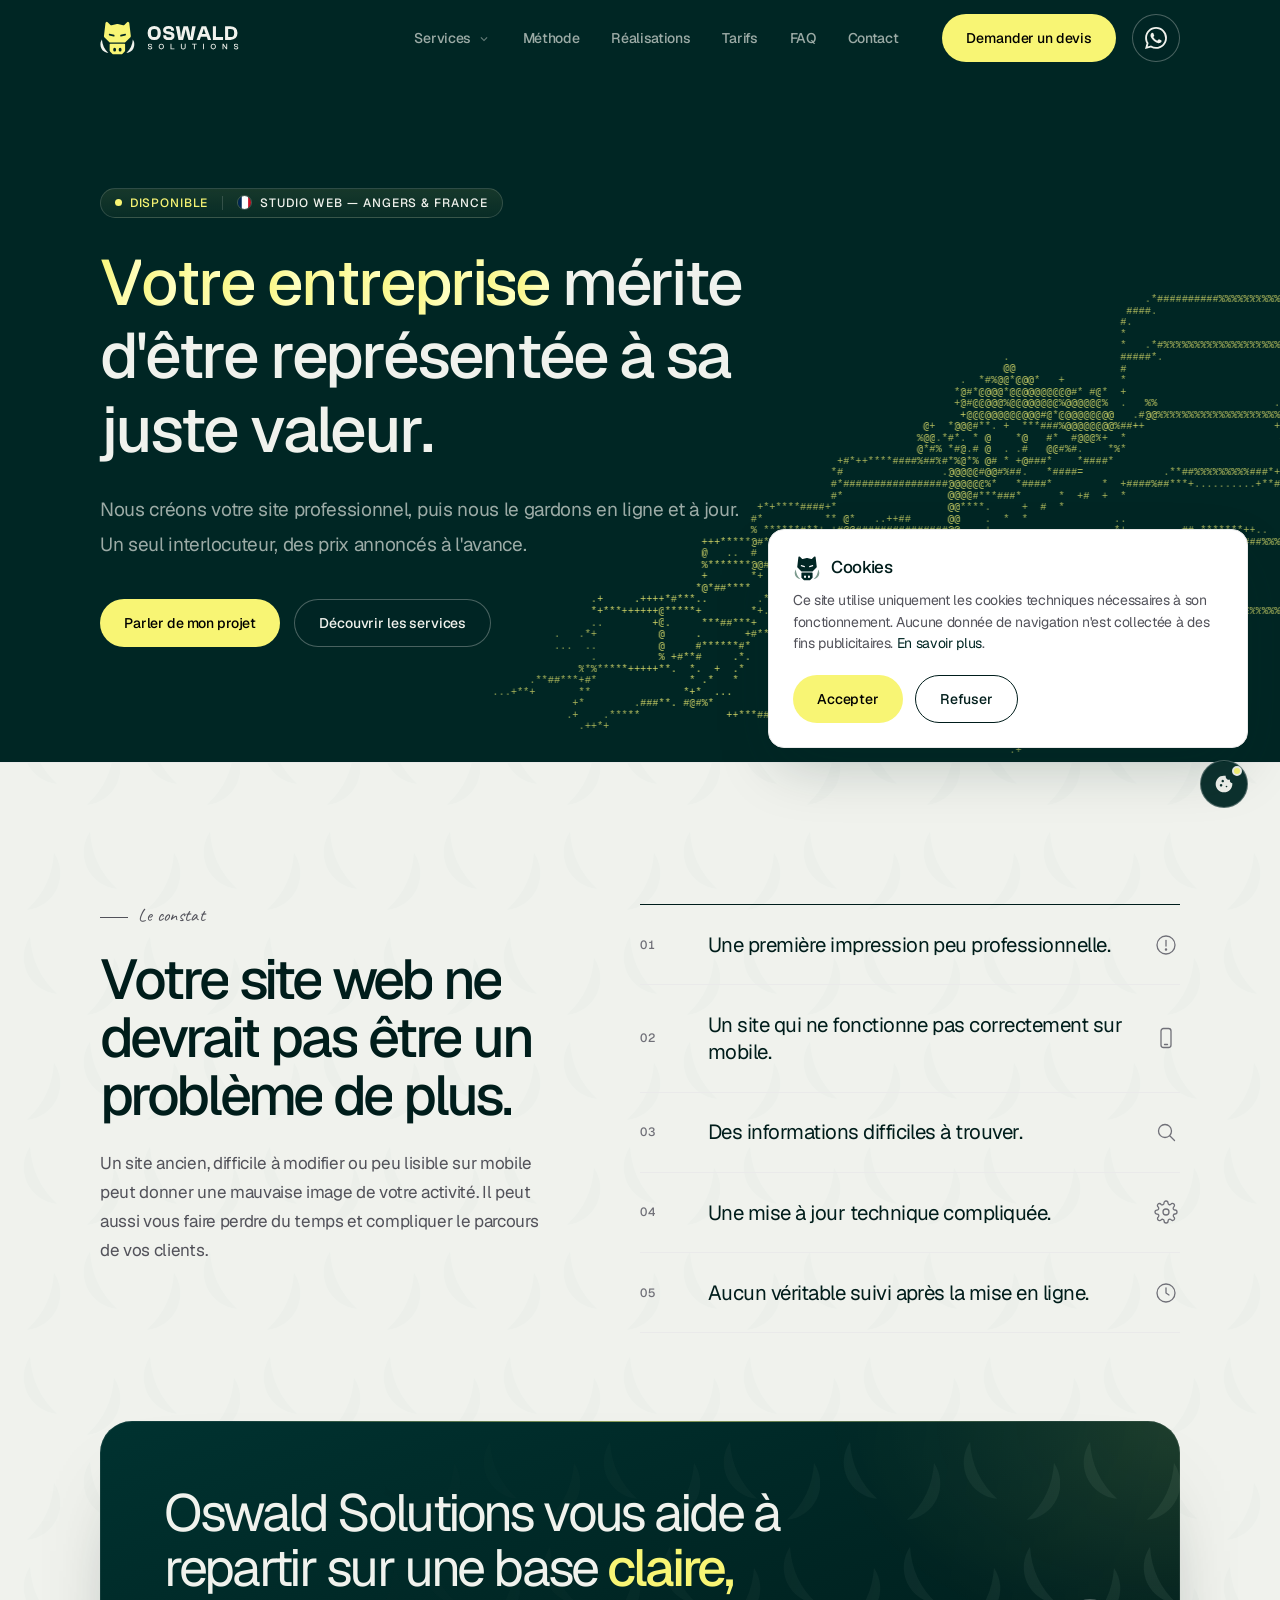
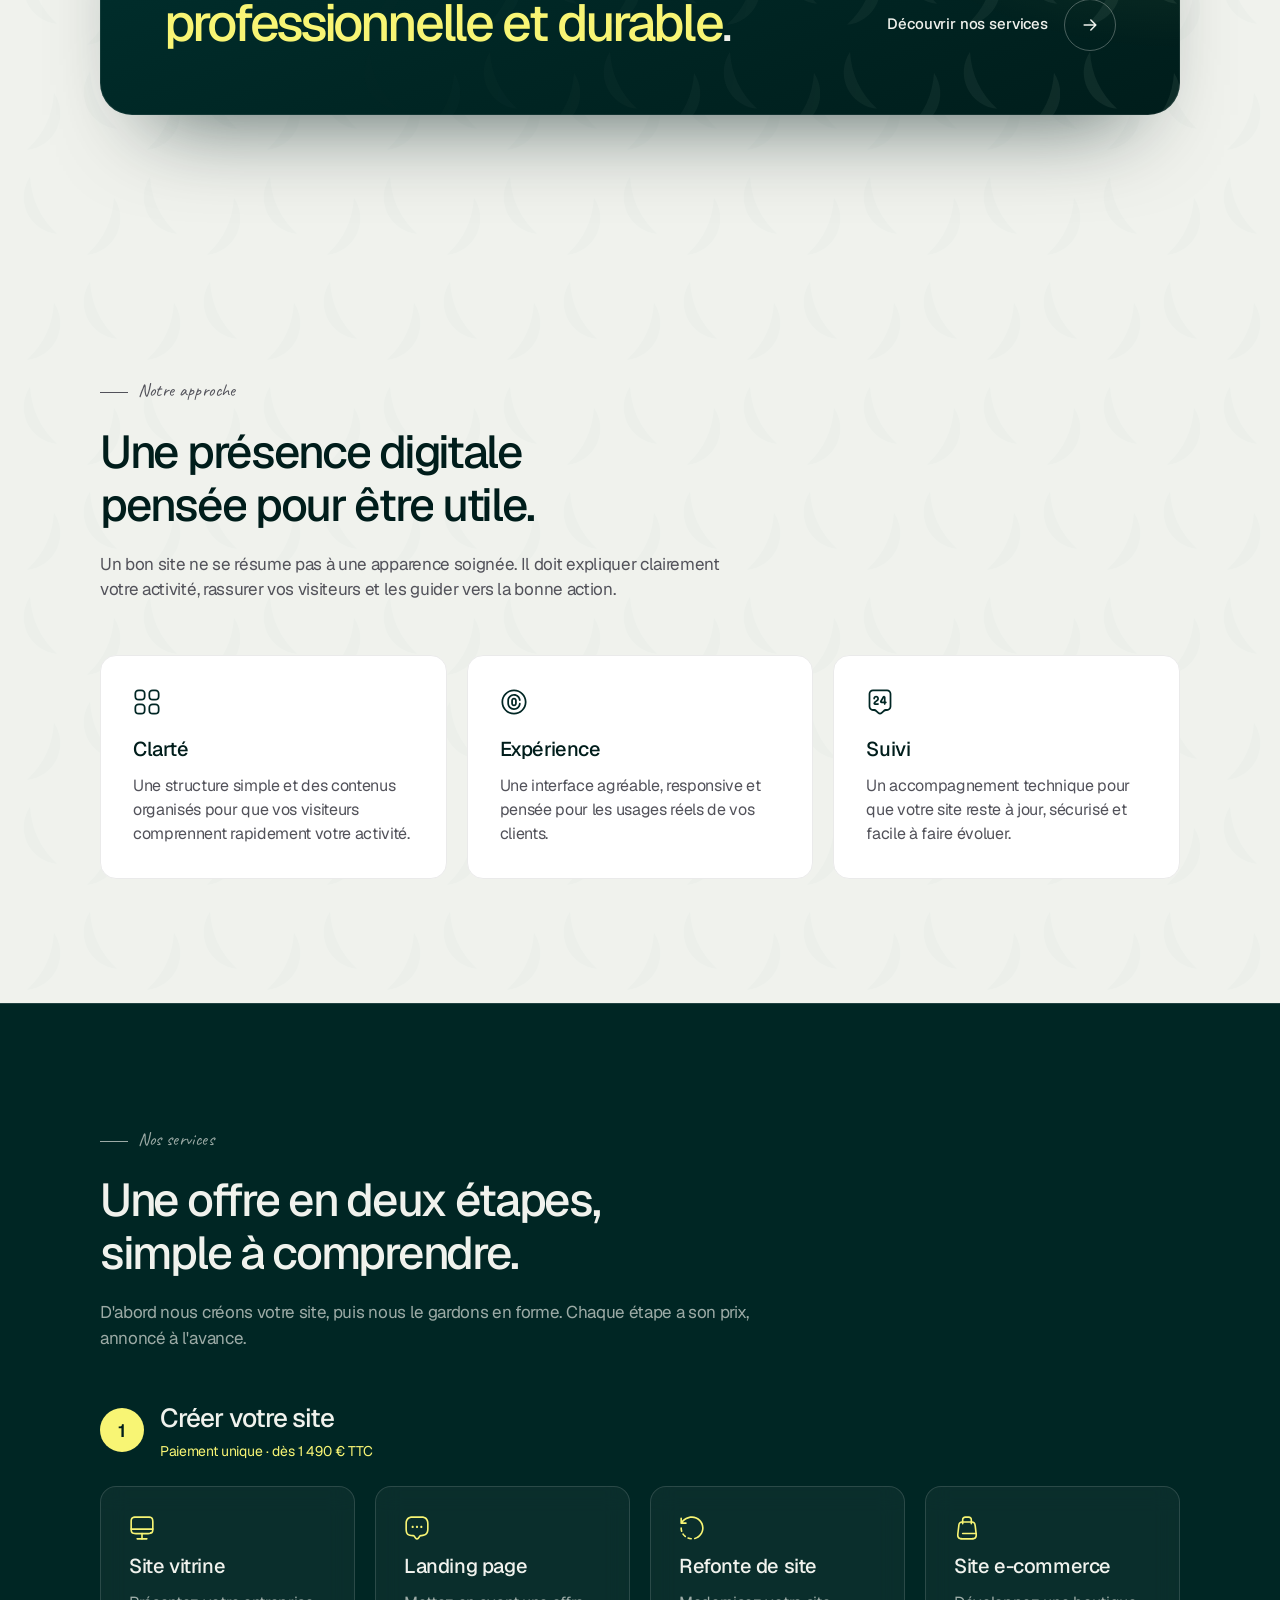
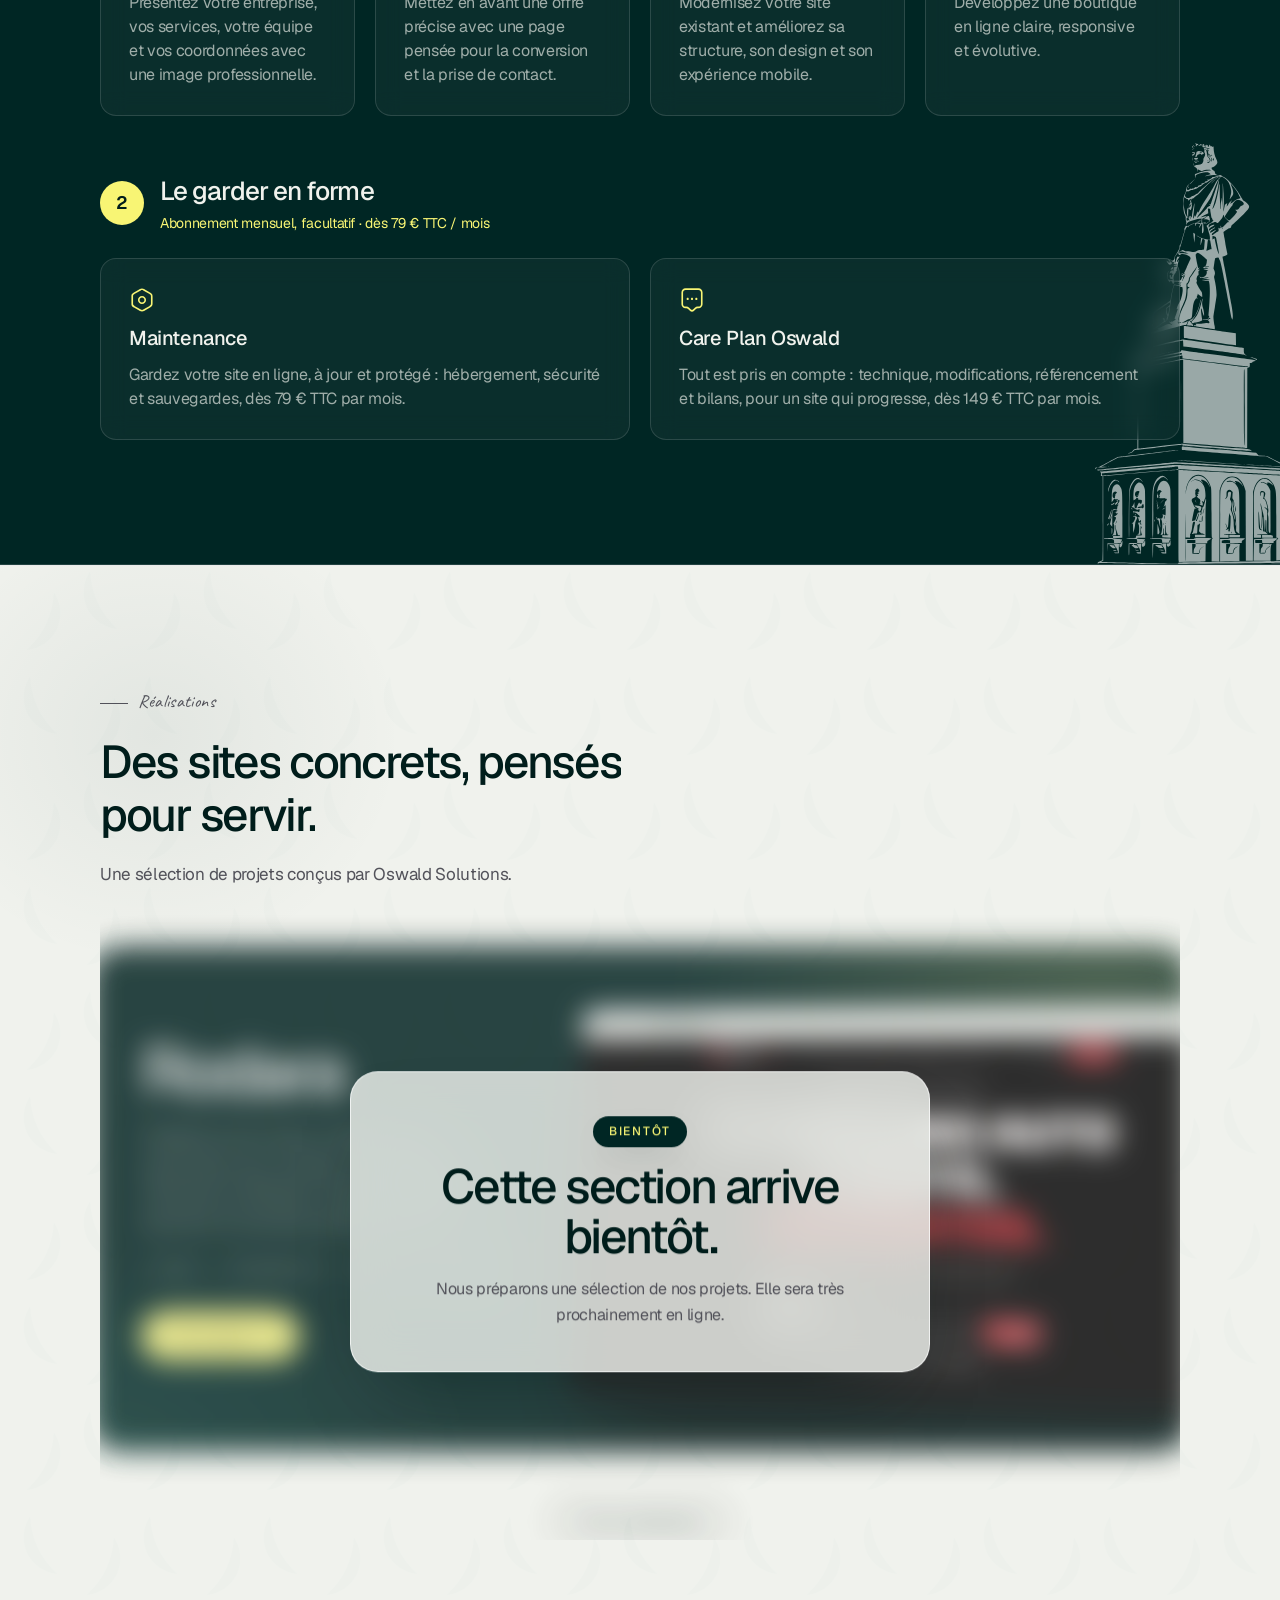
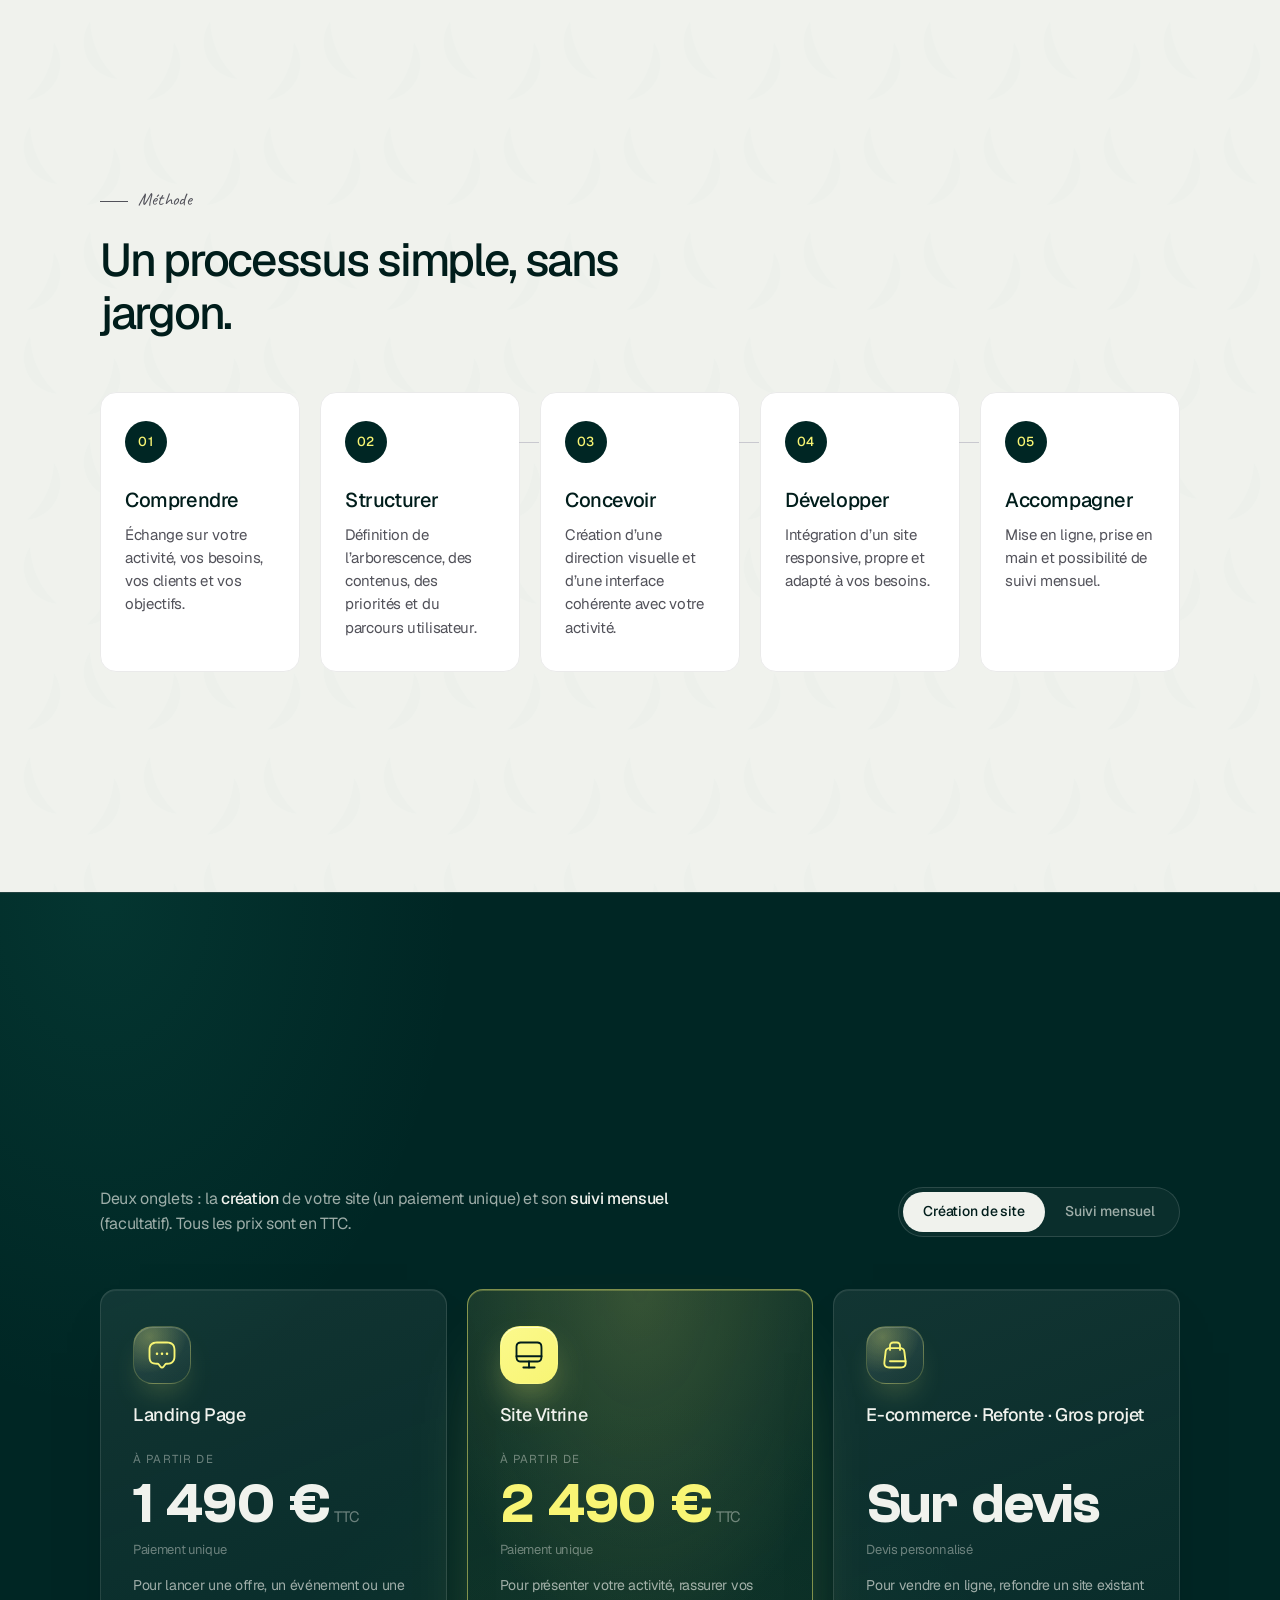
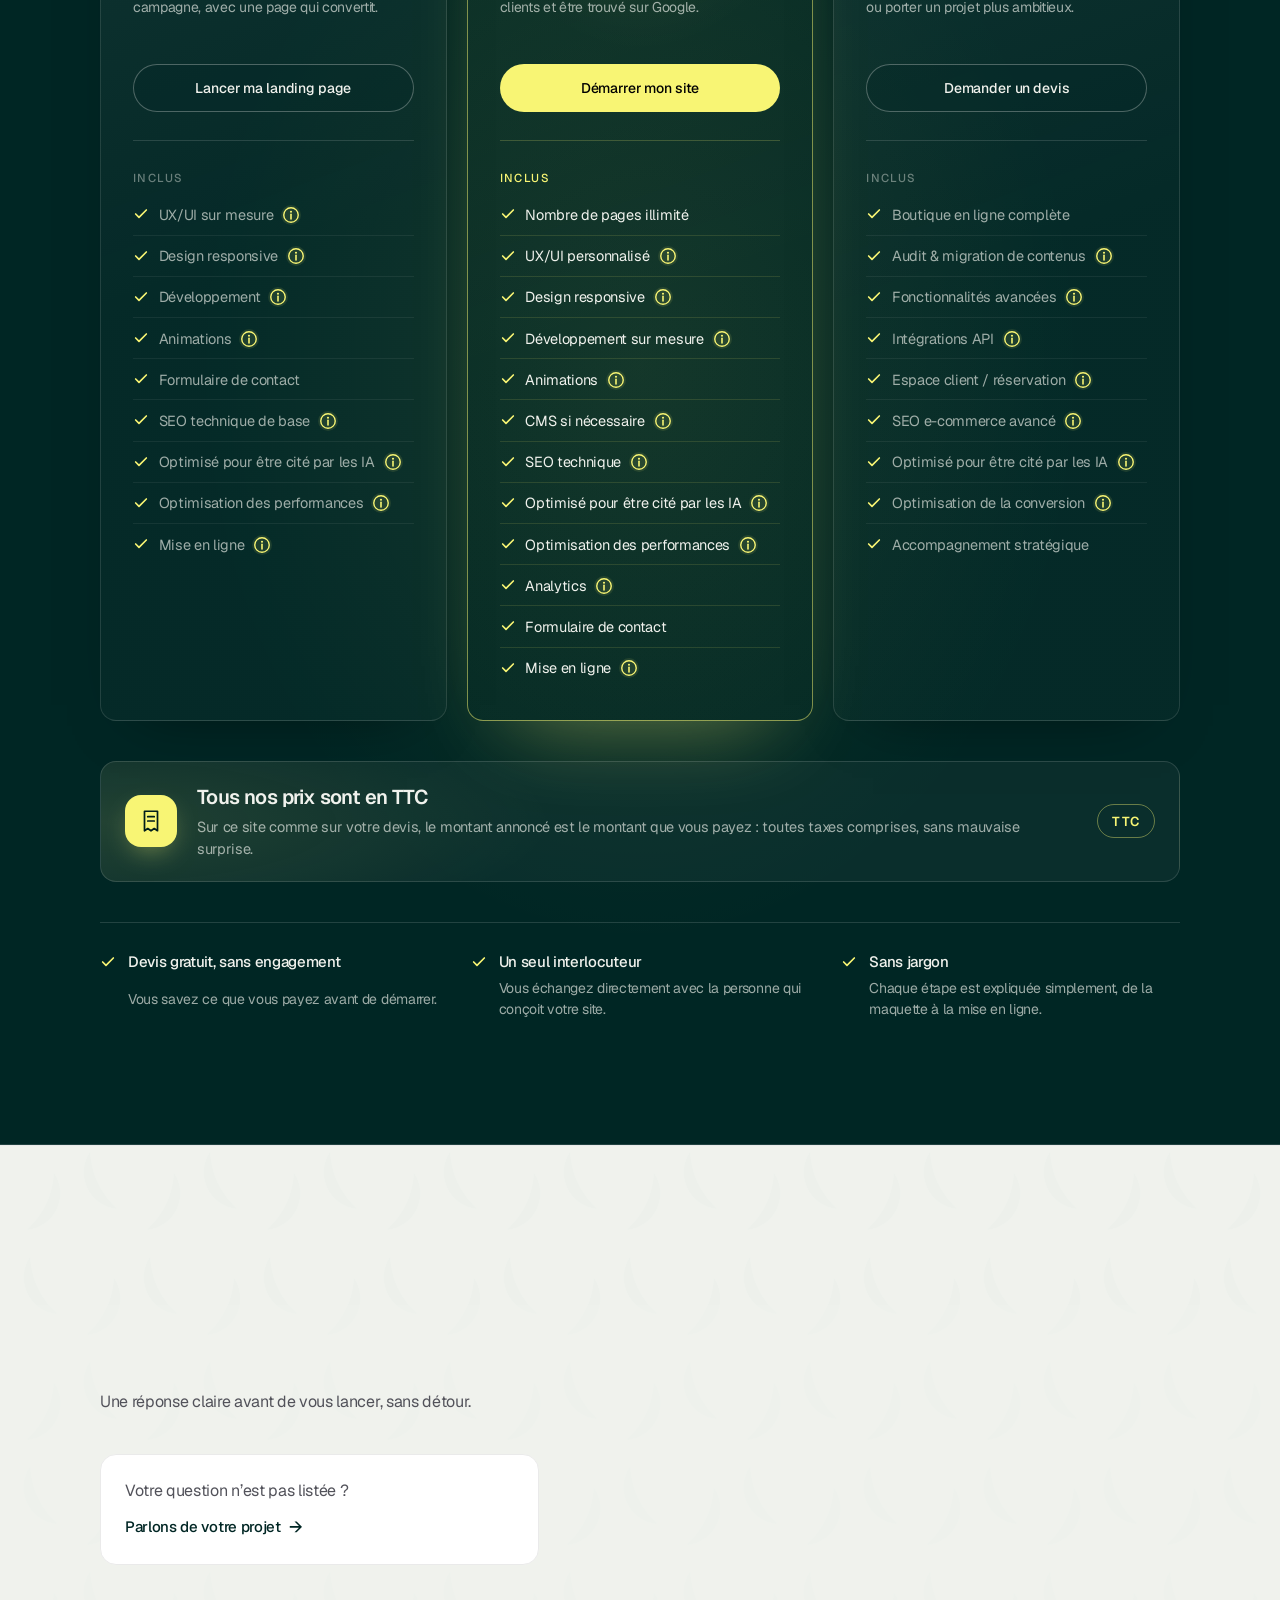
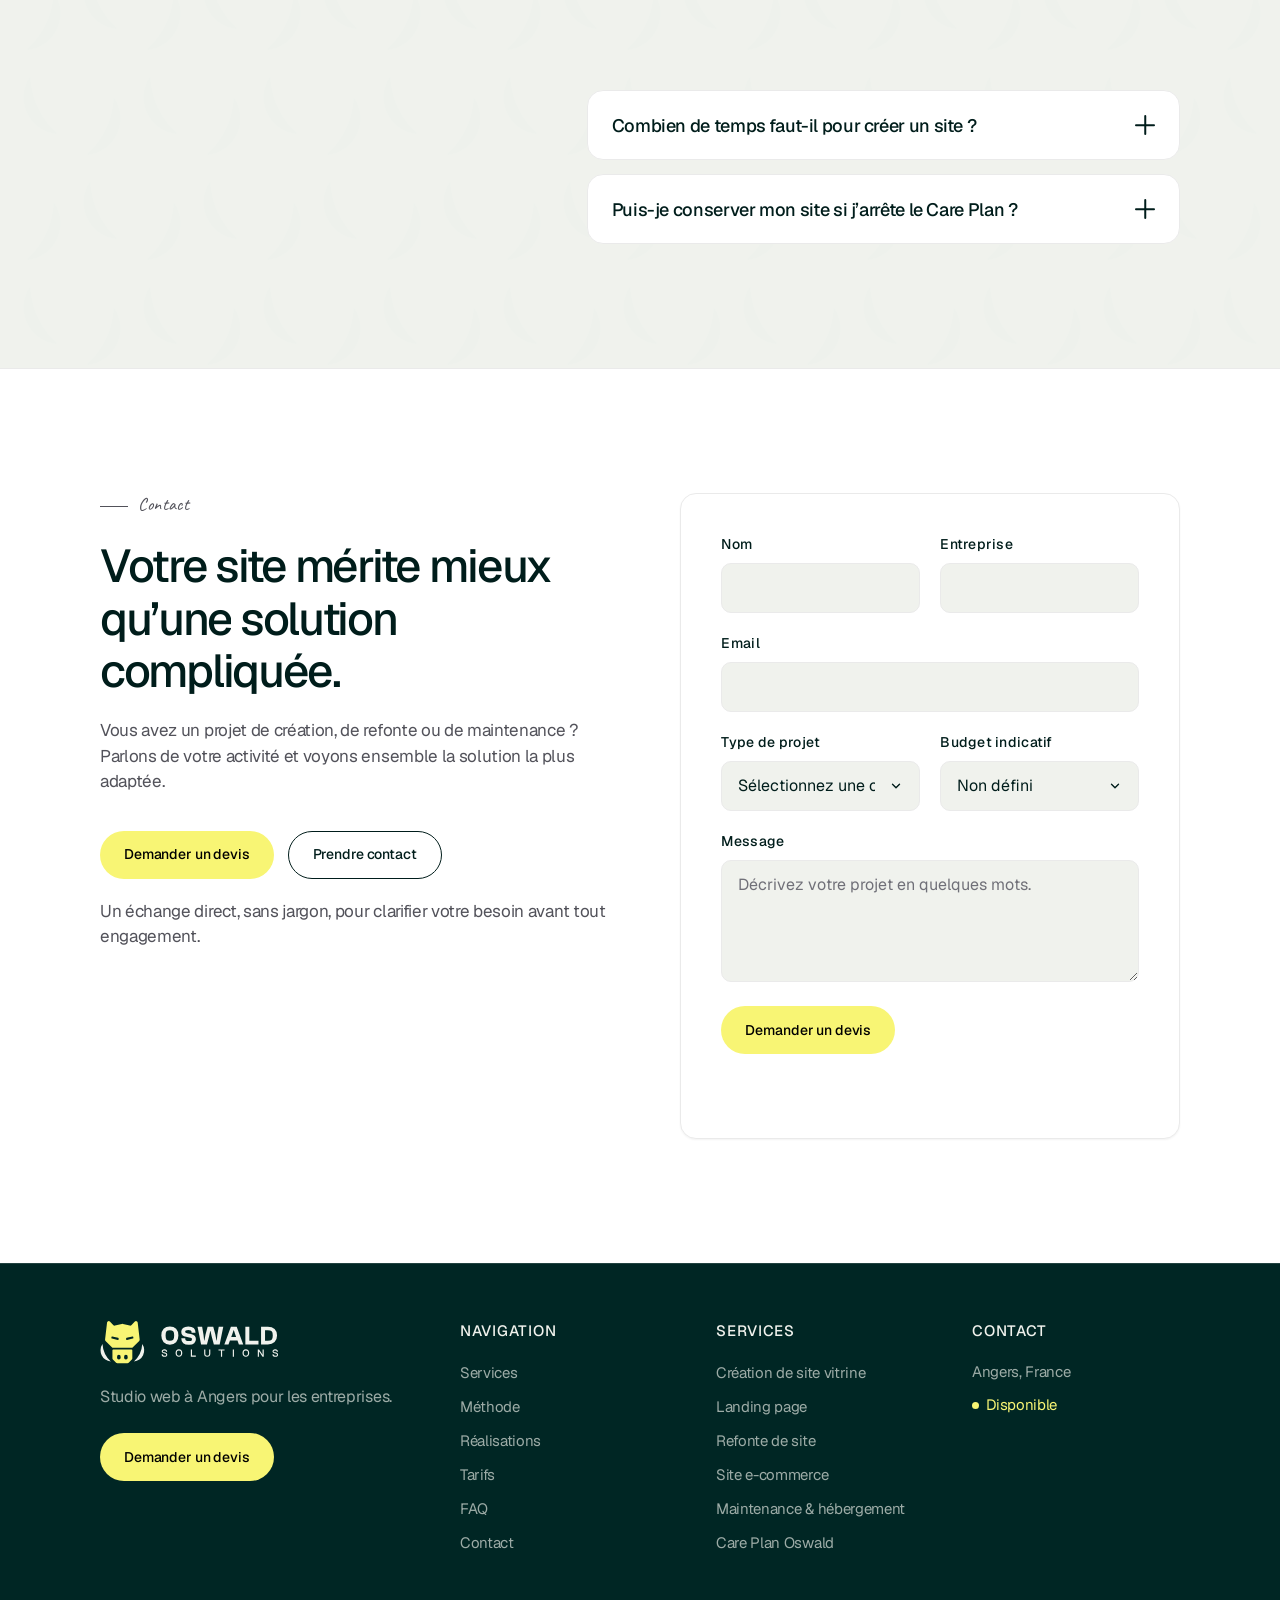
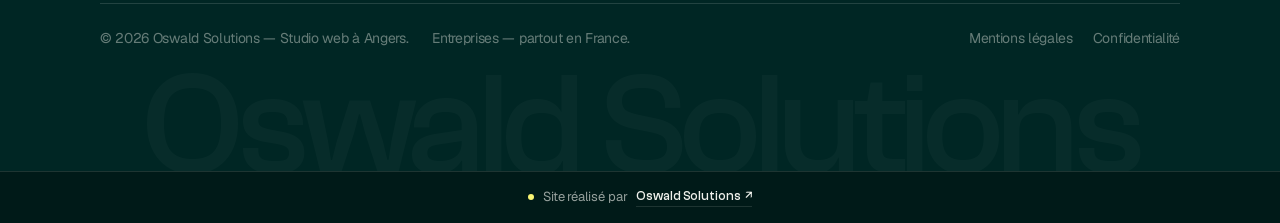
==== commit c591eab4: "Hero : le château devient une animation ASCII (décodage du bas vers le haut, reflet, scintillement) " ====
--- a/index.html
+++ b/index.html
@@ -31,7 +31,7 @@
   <meta name="twitter:image" content="https://oswaldsolutions.fr/assets/og/og-image.png">
   <meta name="twitter:image:alt" content="Oswald Solutions — sites web clairs et bien suivis pour les entreprises">
   <link rel="preload" href="/assets/fonts/geist-variable.woff2" as="font" type="font/woff2" crossorigin>
-  <link rel="stylesheet" href="assets/css/style.css?v=20272">
+  <link rel="stylesheet" href="assets/css/style.css?v=20273">
   <link rel="stylesheet" href="assets/css/animations.css?v=20261">
   <link rel="stylesheet" href="assets/css/mobilenav.css?v=20260">
   <link rel="stylesheet" href="assets/css/megamenu.css?v=20260">
@@ -364,7 +364,8 @@
         </div>
       </div>
       <div class="hero__visual" aria-hidden="true">
-        <img src="assets/svg/chateau-angers.svg" alt="" class="hero__chateau" width="1672" height="941">
+        <canvas class="hero__chateau" width="1672" height="941" aria-hidden="true"></canvas>
+        <noscript><img src="assets/svg/chateau-angers.svg" alt="" class="hero__chateau" width="1672" height="941"></noscript>
       </div>
     </section>
 
@@ -1011,6 +1012,8 @@
   </a>
   <script src="assets/js/main.js?v=20263" defer></script>
   <script src="assets/js/animations.js?v=20261" defer></script>
+  <script src="assets/data/chateau-ascii.js" defer></script>
+  <script src="assets/js/chateau-ascii.js" defer></script>
   <script src="assets/js/pricing.js?v=20260" defer></script>
   <script src="assets/js/pricing-tips.js?v=20262" defer></script>
   <script src="assets/data/projects.js?v=20260" defer></script>
--- a/assets/css/style.css
+++ b/assets/css/style.css
@@ -907,6 +907,7 @@
 }
 
 .hero__chateau {
+  display: block;
   width: 1231px;
   max-width: none;
   height: auto;
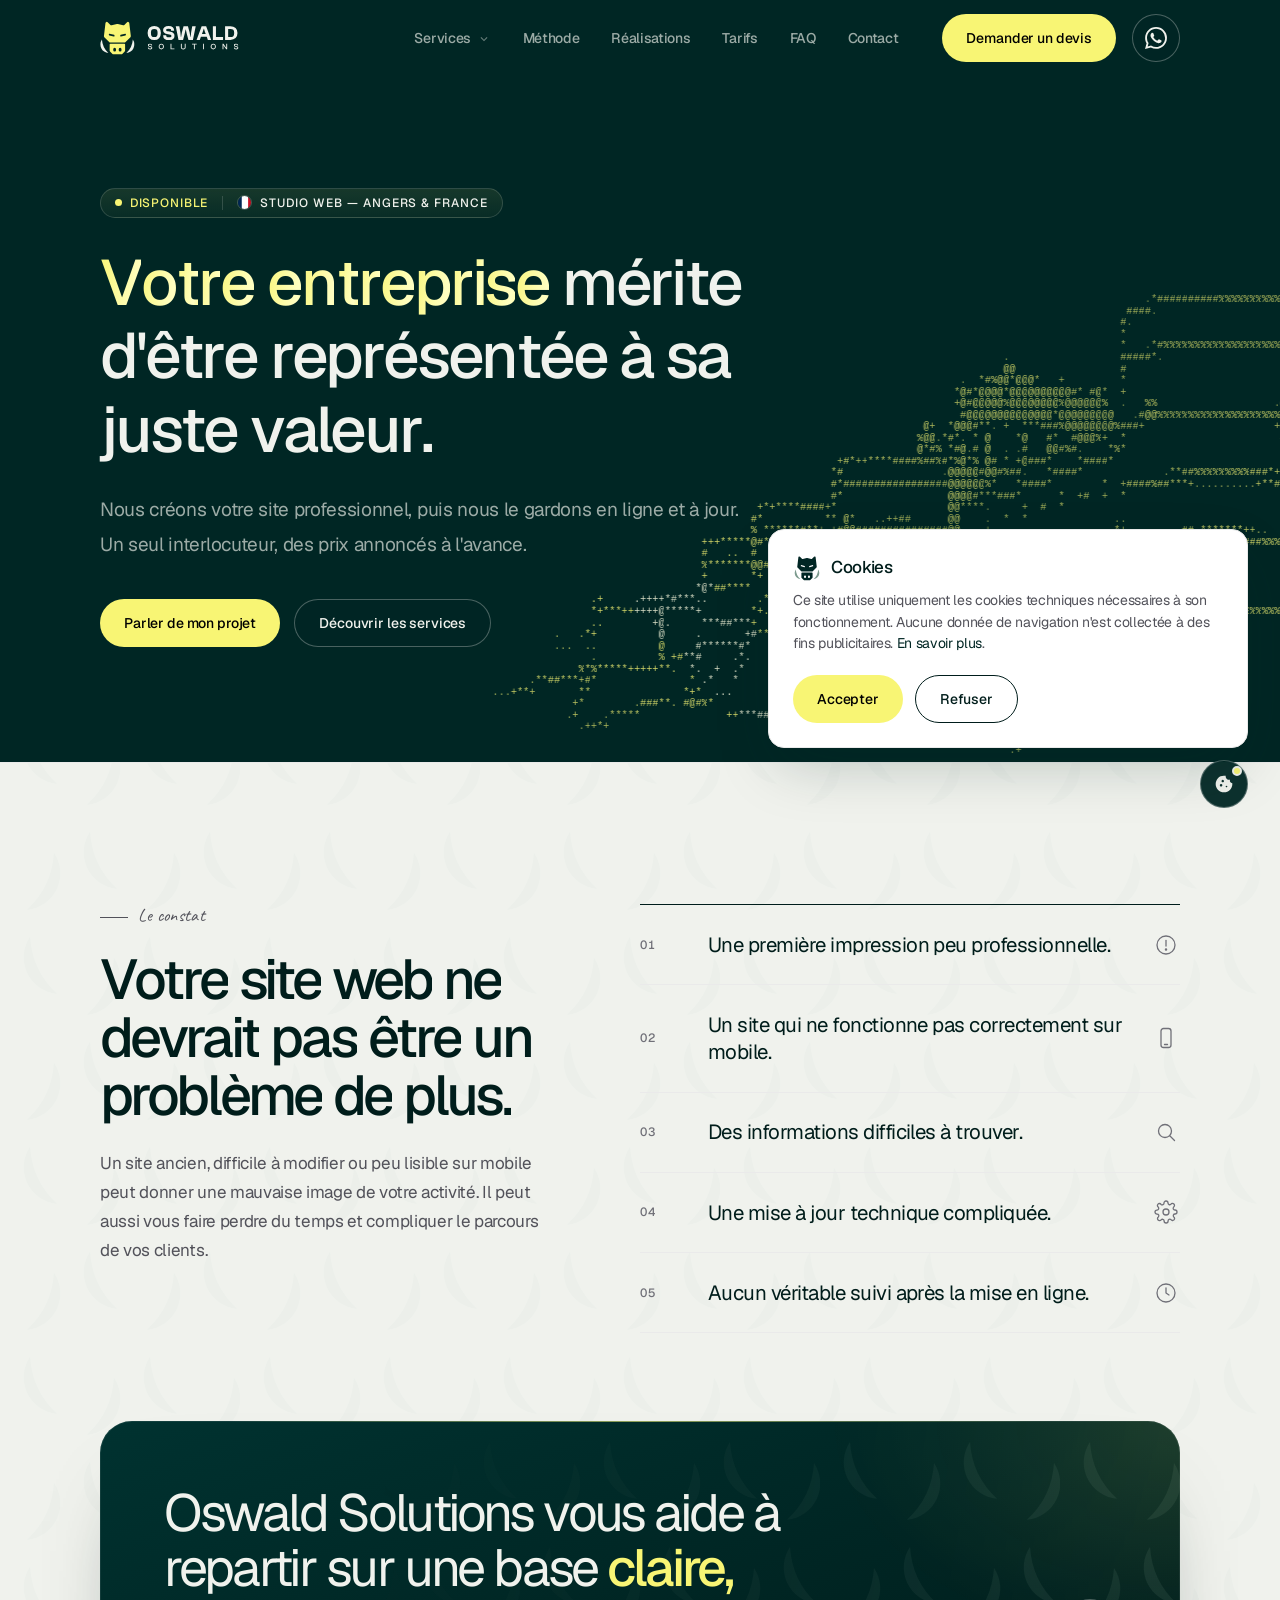
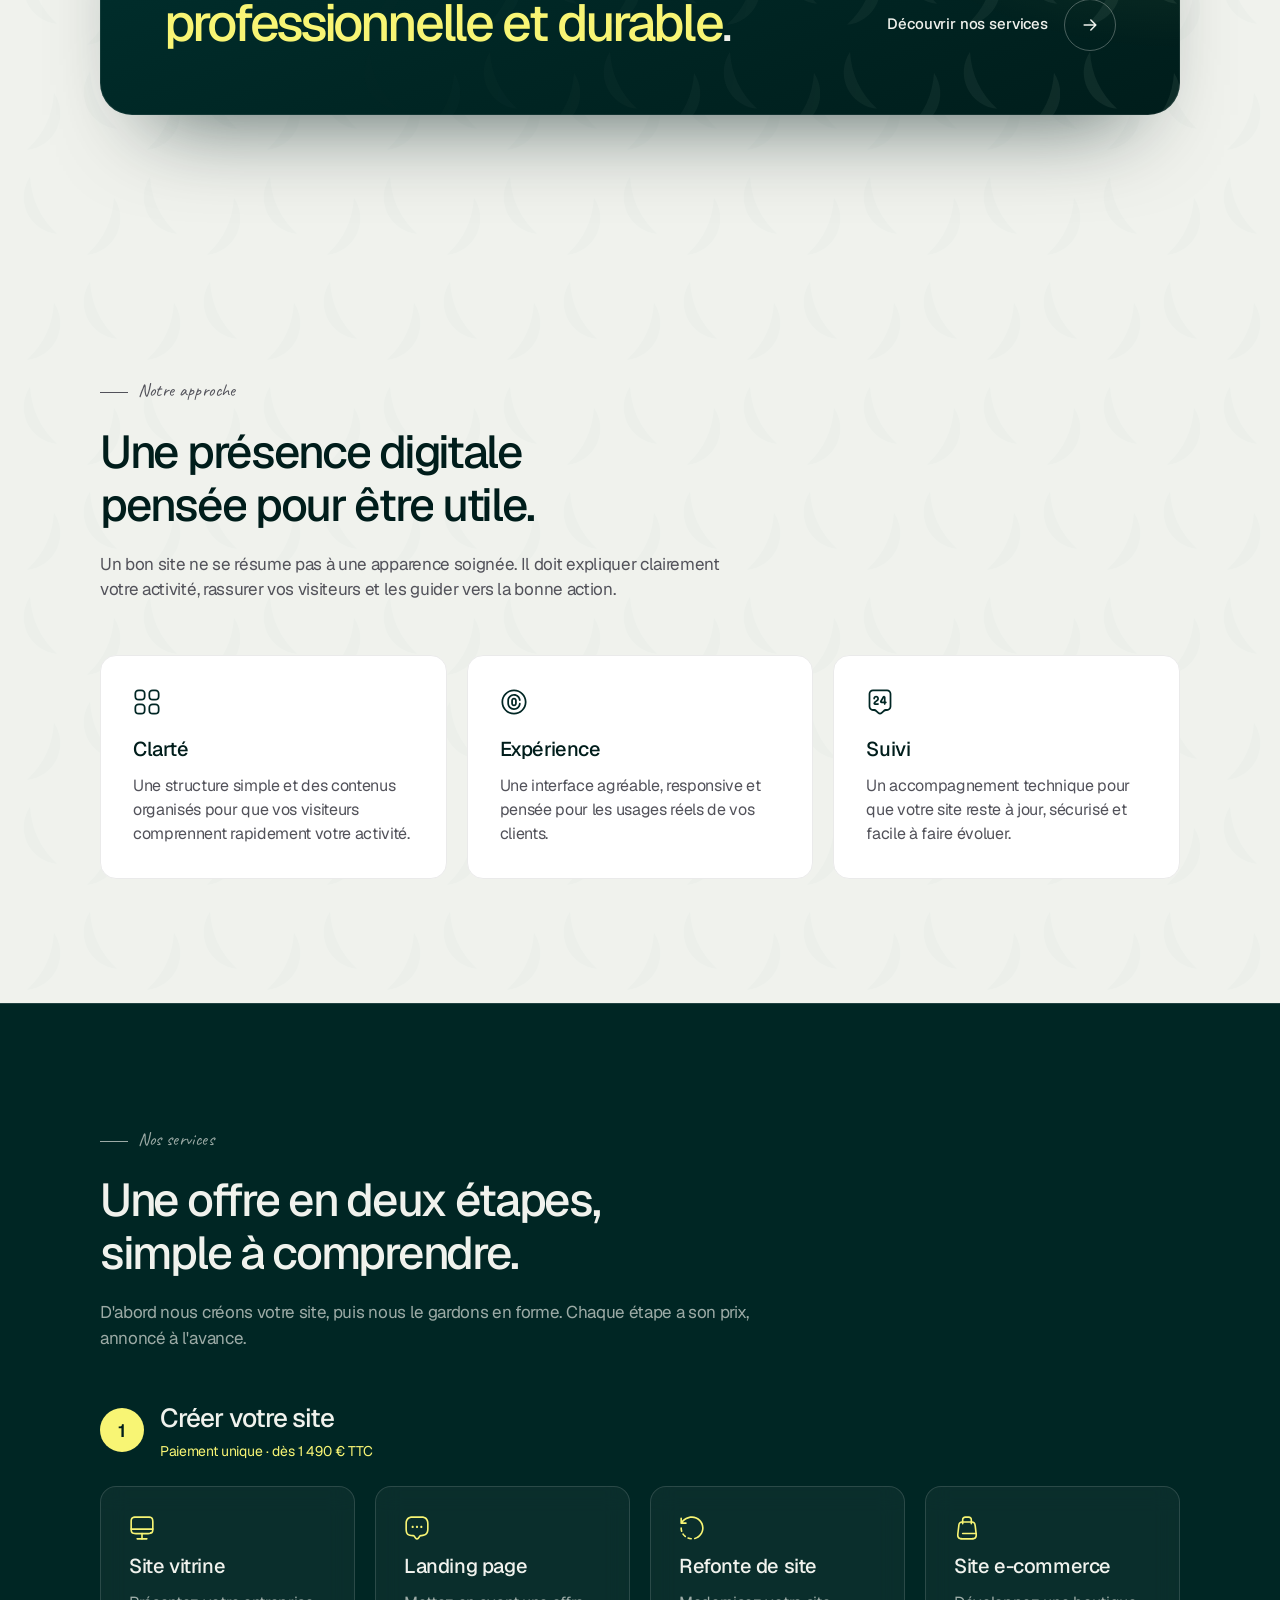
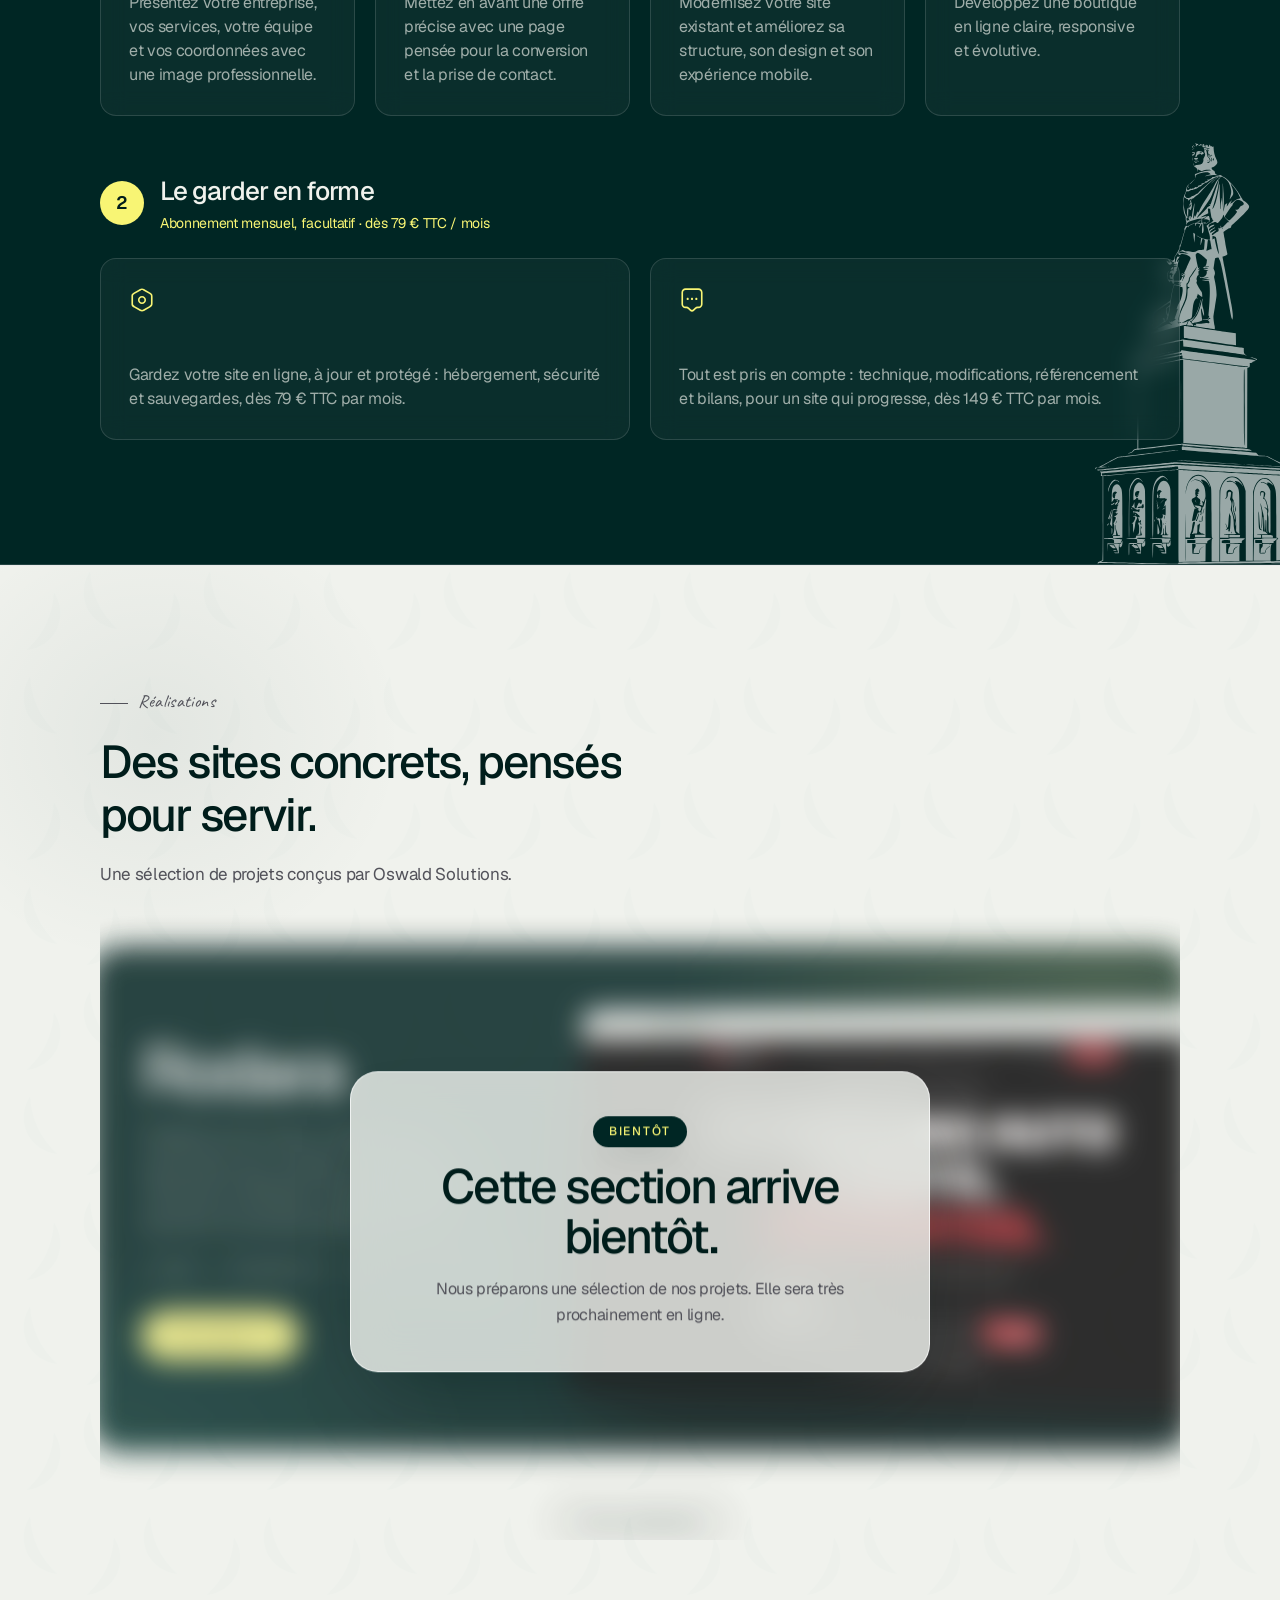
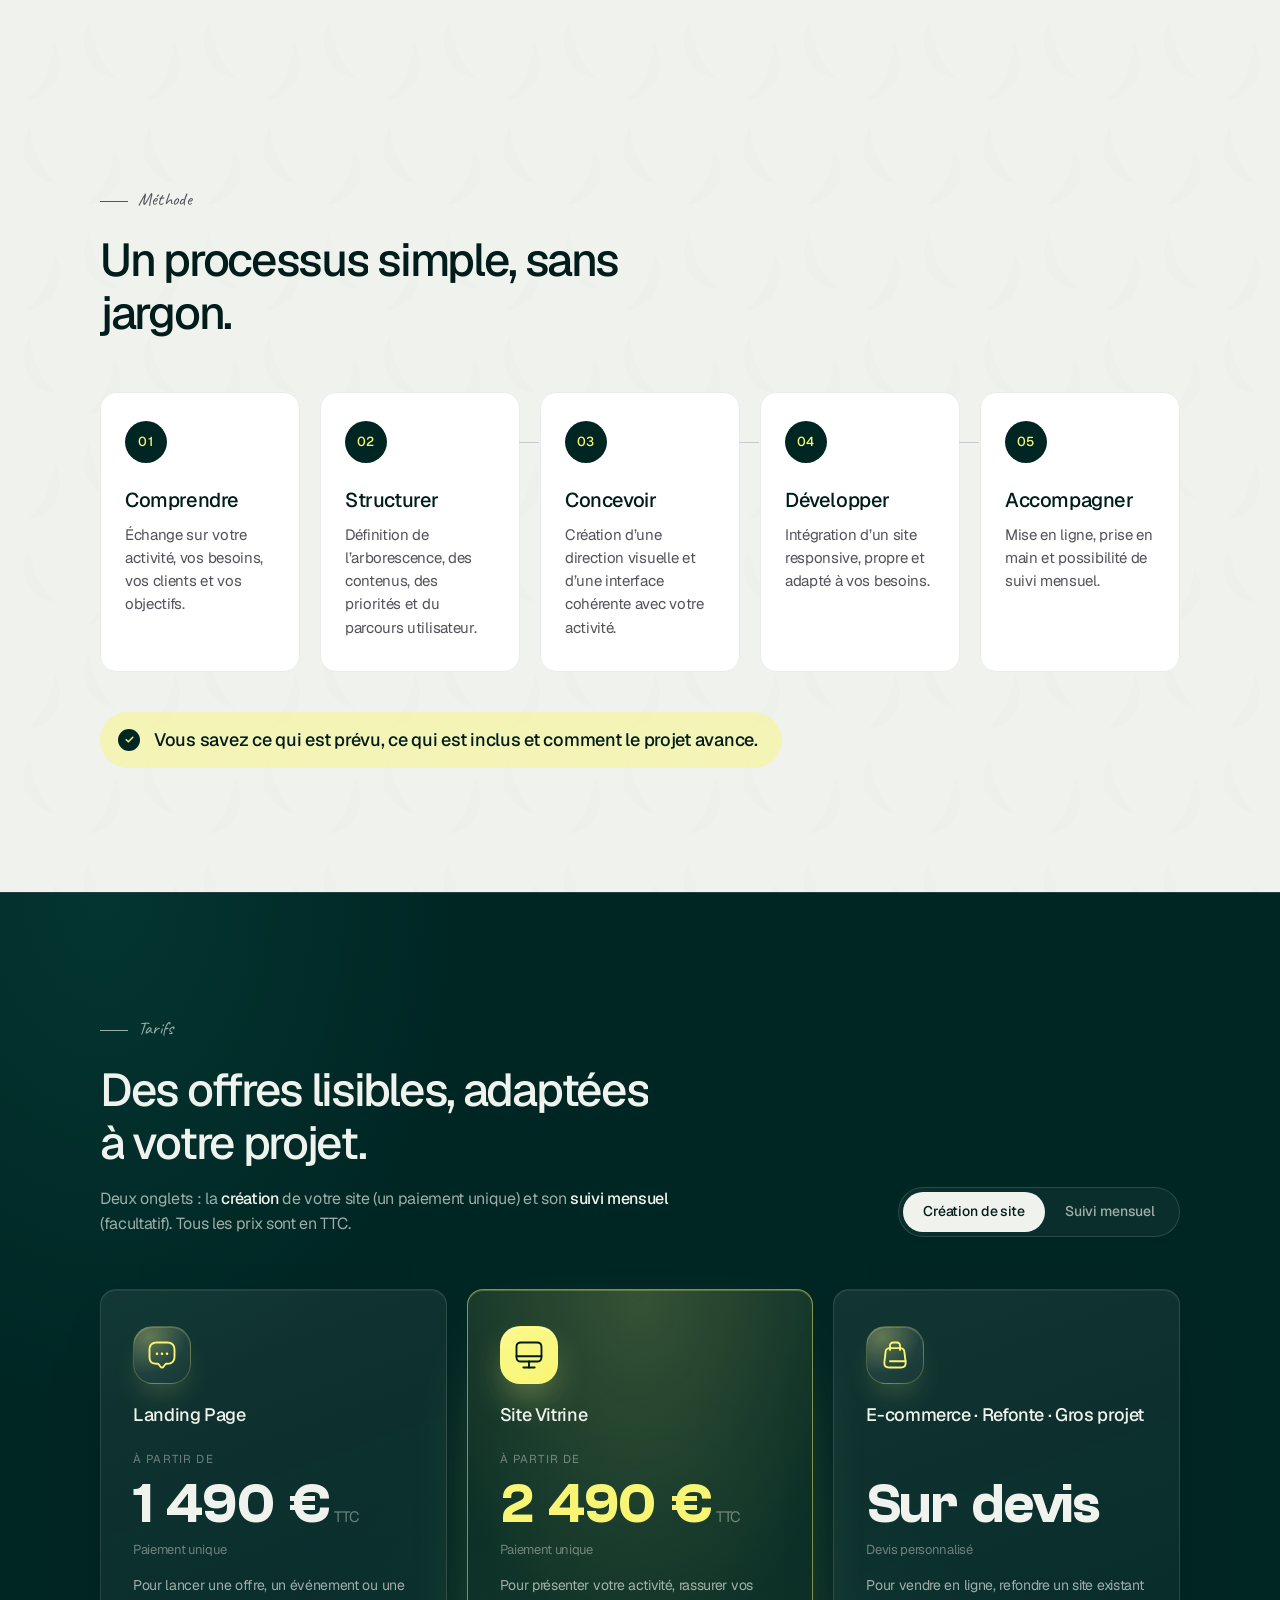
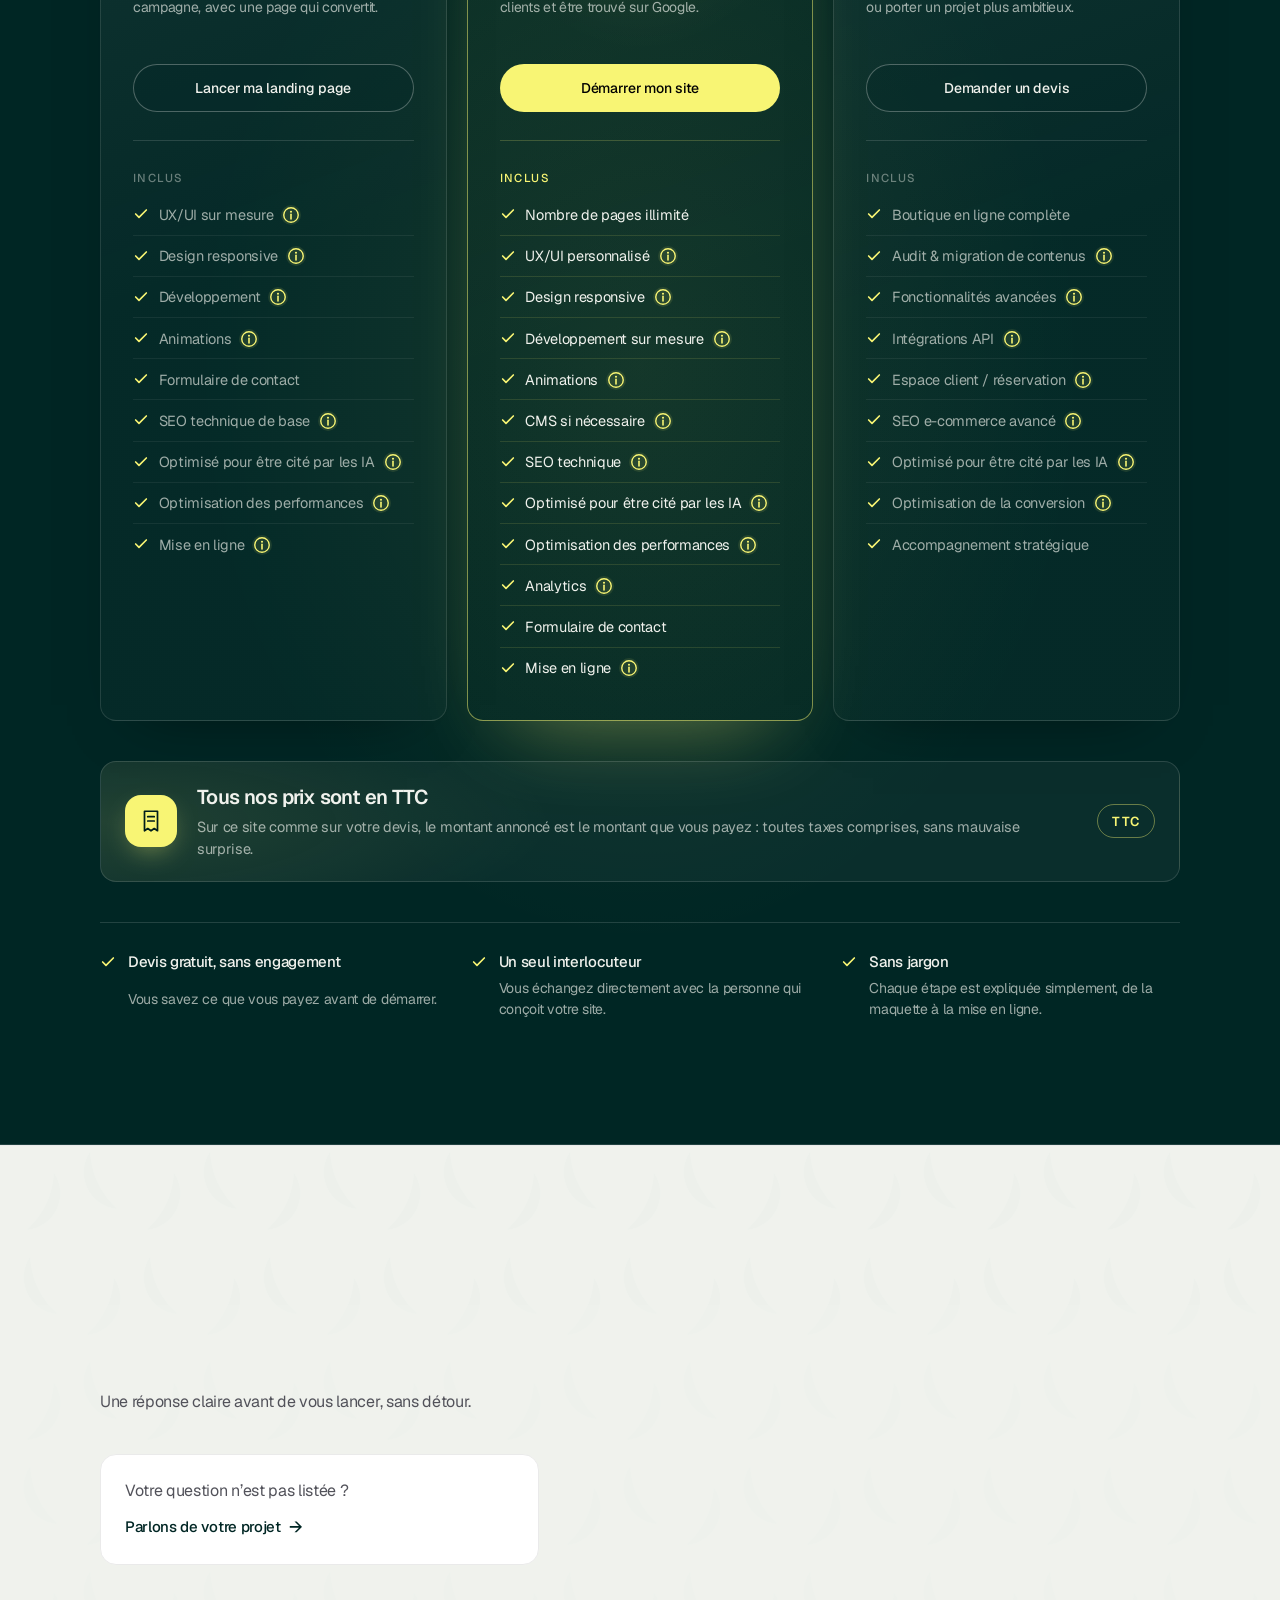
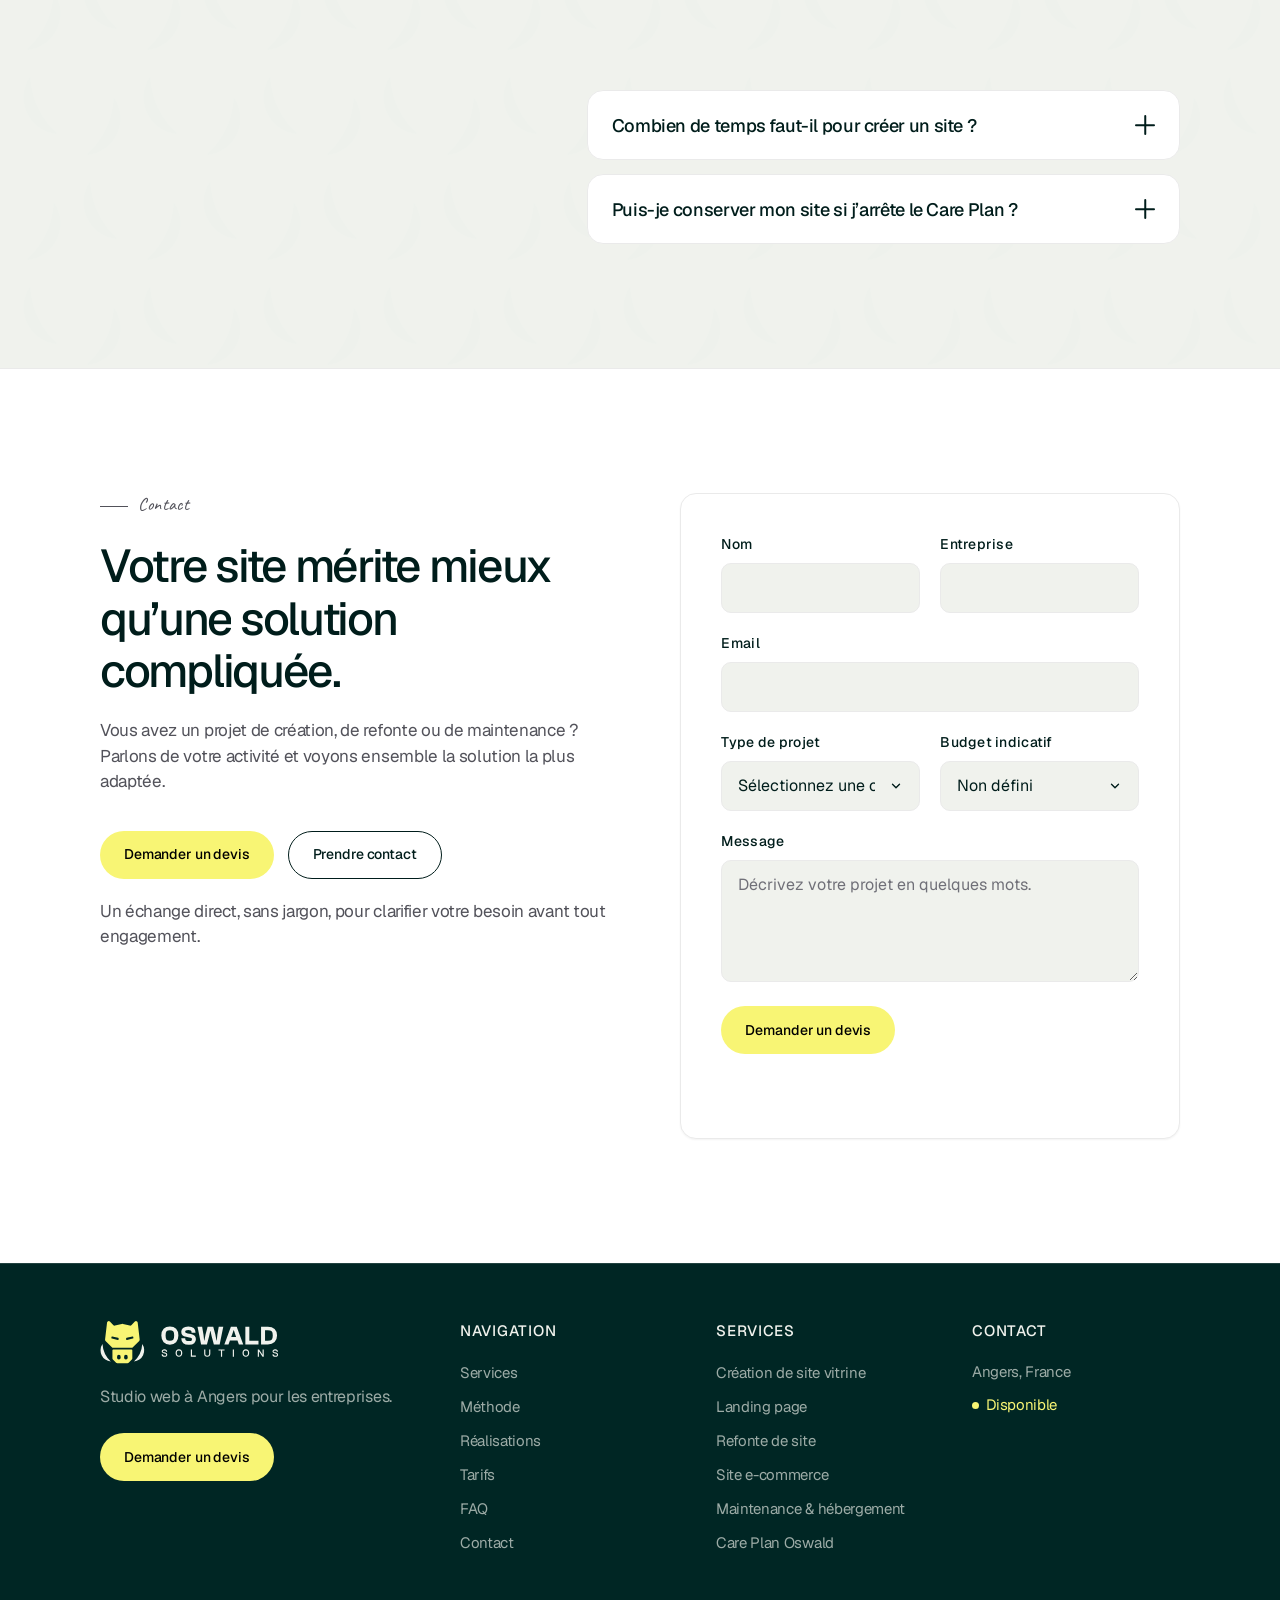
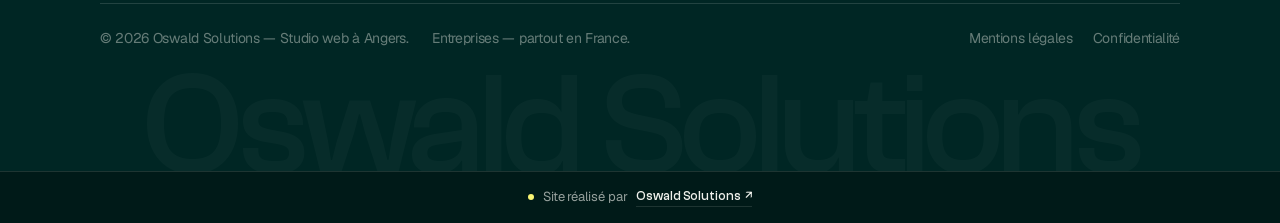
==== commit 55c18718: "Animation ASCII du château améliorée : vague lumineuse à l'apparition, respiration, reflet, rafales " ====
--- a/index.html
+++ b/index.html
@@ -1012,8 +1012,8 @@
   </a>
   <script src="assets/js/main.js?v=20263" defer></script>
   <script src="assets/js/animations.js?v=20261" defer></script>
-  <script src="assets/data/chateau-ascii.js" defer></script>
-  <script src="assets/js/chateau-ascii.js" defer></script>
+  <script src="assets/data/chateau-ascii.js?v=2" defer></script>
+  <script src="assets/js/chateau-ascii.js?v=2" defer></script>
   <script src="assets/js/pricing.js?v=20260" defer></script>
   <script src="assets/js/pricing-tips.js?v=20262" defer></script>
   <script src="assets/data/projects.js?v=20260" defer></script>
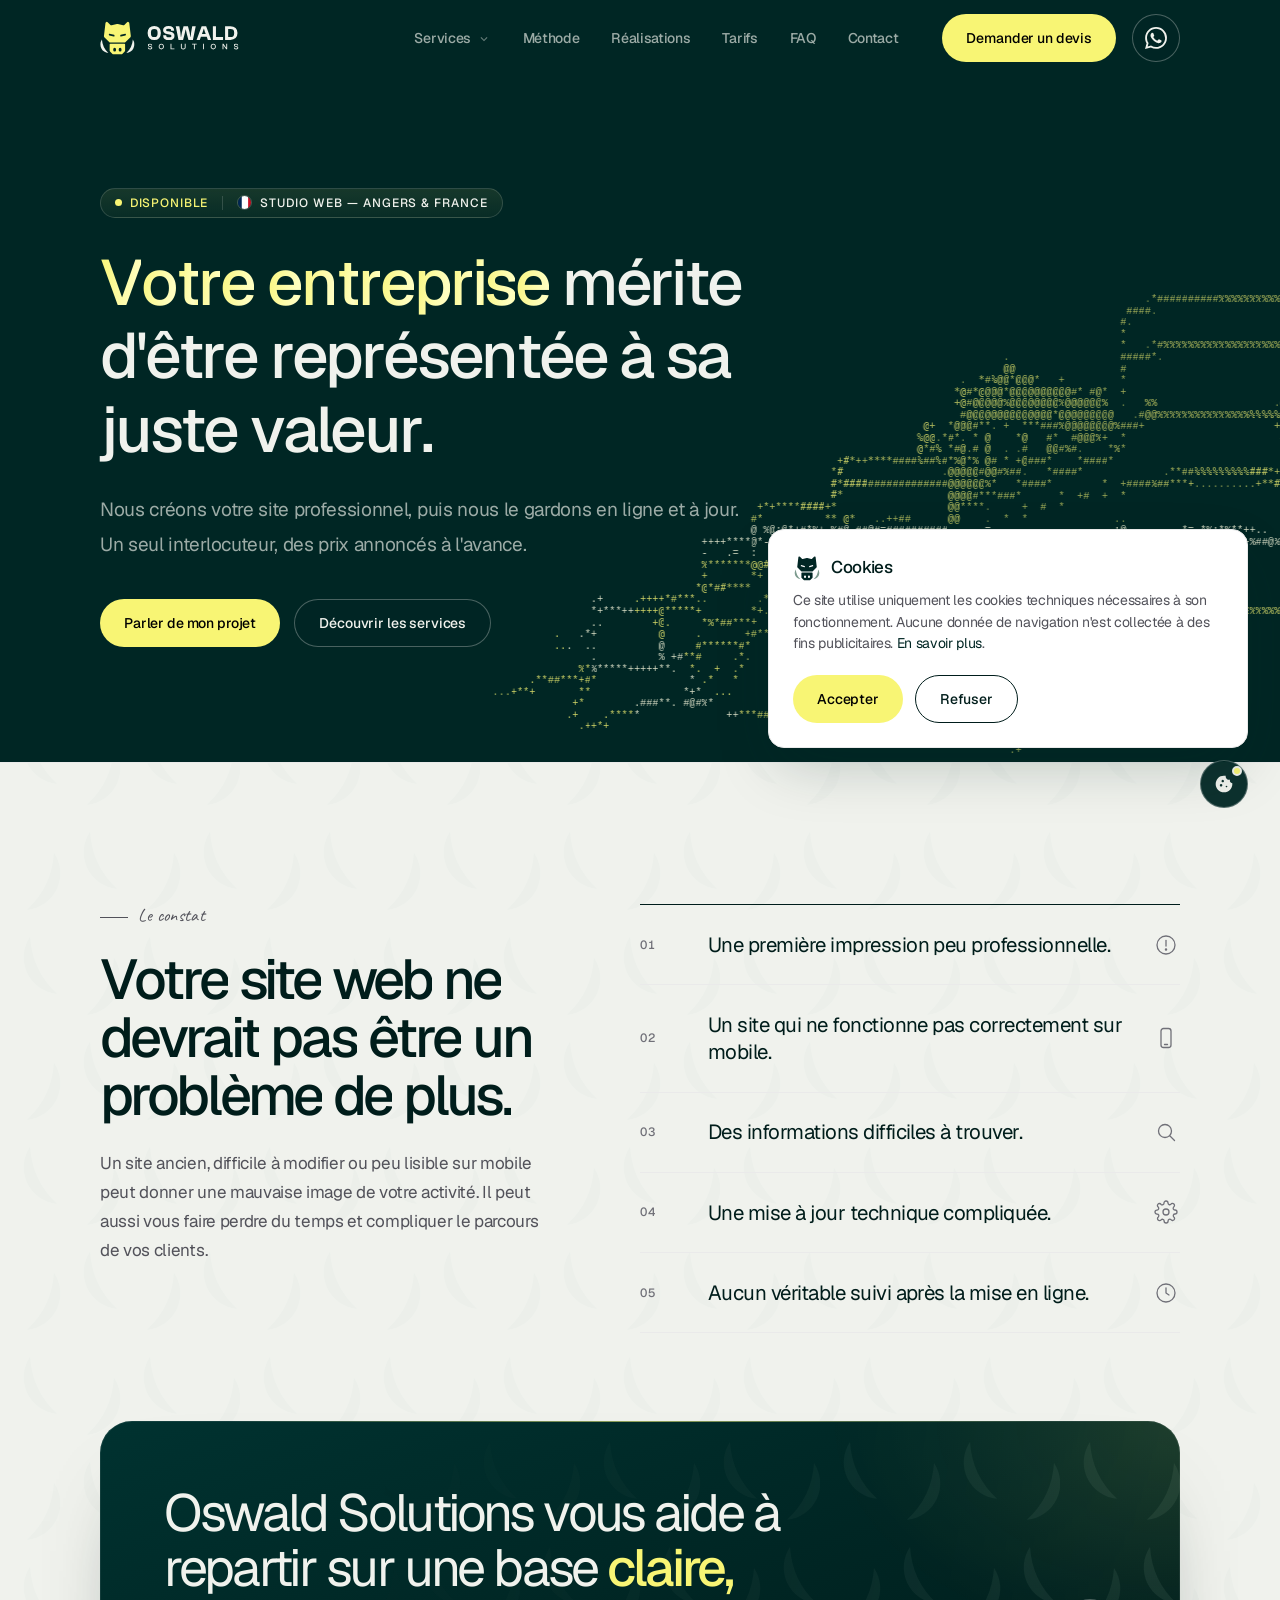
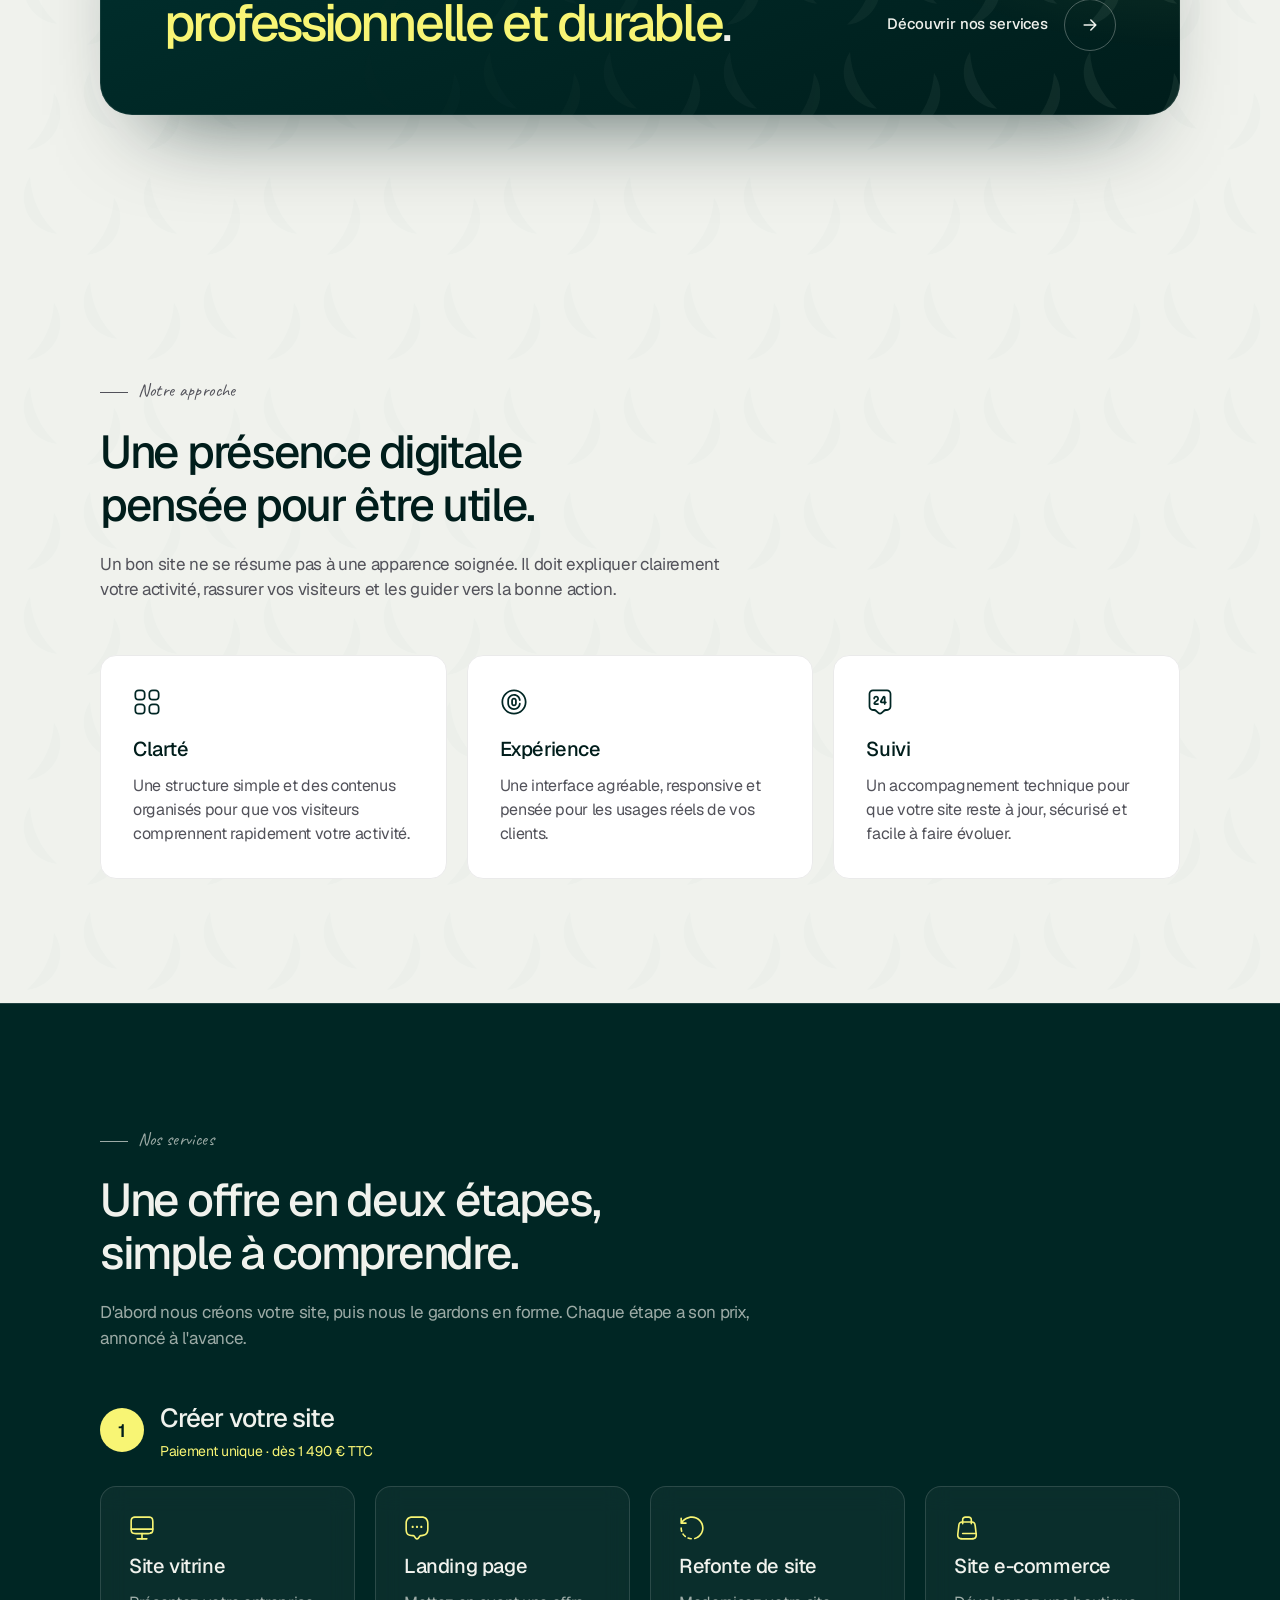
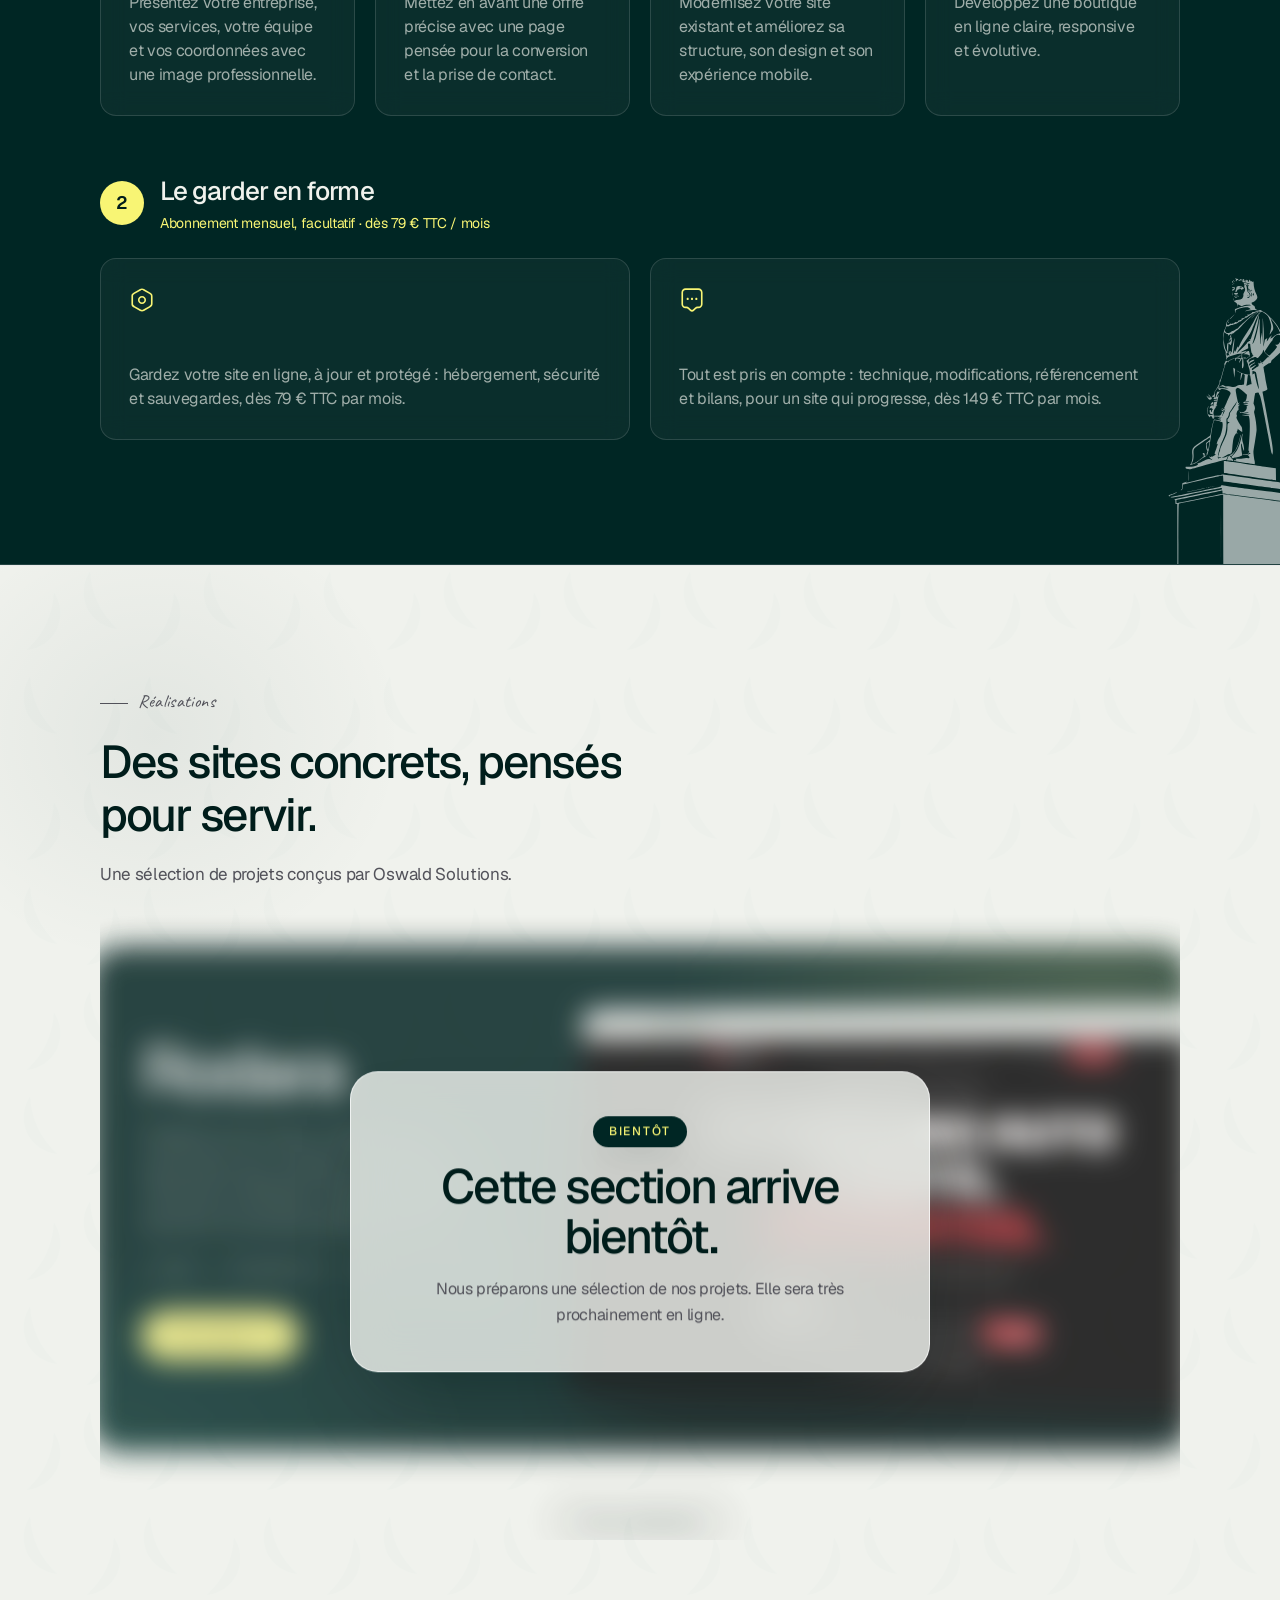
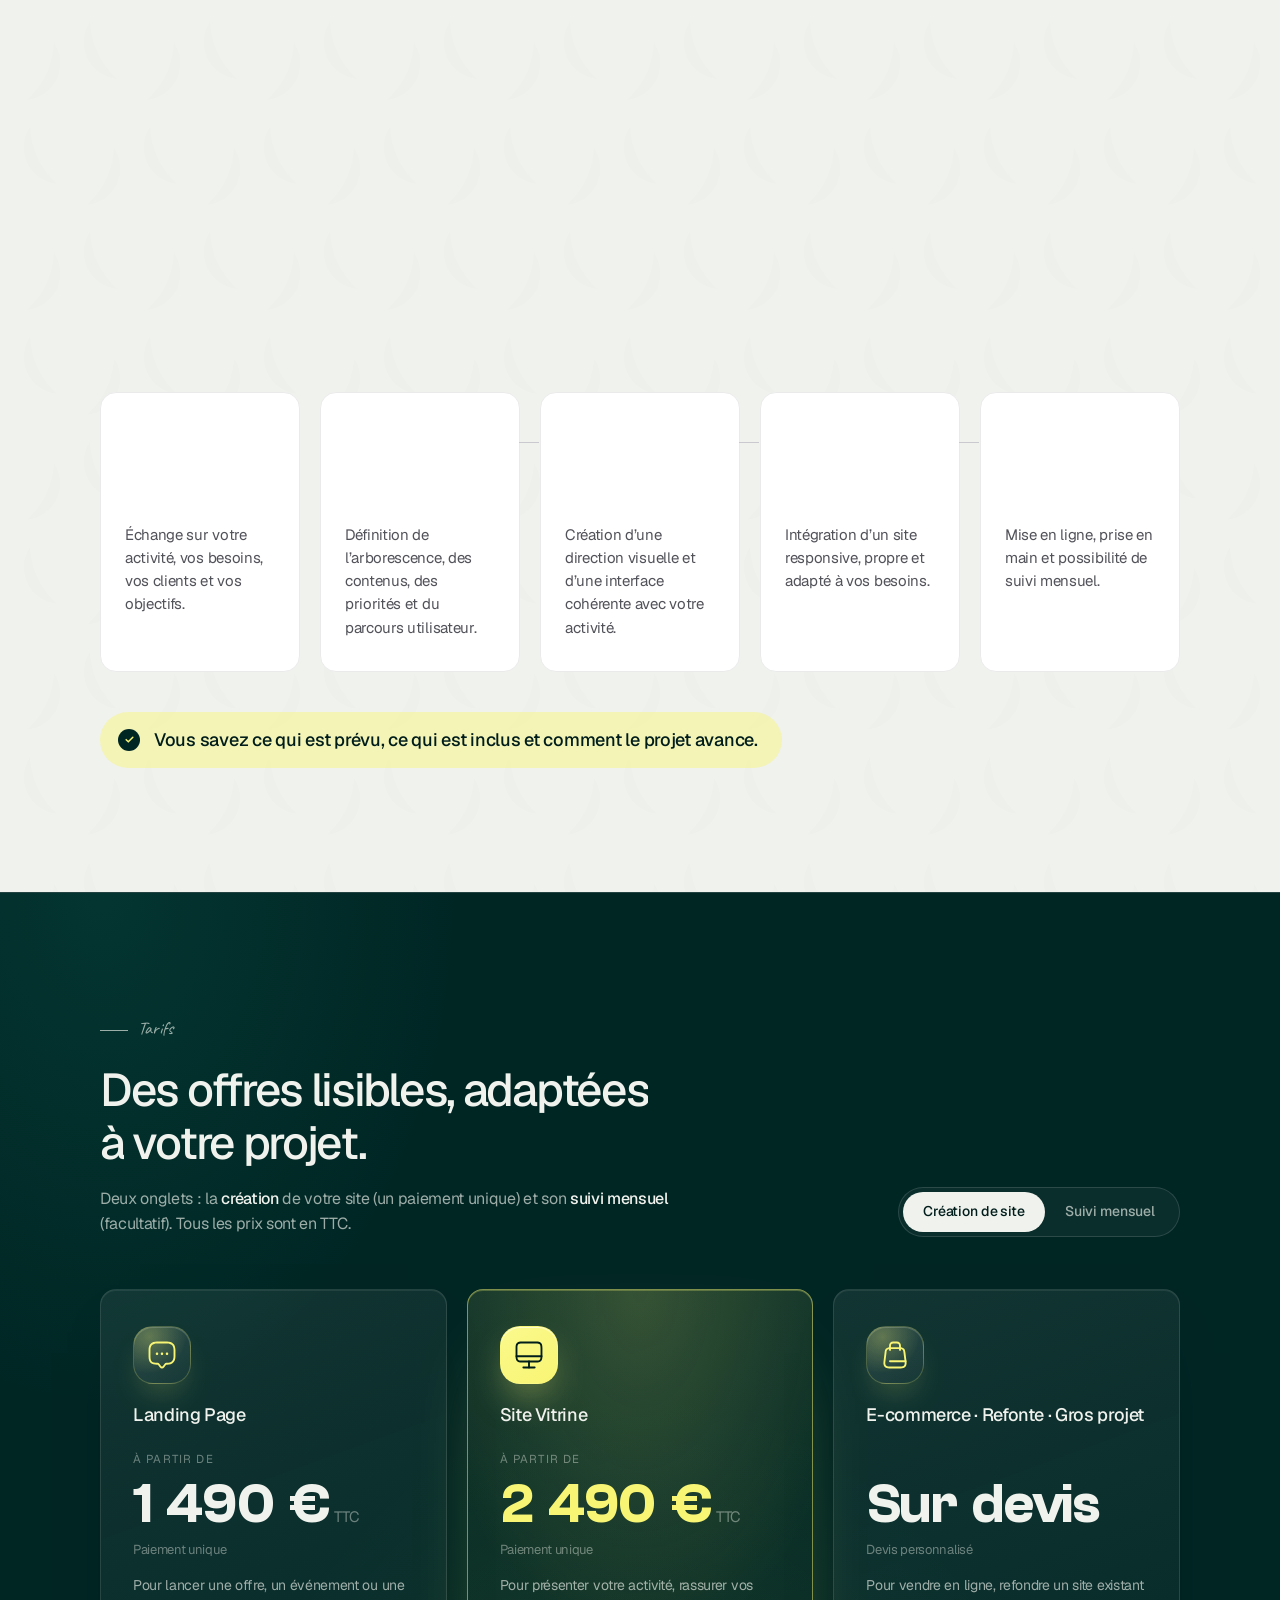
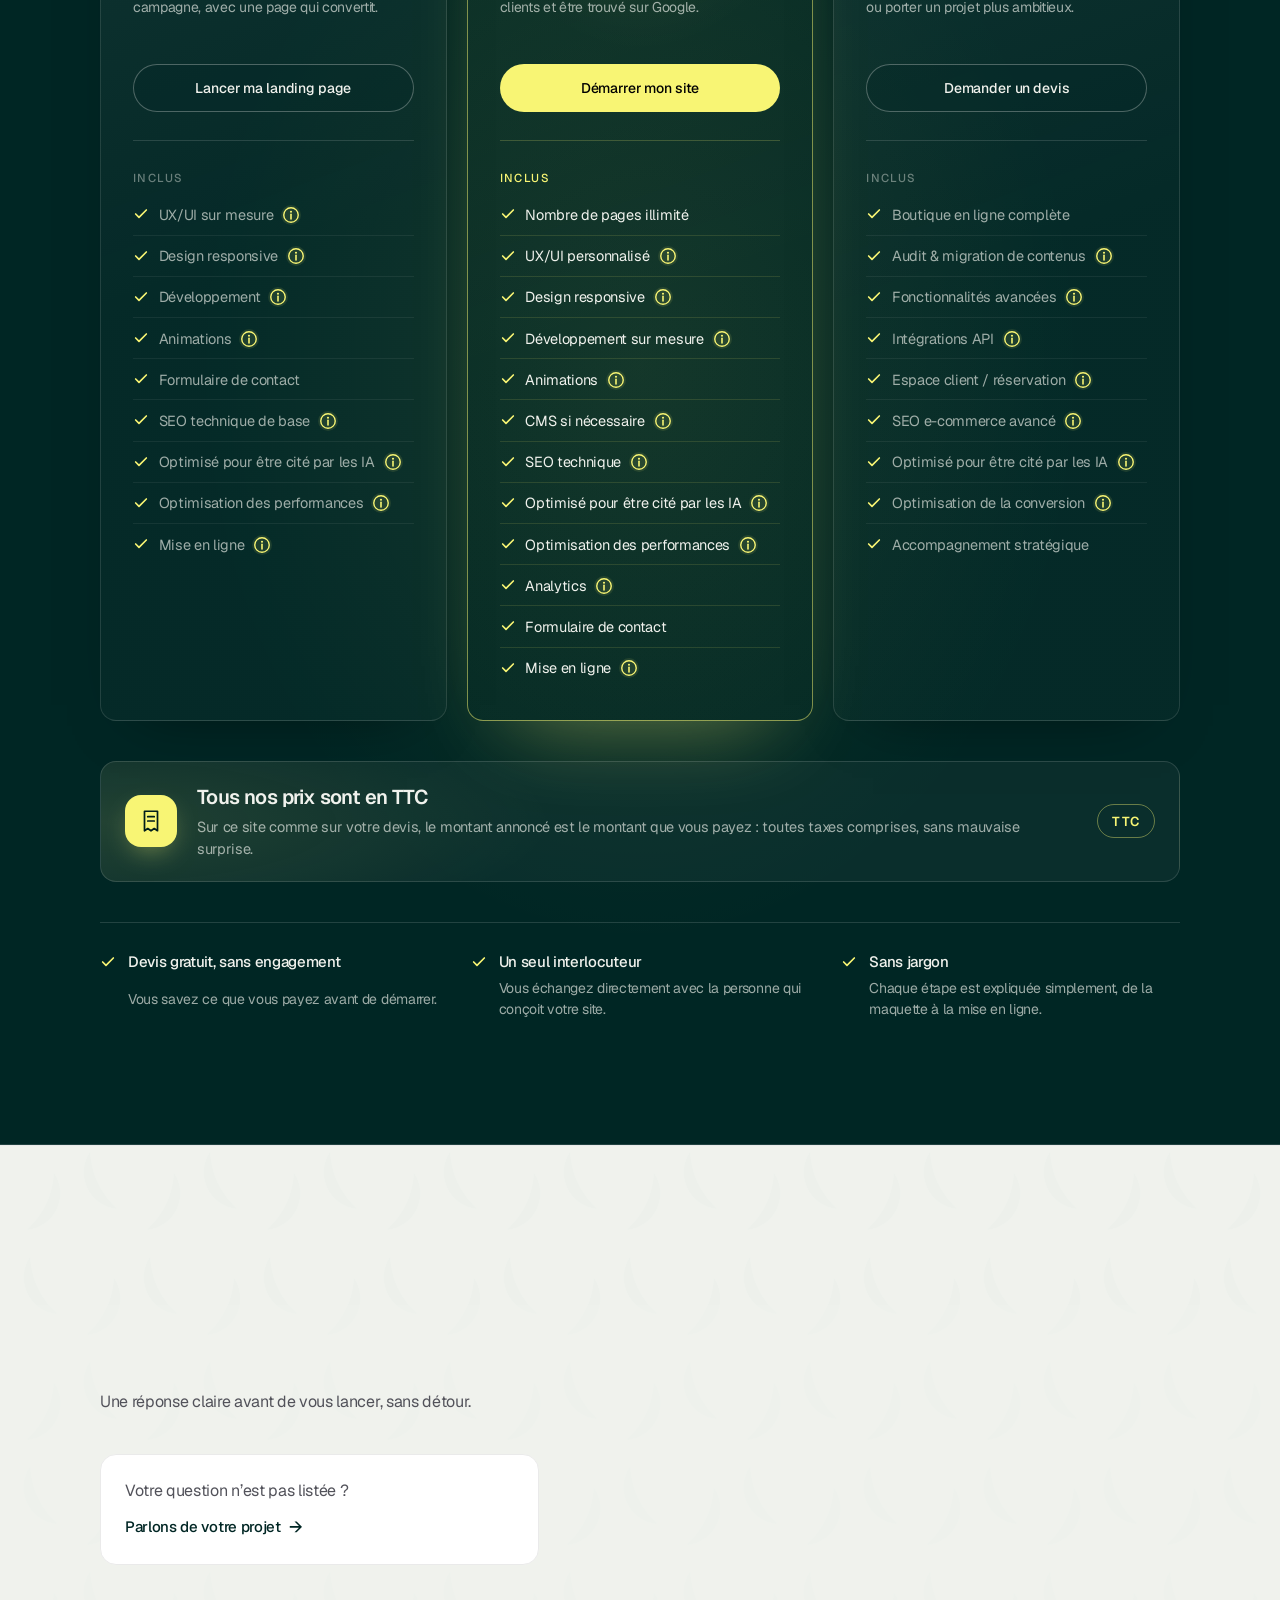
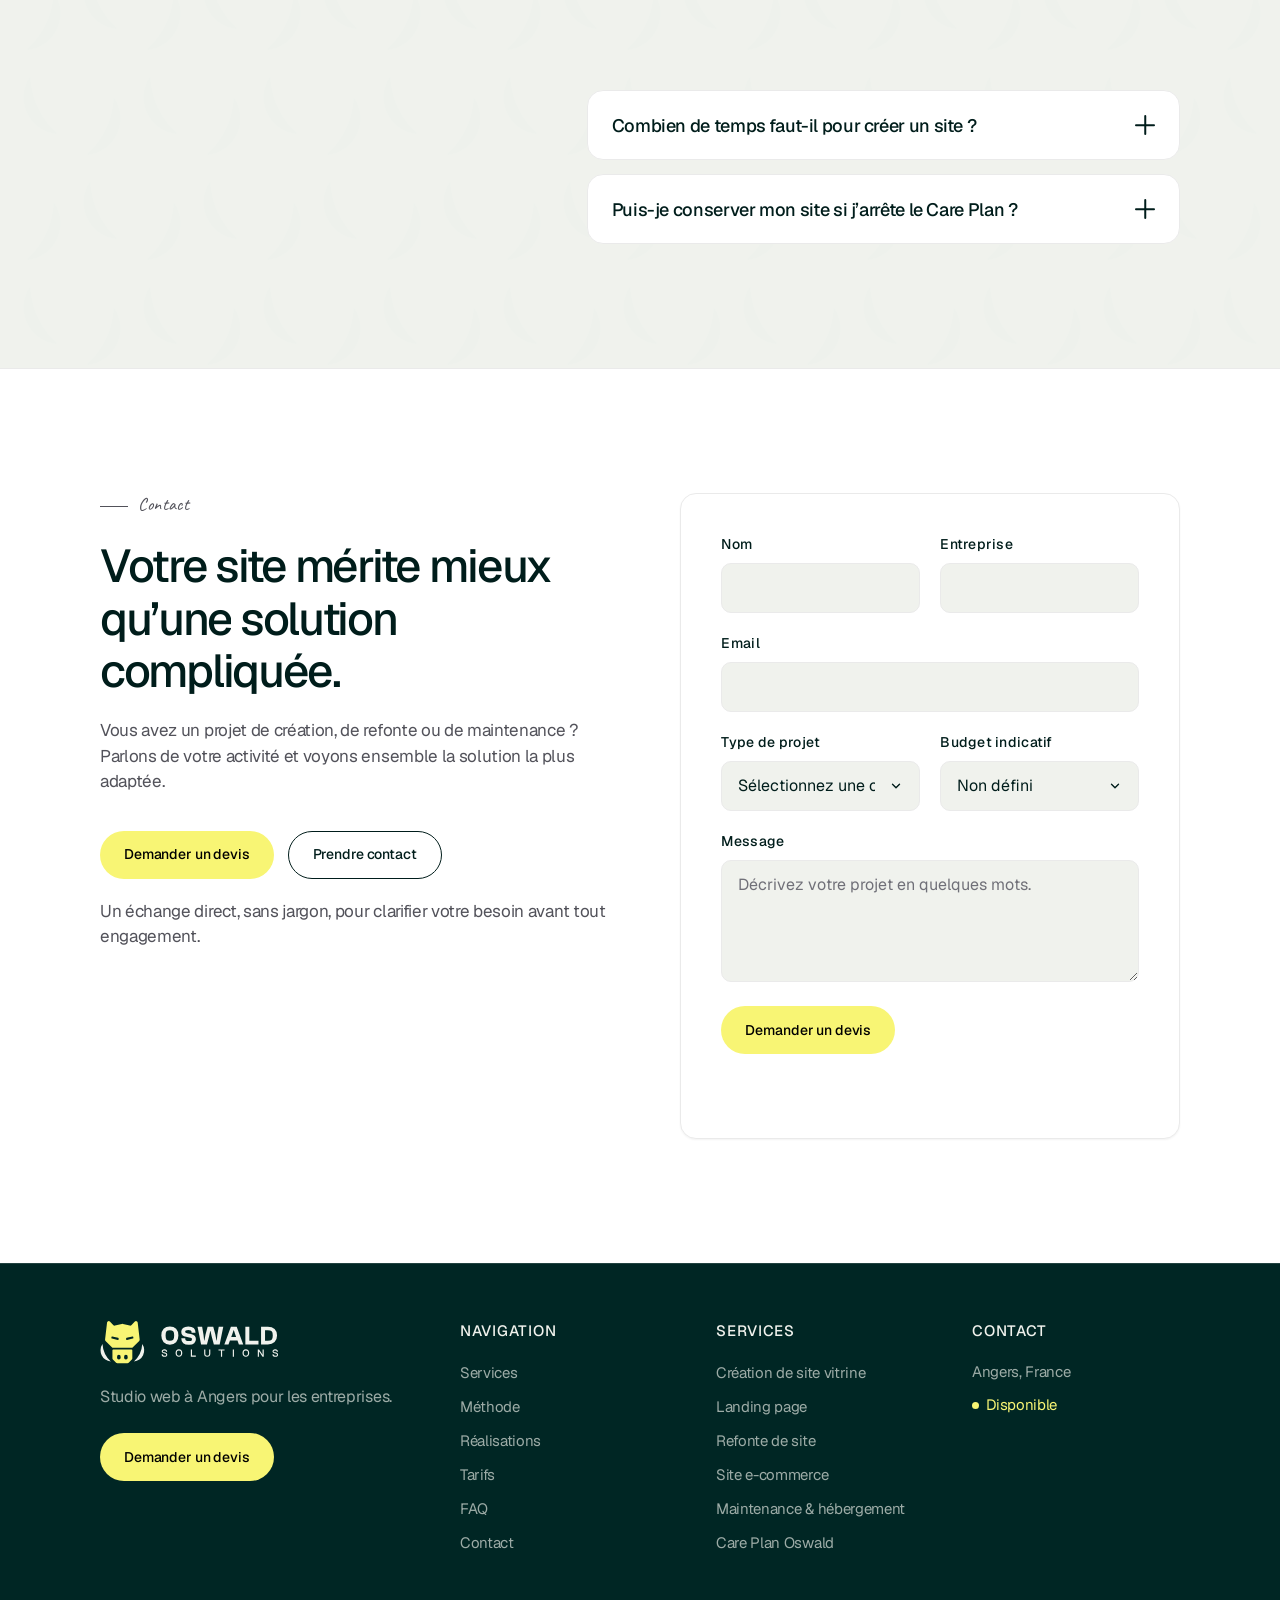
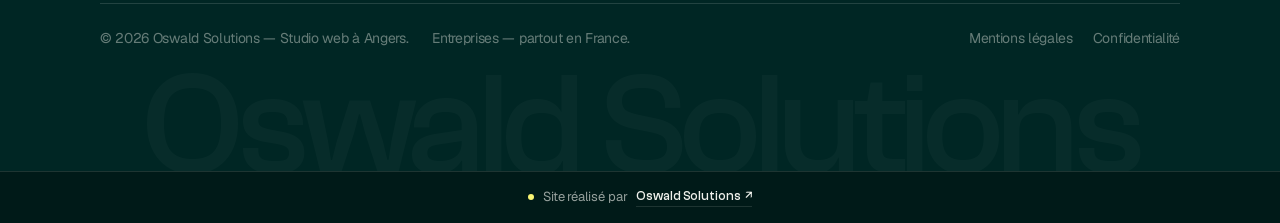
==== commit 323354db: "Services : statue placée plus bas (et légèrement décalée) sur tous les écrans Co-Authored-By: Claude" ====
--- a/index.html
+++ b/index.html
@@ -31,7 +31,7 @@
   <meta name="twitter:image" content="https://oswaldsolutions.fr/assets/og/og-image.png">
   <meta name="twitter:image:alt" content="Oswald Solutions — sites web clairs et bien suivis pour les entreprises">
   <link rel="preload" href="/assets/fonts/geist-variable.woff2" as="font" type="font/woff2" crossorigin>
-  <link rel="stylesheet" href="assets/css/style.css?v=20273">
+  <link rel="stylesheet" href="assets/css/style.css?v=20275">
   <link rel="stylesheet" href="assets/css/animations.css?v=20261">
   <link rel="stylesheet" href="assets/css/mobilenav.css?v=20260">
   <link rel="stylesheet" href="assets/css/megamenu.css?v=20260">
--- a/assets/css/style.css
+++ b/assets/css/style.css
@@ -921,6 +921,10 @@
     transform: translateX(-30%);
   }
 
+  .services__visual {
+    bottom: -130px;
+  }
+
   .services__statue {
     width: 320px;
     transform: translateX(calc(80% + 60px));
@@ -933,6 +937,10 @@
     transform: translateX(-25%);
   }
 
+  .services__visual {
+    bottom: -100px;
+  }
+
   .services__statue {
     width: 260px;
     transform: translateX(60%);
@@ -954,7 +962,7 @@
   }
 
   .services__visual {
-    bottom: -10px;
+    bottom: -80px;
   }
 
   .services__statue {
@@ -1204,7 +1212,7 @@
 
 .services__visual {
   position: absolute;
-  bottom: -35px;
+  bottom: -170px;
   left: 50%;
   z-index: 0;
   pointer-events: none;
@@ -1215,7 +1223,7 @@
   max-width: none;
   height: auto;
   opacity: 0.6;
-  transform: translateX(calc(80% + 60px));
+  transform: translateX(calc(80% + 100px));
 }
 
 .services__grid {
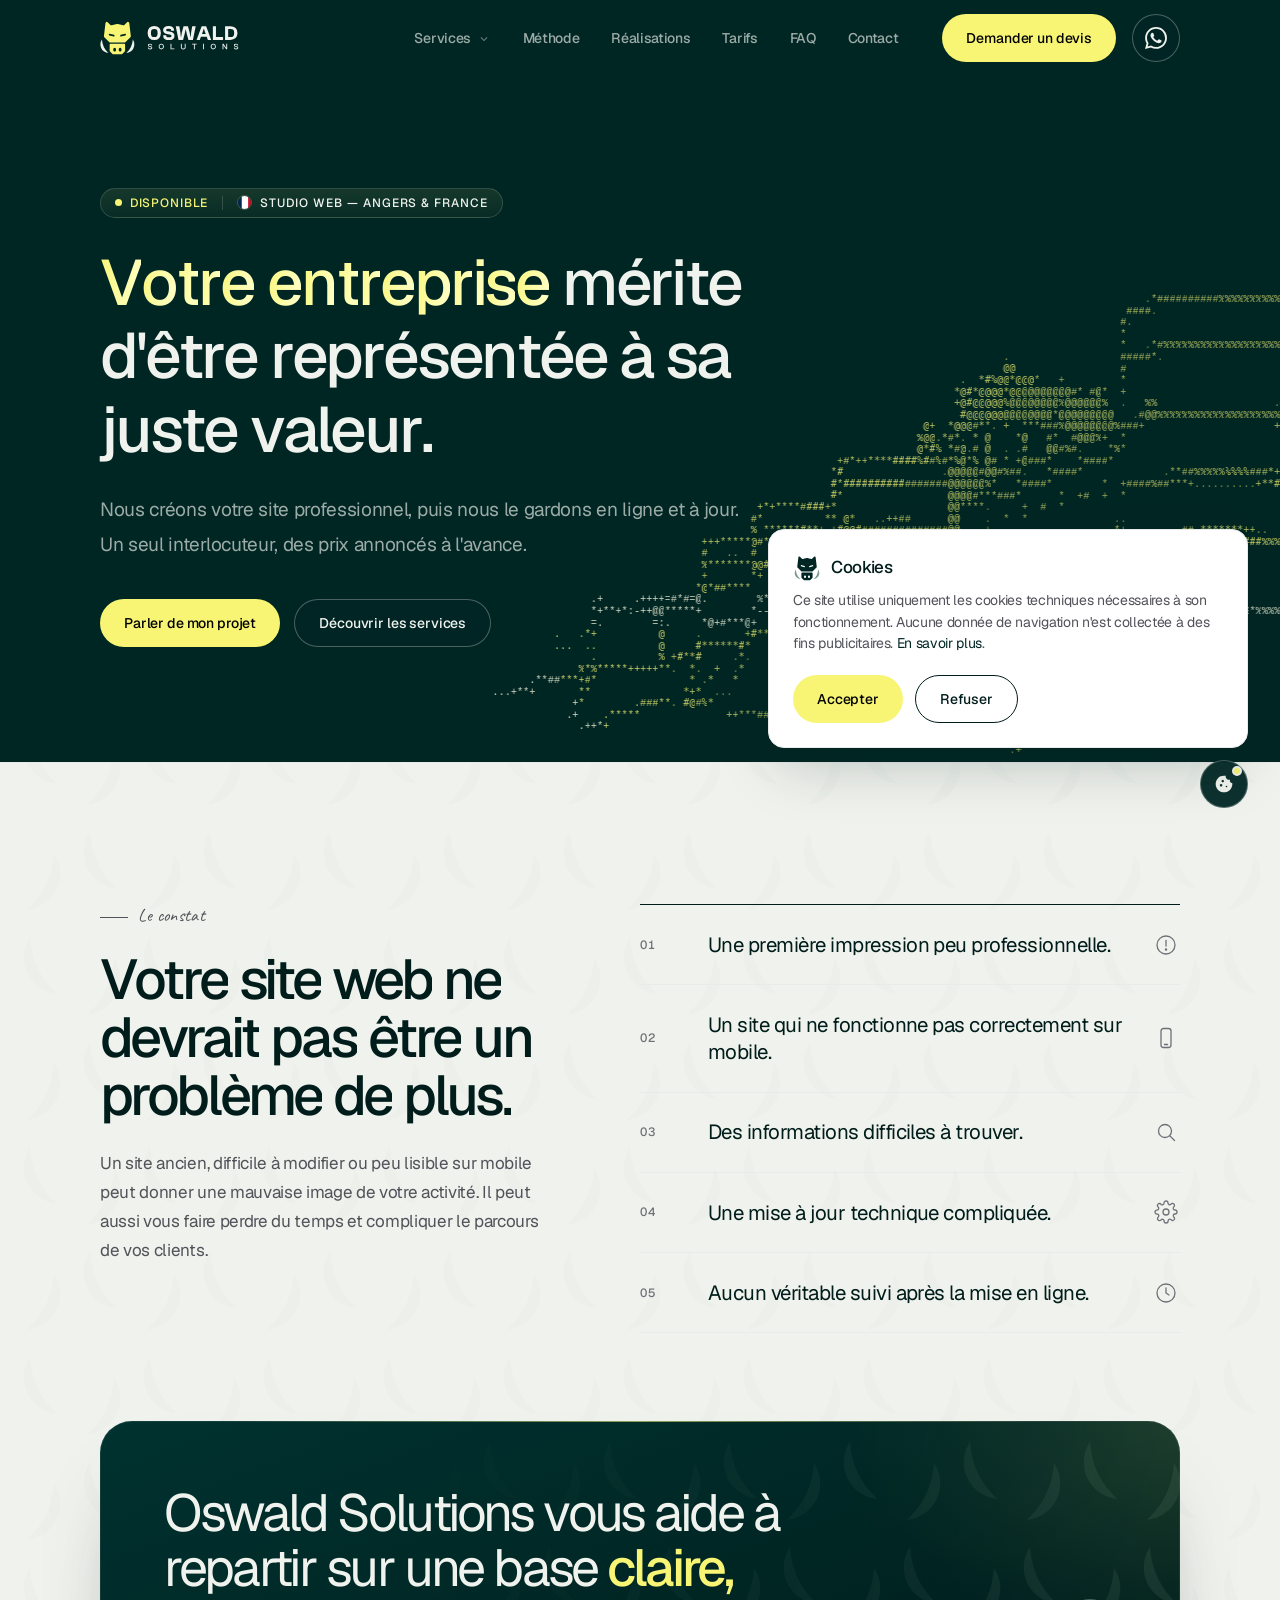
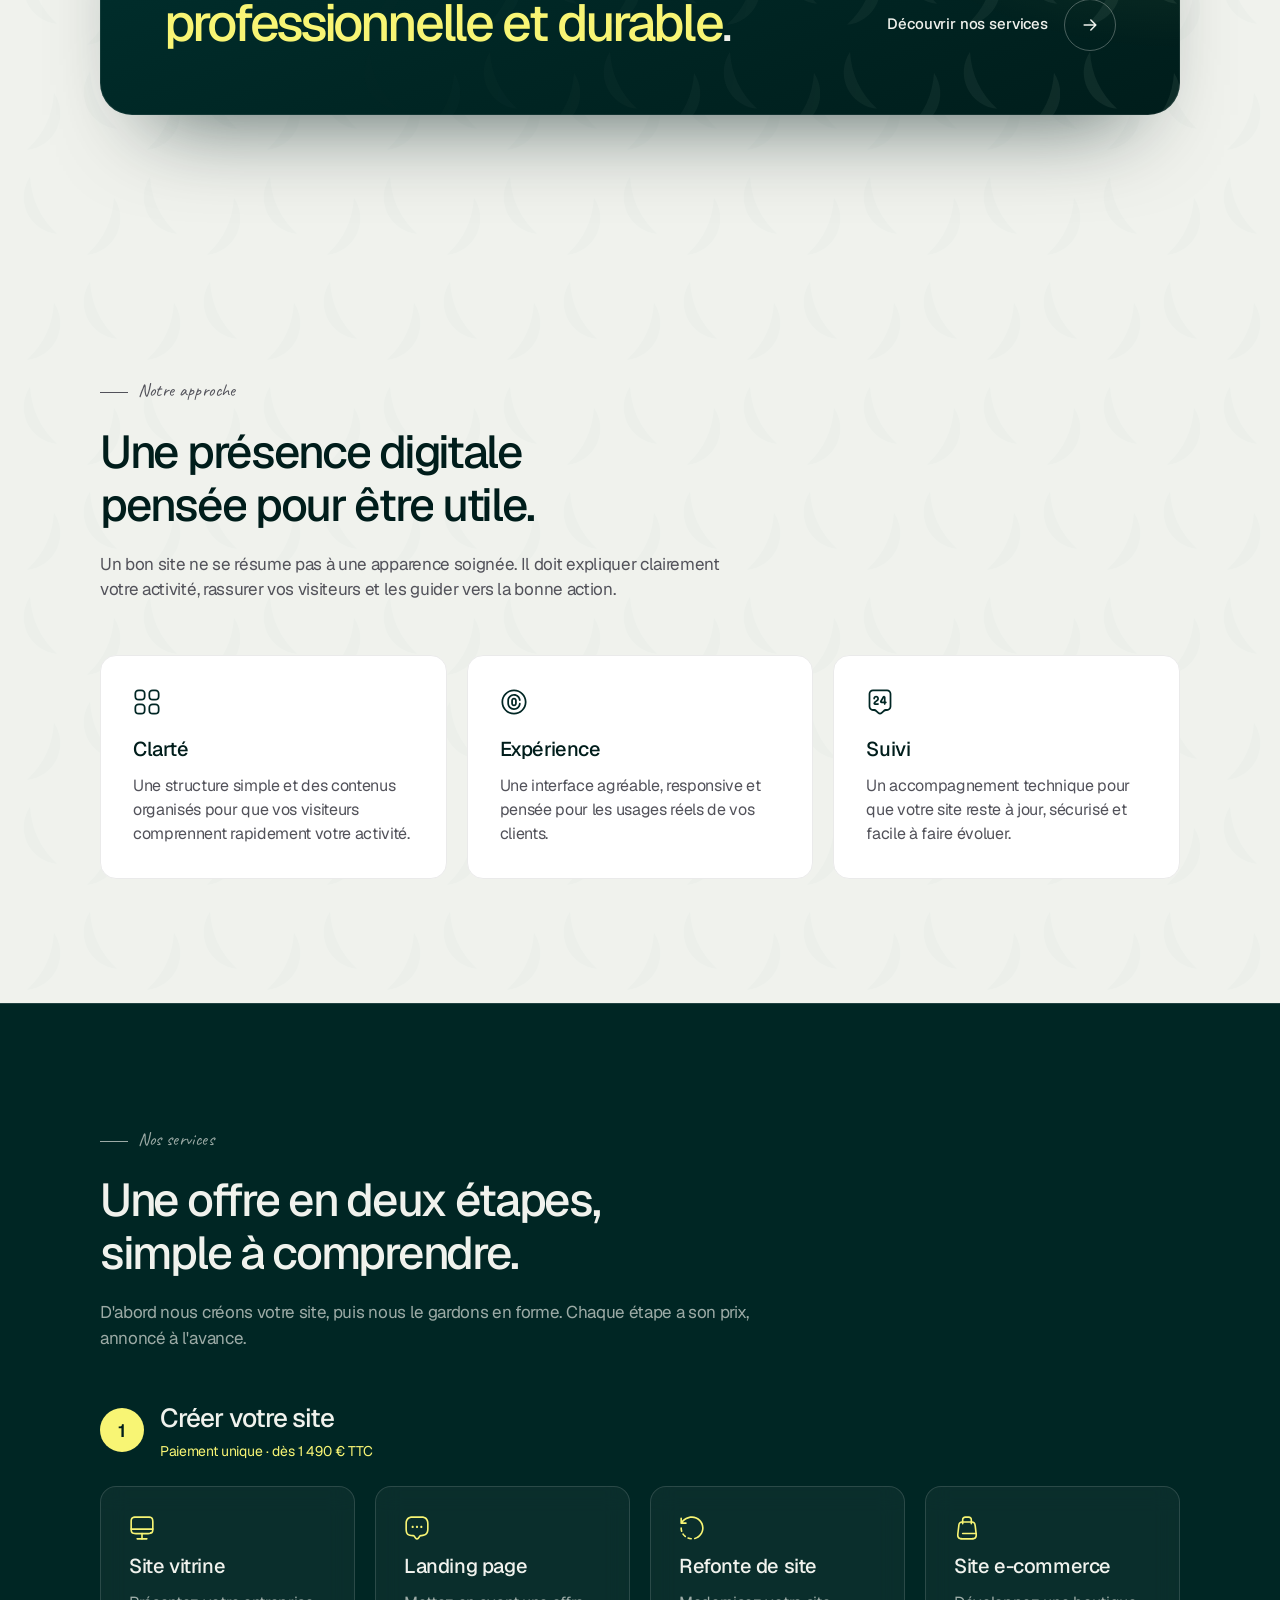
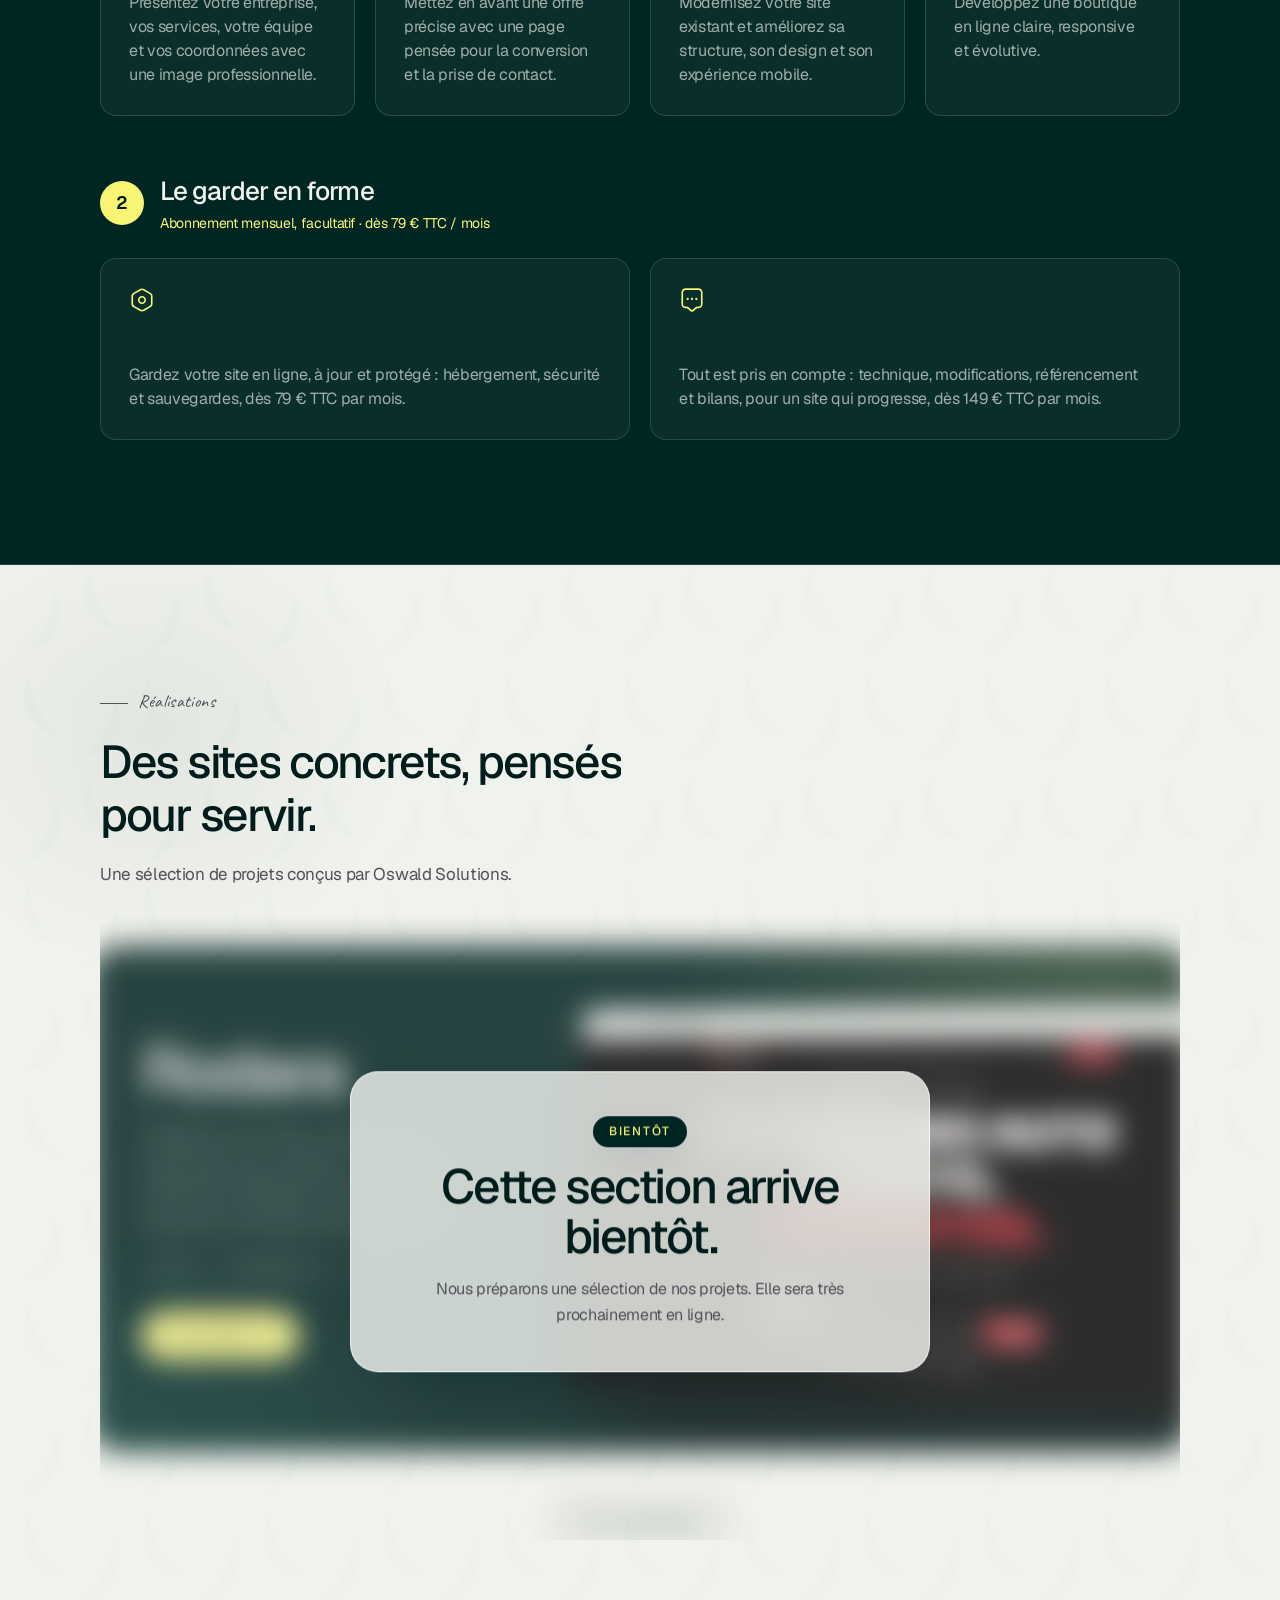
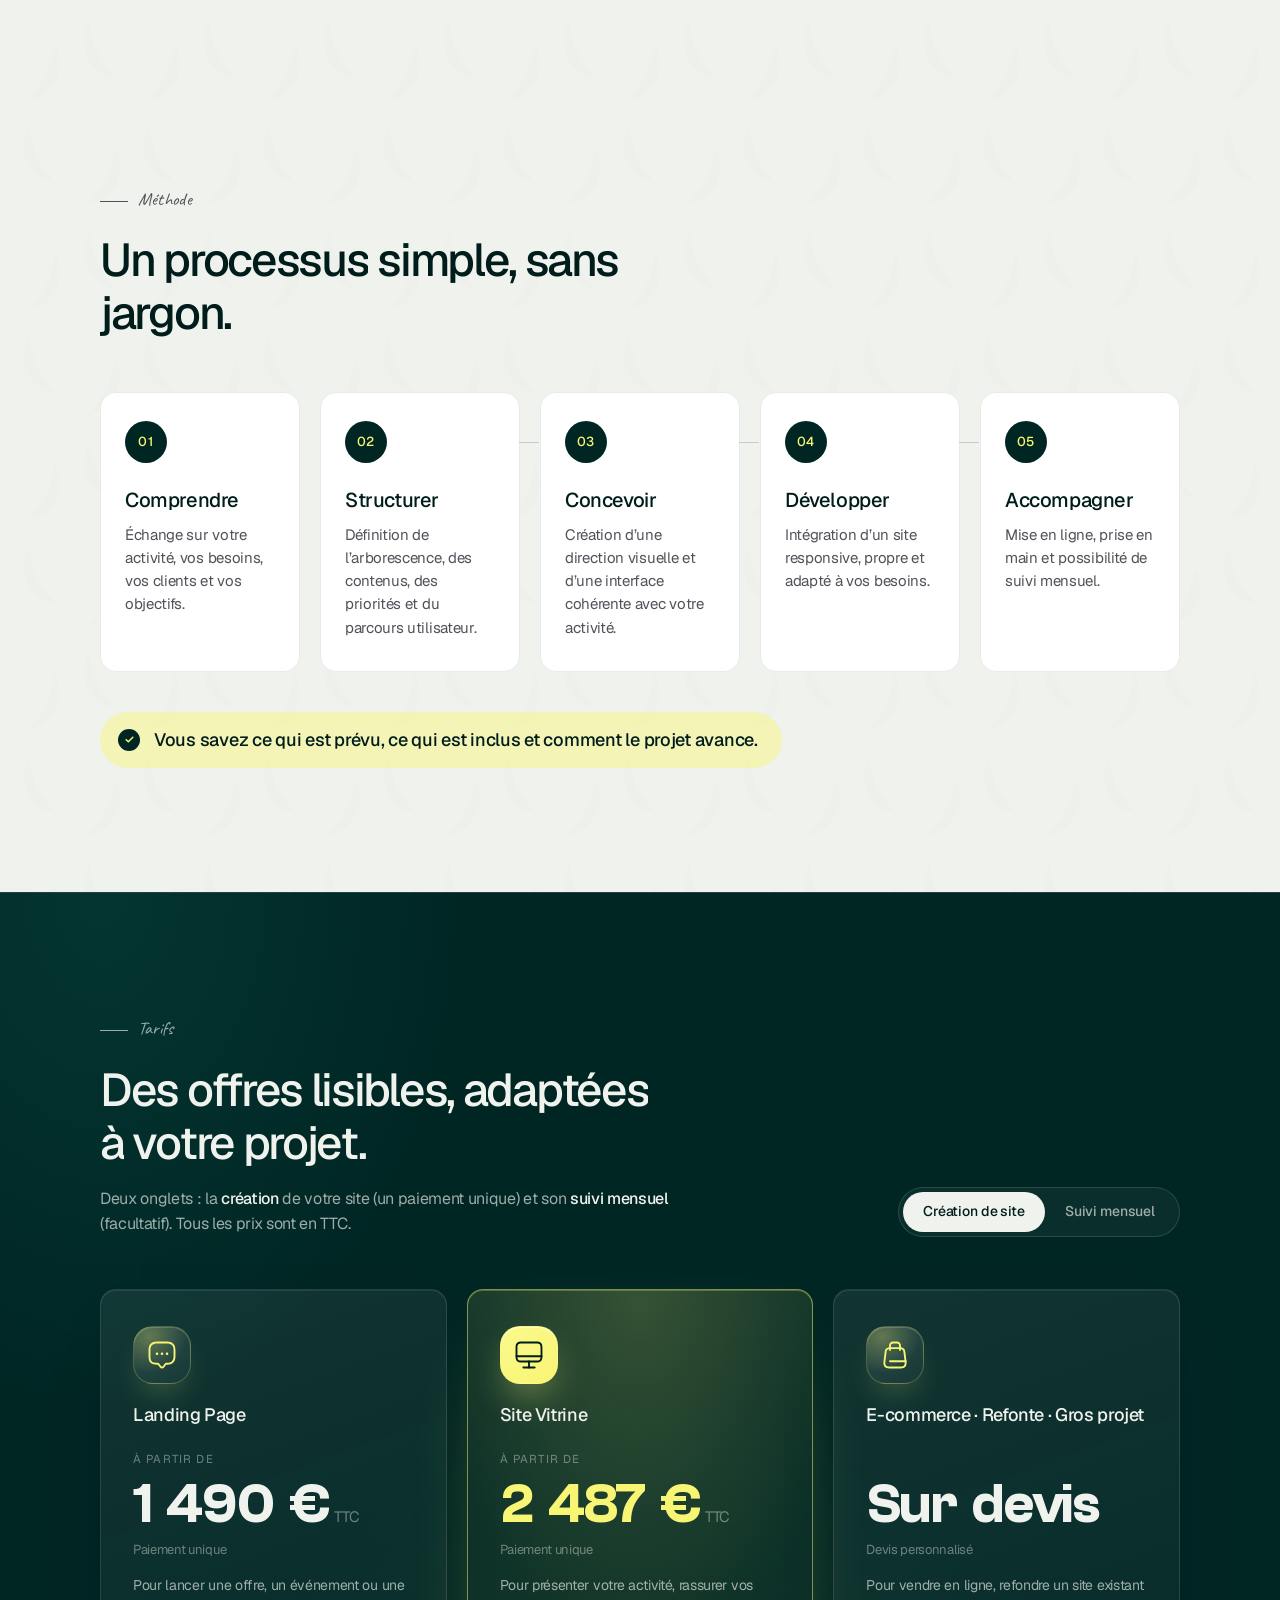
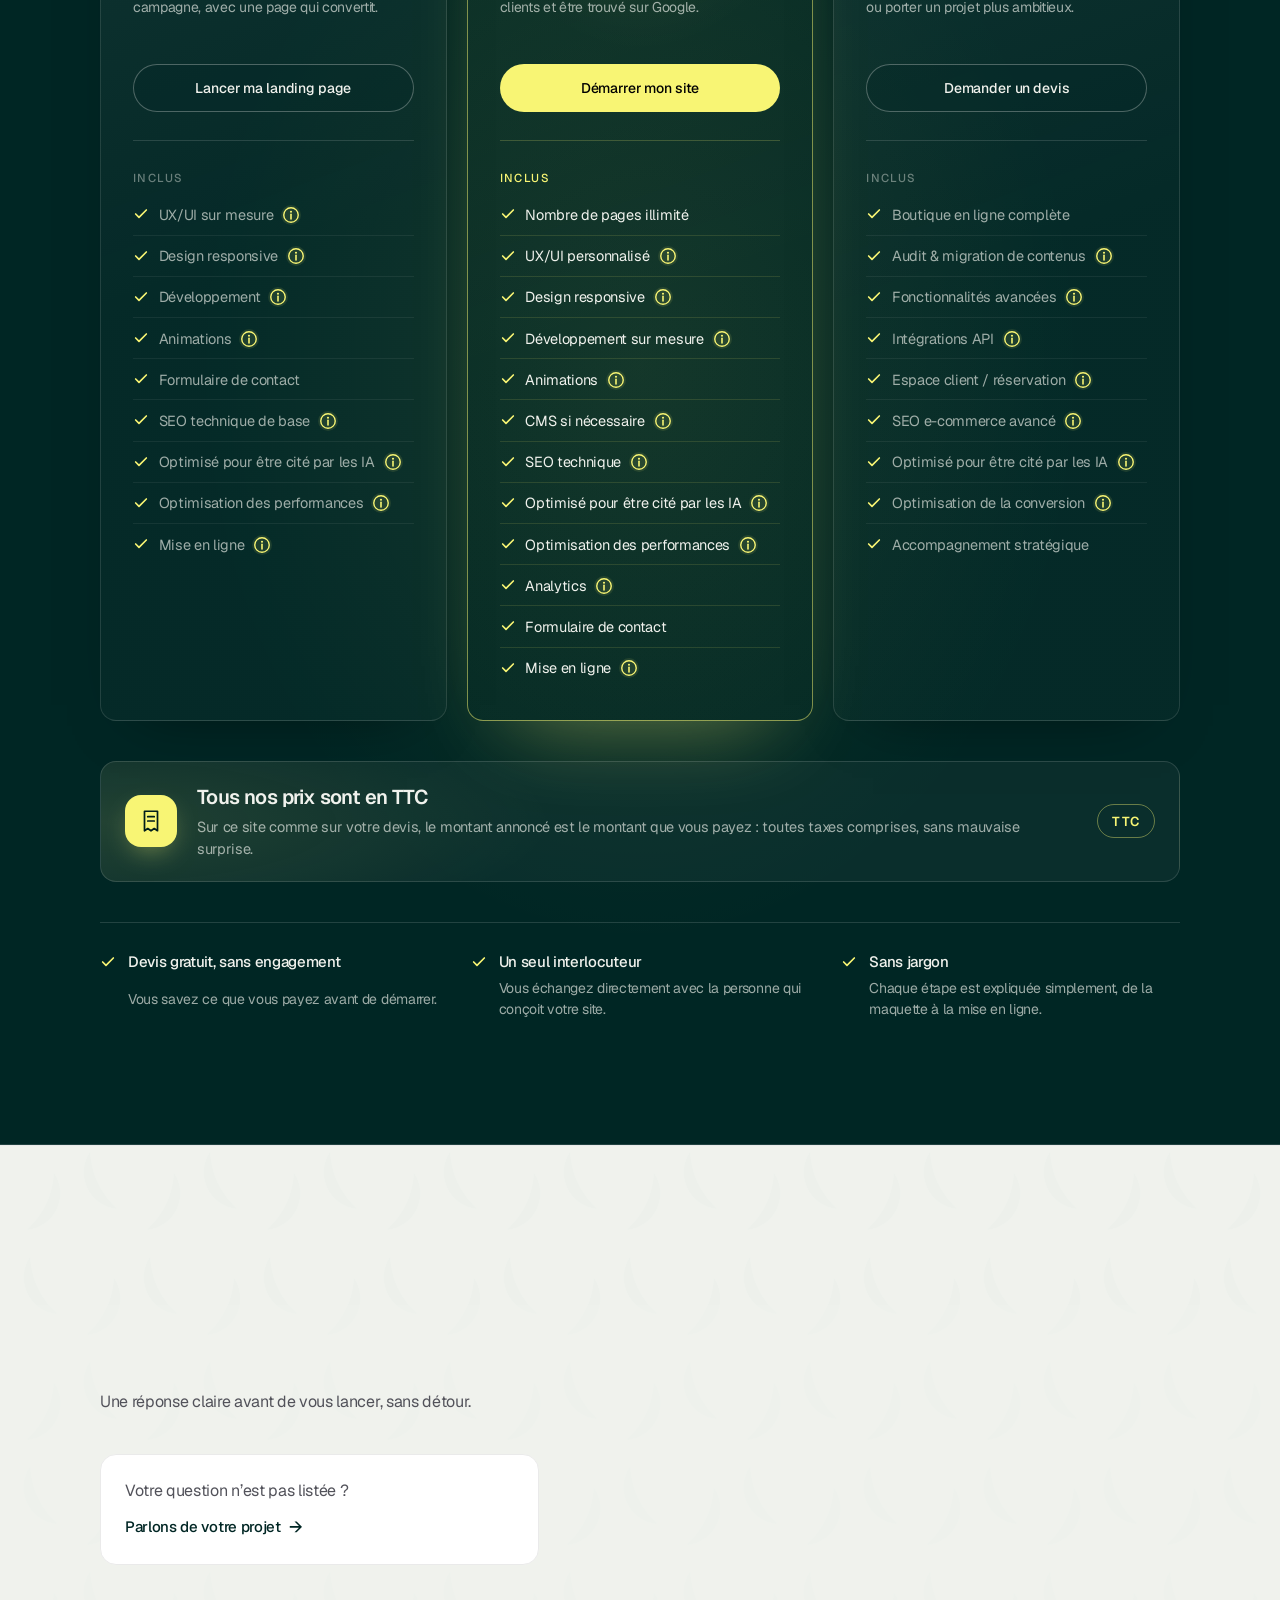
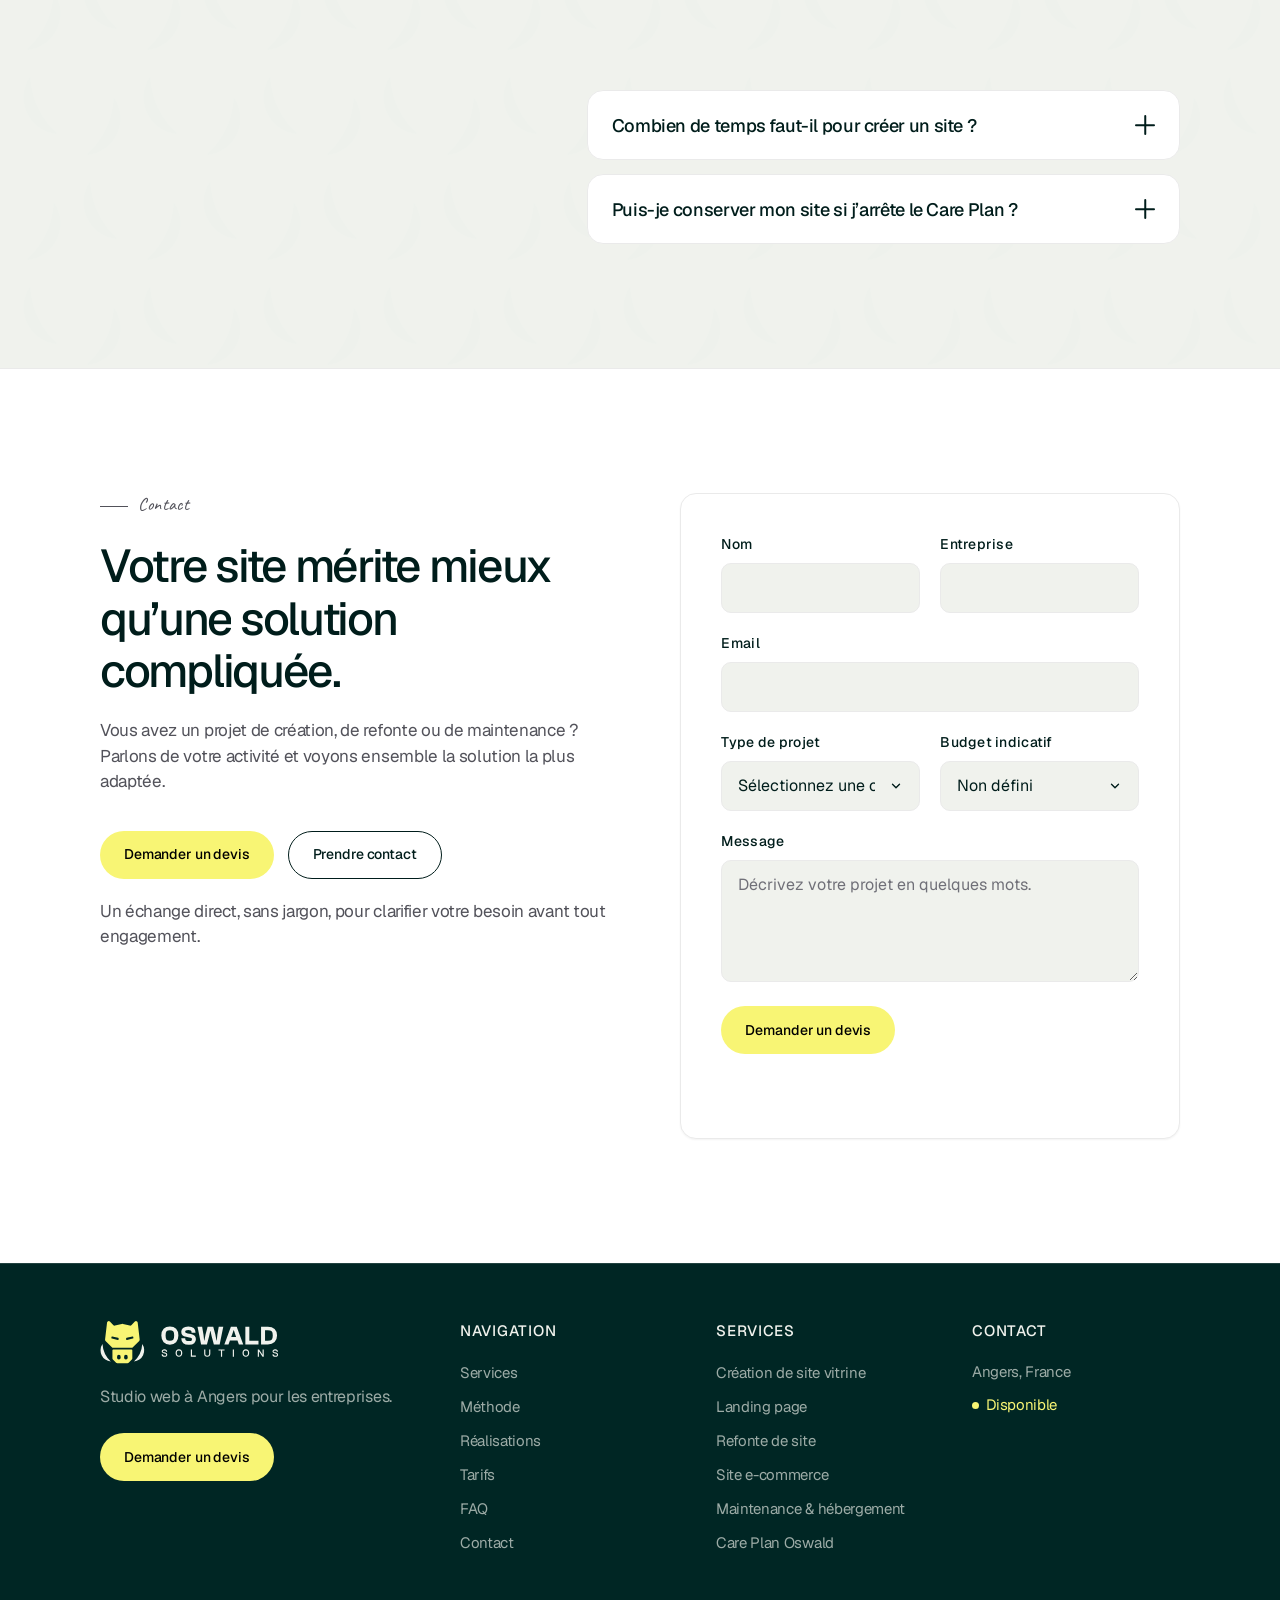
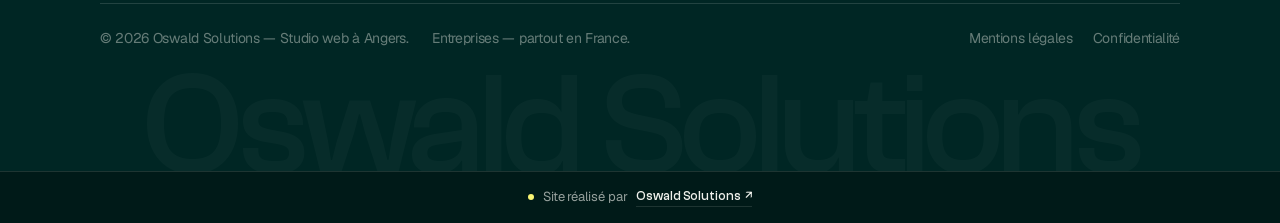
==== commit 6be426a4: "Services : la statue passe en ASCII animé (même animation que le château, démarrée à l'arrivée sur l" ====
--- a/index.html
+++ b/index.html
@@ -31,7 +31,7 @@
   <meta name="twitter:image" content="https://oswaldsolutions.fr/assets/og/og-image.png">
   <meta name="twitter:image:alt" content="Oswald Solutions — sites web clairs et bien suivis pour les entreprises">
   <link rel="preload" href="/assets/fonts/geist-variable.woff2" as="font" type="font/woff2" crossorigin>
-  <link rel="stylesheet" href="assets/css/style.css?v=20275">
+  <link rel="stylesheet" href="assets/css/style.css?v=20277">
   <link rel="stylesheet" href="assets/css/animations.css?v=20261">
   <link rel="stylesheet" href="assets/css/mobilenav.css?v=20260">
   <link rel="stylesheet" href="assets/css/megamenu.css?v=20260">
@@ -537,7 +537,8 @@
         </div>
       </div>
       <div class="services__visual" aria-hidden="true">
-        <img src="assets/svg/statue.svg" alt="" class="services__statue" width="1122" height="1402">
+        <canvas class="services__statue" width="1122" height="1402" aria-hidden="true"></canvas>
+        <noscript><img src="assets/svg/statue.svg" alt="" class="services__statue" width="1122" height="1402"></noscript>
       </div>
     </section>
 
@@ -1012,8 +1013,9 @@
   </a>
   <script src="assets/js/main.js?v=20263" defer></script>
   <script src="assets/js/animations.js?v=20261" defer></script>
-  <script src="assets/data/chateau-ascii.js?v=2" defer></script>
-  <script src="assets/js/chateau-ascii.js?v=2" defer></script>
+  <script src="assets/data/chateau-ascii.js?v=4" defer></script>
+  <script src="assets/data/statue-ascii.js?v=3" defer></script>
+  <script src="assets/js/chateau-ascii.js?v=4" defer></script>
   <script src="assets/js/pricing.js?v=20260" defer></script>
   <script src="assets/js/pricing-tips.js?v=20262" defer></script>
   <script src="assets/data/projects.js?v=20260" defer></script>
--- a/assets/css/style.css
+++ b/assets/css/style.css
@@ -1219,6 +1219,7 @@
 }
 
 .services__statue {
+  display: block;
   width: 380px;
   max-width: none;
   height: auto;
@@ -3463,3 +3464,8 @@
 .hero__lede > span + span {
   margin-top: 0.35rem;
 }
+
+/* statue ASCII : plus lumineuse que l'ancienne image, pour que les caractères restent lisibles */
+canvas.services__statue {
+  opacity: 0.95;
+}
